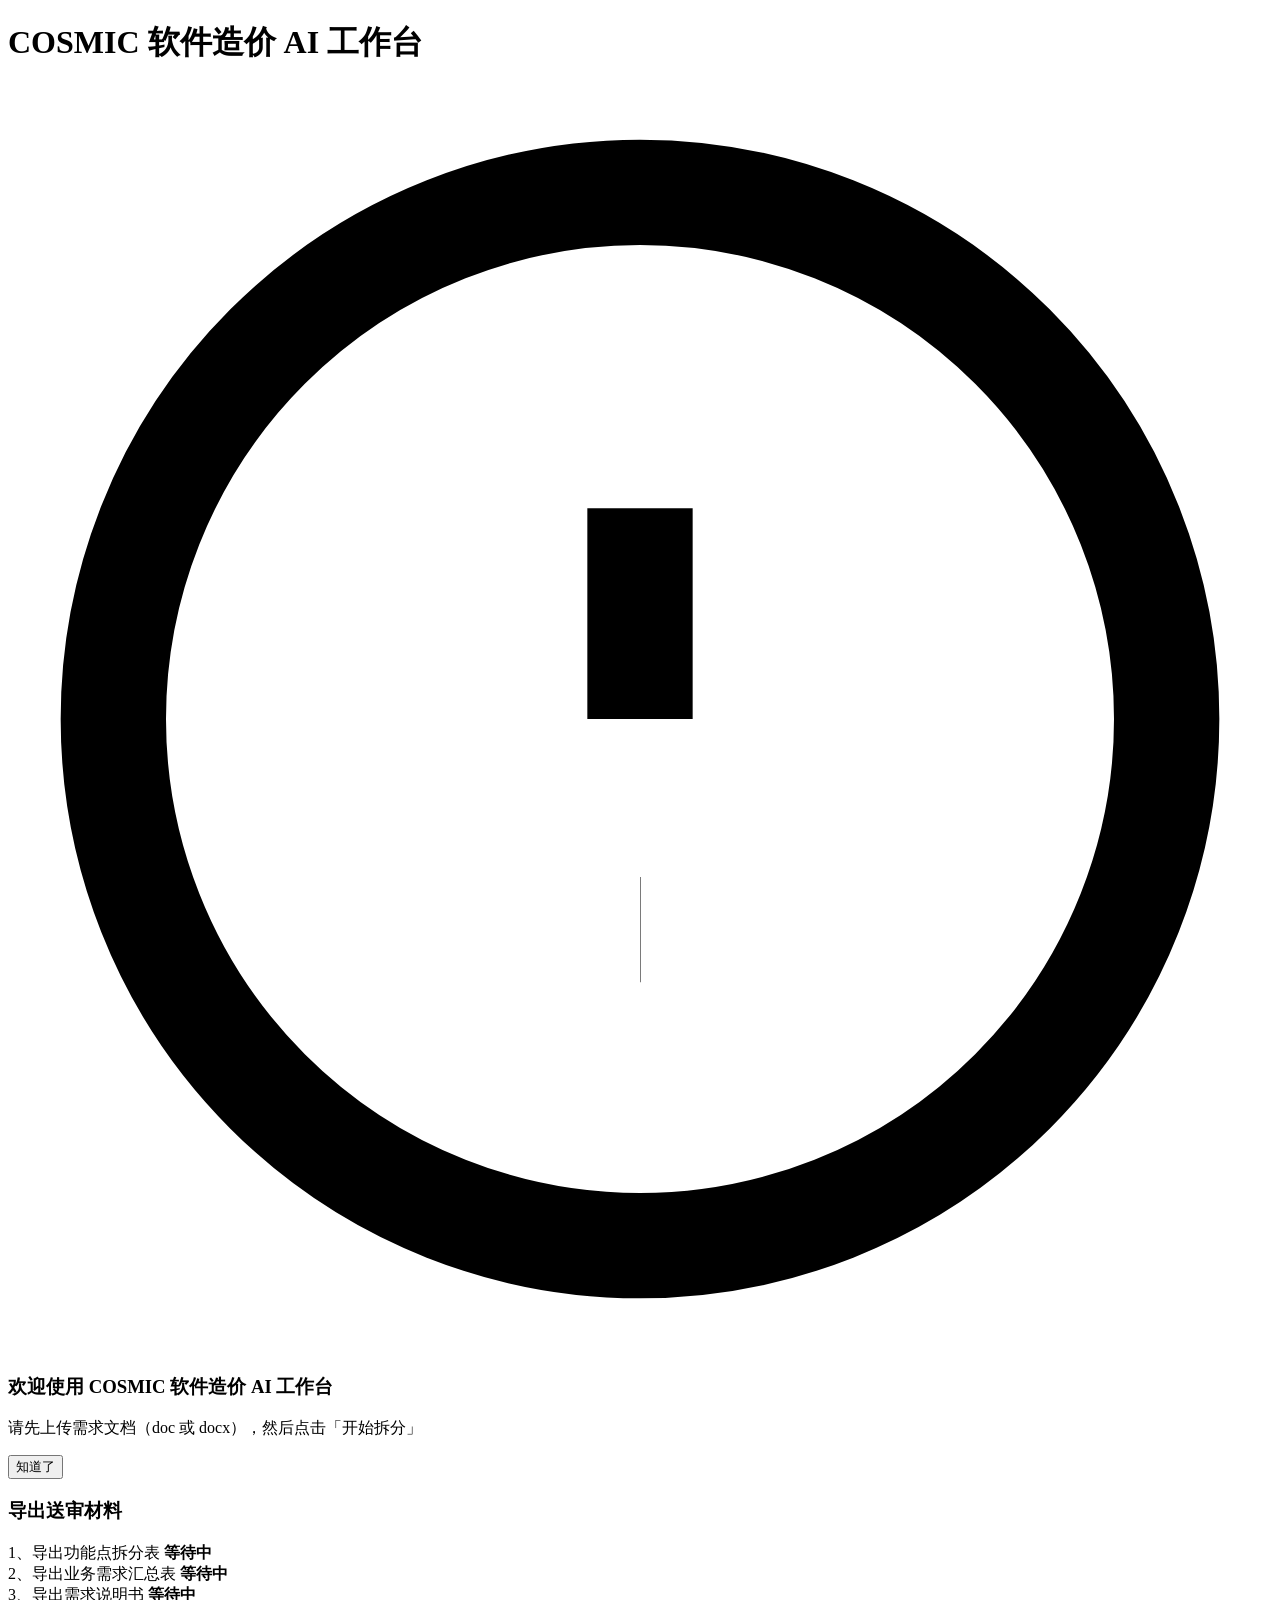
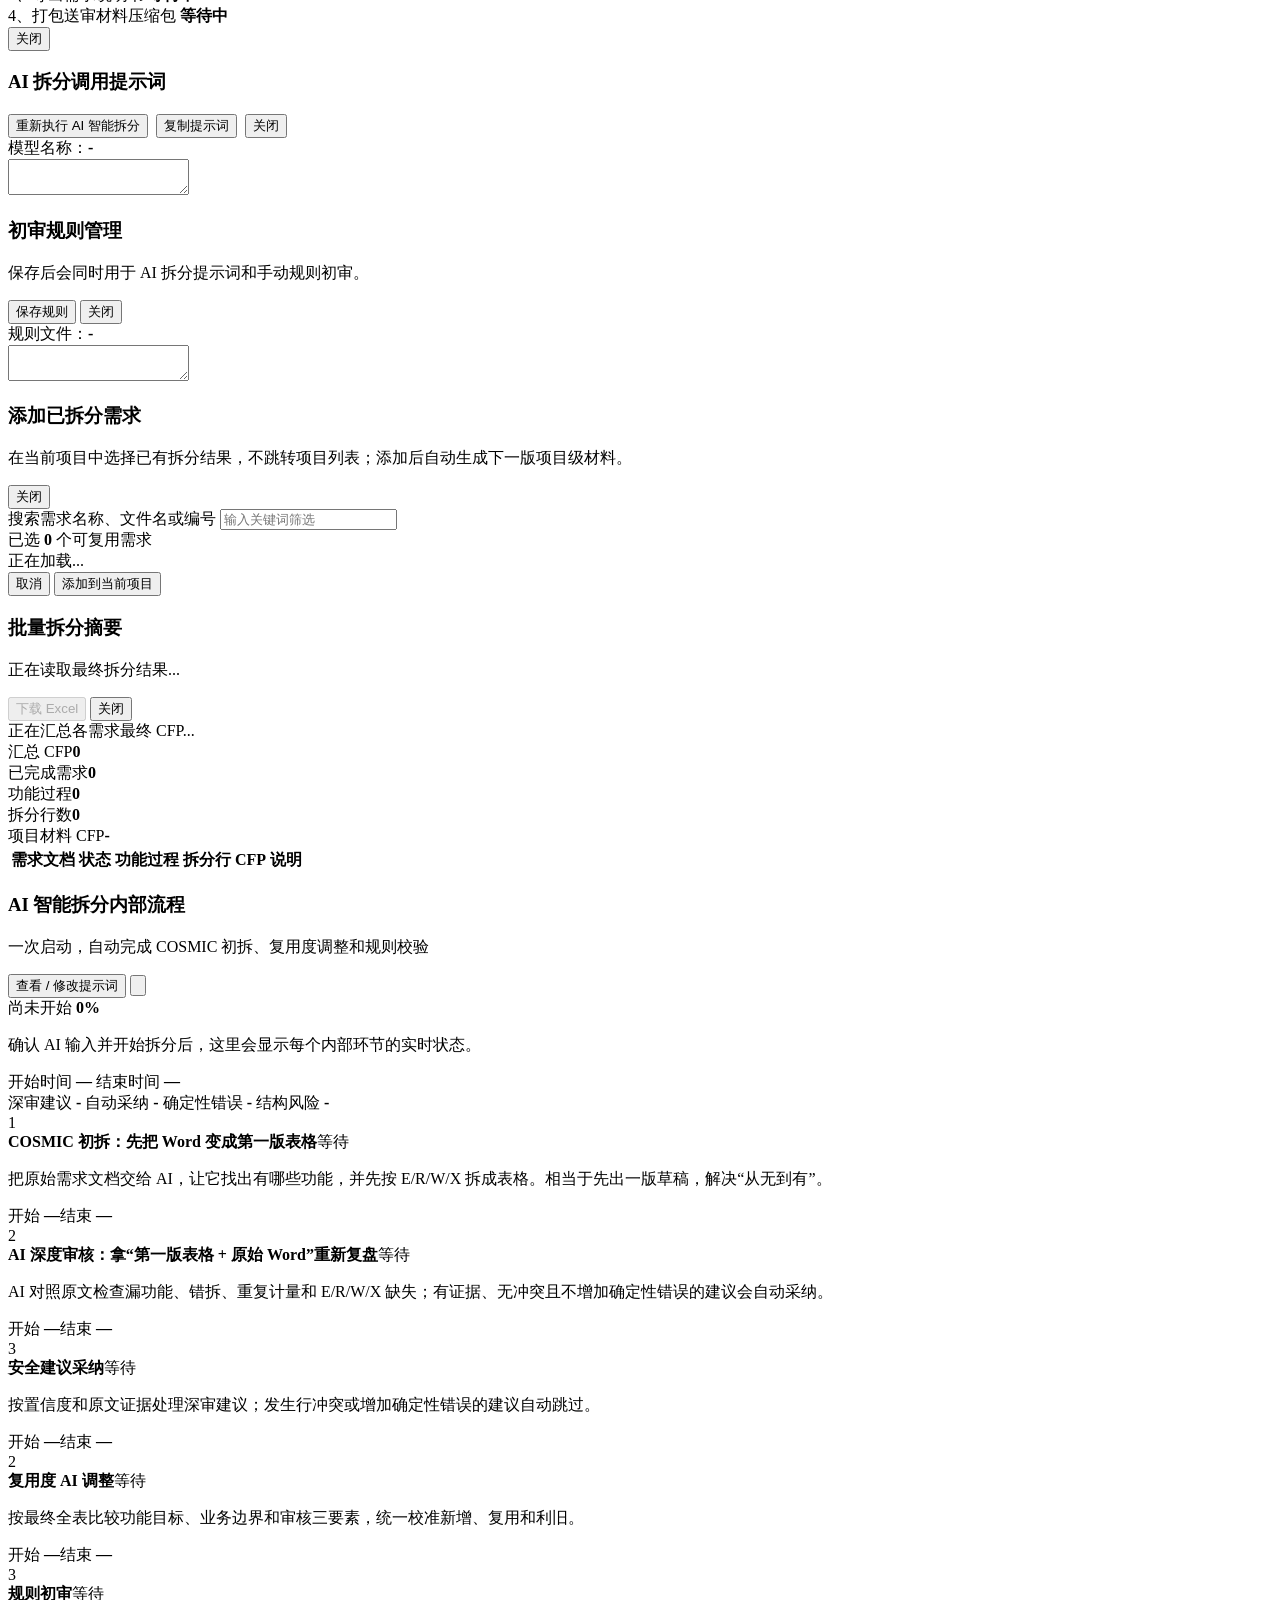
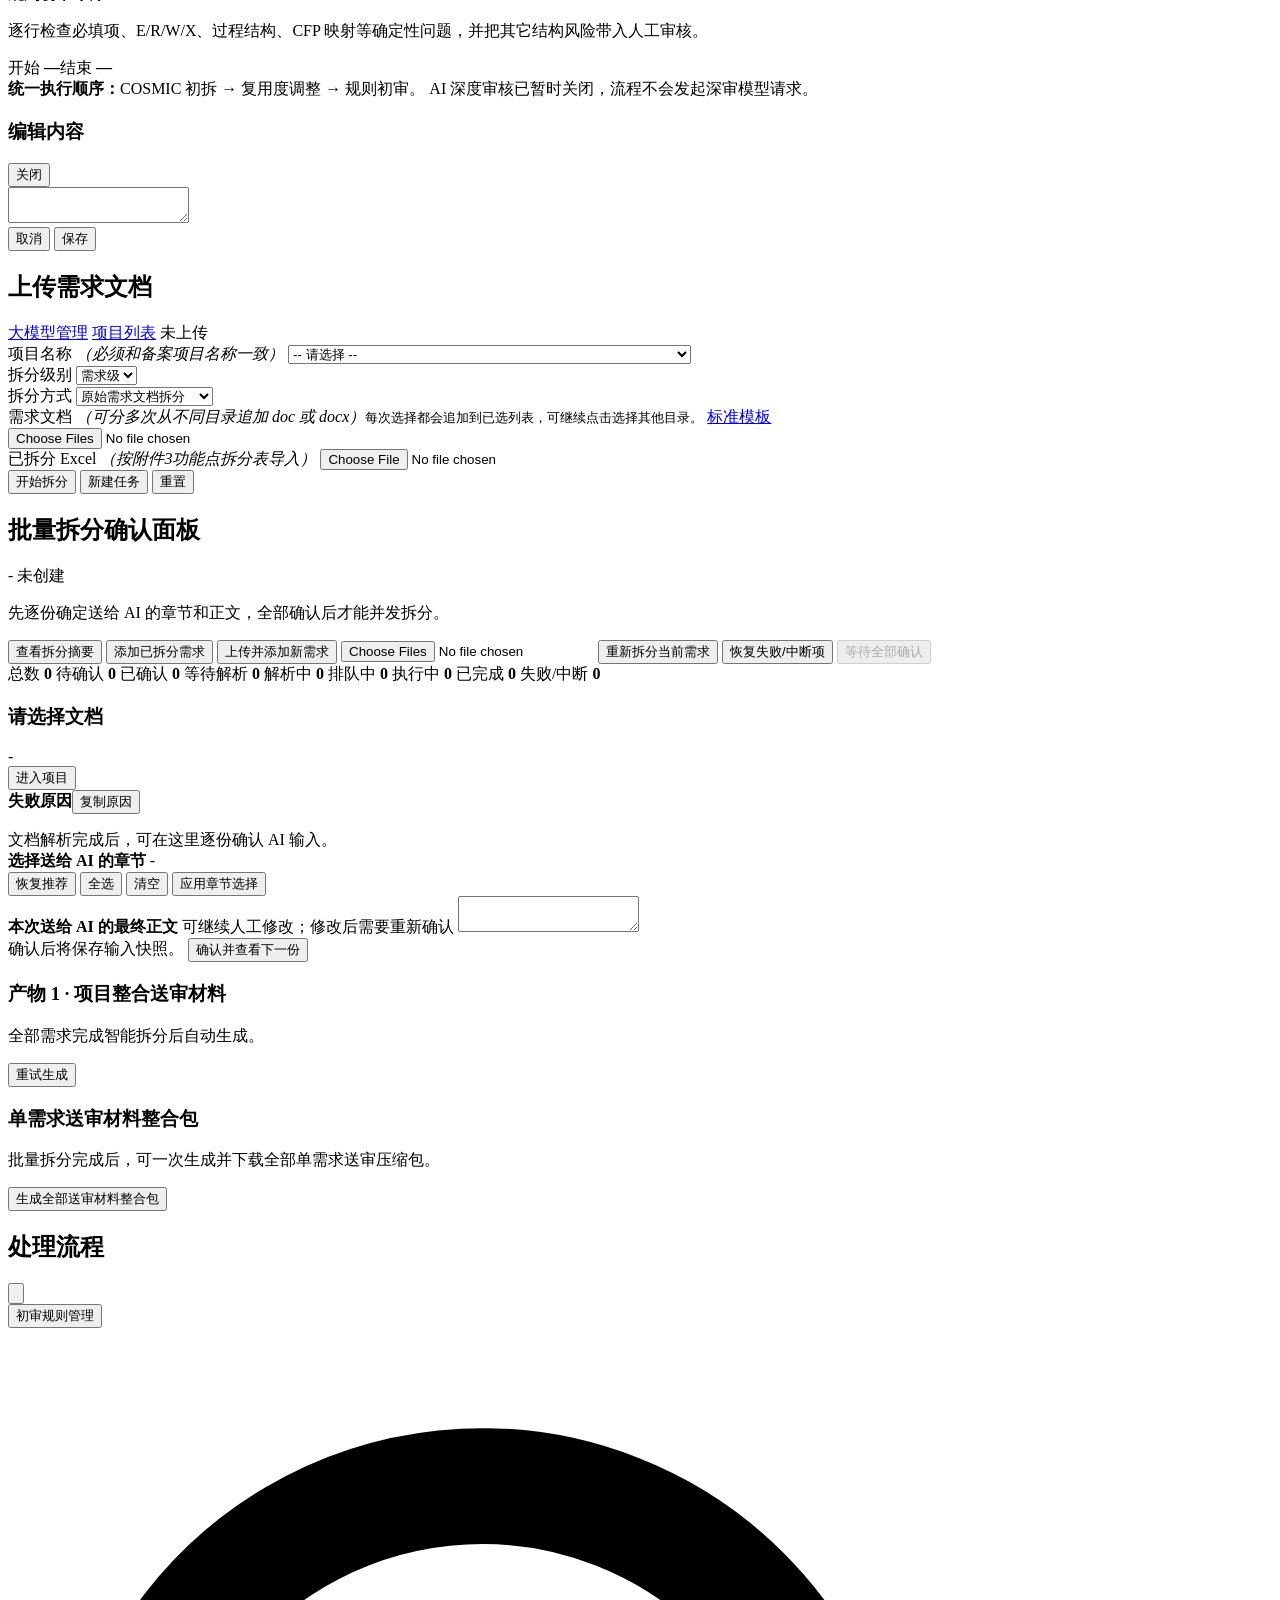
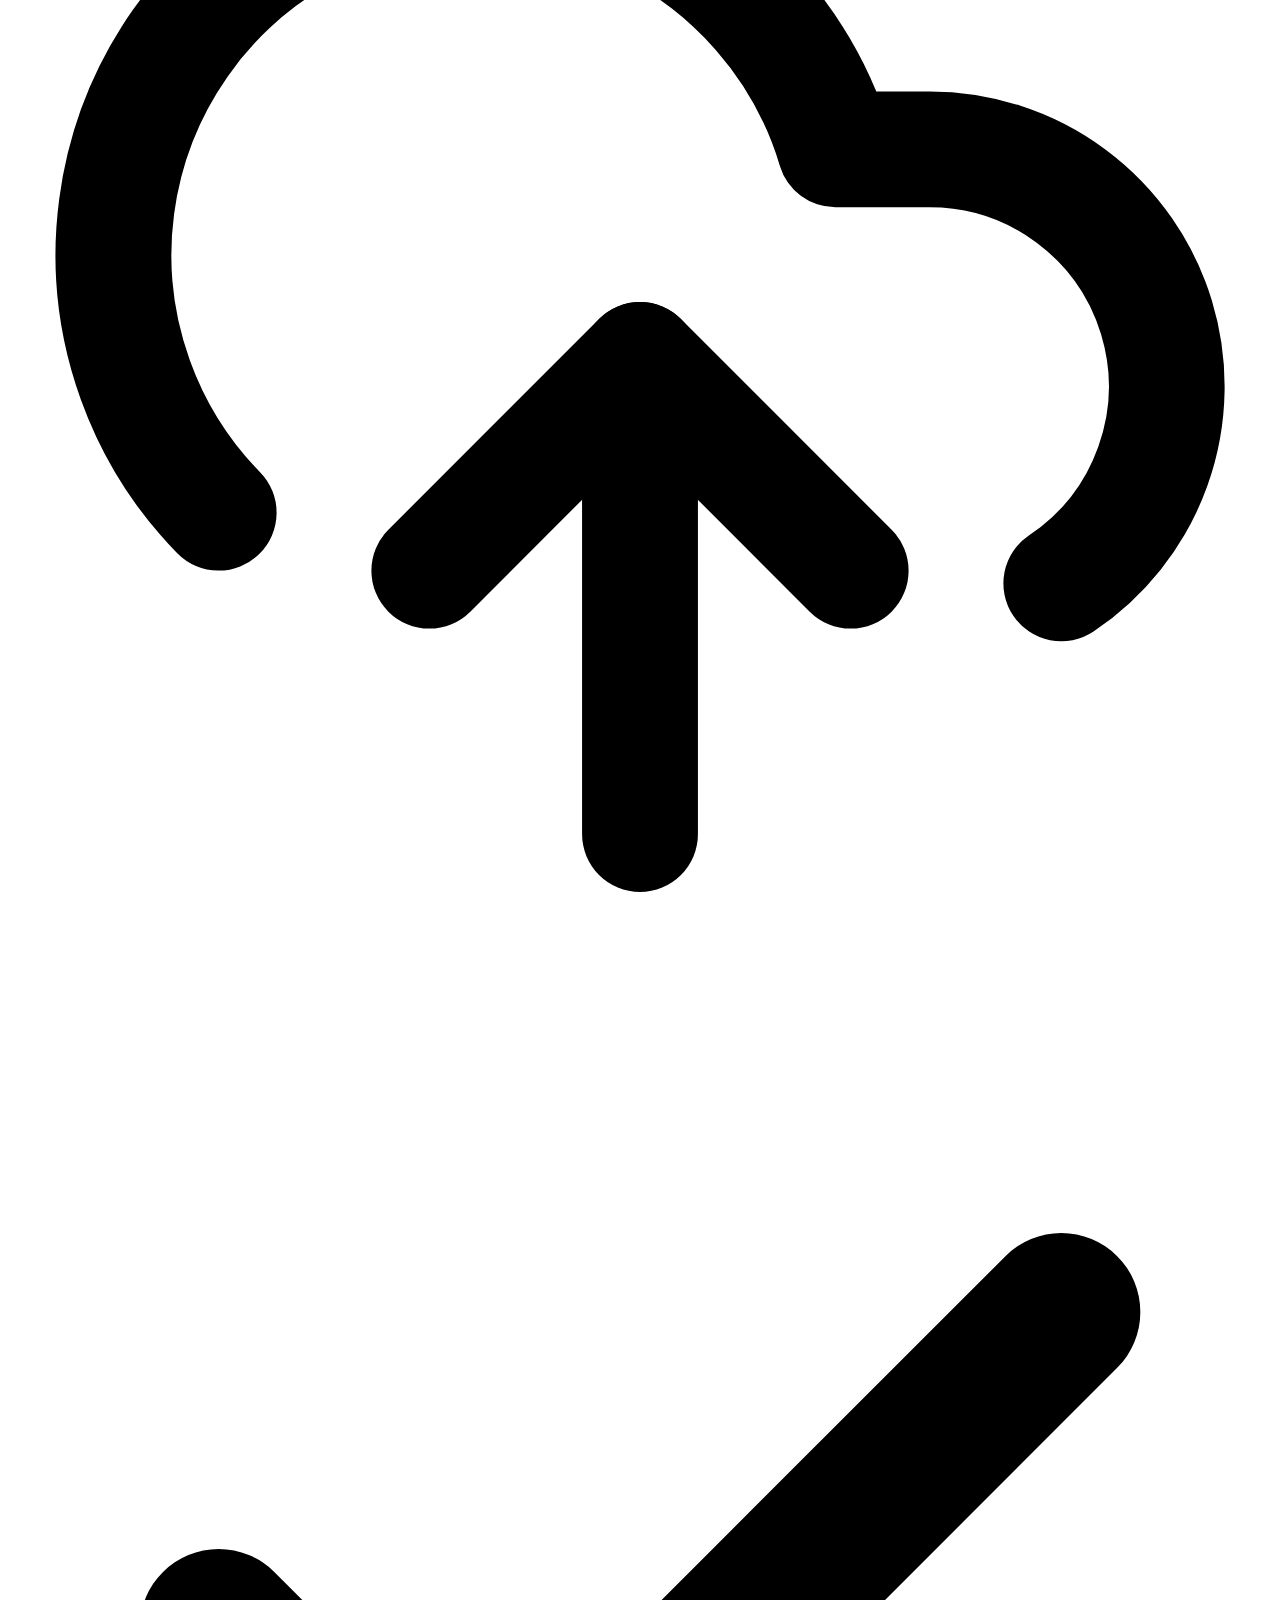
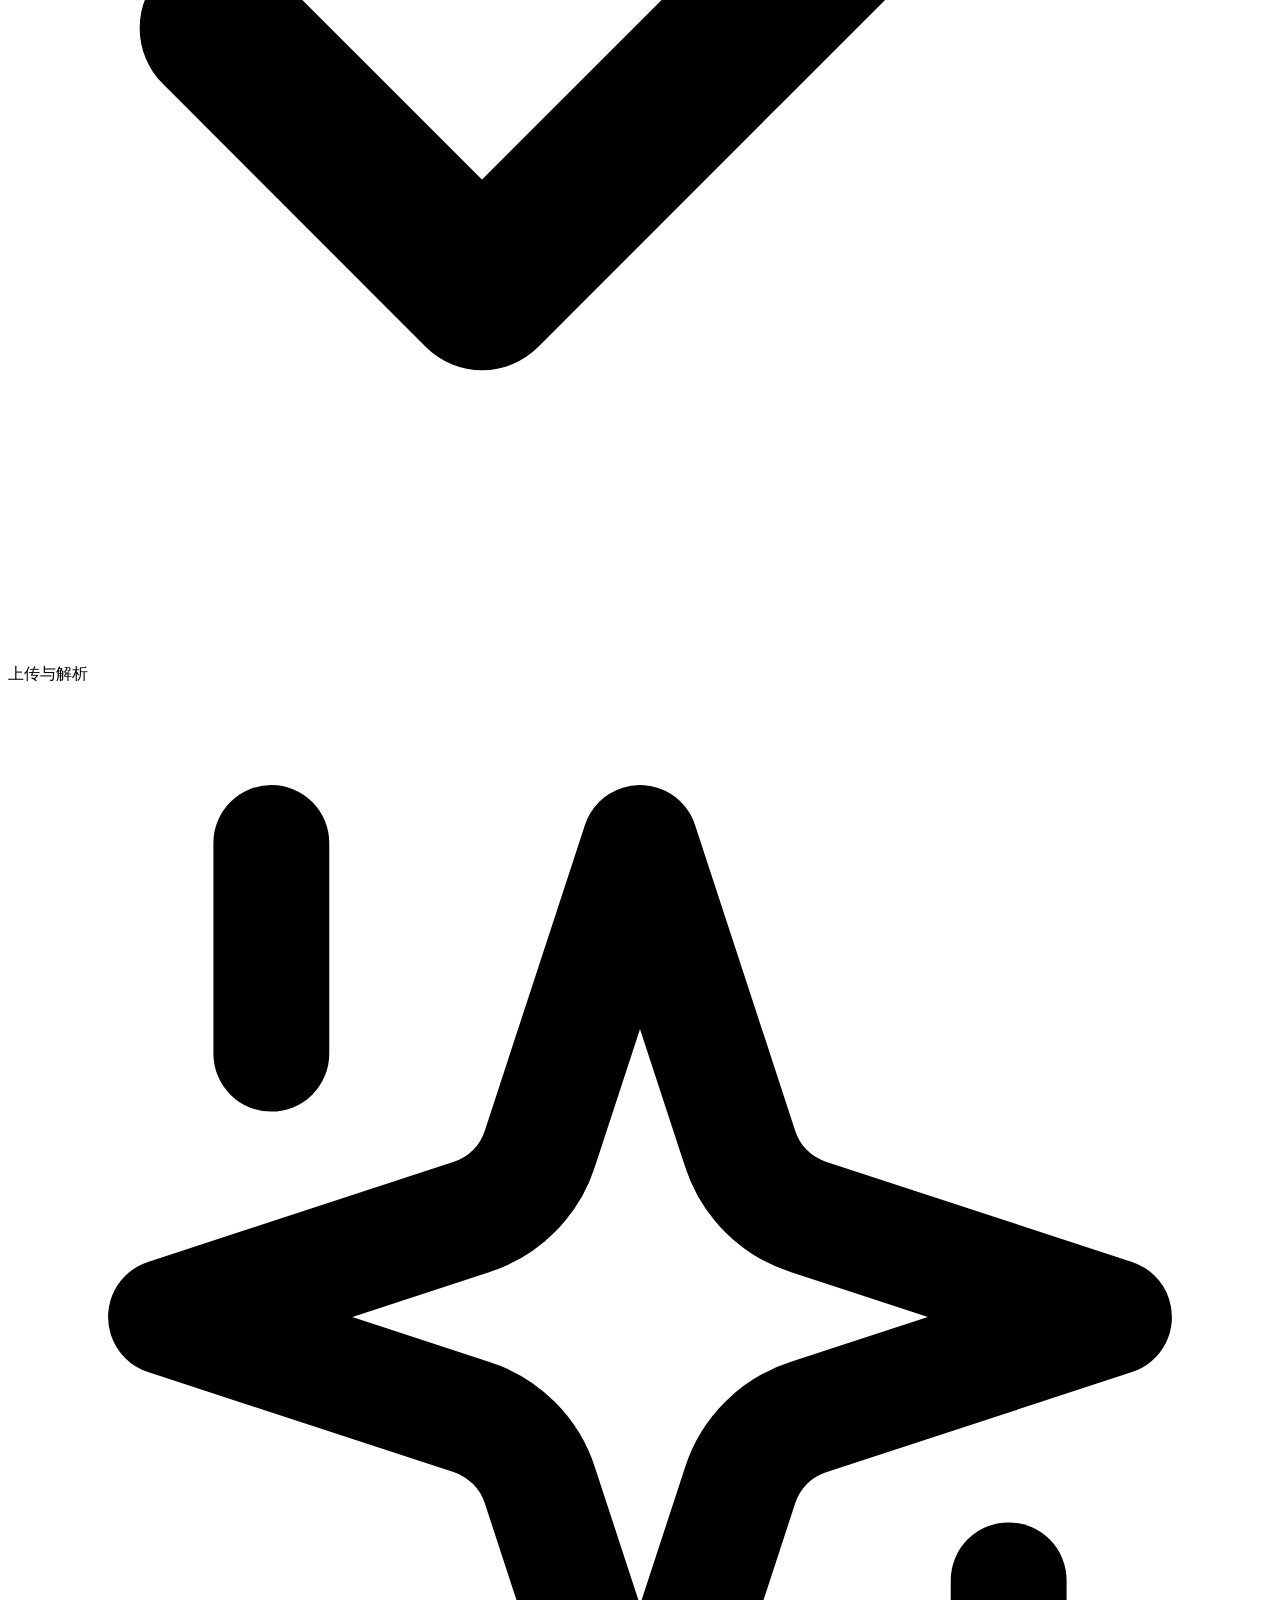
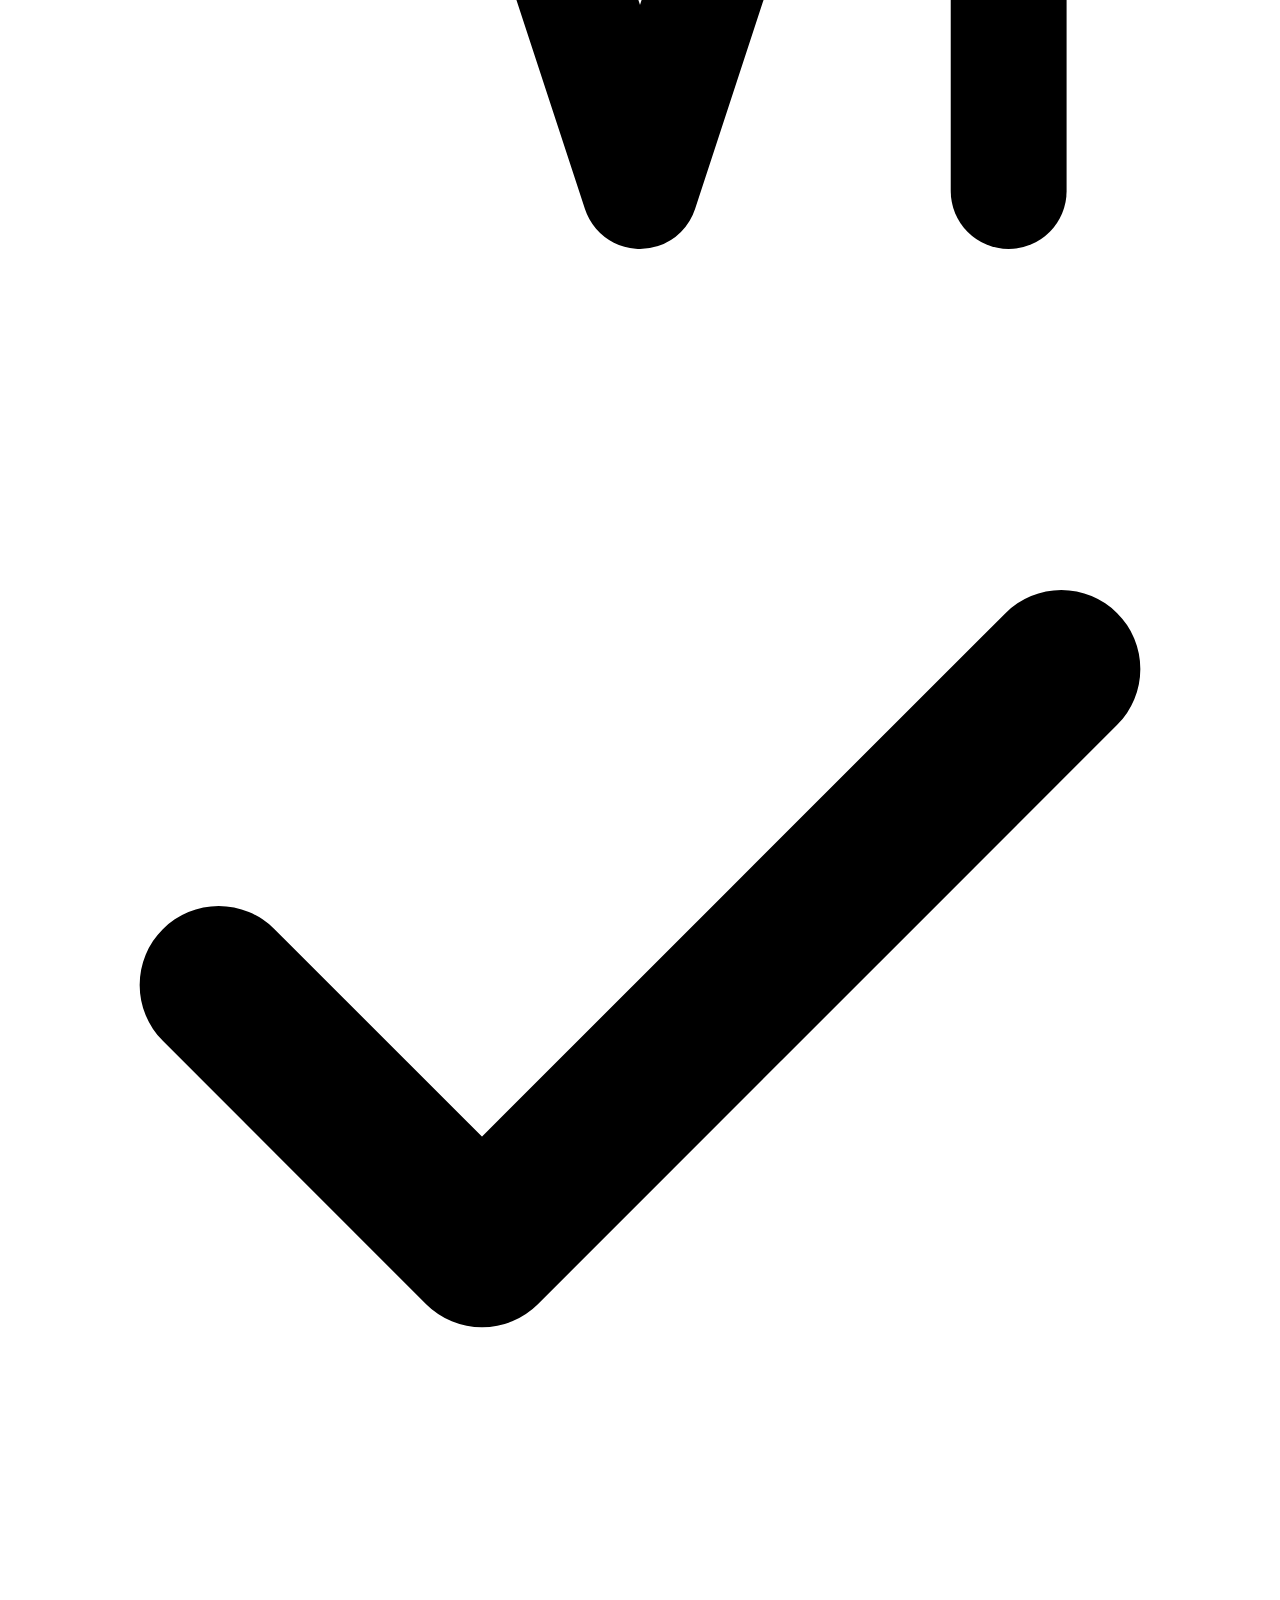
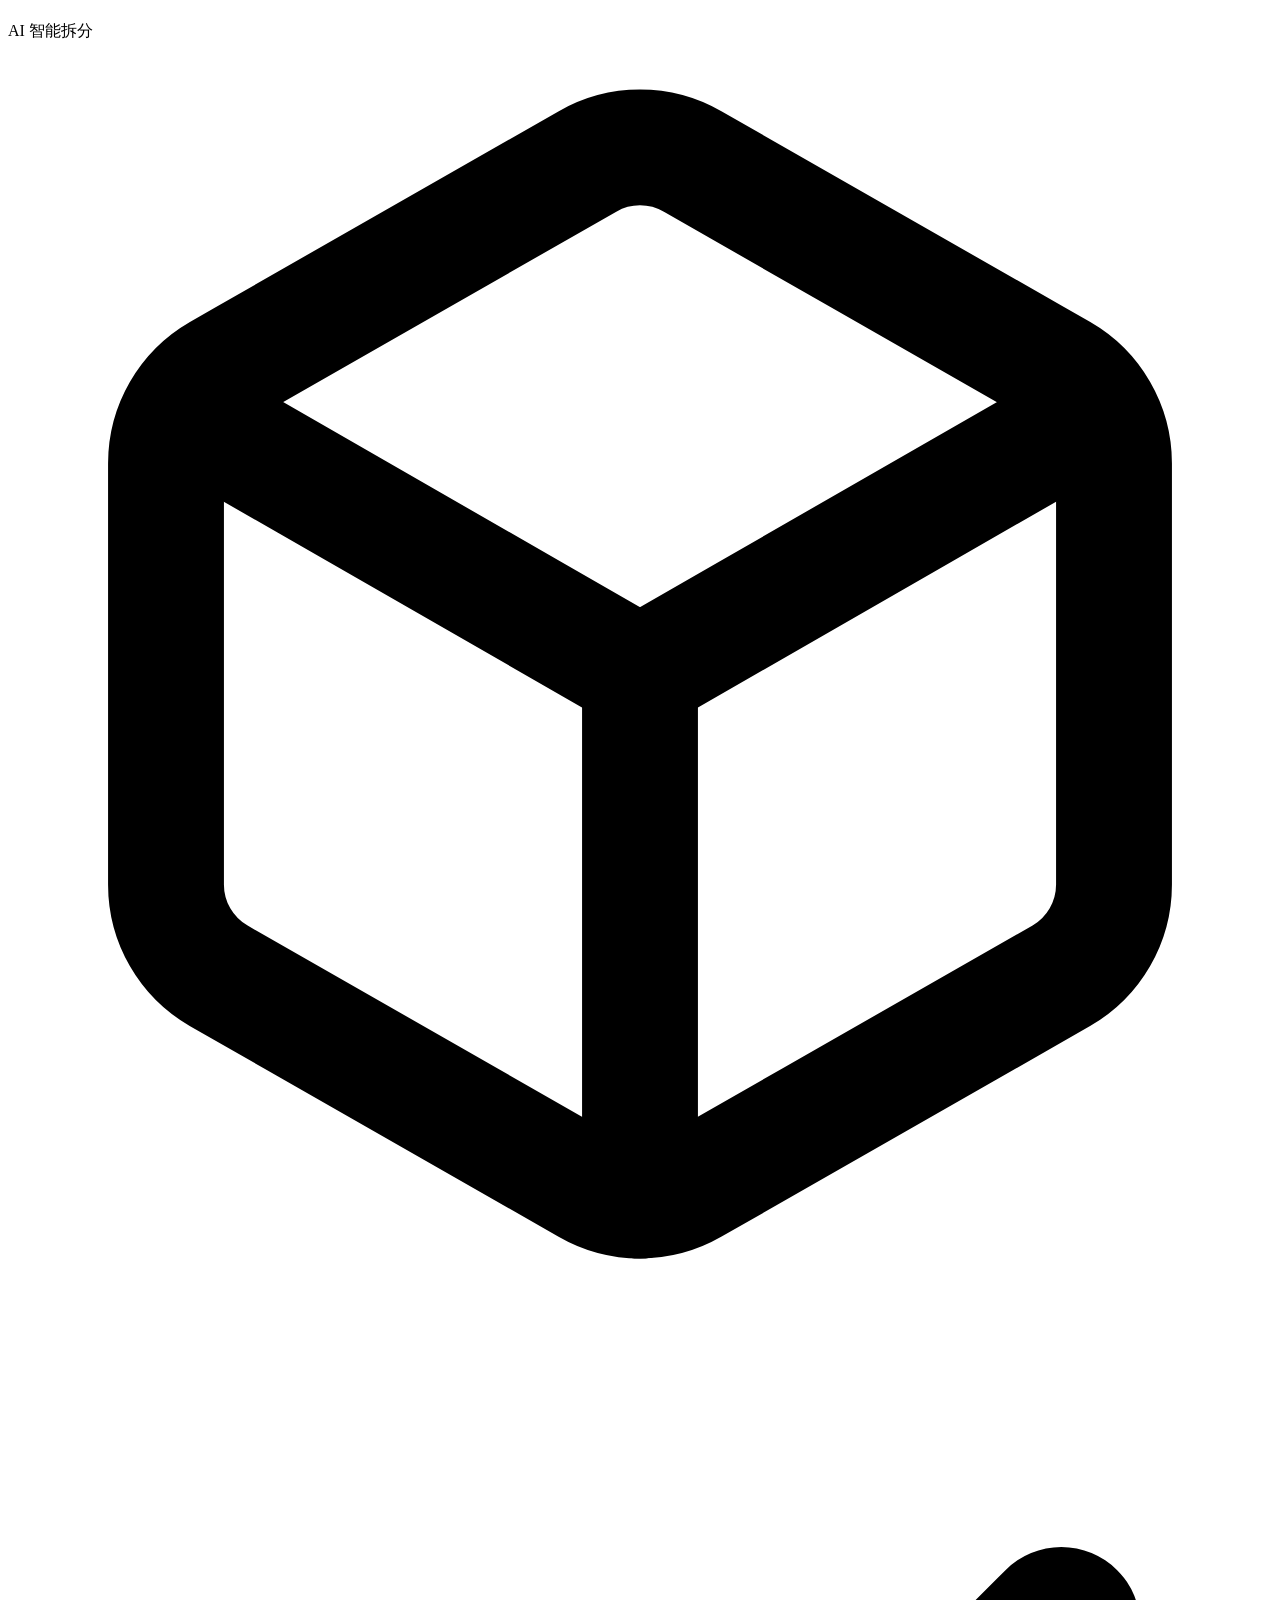
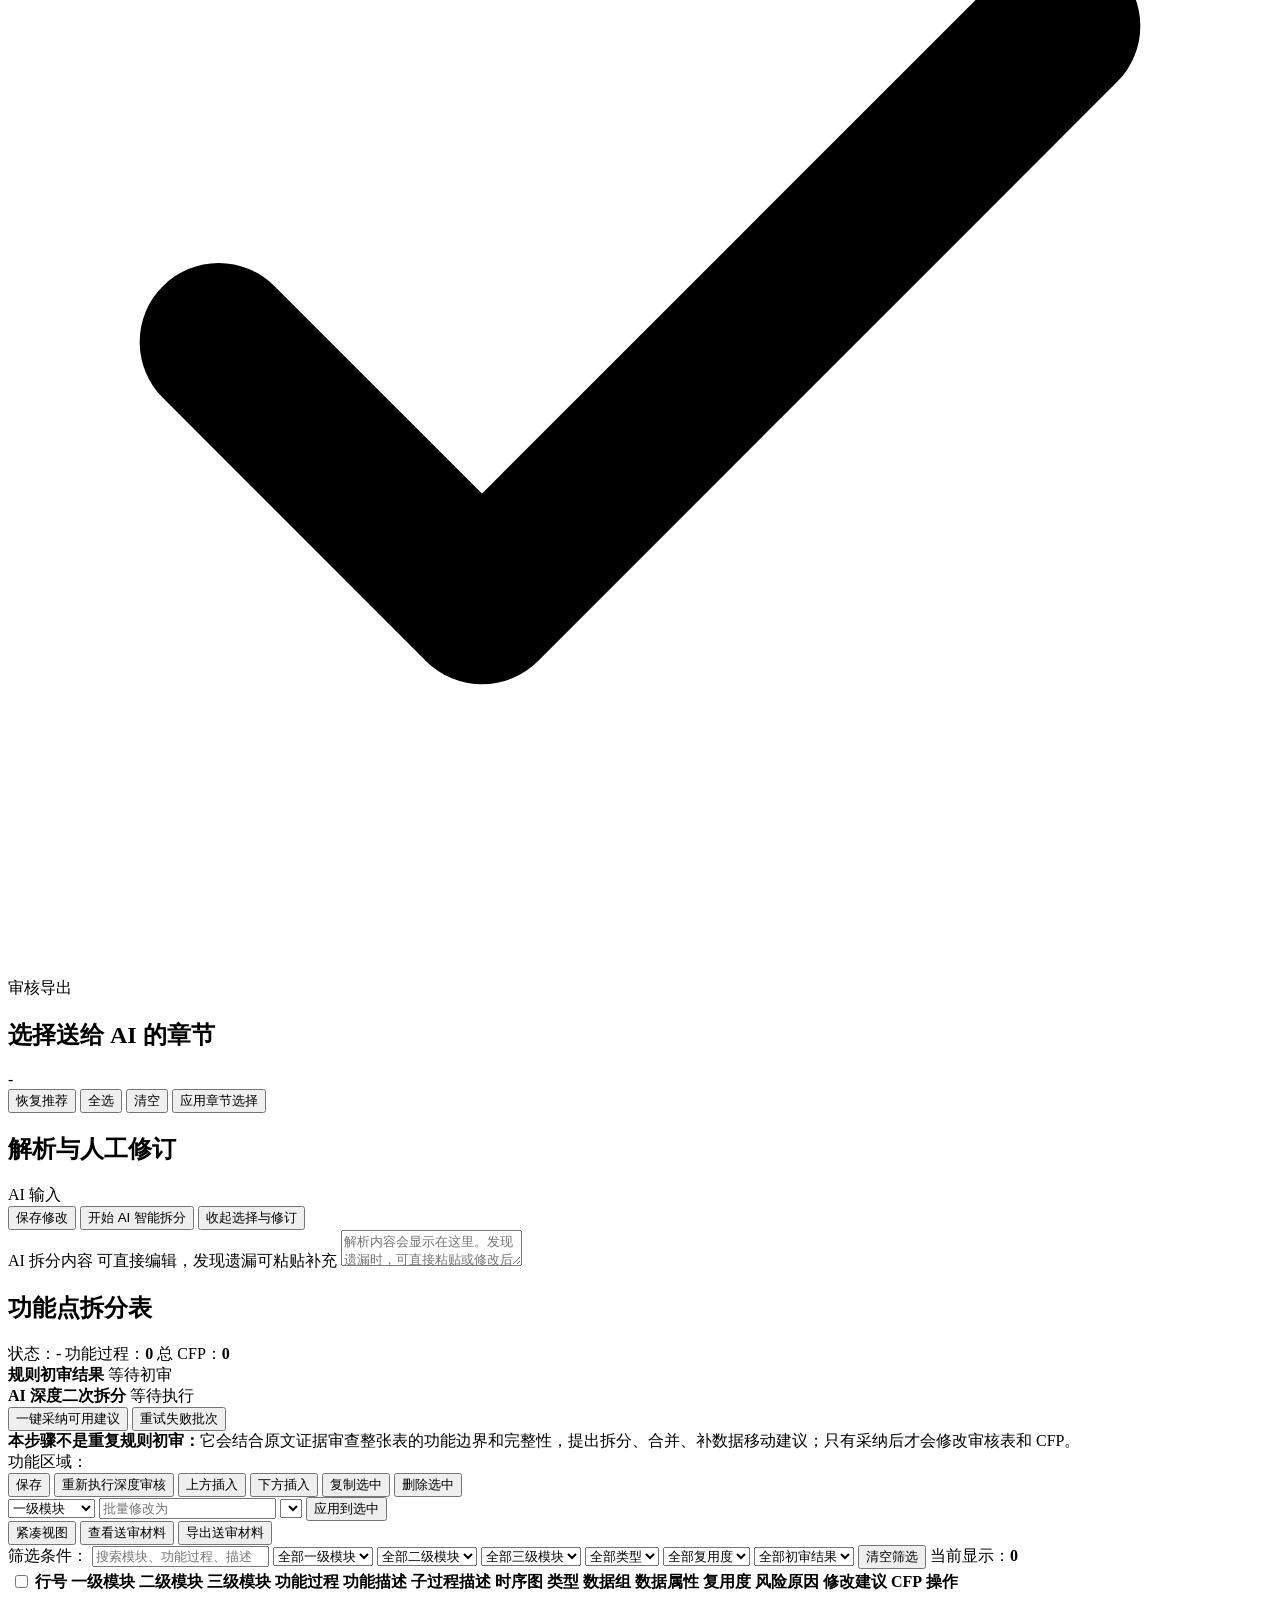
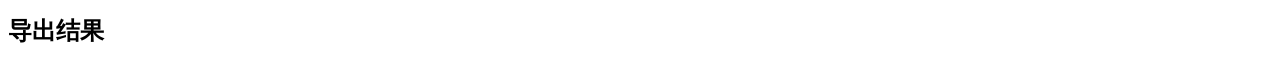
==== src/main/resources/static/index.html @ 649780c2 "完善最新规则" ====
<!doctype html>
<html lang="zh-CN">

<head>
  <meta charset="UTF-8">
  <meta name="viewport" content="width=device-width, initial-scale=1.0">
  <title>COSMIC 软件造价 AI 工作台</title>
  <link rel="stylesheet" href="/app.css?v=20260813-flow-time-3">
</head>

<body>
  <header class="topbar">
    <h1>COSMIC 软件造价 AI 工作台</h1>
  </header>

  <div id="dialog-overlay" class="dialog-overlay hidden">
    <div class="dialog">
      <div class="dialog-icon">
        <svg viewBox="0 0 24 24" fill="none" stroke="currentColor" stroke-width="2">
          <circle cx="12" cy="12" r="10" />
          <line x1="12" y1="8" x2="12" y2="12" />
          <line x1="12" y1="16" x2="12.01" y2="16" />
        </svg>
      </div>
      <h3 id="dialog-title" class="dialog-title">欢迎使用 COSMIC 软件造价 AI 工作台</h3>
      <p id="dialog-message" class="dialog-message">请先上传需求文档（doc 或 docx），然后点击「开始拆分」</p>
      <button class="dialog-btn" onclick="closeDialog()">知道了</button>
    </div>
  </div>

  <div id="export-dialog-overlay" class="dialog-overlay hidden">
    <div class="dialog export-dialog">
      <h3 class="dialog-title">导出送审材料</h3>
      <div class="export-progress-list">
        <div class="export-progress-row" id="export-step-excel">
          <span>1、导出功能点拆分表</span>
          <b>等待中</b>
        </div>
        <div class="export-progress-row" id="export-step-business">
          <span>2、导出业务需求汇总表</span>
          <b>等待中</b>
        </div>
        <div class="export-progress-row" id="export-step-word">
          <span>3、导出需求说明书</span>
          <b>等待中</b>
        </div>
        <div class="export-progress-row" id="export-step-archive">
          <span>4、打包送审材料压缩包</span>
          <b>等待中</b>
        </div>
      </div>
      <div id="export-progress-hint" class="export-progress-hint hidden"></div>
      <div id="export-material-result" class="export-material-result hidden"></div>
      <div class="dialog-actions">
        <button id="export-dialog-close" class="dialog-btn ghost-btn" onclick="closeExportDialog()">关闭</button>
      </div>
    </div>
  </div>

  <div id="ai-prompt-dialog-overlay" class="dialog-overlay hidden" onclick="closeAiPromptDialogOnOverlay(event)">
    <div class="dialog ai-prompt-dialog">
      <div class="ai-prompt-header">
        <h3 class="dialog-title">AI 拆分调用提示词</h3>
        <div class="dialog-header-actions" style="display: flex; gap: 8px; flex-shrink: 0;">
          <button id="resendAiPromptBtn" type="button" class="secondary" onclick="resendAiPrompt()">重新执行 AI 智能拆分</button>
          <button type="button" onclick="copyAiPrompt(this)">复制提示词</button>
          <button type="button" class="ghost" onclick="closeAiPromptDialog()">关闭</button>
        </div>
      </div>
      <div class="ai-prompt-meta">
        <span>模型名称：<b id="aiPromptModel">-</b></span>
        <span id="aiPromptRunningHint" class="ai-prompt-running-hint hidden"></span>
      </div>
      <textarea id="aiPromptText" class="ai-prompt-text" spellcheck="false"></textarea>
    </div>
  </div>

  <div id="rule-config-dialog-overlay" class="dialog-overlay hidden" onclick="closeRuleConfigDialogOnOverlay(event)">
    <div class="dialog rule-config-dialog">
      <div class="rule-config-header">
        <div>
          <h3 class="dialog-title">初审规则管理</h3>
          <p>保存后会同时用于 AI 拆分提示词和手动规则初审。</p>
        </div>
        <div class="dialog-header-actions">
          <button type="button" class="secondary" onclick="saveSplitRules()">保存规则</button>
          <button type="button" class="ghost" onclick="closeRuleConfigDialog()">关闭</button>
        </div>
      </div>
      <div class="rule-config-body">
        <div class="rule-config-meta">规则文件：<b id="ruleConfigPath">-</b></div>
        <textarea id="ruleConfigText" class="rule-config-text" spellcheck="false"></textarea>
      </div>
    </div>
  </div>

  <div id="projectGroupAddDialogOverlay" class="dialog-overlay hidden" onclick="closeProjectGroupAddDialogOnOverlay(event)">
    <div class="dialog project-group-add-dialog" role="dialog" aria-modal="true" aria-labelledby="projectGroupAddDialogTitle">
      <div class="project-group-dialog-header">
        <div>
          <h3 id="projectGroupAddDialogTitle" class="dialog-title">添加已拆分需求</h3>
          <p>在当前项目中选择已有拆分结果，不跳转项目列表；添加后自动生成下一版项目级材料。</p>
        </div>
        <button type="button" class="ghost" onclick="closeProjectGroupAddDialog()">关闭</button>
      </div>
      <label class="project-group-dialog-search" for="projectGroupRequirementSearch">
        <span>搜索需求名称、文件名或编号</span>
        <input id="projectGroupRequirementSearch" type="search" placeholder="输入关键词筛选" oninput="renderProjectGroupRequirementCandidates()">
      </label>
      <div class="project-group-dialog-members">
        <div class="project-group-dialog-members-title">已选 <b id="projectGroupRequirementSelectedCount">0</b> 个可复用需求</div>
        <div id="projectGroupRequirementList" class="project-group-dialog-list"><div>正在加载...</div></div>
      </div>
      <div class="dialog-actions">
        <button type="button" class="ghost" onclick="closeProjectGroupAddDialog()">取消</button>
        <button id="projectGroupRequirementSubmit" type="button" onclick="submitExistingRequirementsToProjectGroup()">添加到当前项目</button>
      </div>
    </div>
  </div>

  <div id="batchSummaryDialogOverlay" class="dialog-overlay hidden" onclick="closeBatchSummaryDialogOnOverlay(event)">
    <div class="dialog batch-summary-dialog" role="dialog" aria-modal="true" aria-labelledby="batchSummaryDialogTitle">
      <div class="batch-summary-header">
        <div>
          <h3 id="batchSummaryDialogTitle" class="dialog-title">批量拆分摘要</h3>
          <p id="batchSummaryMeta">正在读取最终拆分结果...</p>
        </div>
        <div class="batch-summary-header-actions">
          <button id="batchSummaryDownloadBtn" type="button" class="secondary" onclick="downloadBatchSummaryExcel()" disabled>下载 Excel</button>
          <button type="button" class="ghost" onclick="closeBatchSummaryDialog()">关闭</button>
        </div>
      </div>
      <div id="batchSummaryLoading" class="batch-summary-loading">正在汇总各需求最终 CFP...</div>
      <div id="batchSummaryContent" class="hidden">
        <div class="batch-summary-stats">
          <article class="primary"><span>汇总 CFP</span><b id="batchSummaryTotalCfp">0</b></article>
          <article><span>已完成需求</span><b id="batchSummaryCompleted">0</b></article>
          <article><span>功能过程</span><b id="batchSummaryProcesses">0</b></article>
          <article><span>拆分行数</span><b id="batchSummaryRows">0</b></article>
          <article id="batchSummaryProjectMaterialStat" class="hidden"><span>项目材料 CFP</span><b id="batchSummaryProjectMaterialCfp">-</b></article>
        </div>
        <div id="batchSummaryNotice" class="batch-summary-notice hidden"></div>
        <div class="batch-summary-table-wrap">
          <table class="batch-summary-table">
            <thead><tr><th>需求文档</th><th>状态</th><th>功能过程</th><th>拆分行</th><th>CFP</th><th>说明</th></tr></thead>
            <tbody id="batchSummaryBody"></tbody>
          </table>
        </div>
      </div>
    </div>
  </div>

  <div id="review-stage-dialog-overlay" class="dialog-overlay hidden" onclick="closeReviewStageDialogOnOverlay(event)">
    <div class="dialog review-stage-dialog" role="dialog" aria-modal="true" aria-labelledby="review-stage-dialog-title">
      <div class="review-stage-dialog-header">
        <div>
          <h3 id="review-stage-dialog-title" class="dialog-title">AI 智能拆分内部流程</h3>
          <p id="reviewStageSubtitle">查看 COSMIC 初拆、复用度调整和规则初审的实时进度</p>
        </div>
        <div class="review-stage-dialog-actions">
          <button id="smartSplitPromptBtn" type="button" class="secondary" onclick="openAiPromptFromProgress()">查看 / 修改提示词</button>
          <button type="button" class="review-stage-dialog-close" onclick="closeReviewStageDialog()" aria-label="关闭流程进度" title="关闭">
            <svg viewBox="0 0 24 24" fill="none" stroke="currentColor" stroke-width="2" aria-hidden="true">
              <line x1="6" y1="6" x2="18" y2="18"></line>
              <line x1="18" y1="6" x2="6" y2="18"></line>
            </svg>
          </button>
        </div>
      </div>
      <div class="smart-split-progress-overview">
        <div class="smart-split-progress-heading">
          <span id="smartSplitDialogStatus" class="smart-split-status-badge idle">尚未开始</span>
          <strong id="smartSplitDialogPercent">0%</strong>
        </div>
        <div class="smart-split-dialog-progress"><span id="smartSplitDialogProgressBar"></span></div>
        <p id="smartSplitDialogMessage">确认 AI 输入并开始拆分后，这里会显示每个内部环节的实时状态。</p>
        <div class="smart-split-dialog-times">
          <span>开始时间 <b id="smartSplitDialogStartedAt">—</b></span>
          <span>结束时间 <b id="smartSplitDialogCompletedAt">—</b></span>
        </div>
        <div class="smart-split-dialog-stats">
          <span id="smartSplitDialogSuggestionStat" class="hidden">深审建议 <b id="smartSplitDialogSuggestions">-</b></span>
          <span id="smartSplitDialogAppliedStat" class="hidden">自动采纳 <b id="smartSplitDialogApplied">-</b></span>
          <span>确定性错误 <b id="smartSplitDialogErrors">-</b></span>
          <span>结构风险 <b id="smartSplitDialogRisks">-</b></span>
        </div>
      </div>
      <div class="review-stage-grid">
        <article id="smartStageCosmic" class="smart-split-stage pending">
          <span class="review-stage-index">1</span>
          <div>
            <div class="smart-split-stage-title"><b id="stageAiSplitTitle">COSMIC 初拆</b><span class="smart-split-stage-state">等待</span></div>
            <p id="stageAiSplitText">把原始需求文档交给 AI，让它找出有哪些功能，并先按 E/R/W/X 拆成表格。相当于先出一版草稿，解决“从无到有”。</p>
            <div class="smart-split-stage-times" data-stage-timing="COSMIC"><span>开始 <b data-time="start">—</b></span><span>结束 <b data-time="end">—</b></span></div>
          </div>
        </article>
        <article id="smartStageDeepReview" class="smart-split-stage pending hidden">
          <span class="review-stage-index">2</span>
          <div>
            <div class="smart-split-stage-title"><b id="stageDeepReviewTitle">AI 深度审核</b><span class="smart-split-stage-state">等待</span></div>
            <p id="stageDeepReviewText">对照原文审查漏拆、错拆、重复计量和 E/R/W/X 缏失；有证据、无冲突且不增加确定性错误的建议会自动采纳。</p>
            <div class="smart-split-stage-times" data-stage-timing="DEEP_REVIEW"><span>开始 <b data-time="start">—</b></span><span>结束 <b data-time="end">—</b></span></div>
          </div>
        </article>
        <article id="smartStageApply" class="smart-split-stage pending hidden">
          <span class="review-stage-index">3</span>
          <div>
            <div class="smart-split-stage-title"><b>安全建议采纳</b><span class="smart-split-stage-state">等待</span></div>
            <p>按置信度和原文证据处理深审建议；发生行冲突或增加确定性错误的建议自动跳过。</p>
            <div class="smart-split-stage-times" data-stage-timing="APPLY_DEEP_REVIEW"><span>开始 <b data-time="start">—</b></span><span>结束 <b data-time="end">—</b></span></div>
          </div>
        </article>
        <article id="smartStageReuse" class="smart-split-stage pending">
          <span id="smartStageReuseIndex" class="review-stage-index">2</span>
          <div>
            <div class="smart-split-stage-title"><b>复用度 AI 调整</b><span class="smart-split-stage-state">等待</span></div>
            <p>按最终全表比较功能目标、业务边界和审核三要素，统一校准新增、复用和利旧。</p>
            <div class="smart-split-stage-times" data-stage-timing="REUSE"><span>开始 <b data-time="start">—</b></span><span>结束 <b data-time="end">—</b></span></div>
          </div>
        </article>
        <article id="smartStageRules" class="smart-split-stage pending">
          <span id="smartStageRulesIndex" class="review-stage-index">3</span>
          <div>
            <div class="smart-split-stage-title"><b>规则初审</b><span class="smart-split-stage-state">等待</span></div>
            <p>逐行检查必填项、E/R/W/X、过程结构、CFP 映射等确定性问题，并把其它结构风险带入人工审核。</p>
            <div class="smart-split-stage-times" data-stage-timing="RULE_VALIDATION"><span>开始 <b data-time="start">—</b></span><span>结束 <b data-time="end">—</b></span></div>
          </div>
        </article>
      </div>
      <div class="review-stage-note">
        <b>统一执行顺序：</b><span id="smartSplitStageOrder">COSMIC 初拆 → 复用度调整 → 规则初审。</span>
        <span id="reviewStageNoteText">AI 深度审核已暂时关闭，流程不会发起深审模型请求。</span>
      </div>
    </div>
  </div>

  <div id="cell-editor-overlay" class="dialog-overlay hidden" onclick="closeCellEditorOnOverlay(event)">
    <div class="dialog cell-editor-dialog">
      <div class="cell-editor-header">
        <h3 id="cell-editor-title" class="dialog-title">编辑内容</h3>
        <button type="button" class="ghost" onclick="closeCellEditor()">关闭</button>
      </div>
      <textarea id="cell-editor-text" class="cell-editor-text" spellcheck="false"></textarea>
      <div class="dialog-actions">
        <button type="button" class="ghost" onclick="closeCellEditor()">取消</button>
        <button type="button" onclick="saveCellEditor()">保存</button>
      </div>
    </div>
  </div>

  <main>
    <section class="panel">
      <div class="panel-header">
        <div class="panel-title-row">
          <h2>上传需求文档</h2>
          <div class="panel-title-actions">
            <a class="button-link project-list-entry" href="/models.html" target="_blank" rel="noopener noreferrer">大模型管理</a>
            <a class="button-link project-list-entry" href="/projects.html" target="_blank" rel="noopener noreferrer">项目列表</a>
            <span id="projectBadge" class="badge muted">未上传</span>
          </div>
        </div>
      </div>

      <div class="upload-row">
        <div class="upload-field project-select-field">
          <label for="projectName">
            <span>项目名称 <em>（必须和备案项目名称一致）</em></span>
          </label>
          <select id="projectName">
            <option value="">-- 请选择 --</option>
            <option value="2026年家客终端管理智能体研发项目">2026年家客终端管理智能体研发项目</option>
            <option value="2026年家客终端扩容">2026年家客终端扩容</option>
            <option value="2026年运维管理扩容">2026年运维管理扩容</option>
            <option value="中国移动新疆公司2025年无线运维工作台网优工作台模块研发项目">中国移动新疆公司2025年无线运维工作台网优工作台模块研发项目</option>
            <option value="2026年共享采集扩容">2026年共享采集扩容</option>
            <option value="2025年家客业务运维支撑系统研发项目">2025年家客业务运维支撑系统研发项目</option>
            <option value="中国移动新疆公司2026年性能管理系统研发项目">中国移动新疆公司2026年性能管理系统研发项目</option>
          </select>
        </div>
        <div class="upload-field split-level-field">
          <label for="splitLevel">
            <span>拆分级别</span>
          </label>
          <select id="splitLevel" onchange="onSplitLevelChange()">
            <option value="REQUIREMENT" selected>需求级</option>
            <option value="PROJECT">项目级</option>
          </select>
        </div>
        <div class="upload-field split-mode-field">
          <label for="splitMode">
            <span>拆分方式</span>
          </label>
          <select id="splitMode" onchange="onSplitModeChange()">
            <option value="document">原始需求文档拆分</option>
            <option value="excel">Excel 功能列表拆分</option>
          </select>
        </div>
        <div id="documentUploadField" class="upload-field">
          <div class="upload-field-head">
            <label for="fileInput">
              <span>需求文档 <em>（可分多次从不同目录追加 doc 或 docx）</em><small id="batchFileHint" class="batch-file-hint">每次选择都会追加到已选列表，可继续点击选择其他目录。</small></span>
            </label>
            <a class="template-download-link"
               href="/templates/requirement-standard-template.docx"
               download="需求说明书标准模板.docx">标准模板</a>
          </div>
          <input id="fileInput" type="file" accept=".doc,.docx" multiple onchange="onDocumentFilesChanged()">
        </div>
        <div id="excelUploadField" class="upload-field hidden">
          <label for="splitExcelInput">
            <span>已拆分 Excel <em>（按附件3功能点拆分表导入）</em></span>
          </label>
          <input id="splitExcelInput" type="file" accept=".xlsx,.xls">
        </div>
        <div class="actions">
          <button id="runBtn" type="button" onclick="startSplit()">开始拆分</button>
          <button type="button" class="secondary" onclick="startNewTask()">新建任务</button>
          <button type="button" class="ghost" onclick="resetPage()">重置</button>
        </div>
      </div>

      <div id="message" class="message"></div>
    </section>

    <section id="batchSplitPanel" class="panel batch-split-workbench hidden">
      <div class="batch-split-header">
        <div>
          <div class="batch-split-title-line">
            <h2>批量拆分确认面板</h2>
            <span id="batchProjectGroupBadge" class="badge hidden" title="项目级项目编号">-</span>
            <span id="batchSplitBadge" class="badge muted" title="本次执行批次编号">未创建</span>
          </div>
          <p id="batchSplitSummary" class="batch-split-summary">先逐份确定送给 AI 的章节和正文，全部确认后才能并发拆分。</p>
        </div>
        <div class="batch-split-header-actions">
          <button id="batchSummaryBtn" type="button" class="secondary hidden" onclick="openBatchSummaryDialog()">查看拆分摘要</button>
          <button id="batchAddExistingBtn" type="button" class="ghost hidden" onclick="addExistingRequirementsToProjectGroup()">添加已拆分需求</button>
          <button id="batchAddNewBtn" type="button" class="ghost hidden" onclick="chooseNewProjectGroupDocuments()">上传并添加新需求</button>
          <input id="batchAddFileInput" class="hidden" type="file" accept=".doc,.docx" multiple onchange="uploadAndAddProjectGroupDocuments()">
          <button id="batchRerunItemBtn" type="button" class="ghost hidden" onclick="rerunCurrentProjectGroupItem()">重新拆分当前需求</button>
          <button id="batchRetryBtn" type="button" class="ghost hidden" onclick="retryBatchSplitFailed()">恢复失败/中断项</button>
          <button id="batchStartBtn" type="button" onclick="startBatchSplitExecution()" disabled>等待全部确认</button>
        </div>
      </div>

      <div class="batch-split-counters">
        <span>总数 <b id="batchTotalCount">0</b></span>
        <span>待确认 <b id="batchAwaitingCount">0</b></span>
        <span>已确认 <b id="batchConfirmedCount">0</b></span>
        <span>等待解析 <b id="batchParseQueuedCount">0</b></span>
        <span>解析中 <b id="batchPreparingCount">0</b></span>
        <span>排队中 <b id="batchQueuedCount">0</b></span>
        <span>执行中 <b id="batchRunningCount">0</b></span>
        <span>已完成 <b id="batchCompletedCount">0</b></span>
        <span>失败/中断 <b id="batchFailedCount">0</b></span>
      </div>

      <div class="batch-split-layout">
        <aside id="batchDocumentList" class="batch-document-list"></aside>
        <div class="batch-input-review">
          <div class="batch-input-heading">
            <div>
              <h3 id="batchDocumentTitle">请选择文档</h3>
              <span id="batchDocumentMeta" class="muted">-</span>
            </div>
            <button id="batchOpenProjectBtn" type="button" class="ghost hidden" onclick="openBatchProject()">进入项目</button>
          </div>
          <div id="batchRequirementWarning" class="batch-requirement-warning hidden"></div>
          <div id="batchSelectedItemError" class="batch-selected-item-error hidden">
            <div><b>失败原因</b><button type="button" class="ghost" onclick="copyBatchSelectedItemError(this)">复制原因</button></div>
            <p id="batchSelectedItemErrorText"></p>
          </div>
          <div id="batchInputEmpty" class="batch-input-empty">文档解析完成后，可在这里逐份确认 AI 输入。</div>
          <div id="batchInputEditor" class="hidden">
            <div class="batch-chapter-toolbar">
              <b>选择送给 AI 的章节</b>
              <span id="batchChapterStats" class="muted">-</span>
              <div>
                <button type="button" class="ghost" onclick="selectBatchRecommendedChapters()">恢复推荐</button>
                <button type="button" class="ghost" onclick="toggleAllBatchChapters(true)">全选</button>
                <button type="button" class="ghost" onclick="toggleAllBatchChapters(false)">清空</button>
                <button id="batchApplyChaptersBtn" type="button" class="secondary" onclick="applyBatchChapterSelection()">应用章节选择</button>
              </div>
            </div>
            <div id="batchChapterSelectionList" class="chapter-selection-list"></div>
            <label class="batch-ai-input-label" for="batchAiInput">
              <b>本次送给 AI 的最终正文</b>
              <span>可继续人工修改；修改后需要重新确认</span>
            </label>
            <textarea id="batchAiInput" class="preview-editor batch-ai-input" oninput="markBatchInputDirty()"></textarea>
            <div class="batch-confirm-actions">
              <span id="batchInputConfirmHint" class="muted">确认后将保存输入快照。</span>
              <button id="batchConfirmInputBtn" type="button" onclick="confirmCurrentBatchInput()">确认并查看下一份</button>
            </div>
          </div>
        </div>
      </div>

      <div id="batchProjectMaterials" class="batch-project-materials hidden">
        <div class="batch-materials-heading">
          <div>
            <h3>产物 1 · 项目整合送审材料</h3>
            <p id="batchProjectMaterialsSummary" class="muted">全部需求完成智能拆分后自动生成。</p>
          </div>
          <button id="batchMaterialRetryBtn" type="button" class="ghost hidden" onclick="retryBatchProjectMaterials()">重试生成</button>
        </div>
        <div id="batchProjectMaterialFiles" class="batch-material-file-list"></div>
      </div>
      <div id="batchRequirementMaterials" class="batch-project-materials hidden">
        <div class="batch-materials-heading">
          <div>
            <h3 id="batchRequirementMaterialsTitle">单需求送审材料整合包</h3>
            <p id="batchRequirementMaterialsSummary" class="muted">批量拆分完成后，可一次生成并下载全部单需求送审压缩包。</p>
          </div>
          <button id="batchRequirementMaterialsBtn" type="button" onclick="exportBatchRequirementMaterials()">生成全部送审材料整合包</button>
        </div>
        <div id="batchRequirementMaterialFiles" class="batch-material-file-list"></div>
      </div>
    </section>

    <section id="singleFlowPanel" class="panel">
      <div class="panel-header">
        <div class="panel-title-row">
          <div class="flow-title">
            <h2>处理流程</h2>
            <button id="flowHelpBtn" type="button" class="flow-help-btn" onclick="openReviewStageDialog()"
              aria-label="查看 AI 智能拆分内部步骤" aria-haspopup="dialog" aria-controls="review-stage-dialog-overlay"
              aria-expanded="false" title="查看 AI 智能拆分内部流程进度">
              <svg viewBox="0 0 24 24" fill="none" stroke="currentColor" stroke-width="2" aria-hidden="true">
                <circle cx="12" cy="12" r="9"></circle>
                <path d="M9.8 9a2.3 2.3 0 1 1 3.7 1.8c-.9.6-1.5 1.1-1.5 2.2"></path>
                <line x1="12" y1="17" x2="12.01" y2="17"></line>
              </svg>
            </button>
          </div>
          <button type="button" class="flow-rule-config-btn" onclick="openRuleConfigDialog()">初审规则管理</button>
        </div>
      </div>

      <div class="flow-wrapper">
        <div class="flow-track">
          <div class="flow-progress"></div>
        </div>
        <div class="flow-steps">
          <div class="flow-step-wrap">
            <div id="step-upload" class="flow-step active" onclick="handleStepClick('upload')">
              <div class="step-circle">
                <svg class="step-icon" viewBox="0 0 24 24" fill="none" stroke="currentColor" stroke-width="2.2" stroke-linecap="round" stroke-linejoin="round">
                  <path d="M4 14.899A7 7 0 1 1 15.71 8h1.79a4.5 4.5 0 0 1 2.5 8.242" />
                  <path d="M12 12v9" />
                  <path d="m16 16-4-4-4 4" />
                </svg>
                <svg class="step-check" viewBox="0 0 24 24" fill="none" stroke="currentColor" stroke-width="3" stroke-linecap="round" stroke-linejoin="round">
                  <polyline points="20 6 9 17 4 12" />
                </svg>
              </div>
            </div>
            <span class="step-label">上传与解析</span>
          </div>
          <div class="flow-step-wrap">
            <div id="step-ai" class="flow-step" onclick="handleStepClick('ai')">
              <div class="step-circle">
                <svg class="step-icon" viewBox="0 0 24 24" fill="none" stroke="currentColor" stroke-width="2.2" stroke-linecap="round" stroke-linejoin="round">
                  <path d="m12 3-1.9 5.8a2 2 0 0 1-1.3 1.3L3 12l5.8 1.9a2 2 0 0 1 1.3 1.3L12 21l1.9-5.8a2 2 0 0 1 1.3-1.3L21 12l-5.8-1.9a2 2 0 0 1-1.3-1.3Z" />
                  <path d="M5 3v4" />
                  <path d="M19 17v4" />
                </svg>
                <svg class="step-check" viewBox="0 0 24 24" fill="none" stroke="currentColor" stroke-width="3" stroke-linecap="round" stroke-linejoin="round">
                  <polyline points="20 6 9 17 4 12" />
                </svg>
              </div>
            </div>
            <span class="step-label">AI 智能拆分</span>
          </div>
          <div class="flow-step-wrap">
            <div id="step-review" class="flow-step" onclick="handleStepClick('review')">
              <div class="step-circle">
                <svg class="step-icon" viewBox="0 0 24 24" fill="none" stroke="currentColor" stroke-width="2.2" stroke-linecap="round" stroke-linejoin="round">
                  <path d="M21 8a2 2 0 0 0-1-1.73l-7-4a2 2 0 0 0-2 0l-7 4A2 2 0 0 0 3 8v8a2 2 0 0 0 1 1.73l7 4a2 2 0 0 0 2 0l7-4A2 2 0 0 0 21 16Z" />
                  <path d="m3.3 7 8.7 5 8.7-5" />
                  <path d="M12 22V12" />
                </svg>
                <svg class="step-check" viewBox="0 0 24 24" fill="none" stroke="currentColor" stroke-width="3" stroke-linecap="round" stroke-linejoin="round">
                  <polyline points="20 6 9 17 4 12" />
                </svg>
              </div>
            </div>
            <span class="step-label">审核导出</span>
          </div>
        </div>
      </div>
    </section>

    <section id="chapterSelectionPanel" class="panel chapter-selection-panel hidden">
      <div class="chapter-selection-toolbar">
        <div class="chapter-selection-title">
          <h2>选择送给 AI 的章节</h2>
          <span id="chapterSelectionStats">-</span>
        </div>
        <div class="chapter-selection-actions">
          <button type="button" class="ghost" onclick="selectRecommendedChapters()">恢复推荐</button>
          <button type="button" class="ghost" onclick="toggleAllChapters(true)">全选</button>
          <button type="button" class="ghost" onclick="toggleAllChapters(false)">清空</button>
          <button id="applyChapterSelectionBtn" type="button" onclick="applyChapterSelection()">应用章节选择</button>
        </div>
      </div>
      <div id="chapterSelectionList" class="chapter-selection-list"></div>
    </section>

    <section id="parsePanel" class="panel parse-editor-panel hidden">
      <div class="parse-editor-header">
        <div class="parse-editor-intro">
          <div class="parse-editor-title-line">
            <h2>解析与人工修订</h2>
            <span class="parse-editor-tag">AI 输入</span>
          </div>
          <span id="parsePreviewHint" class="parse-preview-hint"></span>
        </div>
        <div class="parse-editor-actions">
          <button id="saveRequirementInputBtn" type="button" class="secondary" onclick="saveEditedRequirementInput()">保存修改</button>
          <button id="continueAfterInputReviewBtn" type="button" onclick="continueAfterInputReview()">开始 AI 智能拆分</button>
          <button id="parsePanelsToggleBtn" type="button" class="ghost" onclick="toggleParseInputPanels()">收起选择与修订</button>
        </div>
      </div>
      <label class="parse-editor-label" for="preview">
        AI 拆分内容 <span>可直接编辑，发现遗漏可粘贴补充</span>
      </label>
      <textarea id="preview" class="preview preview-editor" spellcheck="false" placeholder="解析内容会显示在这里。发现遗漏时，可直接粘贴或修改后保存。"></textarea>
    </section>

    <section id="reviewPanel" class="panel hidden">
      <div class="panel-header">
        <div class="panel-title-row">
          <h2>功能点拆分表</h2>
          <div class="stats">
            <span>状态：<b id="statusText">-</b></span>
            <span>功能过程：<b id="functionCount">0</b></span>
            <span>总 CFP：<b id="totalCfp">0</b></span>
          </div>
        </div>
      </div>

      <div id="ruleValidationPanel" class="rewrite-progress hidden">
        <div class="rewrite-progress-head">
          <b id="ruleValidationTitle">规则初审结果</b>
          <span id="ruleValidationStatus">等待初审</span>
        </div>
        <div class="rewrite-progress-track">
          <div id="ruleValidationBar" class="rewrite-progress-bar"></div>
        </div>
        <div id="ruleValidationSummary" class="validation-summary"></div>
        <div id="ruleValidationDetail" class="rewrite-progress-detail"></div>
      </div>

      <div id="deepSplitPanel" class="deep-split-panel hidden">
        <div class="deep-split-head">
          <div>
            <b>AI 深度二次拆分</b>
            <span id="deepSplitStatus">等待执行</span>
          </div>
          <div class="deep-split-head-actions">
            <button id="deepSplitApplyAllBtn" type="button" class="deep-split-apply-all hidden" onclick="applyAllDeepSplitSuggestions()">一键采纳可用建议</button>
            <button id="deepSplitRetryBtn" type="button" class="ghost hidden" onclick="retryDeepSplitFailed()">重试失败批次</button>
          </div>
        </div>
        <div class="deep-split-purpose">
          <b>本步骤不是重复规则初审：</b>它会结合原文证据审查整张表的功能边界和完整性，提出拆分、合并、补数据移动建议；只有采纳后才会修改审核表和 CFP。
        </div>
        <div class="deep-split-progress-track">
          <div id="deepSplitProgressBar" class="deep-split-progress-bar"></div>
        </div>
        <div id="deepSplitMeta" class="deep-split-meta"></div>
        <div id="deepSplitWarnings" class="deep-split-warnings"></div>
        <div id="deepSplitSuggestions" class="deep-split-suggestions"></div>
      </div>

      <div class="actions sticky-actions">
        <span class="action-label">功能区域：</span>
        <div class="primary-tools">
          <button type="button" class="secondary" onclick="saveReview()">保存</button>
            <button id="deepSplitBtn" type="button" class="deep-split-primary hidden" title="AI 深度审核当前已关闭" onclick="startDeepSplitReview()">重新执行深度审核</button>
          <button type="button" onclick="insertReviewRow('above')">上方插入</button>
          <button type="button" onclick="insertReviewRow('below')">下方插入</button>
          <button type="button" class="ghost" onclick="copySelectedRows()">复制选中</button>
          <button type="button" class="ghost danger" onclick="deleteSelectedRows()">删除选中</button>
        </div>
        <div class="batch-tools">
          <select id="batchField" onchange="onBatchFieldChange()">
            <option value="level1Module">一级模块</option>
            <option value="level2Module">二级模块</option>
            <option value="level3Module">三级模块</option>
            <option value="functionProcess">功能过程</option>
            <option value="functionDescription">功能描述</option>
            <option value="subProcessDescription">子过程描述</option>
            <option value="sequenceDiagram">时序图</option>
            <option value="movementType">类型</option>
            <option value="dataGroup">数据组</option>
            <option value="dataAttributes">数据属性</option>
            <option value="reuseDegree">复用度</option>
          </select>
          <input id="batchValue" type="text" placeholder="批量修改为">
          <select id="batchSelectValue" class="hidden"></select>
          <button type="button" class="ghost" onclick="applyBatchChange()">应用到选中</button>
        </div>
        <div class="review-view-tools">
          <button id="densityBtn" type="button" class="ghost" onclick="toggleReviewDensity()">紧凑视图</button>
          <button id="materialViewBtn" type="button" class="secondary material-view-btn hidden" onclick="showExportedMaterials()">查看送审材料</button>
          <button id="materialExportBtn" type="button" class="export material-export-btn" onclick="exportReviewMaterials()">导出送审材料</button>
        </div>
      </div>

      <div class="review-filter-bar">
        <span class="filter-label">筛选条件：</span>
        <input id="reviewSearch" type="search" placeholder="搜索模块、功能过程、描述、数据组" oninput="onReviewFilterChange()">
        <select id="filterLevel1" onchange="onReviewFilterChange()">
          <option value="">全部一级模块</option>
        </select>
        <select id="filterLevel2" onchange="onReviewFilterChange()">
          <option value="">全部二级模块</option>
        </select>
        <select id="filterLevel3" onchange="onReviewFilterChange()">
          <option value="">全部三级模块</option>
        </select>
        <select id="filterMovement" onchange="onReviewFilterChange()">
          <option value="">全部类型</option>
        </select>
        <select id="filterReuse" onchange="onReviewFilterChange()">
          <option value="">全部复用度</option>
        </select>
        <select id="filterValidation" onchange="onReviewFilterChange()">
          <option value="">&#x5168;&#x90e8;&#x521d;&#x5ba1;&#x7ed3;&#x679c;</option>
          <option value="ERROR">&#x53ea;&#x770b;&#x9519;&#x8bef;</option>
          <option value="RISK">&#x53ea;&#x770b;&#x5168;&#x90e8;&#x98ce;&#x9669;</option>
          <option value="STRUCTURE_RISK">&#x53ea;&#x770b;&#x7ed3;&#x6784;&#x98ce;&#x9669;</option>
          <option value="OK">&#x53ea;&#x770b;&#x65e0;&#x95ee;&#x9898;</option>
        </select>
        <button type="button" class="ghost" onclick="resetReviewFilters()">清空筛选</button>
        <span class="filter-count">当前显示：<b id="filteredCount">0</b></span>
      </div>

      <div class="table-wrap">
        <table id="reviewTable">
          <thead>
            <tr>
              <th class="w-select"><input id="selectAllRows" type="checkbox" onchange="toggleAllRows(this.checked)">
              </th>
              <th class="w-row-number">行号</th>
              <th class="w-module">一级模块</th>
              <th class="w-module">二级模块</th>
              <th class="w-module">三级模块</th>
              <th class="w-process">功能过程</th>
              <th class="w-desc">功能描述</th>
              <th class="w-desc">子过程描述</th>
              <th class="w-data">时序图</th>
              <th class="w-type">类型</th>
              <th class="w-data">数据组</th>
              <th class="w-attr">数据属性</th>
              <th class="w-reuse">复用度</th>
              <th class="w-risk-reason">风险原因</th>
              <th class="w-risk-suggestion">修改建议</th>
              <th class="w-cfp">CFP</th>
              <th class="w-actions">操作</th>
            </tr>
          </thead>
          <tbody id="reviewBody"></tbody>
        </table>
      </div>
    </section>

    <section id="outputPanel" class="panel hidden">
      <h2>导出结果</h2>
      <div id="outputList" class="output-list"></div>
    </section>
  </main>

  <script>
    let currentProjectId = "";
    let splitRows = [];
    let selectedRows = {};
    let reviewDensity = "comfortable";
    let cellEditorState = null;
    let splitMode = "document";
    let selectedDocumentFiles = [];
    let currentProjectSourceType = "";
    let validationIssuesByRow = {};
    let lastValidationResult = null;
    let lastReuseAdjustmentResult = null;
    let lastAiValidationResult = null;
    let currentDeepSplitJob = null;
    let currentSmartSplitJob = null;
    let deepSplitPollTimer = null;
    let deepSplitRowsSnapshot = null;
    let deepSplitRowOrigins = [];
    let deepSplitBulkApplying = false;
    let reviewTableLockedState = false;
    let documentChapterSelectionData = null;
    let exportedMaterialInfos = null;
    let exportProgressPollTimer = null;
    let aiCosmicSplitRunning = false;
    let aiCosmicSplitStage = "";
    let aiCosmicRecoveryTimer = null;
    let aiCosmicRecoveryRequestInFlight = false;
    let currentBatchSplitJob = null;
    let batchSelectedProjectId = "";
    let batchLoadedProjectId = "";
    let batchLoadingProjectId = "";
    let batchChapterSelectionData = null;
    let batchSplitPollTimer = null;
    let batchSplitPollInFlight = false;
    let batchInputDirty = false;
    let batchChapterDirty = false;
    let projectGroupRequirementCandidates = [];
    let selectedProjectGroupRequirementIds = {};
    const reuseOptions = ["新增", "复用", "利旧"];
    const movementOptions = ["E", "R", "W", "X"];
    const sequenceDiagramOptions = ["UI->UI", "UI->后台服务", "后台服务->后台服务", "后台服务->UI"];
    const compactTextFields = {
      functionDescription: "功能描述",
      subProcessDescription: "子过程描述",
      dataAttributes: "数据属性"
    };

    function $(id) {
      return document.getElementById(id);
    }

    function setMessage(text, type) {
      const box = $("message");
      if (box) {
        box.textContent = text;
        box.className = "message " + (type || "");
      }
    }

    function showDialog(title, message) {
      $("dialog-title").textContent = title;
      $("dialog-message").textContent = message;
      $("dialog-overlay").classList.remove("hidden");
    }

    function closeDialog() {
      $("dialog-overlay").classList.add("hidden");
    }

    async function openReviewStageDialog() {
      updateReviewStageGuide();
      renderSmartSplitDialog(currentSmartSplitJob);
      $("review-stage-dialog-overlay").classList.remove("hidden");
      $("flowHelpBtn").setAttribute("aria-expanded", "true");
      document.body.classList.add("review-stage-dialog-open");
      const closeButton = document.querySelector(".review-stage-dialog-close");
      if (closeButton) {
        closeButton.focus();
      }
      await refreshSmartSplitDialog();
    }

    async function refreshSmartSplitDialog() {
      const promptButton = $("smartSplitPromptBtn");
      if (promptButton) {
        promptButton.classList.toggle("hidden", !currentProjectId || isCurrentProjectExcelMode());
      }
      if (!currentProjectId) {
        renderSmartSplitDialog(null);
        return;
      }
      try {
        const response = await request("/api/projects/" + currentProjectId + "/smart-split");
        currentSmartSplitJob = response.data || null;
        renderSmartSplitDialog(currentSmartSplitJob);
        if (currentSmartSplitJob && !smartSplitTerminal(currentSmartSplitJob.status)) {
          setAiCosmicSplitRunning(true, "ai", false);
          startAiCosmicRecoveryPolling();
        }
      } catch (error) {
        renderSmartSplitDialog(null);
      }
    }

    function openAiPromptFromProgress() {
      closeReviewStageDialog();
      showAiPrompt();
    }

    function smartSplitDeepReviewEnabled(job) {
      return !!(job && job.deepSplitStatus !== "DISABLED");
    }

    function applySmartSplitDeepReviewMode(job) {
      const enabled = smartSplitDeepReviewEnabled(job);
      ["smartStageDeepReview", "smartStageApply", "smartSplitDialogSuggestionStat",
        "smartSplitDialogAppliedStat", "deepSplitBtn"].forEach(function (id) {
        const element = $(id);
        if (element) {
          element.classList.toggle("hidden", !enabled);
        }
      });
      if (!enabled && $("deepSplitPanel")) {
        $("deepSplitPanel").classList.add("hidden");
      }
      if ($("smartStageReuseIndex")) {
        $("smartStageReuseIndex").textContent = enabled ? "4" : "2";
      }
      if ($("smartStageRulesIndex")) {
        $("smartStageRulesIndex").textContent = enabled ? "5" : "3";
      }
      if ($("smartSplitStageOrder")) {
        const firstStage = isCurrentProjectExcelMode() ? "Excel 载入" : "COSMIC 初拆";
        $("smartSplitStageOrder").textContent = enabled
          ? firstStage + " → AI 深度审核 → 安全建议采纳 → 复用度调整 → 规则初审。"
          : firstStage + " → 复用度调整 → 规则初审。";
      }
      return enabled;
    }

    function renderSmartSplitDialog(job) {
      const statusElement = $("smartSplitDialogStatus");
      if (!statusElement) {
        return;
      }
      const deepReviewEnabled = applySmartSplitDeepReviewMode(job);
      const status = job && job.status || "IDLE";
      const progress = job ? Math.max(0, Math.min(100, Number(job.progressPercent) || 0)) : 0;
      const statusText = {
        IDLE: "尚未开始",
        QUEUED: "排队中",
        RUNNING: "进行中",
        COMPLETED: "已完成",
        PARTIAL: "部分完成",
        FAILED: "执行失败"
      }[status] || status;
      statusElement.textContent = statusText;
      statusElement.className = "smart-split-status-badge " + status.toLowerCase();
      $("smartSplitDialogPercent").textContent = progress + "%";
      $("smartSplitDialogProgressBar").style.width = progress + "%";
      $("smartSplitDialogMessage").textContent = job
        ? textOr(job.errorMessage, textOr(job.stageMessage, "正在执行 AI 智能拆分"))
        : "确认 AI 输入并开始拆分后，这里会显示每个内部环节的实时状态。";
      $("smartSplitDialogStartedAt").textContent = smartSplitTime(job && (job.startedAt || job.createdAt));
      $("smartSplitDialogCompletedAt").textContent = smartSplitTime(job && job.completedAt,
        job && (status === "RUNNING" || status === "QUEUED") ? "进行中" : "—");
      $("smartSplitDialogSuggestions").textContent = job ? Number(job.deepSuggestionCount || 0) : "-";
      $("smartSplitDialogApplied").textContent = job ? Number(job.appliedSuggestionCount || 0) : "-";
      $("smartSplitDialogErrors").textContent = job ? Number(job.errorCount || 0) : "-";
      $("smartSplitDialogRisks").textContent = job ? Number(job.structureRiskCount || 0) : "-";

      const stages = deepReviewEnabled
        ? ["smartStageCosmic", "smartStageDeepReview", "smartStageApply", "smartStageReuse", "smartStageRules"]
        : ["smartStageCosmic", "smartStageReuse", "smartStageRules"];
      let currentIndex = smartSplitInternalStageIndex(job && job.stage, progress, deepReviewEnabled);
      const completed = status === "COMPLETED" || status === "PARTIAL";
      stages.forEach(function (id, index) {
        let state = "pending";
        if (completed || index < currentIndex) {
          state = "done";
        } else if (index === currentIndex && status === "FAILED") {
          state = "failed";
        } else if (index === currentIndex && (status === "RUNNING" || status === "QUEUED")) {
          state = "running";
        }
        setSmartSplitStageState(id, state);
      });
      renderSmartSplitStageTimes(job);
    }

    function renderSmartSplitStageTimes(job) {
      const timings = job && job.stageTimings || {};
      document.querySelectorAll(".smart-split-stage-times[data-stage-timing]").forEach(function (element) {
        const timing = timings[element.getAttribute("data-stage-timing")] || {};
        const start = element.querySelector('[data-time="start"]');
        const end = element.querySelector('[data-time="end"]');
        if (start) start.textContent = smartSplitTime(timing.startedAt);
        if (end) end.textContent = smartSplitTime(timing.completedAt,
          timing.startedAt && !timing.completedAt ? "进行中" : "—");
      });
    }

    function smartSplitTime(value, emptyText) {
      const normalized = value == null ? "" : String(value).trim();
      return normalized || emptyText || "—";
    }

    function smartSplitInternalStageIndex(stage, progress, deepReviewEnabled) {
      if (!deepReviewEnabled) {
        if (stage === "REUSE_ADJUSTING") return 1;
        if (stage === "RULE_VALIDATING") return 2;
        if (stage === "COMPLETED") return 3;
        if (stage === "FAILED") {
          if (progress >= 88) return 2;
          if (progress >= 62) return 1;
        }
        return stage ? 0 : -1;
      }
      if (stage === "DEEP_REVIEWING" || stage === "DEEP_REVIEW_RETRYING") return 1;
      if (stage === "APPLYING_DEEP_REVIEW") return 2;
      if (stage === "REUSE_ADJUSTING") return 3;
      if (stage === "RULE_VALIDATING") return 4;
      if (stage === "COMPLETED") return 5;
      if (stage === "FAILED") {
        if (progress >= 94) return 4;
        if (progress >= 80) return 3;
        if (progress >= 68) return 2;
        if (progress >= 42) return 1;
      }
      return stage ? 0 : -1;
    }

    function setSmartSplitStageState(id, state) {
      const element = $(id);
      if (!element) {
        return;
      }
      element.classList.remove("pending", "running", "done", "failed");
      element.classList.add(state);
      const stateElement = element.querySelector(".smart-split-stage-state");
      if (stateElement) {
        stateElement.textContent = {
          pending: "等待",
          running: "进行中",
          done: "已完成",
          failed: "失败"
        }[state] || state;
      }
    }

    function closeReviewStageDialog() {
      const overlay = $("review-stage-dialog-overlay");
      const wasOpen = overlay && !overlay.classList.contains("hidden");
      if (overlay) {
        overlay.classList.add("hidden");
      }
      $("flowHelpBtn").setAttribute("aria-expanded", "false");
      document.body.classList.remove("review-stage-dialog-open");
      if (wasOpen) {
        $("flowHelpBtn").focus();
      }
    }

    function closeReviewStageDialogOnOverlay(event) {
      if (event.target === $("review-stage-dialog-overlay")) {
        closeReviewStageDialog();
      }
    }

    function openExportDialog() {
      resetExportProgressDialog();
      $("export-dialog-overlay").classList.remove("hidden");
    }

    function closeExportDialog() {
      $("export-dialog-overlay").classList.add("hidden");
    }

    function resetExportProgressDialog() {
      stopExportProgressPolling();
      ["excel", "business", "word", "archive"].forEach(function (step) {
        setExportStep(step, "等待中", "pending");
      });
      setExportProgressHint("");
      $("export-material-result").classList.add("hidden");
      $("export-material-result").innerHTML = "";
      $("export-dialog-close").disabled = false;
    }

    function setMaterialActionExported(exported) {
      const viewButton = $("materialViewBtn");
      const exportButton = $("materialExportBtn");
      if (viewButton) {
        viewButton.classList.toggle("hidden", !exported);
      }
      if (exportButton) {
        exportButton.textContent = exported ? "重新导出送审材料" : "导出送审材料";
      }
    }

    function setExportStep(step, text, state) {
      const row = $("export-step-" + step);
      row.className = "export-progress-row " + (state || "pending");
      row.querySelector("b").textContent = text;
    }

    function setExportProgressHint(text) {
      const hint = $("export-progress-hint");
      if (!hint) {
        return;
      }
      hint.textContent = text || "";
      hint.classList.toggle("hidden", !text);
    }

    function startExportProgressPolling() {
      stopExportProgressPolling();
      pollExportProgress();
      exportProgressPollTimer = window.setInterval(pollExportProgress, 1500);
    }

    function stopExportProgressPolling() {
      if (exportProgressPollTimer) {
        window.clearInterval(exportProgressPollTimer);
        exportProgressPollTimer = null;
      }
    }

    async function pollExportProgress() {
      if (!currentProjectId || !isCurrentProjectExcelMode()) {
        return;
      }
      try {
        const response = await request("/api/projects/" + currentProjectId + "/export/word/progress");
        const progress = response.data || {};
        if (progress.total > 0) {
          if (progress.running) {
            let message = "正在调用大模型生成功能描述：已完成 "
              + progress.completed + "/" + progress.total;
            if (progress.processing > 0) {
              message += "，当前批次正在处理 " + progress.processing + " 个";
            }
            message += "（模型按批次返回，因此完成数会按批次更新）";
            setExportProgressHint(message);
            setExportStep("word", progress.completed + "/" + progress.total, "running");
          } else if (progress.completed >= progress.total) {
            setExportProgressHint("");
          }
        }
      } catch (error) {
        // 进度查询失败不影响正在进行的导出请求。
      }
    }

    function setBusy(busy) {
      $("runBtn").disabled = busy;
      document.body.classList.toggle("busy", busy);
    }

    function aiCosmicSplitStorageKey(projectId) {
      return "cosmic-ai-split-lock:" + (projectId || "");
    }

    function aiCosmicStageText(stage) {
      return "AI 智能拆分中...";
    }

    function updateAiCosmicSplitControls() {
      const runningText = aiCosmicStageText(aiCosmicSplitStage);
      const continueButton = $("continueAfterInputReviewBtn");
      if (continueButton) {
        continueButton.disabled = aiCosmicSplitRunning;
        continueButton.textContent = aiCosmicSplitRunning ? runningText : "开始 AI 智能拆分";
        continueButton.setAttribute("aria-busy", aiCosmicSplitRunning ? "true" : "false");
        continueButton.title = aiCosmicSplitRunning
          ? "AI 智能拆分尚未完成，暂不可重复执行。"
          : "";
      }
      const resendButton = $("resendAiPromptBtn");
      if (resendButton) {
        resendButton.disabled = aiCosmicSplitRunning;
        resendButton.textContent = aiCosmicSplitRunning ? "当前任务进行中" : "重新执行 AI 智能拆分";
        resendButton.setAttribute("aria-busy", aiCosmicSplitRunning ? "true" : "false");
        resendButton.title = aiCosmicSplitRunning
          ? "可继续查看和修改提示词；当前任务完成后即可重新执行。"
          : "使用当前编辑后的提示词重新执行完整的 AI 智能拆分流程。";
      }
      const runningHint = $("aiPromptRunningHint");
      if (runningHint) {
        runningHint.textContent = runningText + " 可查看和修改提示词，当前任务完成后即可重新执行。";
        runningHint.classList.toggle("hidden", !aiCosmicSplitRunning);
      }
      const aiStep = $("step-ai");
      if (aiStep) {
        aiStep.removeAttribute("aria-disabled");
        aiStep.setAttribute("aria-busy", aiCosmicSplitRunning ? "true" : "false");
        aiStep.title = aiCosmicSplitRunning
          ? "当前拆分正在进行；点击查看各内部环节的实时进度。"
          : "查看 AI 智能拆分内部流程和最近一次执行结果。";
      }
    }

    function setAiCosmicSplitRunning(running, stage, persist) {
      aiCosmicSplitRunning = !!running;
      aiCosmicSplitStage = aiCosmicSplitRunning ? (stage === "cosmic" ? "cosmic" : "ai") : "";
      updateAiCosmicSplitControls();
      if (!currentProjectId) {
        return;
      }
      const key = aiCosmicSplitStorageKey(currentProjectId);
      if (aiCosmicSplitRunning && persist !== false) {
        let startedAt = Date.now();
        try {
          const previous = JSON.parse(sessionStorage.getItem(key) || "{}");
          startedAt = Number(previous.startedAt) || startedAt;
        } catch (error) {
          startedAt = Date.now();
        }
        sessionStorage.setItem(key, JSON.stringify({
          projectId: currentProjectId,
          stage: aiCosmicSplitStage,
          startedAt: startedAt
        }));
      } else if (!aiCosmicSplitRunning) {
        sessionStorage.removeItem(key);
        stopAiCosmicRecoveryPolling();
      }
    }

    function beginAiCosmicSplit(stage) {
      if (aiCosmicSplitRunning) {
        showDialog("拆分正在进行", "AI 智能拆分尚未完成，请等待当前流程结束后再试。");
        return false;
      }
      setAiCosmicSplitRunning(true, stage || "ai");
      return true;
    }

    function stopAiCosmicRecoveryPolling() {
      if (aiCosmicRecoveryTimer) {
        window.clearInterval(aiCosmicRecoveryTimer);
        aiCosmicRecoveryTimer = null;
      }
      aiCosmicRecoveryRequestInFlight = false;
    }

    function restoreAiCosmicSplitState(projectId) {
      if (!projectId) {
        return;
      }
      const key = aiCosmicSplitStorageKey(projectId);
      let saved = null;
      try {
        saved = JSON.parse(sessionStorage.getItem(key) || "null");
      } catch (error) {
        saved = null;
      }
      if (!saved || saved.projectId !== projectId) {
        return;
      }
      const age = Date.now() - Number(saved.startedAt || 0);
      if (!Number.isFinite(age) || age > 30 * 60 * 1000) {
        sessionStorage.removeItem(key);
        return;
      }
      setAiCosmicSplitRunning(true, saved.stage || "ai", false);
      startAiCosmicRecoveryPolling();
    }

    function startAiCosmicRecoveryPolling() {
      if (aiCosmicRecoveryTimer) {
        return;
      }
      pollAiCosmicSplitStatus();
      aiCosmicRecoveryTimer = window.setInterval(pollAiCosmicSplitStatus, 1500);
    }

    async function detectAiCosmicSplitState(projectId) {
      if (!projectId || aiCosmicSplitRunning) {
        return;
      }
      try {
        const smartResponse = await request("/api/projects/" + projectId + "/smart-split");
        const smartJob = smartResponse.data || {};
        currentSmartSplitJob = smartJob;
        if (!smartSplitTerminal(smartJob.status)) {
          markActive("ai");
          setAiCosmicSplitRunning(true, "ai");
          renderSmartSplitProgress(smartJob);
          startAiCosmicRecoveryPolling();
          return;
        }
      } catch (error) {
        // 没有智能拆分任务时，继续兼容升级前的 AI/COSMIC 阶段状态。
      }
      try {
        const response = await request("/api/projects/" + encodeURIComponent(projectId));
        const project = response.data || {};
        const status = project && project.status || "";
        if (status === "AI_SPLITTING" || status === "EXTRACTED" || status === "COSMIC_SPLITTING") {
          setAiCosmicSplitRunning(true, status === "AI_SPLITTING" ? "ai" : "cosmic");
          startAiCosmicRecoveryPolling();
        }
      } catch (error) {
        // 状态探测失败不影响页面的其他恢复逻辑。
      }
    }

    async function pollAiCosmicSplitStatus() {
      if (!aiCosmicSplitRunning || !currentProjectId || aiCosmicRecoveryRequestInFlight) {
        return;
      }
      aiCosmicRecoveryRequestInFlight = true;
      try {
        try {
          const smartResponse = await request("/api/projects/" + currentProjectId + "/smart-split");
          const smartJob = smartResponse.data || {};
          currentSmartSplitJob = smartJob;
          renderSmartSplitProgress(smartJob);
          if (!smartSplitTerminal(smartJob.status)) {
            setAiCosmicSplitRunning(true, "ai", false);
            return;
          }
          if (smartJob.status === "FAILED") {
            setAiCosmicSplitRunning(false);
            setMessage(smartJob.errorMessage || "AI 智能拆分失败，请重新执行。", "error");
            return;
          }
          await completeSmartSplitWorkflow(smartJob);
          return;
        } catch (error) {
          // 没有持久化智能拆分任务时，继续使用旧阶段状态恢复逻辑。
        }
        const response = await request("/api/projects/" + encodeURIComponent(currentProjectId));
        const project = response.data || {};
        const status = project && project.status || "";
        if (status === "AI_SPLITTING") {
          setAiCosmicSplitRunning(true, "ai", false);
        } else if (status === "EXTRACTED") {
          setAiCosmicSplitRunning(true, "cosmic");
          setMessage("AI 识别及结构自检已通过，正在恢复 COSMIC 拆分...");
          await request("/api/projects/" + currentProjectId + "/cosmic", { method: "POST" });
          setAiCosmicSplitRunning(false);
          await loadReview();
          setParseInputPanelsExpanded(false, false);
          setMessage("COSMIC 拆分已完成，可以继续审核。", "success");
        } else if (status === "COSMIC_SPLITTING") {
          setAiCosmicSplitRunning(true, "cosmic", false);
        } else if (status === "ANALYZED" || status === "REVIEWED" || status === "EXCEL_IMPORTED") {
          setAiCosmicSplitRunning(false);
          await loadReview();
          setParseInputPanelsExpanded(false, false);
          setMessage("COSMIC 拆分已完成，可以继续审核。", "success");
        } else if (status === "AI_FAILED" || status === "COSMIC_FAILED") {
          setAiCosmicSplitRunning(false);
          setMessage(status === "AI_FAILED" ? "AI 拆分失败，请重试。" : "COSMIC 拆分失败，请重试。", "error");
        }
      } catch (error) {
        // 网络瞬断时保持锁定，下次轮询继续确认后端状态。
      } finally {
        aiCosmicRecoveryRequestInFlight = false;
      }
    }

    function onSplitModeChange() {
      const mode = $("splitMode").value || "document";
      currentProjectSourceType = mode === "excel" ? "EXCEL" : "DOCUMENT";
      setSplitMode(mode, false, true);
    }

    function rememberProjectSourceType(sourceType) {
      if (sourceType === "EXCEL" || sourceType === "DOCUMENT") {
        currentProjectSourceType = sourceType;
      }
    }

    function isCurrentProjectExcelMode() {
      return splitMode === "excel" || currentProjectSourceType === "EXCEL";
    }

    function setSplitMode(mode, keepFiles, resetFlow) {
      splitMode = mode === "excel" ? "excel" : "document";
      if ($("splitMode")) {
        $("splitMode").value = splitMode;
      }
      $("documentUploadField").classList.toggle("hidden", splitMode !== "document");
      $("excelUploadField").classList.toggle("hidden", splitMode !== "excel");
      if ($("stepCosmicLabel")) {
        $("stepCosmicLabel").textContent = splitMode === "excel" ? "解析功能拆分表" : "COSMIC 拆分";
      }
      if (splitMode === "excel") {
        $("parsePanel").classList.add("hidden");
        $("chapterSelectionPanel").classList.add("hidden");
      }
      if (!keepFiles) {
        selectedDocumentFiles = [];
        $("fileInput").value = "";
        $("splitExcelInput").value = "";
        onDocumentFilesChanged();
      }
      if (resetFlow) {
        resetFlowStateForMode();
      }
      applyFlowMode();
      updateReviewStageGuide();
    }

    function updateReviewStageGuide() {
      const excelMode = isCurrentProjectExcelMode();
      const deepReviewEnabled = applySmartSplitDeepReviewMode(currentSmartSplitJob);
      if ($("reviewStageSubtitle")) {
        $("reviewStageSubtitle").textContent = deepReviewEnabled
          ? (excelMode
            ? "一次启动，自动完成表格深审、复用度调整和规则校验"
            : "一次启动，自动完成 COSMIC 初拆、原文深审、复用度调整和规则校验")
          : (excelMode
            ? "一次启动，自动完成 Excel 载入、复用度调整和规则校验"
            : "一次启动，自动完成 COSMIC 初拆、复用度调整和规则校验");
      }
      if ($("stageAiSplitTitle")) {
        $("stageAiSplitTitle").textContent = excelMode
          ? "Excel 导入：把已有拆分表载入审核区"
          : "COSMIC 初拆：先把 Word 变成第一版表格";
      }
      if ($("stageAiSplitText")) {
        $("stageAiSplitText").textContent = excelMode
          ? "系统直接读取你上传的功能点拆分表，保留已有行和字段作为审核基础；功能描述会在导出需求说明书时按功能过程汇总生成。"
          : "把原始需求文档交给 AI，让它找出有哪些功能，并先按 E/R/W/X 拆成表格。相当于先出一版草稿，解决“从无到有”。";
      }
      if ($("stageDeepReviewTitle")) {
        $("stageDeepReviewTitle").textContent = excelMode
          ? "AI 深度审核：只拿“当前拆分表”做结构复核"
          : "AI 深度审核：拿“第一版表格 + 原始 Word”重新复盘";
      }
      if ($("stageDeepReviewText")) {
        $("stageDeepReviewText").textContent = excelMode
          ? "Excel 上传模式没有原始需求文档，AI 会检查功能边界、重复计量、E/R/W/X、数据组和属性；有证据且安全的建议自动采纳，但不能判断 Word 中是否漏拆。"
          : "AI 对照原文检查漏功能、错拆、重复计量和 E/R/W/X 缺失；有证据、无冲突且不增加确定性错误的建议会自动采纳。";
      }
      if ($("reviewStageNoteText")) {
        $("reviewStageNoteText").textContent = deepReviewEnabled
          ? (excelMode
            ? "以上内部步骤使用同一规则自动执行；Excel 模式的深度审核仅依据当前表格。"
            : "以上内部步骤使用同一规则自动执行；人工大幅修改表格后可重新执行深度审核。")
          : "AI 深度审核已暂时关闭，流程不会发起深审模型请求。";
      }
      if (deepReviewEnabled && $("deepSplitBtn")) {
        $("deepSplitBtn").title = excelMode
          ? "智能拆分已自动深审；人工修改后可重新依据当前 Excel/审核表执行结构审核。"
          : "智能拆分已自动深审；人工修改后可重新结合原文证据审核整张表。";
      }
    }

    function flowStepsForCurrentMode() {
      return splitMode === "excel" ? ["ai", "review"] : ["upload", "ai", "review"];
    }

    function resetFlowStateForMode() {
      const visibleSteps = flowStepsForCurrentMode();
      ["upload", "parse", "ai", "cosmic", "reuse", "precheck", "review"].forEach(function (name) {
        const step = $("step-" + name);
        if (step) {
          step.className = "flow-step pending";
        }
      });
      if (visibleSteps.length) {
        $("step-" + visibleSteps[0]).className = "flow-step active";
      }
    }

    function applyFlowMode() {
      const visibleSteps = flowStepsForCurrentMode();
      ["upload", "parse", "ai", "cosmic", "reuse", "precheck", "review"].forEach(function (name) {
        const step = $("step-" + name);
        if (!step) return;
        const wrap = step.closest(".flow-step-wrap");
        if (wrap) {
          wrap.classList.toggle("hidden", visibleSteps.indexOf(name) < 0);
        }
        if (visibleSteps.indexOf(name) < 0) {
          step.classList.remove("active", "done", "pending", "clickable");
        }
      });
      const firstStep = visibleSteps[0];
      const hasActiveOrDone = visibleSteps.some(function (name) {
        const step = $("step-" + name);
        return step && (step.classList.contains("active") || step.classList.contains("done"));
      });
      if (!hasActiveOrDone && firstStep) {
        $("step-" + firstStep).className = "flow-step active";
        visibleSteps.slice(1).forEach(function (name) {
          $("step-" + name).className = "flow-step pending";
        });
      }
      updateFlowProgress();
    }

    function markActive(step) {
      flowStepsForCurrentMode().forEach(function (name) {
        const el = $("step-" + name);
        if (name === step) {
          el.classList.add("active");
          el.classList.remove("done");
        } else {
          el.classList.remove("active");
        }
      });
      updateFlowProgress();
    }

    function markDone(step) {
      const el = $("step-" + step);
      if (!el || flowStepsForCurrentMode().indexOf(step) < 0) {
        return;
      }
      el.classList.add("done");
      el.classList.remove("active");
      if (step === "upload" || step === "ai") {
        el.classList.add("clickable");
      }
      updateFlowProgress();
    }

    function setParseInputPanelsExpanded(expanded, scrollToPanels) {
      const chapterPanel = $("chapterSelectionPanel");
      const parsePanel = $("parsePanel");
      const step = $("step-upload");
      if (!chapterPanel || !parsePanel || !step) {
        return;
      }
      chapterPanel.classList.toggle("hidden", !expanded);
      parsePanel.classList.toggle("hidden", !expanded);
      step.setAttribute("aria-expanded", expanded ? "true" : "false");
      step.title = expanded
        ? "点击收起章节选择和人工修订"
        : "点击展开章节选择和人工修订";
      const toggleButton = $("parsePanelsToggleBtn");
      if (toggleButton) {
        toggleButton.textContent = "收起选择与修订";
      }
      if (expanded && scrollToPanels) {
        chapterPanel.scrollIntoView({ behavior: "smooth", block: "start" });
      }
    }

    async function toggleParseInputPanels() {
      const step = $("step-upload");
      const chapterPanel = $("chapterSelectionPanel");
      const parsePanel = $("parsePanel");
      if (!step || !chapterPanel || !parsePanel || !step.classList.contains("done") || isCurrentProjectExcelMode()) {
        return;
      }
      const expanded = !chapterPanel.classList.contains("hidden") || !parsePanel.classList.contains("hidden");
      if (expanded) {
        setParseInputPanelsExpanded(false, false);
        return;
      }
      if (!documentChapterSelectionData && currentProjectId) {
        try {
          await loadDocumentChapters(false);
          if (!$("preview").value.trim()) {
            $("preview").value = documentChapterSelectionData && documentChapterSelectionData.aiInput || "";
          }
        } catch (error) {
          showDialog("暂无法展开解析内容", error.message || "章节和人工修订内容加载失败，请稍后重试。");
          return;
        }
      }
      setParseInputPanelsExpanded(true, true);
    }

    function toggleParsePreview() {
      return toggleParseInputPanels();
    }

    function handleStepClick(stepName) {
      if (stepName === "upload" && currentProjectId) {
        toggleParsePreview();
      } else if (stepName === "ai") {
        openReviewStageDialog();
      } else if (stepName === "reuse") {
        rerunReuseDegreeAdjustment();
      } else if (stepName === "precheck") {
        showRuleValidationPanel();
      }
    }

    function showRuleValidationPanel() {
      if (!lastValidationResult && currentProjectId && splitRows.length) {
        validateReviewRules();
        return;
      }
      const panel = $("ruleValidationPanel");
      if (panel) {
        panel.classList.remove("hidden");
        panel.scrollIntoView({ behavior: "smooth", block: "start" });
      }
    }

    async function showAiPrompt() {
      if (!currentProjectId) {
        showDialog("暂无项目", "请先上传需求文档并开始拆分。");
        return;
      }
      try {
        const response = await request("/api/projects/" + currentProjectId + "/ai-prompt");
        const data = response.data || {};
        $("aiPromptModel").textContent = data.modelName || "-";
        $("aiPromptText").value = data.prompt || "";
        updateAiCosmicSplitControls();
        $("ai-prompt-dialog-overlay").classList.remove("hidden");
        $("aiPromptText").focus();
      } catch (error) {
        showDialog("暂无法查看 AI 提示词", error.message || "请先完成文档解析后再查看。");
      }
    }

    function closeAiPromptDialog() {
      $("ai-prompt-dialog-overlay").classList.add("hidden");
    }

    async function copyAiPrompt(btn) {
      const text = $("aiPromptText").value || "";
      if (!text) {
        showDialog("无内容", "提示词内容为空，无法复制。");
        return;
      }
      try {
        if (navigator.clipboard && navigator.clipboard.writeText) {
          await navigator.clipboard.writeText(text);
        } else {
          const textarea = document.createElement("textarea");
          textarea.value = text;
          textarea.style.position = "fixed";
          textarea.style.opacity = "0";
          document.body.appendChild(textarea);
          textarea.select();
          document.execCommand("copy");
          document.body.removeChild(textarea);
        }
        if (btn) {
          const originalText = btn.textContent;
          btn.textContent = "已复制！";
          btn.style.background = "linear-gradient(135deg, var(--success) 0%, #059669 100%)";
          btn.style.boxShadow = "0 2px 6px rgba(16, 185, 129, 0.3)";
          btn.disabled = true;
          setTimeout(function () {
            btn.textContent = originalText;
            btn.style.background = "";
            btn.style.boxShadow = "";
            btn.disabled = false;
          }, 2000);
        }
      } catch (err) {
        showDialog("复制失败", "无法复制提示词，请手动选择复制。");
      }
    }

    function closeAiPromptDialogOnOverlay(event) {
      if (event.target === $("ai-prompt-dialog-overlay")) {
        closeAiPromptDialog();
      }
    }

    async function openRuleConfigDialog() {
      $("rule-config-dialog-overlay").classList.remove("hidden");
      $("ruleConfigText").value = "正在加载初审规则...";
      $("ruleConfigText").disabled = true;
      $("ruleConfigPath").textContent = "-";
      try {
        const response = await request("/api/rules/split");
        const data = response.data || {};
        $("ruleConfigText").value = data.content || "";
        $("ruleConfigPath").textContent = (data.path || "-") + (data.ruleVersion ? "　规则版本：" + data.ruleVersion : "");
        $("ruleConfigText").disabled = false;
        $("ruleConfigText").focus();
      } catch (error) {
        $("ruleConfigText").value = "";
        $("ruleConfigText").disabled = false;
        showDialog("加载初审规则失败", error.message || "加载初审规则失败。");
      }
    }

    function closeRuleConfigDialog() {
      $("rule-config-dialog-overlay").classList.add("hidden");
    }

    function closeRuleConfigDialogOnOverlay(event) {
      if (event.target === $("rule-config-dialog-overlay")) {
        closeRuleConfigDialog();
      }
    }

    async function saveSplitRules() {
      const content = ($("ruleConfigText").value || "").trim();
      if (!content) {
        showDialog("规则内容为空", "请填写初审规则后再保存。");
        return;
      }
      await withBusy(async function () {
        setMessage("正在保存初审规则...");
        const response = await request("/api/rules/split", {
          method: "PUT",
          headers: { "Content-Type": "application/json" },
          body: JSON.stringify({ content: content })
        });
        const data = response.data || {};
        $("ruleConfigText").value = data.content || content;
        $("ruleConfigPath").textContent = data.path || "-";
        lastValidationResult = null;
        validationIssuesByRow = {};
        setMessage("初审规则已保存。后续 AI 拆分和规则初审都会使用新规则。", "success");
      });
    }

    async function resendAiPrompt() {
      if (!currentProjectId) {
        showDialog("暂无项目", "请先上传需求文档并完成文档解析。");
        return;
      }
      const prompt = ($("aiPromptText").value || "").trim();
      if (!prompt) {
        showDialog("提示词为空", "请先填写 AI 拆分提示词，再重新发送。");
        return;
      }
      if (!beginAiCosmicSplit("ai")) {
        return;
      }
      const workflowProjectId = currentProjectId;
      try {
        await withBusy(async function () {
          markActive("ai");
          setAiCosmicSplitRunning(true, "ai");
          setParseInputPanelsExpanded(false, false);
          await executeSmartSplitWorkflow("DOCUMENT", prompt);
          closeAiPromptDialog();
        });
      } finally {
        if (currentProjectId === workflowProjectId) {
          setAiCosmicSplitRunning(false);
        }
      }
    }

    function smartSplitTerminal(status) {
      return status === "COMPLETED" || status === "PARTIAL" || status === "FAILED";
    }

    function waitForSmartSplitPoll() {
      return new Promise(function (resolve) {
        window.setTimeout(resolve, 1500);
      });
    }

    function renderSmartSplitProgress(job) {
      currentSmartSplitJob = job || currentSmartSplitJob;
      if (!currentSmartSplitJob) {
        return;
      }
      renderSmartSplitDialog(currentSmartSplitJob);
      const progress = Math.max(0, Math.min(100, Number(currentSmartSplitJob.progressPercent) || 0));
      const message = textOr(currentSmartSplitJob.stageMessage, "正在执行 AI 智能拆分");
      setMessage("AI 智能拆分 " + progress + "%：" + message,
        currentSmartSplitJob.status === "FAILED" ? "error" : "");
    }

    async function executeSmartSplitWorkflow(sourceMode, prompt) {
      const workflowProjectId = currentProjectId;
      markActive("ai");
      setAiCosmicSplitRunning(true, "ai");
      const response = await request("/api/projects/" + workflowProjectId + "/smart-split", {
        method: "POST",
        headers: { "Content-Type": "application/json" },
        body: JSON.stringify({ sourceMode: sourceMode || "DOCUMENT", prompt: prompt || "" })
      });
      let workflowJob = response.data || {};
      if (currentProjectId === workflowProjectId) {
        currentSmartSplitJob = workflowJob;
        renderSmartSplitProgress(workflowJob);
      }
      while (!smartSplitTerminal(workflowJob.status)) {
        await waitForSmartSplitPoll();
        const progressResponse = await request("/api/projects/" + workflowProjectId + "/smart-split");
        workflowJob = progressResponse.data || {};
        if (currentProjectId === workflowProjectId) {
          currentSmartSplitJob = workflowJob;
          renderSmartSplitProgress(workflowJob);
        }
      }
      if (currentProjectId !== workflowProjectId) {
        return workflowJob;
      }
      if (workflowJob.status === "FAILED") {
        throw new Error(workflowJob.errorMessage || "AI 智能拆分未完成，请重新执行。");
      }
      return completeSmartSplitWorkflow(workflowJob);
    }

    async function completeSmartSplitWorkflow(job) {
      currentSmartSplitJob = job || currentSmartSplitJob || {};
      await loadReview();
      const validationResponse = await runRuleValidationRequest();
      renderRuleValidation(validationResponse.data || {});
      await loadAutomaticDeepReviewResult(currentSmartSplitJob);
      markDone("ai");
      markActive("review");
      setAiCosmicSplitRunning(false);
      const deepReviewEnabled = smartSplitDeepReviewEnabled(currentSmartSplitJob);
      const summary = "AI 智能拆分" + (currentSmartSplitJob.status === "PARTIAL" ? "部分" : "全部")
        + "完成：" + (deepReviewEnabled
          ? "深度审核提出 " + Number(currentSmartSplitJob.deepSuggestionCount || 0)
            + " 条建议，自动采纳 " + Number(currentSmartSplitJob.appliedSuggestionCount || 0) + " 条；"
          : "AI 深度审核已关闭；")
        + "确定性错误 " + Number(currentSmartSplitJob.errorCount || 0)
        + " 条，结构风险 " + Number(currentSmartSplitJob.structureRiskCount || 0) + " 条。";
      setMessage(summary, currentSmartSplitJob.status === "PARTIAL" ? "error" : "success");
      return currentSmartSplitJob;
    }

    async function loadAutomaticDeepReviewResult(job) {
      if (!job || !job.deepSplitJobId) {
        return;
      }
      try {
        const response = await request("/api/projects/" + currentProjectId + "/review/deep-split/"
          + encodeURIComponent(job.deepSplitJobId));
        const deepJob = response.data || {};
        const appliedIds = {};
        (job.appliedSuggestionIds || []).forEach(function (id) { appliedIds[id] = true; });
        (deepJob.suggestions || []).forEach(function (suggestion) {
          if (appliedIds[suggestion.id]) {
            suggestion.clientState = "APPLIED";
          }
        });
        deepSplitRowsSnapshot = "AUTO_APPLIED:" + job.jobId;
        deepSplitRowOrigins = [];
        renderDeepSplitJob(deepJob);
      } catch (error) {
        // The smart workflow result is authoritative; failure to render the
        // optional deep-review detail must not roll back the completed split.
      }
    }

    function updateFlowProgress() {
      const progressEl = document.querySelector(".flow-progress");
      if (!progressEl) return;
      const steps = flowStepsForCurrentMode();
      const doneCount = steps.filter(function (name) {
        const el = $("step-" + name);
        return el && el.classList.contains("done");
      }).length;
      const activeIndex = steps.findIndex(function (name) {
        const el = $("step-" + name);
        return el && el.classList.contains("active");
      });
      const progress = activeIndex >= 0 ? activeIndex : doneCount;
      const percent = steps.length <= 1 ? 100 : Math.max(0, Math.min(100, (progress / (steps.length - 1)) * 100));
      progressEl.style.width = percent + "%";
    }

    function markCurrentFlowComplete() {
      flowStepsForCurrentMode().forEach(function (name) {
        markDone(name);
      });
      updateFlowProgress();
    }

    function resetPage() {
      clearDeepSplitPolling();
      clearBatchSplitPolling();
      setAiCosmicSplitRunning(false);
      currentProjectId = "";
      splitRows = [];
      selectedRows = {};
      reviewDensity = "comfortable";
      cellEditorState = null;
      currentProjectSourceType = "";
      validationIssuesByRow = {};
      lastValidationResult = null;
      lastReuseAdjustmentResult = null;
      currentDeepSplitJob = null;
      documentChapterSelectionData = null;
      currentBatchSplitJob = null;
      batchSelectedProjectId = "";
      batchLoadedProjectId = "";
      batchLoadingProjectId = "";
      batchChapterSelectionData = null;
      batchInputDirty = false;
      batchChapterDirty = false;
      deepSplitRowOrigins = [];
      resetDeepSplitPanel();
      setSplitMode("document", true, true);
      if ($("splitLevel")) {
        $("splitLevel").value = "REQUIREMENT";
      }
      selectedDocumentFiles = [];
      $("fileInput").value = "";
      if ($("splitExcelInput")) {
        $("splitExcelInput").value = "";
      }
      if ($("polishFunctionDescriptionInput")) {
        $("polishFunctionDescriptionInput").checked = false;
      }
      $("projectName").value = "";
      if ($("reviewSearch")) {
        resetReviewFilters();
      }
      if ($("reviewPanel")) {
        $("reviewPanel").classList.remove("compact-review");
      }
      if ($("densityBtn")) {
        $("densityBtn").textContent = "紧凑视图";
      }
      $("preview").value = "";
      if ($("ruleValidationPanel")) {
        $("ruleValidationPanel").classList.add("hidden");
      }
      $("projectBadge").textContent = "未上传";
      $("projectBadge").className = "badge muted";
      $("batchSplitPanel").classList.add("hidden");
      $("singleFlowPanel").classList.remove("hidden");
      onDocumentFilesChanged();
      $("parsePanel").classList.add("hidden");
      $("chapterSelectionPanel").classList.add("hidden");
      $("reviewPanel").classList.add("hidden");
      $("outputPanel").classList.add("hidden");
      $("outputList").innerHTML = "";
      setMessage("");
      applyFlowMode();
      updateFlowProgress();
      history.replaceState(null, "", "/index.html");
    }

    async function startSplit() {
      if (splitMode === "excel") {
        await importSplitExcel();
        return;
      }
      if (selectedDocumentFiles.length > 1 || selectedSplitLevel() === "PROJECT") {
        await startBatchSplitPreparation();
        return;
      }
      await runAll();
    }

    function onDocumentFilesChanged() {
      const input = $("fileInput");
      const incoming = input && input.files ? Array.prototype.slice.call(input.files) : [];
      if (incoming.length) {
        incoming.forEach(function (file) {
          selectedDocumentFiles.push(file);
        });
        // 清空原生选择值，使用户可以再次打开文件框选择其它目录；
        // 真正待上传文件保存在 selectedDocumentFiles 中。
        input.value = "";
      }
      const count = selectedDocumentFiles.length;
      const hint = $("batchFileHint");
      if (hint) {
        hint.textContent = count > 0
          ? "已累计选择 " + count + " 份需求文档；可继续点击选择其它目录。"
          : "每次选择都会追加到已选列表，可继续点击选择其他目录。";
      }
      const button = $("runBtn");
      if (button && !button.disabled) {
        button.textContent = count === 0 ? "开始拆分"
          : (count > 1 || selectedSplitLevel() === "PROJECT"
            ? "导入并确认（" + count + "）" : "开始拆分");
      }
    }

    function selectedSplitLevel() {
      return $("splitLevel") && $("splitLevel").value === "PROJECT" ? "PROJECT" : "REQUIREMENT";
    }

    function onSplitLevelChange() {
      onDocumentFilesChanged();
      const projectLevel = selectedSplitLevel() === "PROJECT";
      setMessage(projectLevel
        ? "项目级将在逐份确认并完成智能拆分后，同时生成各需求送审材料和项目级附件 1–5。"
        : "");
    }

    async function runAll() {
      if (!$("projectName").value) {
        showDialog("请选择项目名称", "请先选择项目名称，再点击「开始拆分」");
        return;
      }
      const file = selectedDocumentFiles[0];
      if (!file) {
        showDialog("请先上传需求文档", "请选择 doc 或 docx 格式的需求文档，然后点击「开始拆分」");
        return;
      }
      await withBusy(async function () {
        markActive("upload");
        const formData = new FormData();
        formData.append("file", file);
        formData.append("projectName", $("projectName").value || file.name.replace(/\.[^.]+$/, ""));
        formData.append("splitLevel", selectedSplitLevel());
        setMessage("正在上传文档...");
        const upload = await request("/api/files/upload", { method: "POST", body: formData });
        currentProjectId = upload.data.projectId;
        $("projectBadge").textContent = currentProjectId;
        $("projectBadge").className = "badge";
        history.replaceState(null, "", "/index.html?projectId=" + encodeURIComponent(currentProjectId));
        markDone("upload");

        markActive("parse");
        setMessage("正在解析文档内容...");
        const parsed = await request("/api/projects/" + currentProjectId + "/parse", { method: "POST" });
        $("preview").value = parsed.data.preview || "";
        const requirementDetailLength = Number(parsed.data.requirementDetailLength || 0);
        $("parsePreviewHint").textContent = requirementDetailLength > 0
          ? "已提取完整业务功能章节，共 " + requirementDetailLength.toLocaleString() + " 字（下方可滚动查看，不会截断）"
          : "下方为已提取的业务功能章节";
        const requirementParseWarning = showRequirementParseWarning(parsed.data || {});
        markDone("parse");
        $("parsePanel").classList.remove("hidden");
        await loadDocumentChapters(true);
        setParseInputPanelsExpanded(true, false);
        setMessage(requirementParseWarning
          ? "未自动定位到需求正文，已列出全部章节；请人工勾选后点击“应用章节选择”。"
          : "章节已生成 AI 输入；可调整勾选范围，确认后开始完整的 AI 智能拆分。",
          requirementParseWarning ? "error" : "success");
      });
    }

    async function startBatchSplitPreparation() {
      if (!$("projectName").value) {
        showDialog("请选择项目名称", "请先选择本批需求文档所属的备案项目名称。");
        return;
      }
      const files = selectedDocumentFiles.slice();
      if (!files.length) {
        showDialog("请先上传需求文档", "请选择一份或多份 doc、docx 格式的需求文档。");
        return;
      }
      const invalid = files.filter(function (file) {
        return !/\.(doc|docx)$/i.test(file.name || "");
      });
      if (invalid.length) {
        showDialog("文件格式不支持", "以下文件不是 doc 或 docx：\n" + invalid.map(function (file) { return file.name; }).join("\n"));
        return;
      }

      await withBusy(async function () {
        setBatchModeActive(true);
        setMessage("正在上传 " + files.length + " 份需求文档...");
        const projectIds = await uploadBatchDocuments(files, $("projectName").value);
        setMessage("上传完成，正在创建批次并解析文档章节...");
        const response = await request("/api/projects/batch-split", {
          method: "POST",
          headers: { "Content-Type": "application/json" },
          body: JSON.stringify({ projectIds: projectIds, splitLevel: selectedSplitLevel() })
        });
        currentBatchSplitJob = response.data || null;
        history.replaceState(null, "", "/index.html?batchId=" + encodeURIComponent(currentBatchSplitJob.batchId));
        renderBatchSplitJob();
        startBatchSplitPolling();
        setMessage("文档正在解析。解析完成后，请在批量面板中逐份确认 AI 输入。", "success");
      });
    }

    async function uploadBatchDocuments(files, projectName) {
      const results = new Array(files.length);
      let nextIndex = 0;
      const workerCount = Math.min(3, files.length);
      const workers = [];
      for (let worker = 0; worker < workerCount; worker++) {
        workers.push((async function () {
          while (true) {
            const index = nextIndex++;
            if (index >= files.length) {
              return;
            }
            const formData = new FormData();
            formData.append("file", files[index]);
            formData.append("projectName", projectName || files[index].name.replace(/\.[^.]+$/, ""));
            formData.append("splitLevel", selectedSplitLevel());
            const upload = await request("/api/files/upload", { method: "POST", body: formData });
            results[index] = upload.data.projectId;
            setMessage("正在上传需求文档... " + results.filter(Boolean).length + "/" + files.length);
          }
        })());
      }
      await Promise.all(workers);
      return results;
    }

    function setBatchModeActive(active) {
      $("batchSplitPanel").classList.toggle("hidden", !active);
      $("singleFlowPanel").classList.toggle("hidden", active);
      if (active) {
        $("chapterSelectionPanel").classList.add("hidden");
        $("parsePanel").classList.add("hidden");
        $("reviewPanel").classList.add("hidden");
        $("outputPanel").classList.add("hidden");
      }
    }

    async function loadBatchSplit(batchId) {
      setBatchModeActive(true);
      const response = await request("/api/projects/batch-split/" + encodeURIComponent(batchId));
      currentBatchSplitJob = response.data || null;
      if ($("splitLevel") && currentBatchSplitJob && currentBatchSplitJob.splitLevel) {
        $("splitLevel").value = currentBatchSplitJob.splitLevel;
      }
      renderBatchSplitJob();
      if (batchJobNeedsPolling(currentBatchSplitJob)) {
        startBatchSplitPolling();
      }
    }

    function startBatchSplitPolling() {
      if (batchSplitPollTimer) {
        return;
      }
      pollBatchSplit();
      batchSplitPollTimer = window.setInterval(pollBatchSplit, 1500);
    }

    function clearBatchSplitPolling() {
      if (batchSplitPollTimer) {
        window.clearInterval(batchSplitPollTimer);
        batchSplitPollTimer = null;
      }
      batchSplitPollInFlight = false;
    }

    async function pollBatchSplit() {
      if (!currentBatchSplitJob || !currentBatchSplitJob.batchId || batchSplitPollInFlight) {
        return;
      }
      batchSplitPollInFlight = true;
      try {
        const response = await request("/api/projects/batch-split/"
          + encodeURIComponent(currentBatchSplitJob.batchId));
        currentBatchSplitJob = response.data || currentBatchSplitJob;
        renderBatchSplitJob();
        if (!batchJobNeedsPolling(currentBatchSplitJob)) {
          clearBatchSplitPolling();
        }
      } catch (error) {
        const disconnected = error && error.message === "Failed to fetch";
        setMessage(disconnected
          ? "后端服务连接已中断；批次进度已持久化，但重启后不会自动恢复任务，需手动点击恢复中断项。"
          : (error.message || "批量拆分进度查询失败。"), "error");
      } finally {
        batchSplitPollInFlight = false;
      }
    }

    function batchJobNeedsPolling(job) {
      return !!job && (job.status === "PREPARING" || job.status === "RUNNING"
        || job.status === "MATERIAL_PENDING" || job.status === "GENERATING_MATERIALS"
        || job.requirementMaterialStatus === "GENERATING");
    }

    function renderBatchSplitJob() {
      const job = currentBatchSplitJob;
      if (!job) {
        return;
      }
      setBatchModeActive(true);
      const projectLevel = job.splitLevel === "PROJECT" && !!job.projectGroupId;
      $("batchProjectGroupBadge").textContent = job.projectGroupId || "-";
      $("batchProjectGroupBadge").classList.toggle("hidden", !projectLevel);
      $("batchSplitBadge").textContent = projectLevel ? "执行 " + (job.batchId || "-") : (job.batchId || "-");
      $("batchSplitBadge").className = "badge";
      $("batchAddExistingBtn").classList.toggle("hidden", !projectLevel);
      $("batchAddNewBtn").classList.toggle("hidden", !projectLevel);
      $("batchTotalCount").textContent = job.total || 0;
      $("batchAwaitingCount").textContent = job.awaitingConfirmation || 0;
      $("batchConfirmedCount").textContent = job.confirmed || 0;
      $("batchParseQueuedCount").textContent = job.parseQueued || 0;
      $("batchPreparingCount").textContent = job.preparing || 0;
      $("batchQueuedCount").textContent = job.queued || 0;
      $("batchRunningCount").textContent = job.running || 0;
      $("batchCompletedCount").textContent = job.completed || 0;
      $("batchFailedCount").textContent = job.failed || 0;
      $("batchSplitSummary").textContent = batchJobSummary(job);
      renderBatchDocumentList(job.items || []);
      renderBatchProjectMaterials(job);
      renderBatchRequirementMaterials(job);

      const interruptedCount = (job.items || []).filter(function (item) {
        return item.status === "FAILED" && item.stage === "RESTART_INTERRUPTED";
      }).length;
      const executionStarted = !!job.startedAt;
      const preparationBlockers = Number(job.parseQueued || 0) + Number(job.preparing || 0)
        + Number(job.awaitingConfirmation || 0);
      const ready = Number(job.confirmed || 0) > 0 && preparationBlockers === 0 && !batchInputDirty;
      const startButton = $("batchStartBtn");
      startButton.disabled = !ready;
      startButton.textContent = ready
        ? (executionStarted ? "开始新增需求拆分（" + job.confirmed + "）" : "开始并发拆分（" + job.confirmed + "）")
        : (executionStarted
        ? (job.status === "COMPLETED" ? "当前无待拆分需求"
          : (job.status === "GENERATING_MATERIALS" ? "正在生成送审材料"
            : (job.status === "PARTIAL_COMPLETED"
              ? (interruptedCount > 0 ? "任务已中断，等待手动恢复" : "存在失败，等待重试")
              : "批量拆分进行中")))
        : "等待全部确认");
      $("batchRetryBtn").textContent = job.failed > 0
        ? (interruptedCount === job.failed ? "恢复中断项（" + job.failed + "）"
          : (interruptedCount > 0 ? "恢复失败/中断项（" + job.failed + "）" : "重试失败项（" + job.failed + "）"))
        : "恢复失败/中断项";
      $("batchRetryBtn").classList.toggle("hidden", !(job.failed > 0));
      const summaryReady = Number(job.completed || 0) > 0 && (job.items || []).every(function (item) {
        return item.status === "COMPLETED" || item.status === "FAILED";
      });
      $("batchSummaryBtn").classList.toggle("hidden", !summaryReady);
      updateBatchEditorLock();

      const items = job.items || [];
      const selectedExists = items.some(function (item) { return item.projectId === batchSelectedProjectId; });
      if (!selectedExists && items.length) {
        const preferred = items.find(function (item) { return item.status === "AWAITING_CONFIRMATION"; })
          || items.find(function (item) { return item.status === "CONFIRMED"; }) || items[0];
        selectBatchItem(preferred.projectId, true);
      } else if (selectedExists && !batchLoadedProjectId && !batchLoadingProjectId) {
        const selectedItem = items.find(function (item) { return item.projectId === batchSelectedProjectId; });
        if (selectedItem && selectedItem.status !== "PARSE_QUEUED" && selectedItem.status !== "PREPARING") {
          selectBatchItem(selectedItem.projectId, true);
        }
      }
      updateBatchProjectActions();
    }

    async function openBatchSummaryDialog() {
      const job = currentBatchSplitJob;
      if (!job || !job.batchId) {
        setMessage("请先打开已完成的批量拆分任务。", "error");
        return;
      }
      $("batchSummaryDialogOverlay").classList.remove("hidden");
      $("batchSummaryDownloadBtn").disabled = true;
      $("batchSummaryLoading").textContent = "正在汇总各需求最终 CFP...";
      $("batchSummaryLoading").classList.remove("hidden");
      $("batchSummaryContent").classList.add("hidden");
      try {
        const response = await request("/api/projects/batch-split/"
          + encodeURIComponent(job.batchId) + "/summary");
        renderBatchSplitSummary(response.data || {});
      } catch (error) {
        $("batchSummaryLoading").textContent = error.message || "读取批量拆分摘要失败。";
      }
    }

    function renderBatchSplitSummary(summary) {
      const projectLevel = summary.splitLevel === "PROJECT";
      const meta = projectLevel
        ? ((summary.projectGroupName || "项目级材料") + " · " + (summary.projectGroupId || summary.batchId || "-"))
        : ("需求级批次 · " + (summary.batchId || "-"));
      $("batchSummaryMeta").textContent = meta;
      $("batchSummaryTotalCfp").textContent = formatCfp(summary.totalCfp);
      $("batchSummaryCompleted").textContent = (summary.completedCount || 0) + "/" + (summary.totalCount || 0);
      $("batchSummaryProcesses").textContent = summary.functionProcessCount || 0;
      $("batchSummaryRows").textContent = summary.movementRowCount || 0;
      $("batchSummaryProjectMaterialStat").classList.toggle("hidden", !projectLevel);
      $("batchSummaryProjectMaterialCfp").textContent = summary.projectMaterialStatus === "COMPLETED"
        ? formatCfp(summary.projectMaterialTotalCfp) : "生成中/未生成";

      const unavailable = Math.max(0,
        Number(summary.completedCount || 0) - Number(summary.statisticsAvailableCount || 0));
      const notes = [];
      if (Number(summary.failedCount || 0) > 0) {
        notes.push(summary.failedCount + " 个失败需求未计入 CFP");
      }
      if (unavailable > 0) {
        notes.push(unavailable + " 个已完成需求的最终拆分表暂时无法读取");
      }
      $("batchSummaryNotice").textContent = notes.length
        ? "注意：" + notes.join("；") + "。" : "汇总值来自各需求最新保存的最终拆分表。";
      $("batchSummaryNotice").classList.toggle("hidden", false);
      $("batchSummaryNotice").classList.toggle("warning", notes.length > 0);

      const rows = (summary.items || []).map(function (item) {
        const available = !!item.statisticsAvailable;
        const statusText = item.status === "COMPLETED" ? "已完成"
          : (item.status === "FAILED" ? "失败/中断" : (item.status || "-"));
        return "<tr>"
          + "<td><b>" + escapeHtml(item.sourceFileName || item.projectName || item.projectId || "-") + "</b>"
          + "<small>" + escapeHtml(item.projectId || "") + "</small></td>"
          + "<td><span class=\"batch-summary-status " + (available ? "success" : "failed") + "\">"
          + escapeHtml(statusText) + "</span></td>"
          + "<td>" + (available ? Number(item.functionProcessCount || 0) : "-") + "</td>"
          + "<td>" + (available ? Number(item.movementRowCount || 0) : "-") + "</td>"
          + "<td class=\"batch-summary-cfp\">" + (available ? formatCfp(item.totalCfp) : "-") + "</td>"
          + "<td class=\"batch-summary-message\">" + escapeHtml(item.message || "-") + "</td>"
          + "</tr>";
      }).join("");
      $("batchSummaryBody").innerHTML = rows || "<tr><td colspan=\"6\">暂无可汇总需求</td></tr>";
      $("batchSummaryLoading").classList.add("hidden");
      $("batchSummaryContent").classList.remove("hidden");
      $("batchSummaryDownloadBtn").disabled = false;
    }

    async function downloadBatchSummaryExcel() {
      const job = currentBatchSplitJob;
      if (!job || !job.batchId) return;
      const button = $("batchSummaryDownloadBtn");
      button.disabled = true;
      const originalText = button.textContent;
      button.textContent = "正在生成...";
      try {
        const response = await fetch("/api/projects/batch-split/"
          + encodeURIComponent(job.batchId) + "/summary/download");
        if (!response.ok) {
          const payload = await response.json().catch(function () { return null; });
          throw new Error(payload && payload.message ? payload.message : "下载摘要 Excel 失败。");
        }
        const blob = await response.blob();
        const disposition = response.headers.get("content-disposition") || "";
        const encodedName = disposition.match(/filename\*=UTF-8''([^;]+)/i);
        const fallbackName = (job.projectGroupId || job.batchId) + "-批量拆分摘要.xlsx";
        let fileName = fallbackName;
        if (encodedName && encodedName[1]) {
          try { fileName = decodeURIComponent(encodedName[1].replace(/\"/g, "")); } catch (ignored) { }
        }
        const link = document.createElement("a");
        link.href = URL.createObjectURL(blob);
        link.download = fileName;
        document.body.appendChild(link);
        link.click();
        link.remove();
        URL.revokeObjectURL(link.href);
      } catch (error) {
        setMessage(error.message || "下载摘要 Excel 失败。", "error");
      } finally {
        button.disabled = false;
        button.textContent = originalText;
      }
    }

    function closeBatchSummaryDialog() {
      $("batchSummaryDialogOverlay").classList.add("hidden");
    }

    function closeBatchSummaryDialogOnOverlay(event) {
      if (event.target === $("batchSummaryDialogOverlay")) {
        closeBatchSummaryDialog();
      }
    }

    function batchJobSummary(job) {
      const interruptedCount = (job.items || []).filter(function (item) {
        return item.status === "FAILED" && item.stage === "RESTART_INTERRUPTED";
      }).length;
      if (interruptedCount > 0) {
        return "服务重启已停止 " + interruptedCount
          + " 个未完成任务，不会自动恢复；已完成结果保留，请手动点击“恢复中断项”。";
      }
      if (job.status === "PREPARING") {
        return "正在解析文档：实际解析 " + (job.preparing || 0) + "，等待解析 "
          + (job.parseQueued || 0) + "，已就绪 " + (job.awaitingConfirmation + job.confirmed)
          + "/" + job.total + "。";
      }
      if (job.status === "READY") {
        return "全部文档的 AI 输入已经确认，可以开始并发拆分。";
      }
      if (job.status === "RUNNING") {
        return "正在并发拆分（跨批次公平调度）：实际执行 " + (job.running || 0) + "，排队 " + (job.queued || 0)
          + "，完成 " + job.completed + "/" + job.total + "，失败 " + job.failed
          + (job.failed > 0 ? "（可立即重试，不影响其他任务）" : "") + "。";
      }
      if (job.status === "MATERIAL_PENDING" || job.status === "GENERATING_MATERIALS") {
        return "全部需求已完成智能拆分，正在生成各需求送审材料并汇总项目级附件 1–5。";
      }
      if (job.status === "MATERIAL_FAILED") {
        return "需求拆分已完成，但项目级送审材料生成失败；可在下方查看原因并重试。";
      }
      if (job.status === "COMPLETED") {
        return job.splitLevel === "PROJECT"
          ? "全部 " + job.total + " 份需求已完成智能拆分，单需求及项目级送审材料均已生成。"
          : "全部 " + job.total + " 份需求文档已完成智能拆分和规则初审。";
      }
      if (job.status === "PARTIAL_COMPLETED") {
        return "批量拆分部分完成：成功 " + job.completed + "，失败 " + job.failed + "。"
          + (job.splitLevel === "PROJECT"
            ? " 成功结果已保留；项目级送审材料不会生成，请重试失败项。" : "");
      }
      return "请逐份检查章节和最终正文；全部确认后才能并发拆分。";
    }

    function renderBatchDocumentList(items) {
      $("batchDocumentList").innerHTML = items.map(function (item, index) {
        const active = item.projectId === batchSelectedProjectId ? " active" : "";
        const error = item.errorMessage ? "<span class=\"batch-document-error\" title=\""
          + escapeHtml(item.errorMessage) + "\">" + escapeHtml(item.errorMessage) + "</span>" : "";
        return "<button type=\"button\" class=\"batch-document-item" + active + "\" onclick=\"selectBatchItem('"
          + item.projectId + "')\"><span class=\"batch-document-index\">" + (index + 1) + "</span>"
          + "<span class=\"batch-document-name\">" + escapeHtml(item.sourceFileName || item.projectId) + error + "</span>"
          + "<span class=\"batch-item-status status-" + String(item.status || "").toLowerCase() + "\">"
          + escapeHtml(batchItemStatusText(item)) + "</span></button>";
      }).join("") || "<div class=\"batch-input-empty\">暂无批量文档。</div>";
    }

    function batchItemStatusText(item) {
      const status = item && item.status;
      if (status === "PARSE_QUEUED") return "等待解析";
      if (status === "PREPARING") return item.stage === "PARSING" ? "解析中" : "等待解析";
      if (status === "AWAITING_CONFIRMATION") return "待确认";
      if (status === "CONFIRMED") return "已确认";
      if (status === "QUEUED") return "排队中";
      if (status === "RUNNING") return batchStageText(item.stage);
      if (status === "COMPLETED") return "已完成";
      if (status === "FAILED") return item.stage === "RESTART_INTERRUPTED" ? "已中断" : "失败";
      return status || "-";
    }

    function batchStageText(stage) {
      if (stage === "INPUT_COVERAGE_CHECK") return "正文完整性校验";
      if (stage === "AI_EXTRACTING") return "AI 识别功能";
      if (stage === "COSMIC_SPLITTING") return "COSMIC 初拆";
      if (stage === "DEEP_REVIEWING" || stage === "DEEP_REVIEW_RETRYING") return "AI 深度审核";
      if (stage === "APPLYING_DEEP_REVIEW") return "安全建议采纳";
      if (stage === "REUSE_ADJUSTING") return "复用度调整";
      if (stage === "RULE_VALIDATING") return "规则初审";
      if (stage === "LOADING_ROWS") return "载入拆分表";
      return "执行中";
    }

    function renderBatchProjectMaterials(job) {
      const panel = $("batchProjectMaterials");
      const projectLevel = job && job.splitLevel === "PROJECT";
      panel.classList.toggle("hidden", !projectLevel);
      if (!projectLevel) return;
      const status = job.projectMaterialStatus || "PENDING";
      const summary = $("batchProjectMaterialsSummary");
      if (status === "COMPLETED") {
        summary.textContent = "V" + Number(job.projectMaterialVersion || 1) + " 已汇总 " + Number(job.projectMaterialRequirementCount || 0)
          + " 个三级需求、" + Number(job.projectMaterialTotalCfp || 0).toLocaleString() + " CFP。";
      } else if (status === "BLOCKED") {
        summary.textContent = job.projectMaterialMessage
          || "存在拆分失败的需求，项目级送审材料已暂停；成功结果会保留。";
      } else if (status === "FAILED") {
        summary.textContent = job.projectMaterialMessage || "项目级送审材料生成失败。";
      } else {
        summary.textContent = job.projectMaterialMessage || "全部需求完成智能拆分后自动生成。";
      }
      $("batchMaterialRetryBtn").classList.toggle("hidden", status !== "FAILED");
      const labels = {
        attachment1: "附件1 需求说明书",
        attachment2: "附件2 业务需求汇总表",
        attachment3: "附件3 功能点拆分表",
        attachment4: "附件4 项目台账",
        attachment5: "附件5 工作量评估申请表",
        archive: "产物 1：下载项目整合送审包"
      };
      $("batchProjectMaterialFiles").innerHTML = (job.projectMaterialFiles || []).map(function (file) {
        const primary = file.type === "archive" ? " primary" : "";
        return "<a class=\"batch-material-file" + primary + "\" href=\"" + escapeHtml(file.downloadUrl)
          + "\" download><b>" + escapeHtml(labels[file.type] || file.type) + "</b><span>"
          + escapeHtml(file.name || "下载") + "</span></a>";
      }).join("") || "<span class=\"muted\">材料尚未生成。</span>";
    }

    function renderBatchRequirementMaterials(job) {
      const panel = $("batchRequirementMaterials");
      const projectLevel = job && job.splitLevel === "PROJECT";
      const processingFinished = job && Number(job.completed || 0) > 0
        && Number(job.running || 0) === 0 && Number(job.queued || 0) === 0
        && Number(job.preparing || 0) === 0 && Number(job.parseQueued || 0) === 0;
      const finished = processingFinished && (!projectLevel
        || Number(job.completed || 0) === Number(job.total || 0));
      panel.classList.toggle("hidden", !finished);
      if (!finished) return;
      const status = job.requirementMaterialStatus || "NOT_STARTED";
      const summary = $("batchRequirementMaterialsSummary");
      const button = $("batchRequirementMaterialsBtn");
      $("batchRequirementMaterialsTitle").textContent = projectLevel
        ? "产物 2 · 项目全量单需求送审材料总包"
        : "单需求送审材料整合包";
      summary.textContent = job.requirementMaterialMessage
        || (projectLevel
          ? "项目整合时自动为全部需求分别生成附件 1–3 和单需求 ZIP，再汇总为第二个总 ZIP。"
          : "将为 " + Number(job.completed || 0) + " 个已完成需求分别生成附件 1–3 和单需求 ZIP，再汇总为一个总 ZIP。");
      button.disabled = status === "GENERATING";
      button.textContent = status === "GENERATING" ? "正在生成，请稍候…"
        : (projectLevel && status === "NOT_STARTED") ? "生成产物 2"
        : ((status === "COMPLETED" || status === "PARTIAL_COMPLETED")
          ? "重新生成单需求总包" : "重试生成单需求总包");
      const archive = job.requirementMaterialArchive;
      $("batchRequirementMaterialFiles").innerHTML = archive
        ? "<a class=\"batch-material-file primary\" href=\"" + escapeHtml(archive.downloadUrl)
          + "\" download><b>" + (projectLevel ? "产物 2：下载项目全量单需求送审包" : "下载全部单需求送审材料")
          + "</b><span>" + escapeHtml(archive.name || "整合包.zip") + "</span></a>"
        : "<span class=\"muted\">整合包尚未生成。</span>";
    }

    async function exportBatchRequirementMaterials() {
      if (!currentBatchSplitJob || !currentBatchSplitJob.batchId) return;
      const count = Number(currentBatchSplitJob.completed || 0);
      const projectLevel = currentBatchSplitJob.splitLevel === "PROJECT";
      if (!window.confirm("确认为 " + count + " 个已完成需求生成单需求送审材料，并打成一个总 ZIP？"
        + (projectLevel ? "这会重新生成项目的产物 2。" : ""))) return;
      const button = $("batchRequirementMaterialsBtn");
      button.disabled = true;
      button.textContent = "正在提交…";
      try {
        const response = await request("/api/projects/batch-split/"
          + encodeURIComponent(currentBatchSplitJob.batchId) + "/requirement-materials", { method: "POST" });
        currentBatchSplitJob = response.data;
        renderBatchSplitJob();
        startBatchSplitPolling();
        setMessage("已开始生成全部单需求送审材料，完成后可直接下载总 ZIP。", "success");
      } catch (error) {
        button.disabled = false;
        showDialog("生成整合包失败", error.message || "请稍后再试。");
      }
    }

    async function selectBatchItem(projectId, force) {
      if (!force && batchInputDirty && batchLoadedProjectId && batchLoadedProjectId !== projectId) {
        const discard = window.confirm("当前文档有尚未确认的修改，切换后这些修改不会保存。确认切换？");
        if (!discard) {
          return;
        }
      }
      batchSelectedProjectId = projectId;
      batchInputDirty = false;
      batchChapterDirty = false;
      renderBatchDocumentList((currentBatchSplitJob && currentBatchSplitJob.items) || []);
      const item = currentBatchItem();
      if (!item) {
        return;
      }
      $("batchDocumentTitle").textContent = item.sourceFileName || item.projectId;
      $("batchDocumentMeta").textContent = item.projectId + " · " + batchItemStatusText(item)
        + (item.progressPercent ? " · " + Number(item.progressPercent) + "%" : "")
        + (item.inputLength ? " · 已确认 " + Number(item.inputLength).toLocaleString() + " 字" : "")
        + (item.stageMessage ? " · " + item.stageMessage : "");
      const currentRequirementWarning = item.confirmedAt || Number(item.inputLength || 0) > 0
        ? "" : (item.requirementWarning || "");
      $("batchRequirementWarning").textContent = currentRequirementWarning;
      $("batchRequirementWarning").classList.toggle("hidden", !currentRequirementWarning);
      $("batchSelectedItemErrorText").textContent = item.errorMessage || "";
      $("batchSelectedItemError").classList.toggle("hidden", !item.errorMessage);
      $("batchOpenProjectBtn").classList.toggle("hidden", item.status !== "COMPLETED");
      updateBatchProjectActions();

      if (item.existingRows) {
        batchLoadedProjectId = "";
        batchChapterSelectionData = null;
        $("batchInputEditor").classList.add("hidden");
        $("batchInputEmpty").classList.remove("hidden");
        $("batchInputEmpty").textContent = item.stageMessage || "已导入拆分表，将执行统一智能校准。";
        return;
      }

      if (item.status === "PARSE_QUEUED" || item.status === "PREPARING"
          || (item.status === "FAILED" && !item.confirmedAt)) {
        batchLoadedProjectId = "";
        batchChapterSelectionData = null;
        $("batchInputEditor").classList.add("hidden");
        $("batchInputEmpty").classList.remove("hidden");
        $("batchInputEmpty").textContent = item.errorMessage
          || (item.status === "PARSE_QUEUED" ? "文档正在等待代码解析。" : "文档正在解析，完成后即可确认 AI 输入。");
        return;
      }

      $("batchInputEmpty").classList.add("hidden");
      $("batchInputEditor").classList.remove("hidden");
      $("batchChapterSelectionList").innerHTML = "<span class=\"muted\">正在加载章节...</span>";
      batchLoadingProjectId = projectId;
      try {
        const response = await request("/api/projects/" + encodeURIComponent(projectId) + "/document-chapters");
        if (batchSelectedProjectId !== projectId) {
          return;
        }
        batchLoadedProjectId = projectId;
        batchChapterSelectionData = response.data || {};
        renderBatchChapterSelection();
        $("batchAiInput").value = batchChapterSelectionData.aiInput || "";
        batchInputDirty = false;
        batchChapterDirty = false;
        updateBatchEditorLock();
        updateBatchInputConfirmHint();
      } catch (error) {
        $("batchChapterSelectionList").innerHTML = "<span class=\"error-text\">" + escapeHtml(error.message) + "</span>";
      } finally {
        if (batchLoadingProjectId === projectId) {
          batchLoadingProjectId = "";
        }
      }
    }

    async function copyBatchSelectedItemError(button) {
      const message = $("batchSelectedItemErrorText").textContent || "";
      if (!message) return;
      try {
        await navigator.clipboard.writeText(message);
        const original = button.textContent;
        button.textContent = "已复制";
        window.setTimeout(function () { button.textContent = original; }, 1200);
      } catch (error) {
        showDialog("复制失败", "请手动选择失败原因后复制。");
      }
    }

    function renderBatchChapterSelection() {
      const chapters = batchChapterSelectionData && batchChapterSelectionData.chapters || [];
      $("batchChapterSelectionList").innerHTML = chapters.map(function (chapter) {
        const label = (chapter.number ? chapter.number + ". " : "") + (chapter.title || "未命名章节");
        return "<label class=\"chapter-select-item" + (chapter.recommended ? " recommended" : "") + "\">"
          + "<input type=\"checkbox\" class=\"batch-chapter-check\" value=\"" + escapeHtml(chapter.id) + "\""
          + (chapter.selected ? " checked" : "") + " onchange=\"onBatchChapterSelectionChanged()\">"
          + "<span class=\"chapter-select-name\">" + escapeHtml(label) + "</span>"
          + "<span class=\"chapter-select-size\">" + Number(chapter.charCount || 0).toLocaleString() + "字</span>"
          + (chapter.recommended ? "<span class=\"chapter-recommended-tag\">推荐</span>" : "") + "</label>";
      }).join("") || "<span class=\"muted\">未识别到章节。</span>";
      updateBatchChapterStats();
    }

    function selectedBatchChapterIds() {
      return Array.prototype.slice.call(document.querySelectorAll(".batch-chapter-check:checked"))
        .map(function (element) { return element.value; });
    }

    function onBatchChapterSelectionChanged() {
      batchInputDirty = true;
      batchChapterDirty = true;
      updateBatchChapterStats();
      updateBatchInputConfirmHint();
      renderBatchSplitJob();
    }

    function updateBatchChapterStats() {
      const data = batchChapterSelectionData || {};
      const selected = new Set(selectedBatchChapterIds());
      const length = (data.chapters || []).reduce(function (sum, chapter) {
        return sum + (selected.has(chapter.id) ? Number(chapter.charCount || 0) : 0);
      }, 0);
      $("batchChapterStats").textContent = "已选 " + selected.size + " 个章节，约 " + length.toLocaleString() + " 字";
    }

    function selectBatchRecommendedChapters() {
      const recommended = {};
      (batchChapterSelectionData && batchChapterSelectionData.chapters || []).forEach(function (chapter) {
        if (chapter.recommended) recommended[chapter.id] = true;
      });
      document.querySelectorAll(".batch-chapter-check").forEach(function (element) {
        element.checked = !!recommended[element.value];
      });
      onBatchChapterSelectionChanged();
    }

    function toggleAllBatchChapters(checked) {
      document.querySelectorAll(".batch-chapter-check").forEach(function (element) {
        element.checked = checked;
      });
      onBatchChapterSelectionChanged();
    }

    async function applyBatchChapterSelection() {
      const ids = selectedBatchChapterIds();
      if (!batchSelectedProjectId || !ids.length) {
        showDialog("请选择章节", "请至少选择一个要送给 AI 的章节。");
        return;
      }
      const button = $("batchApplyChaptersBtn");
      button.disabled = true;
      try {
        const response = await request("/api/projects/" + encodeURIComponent(batchSelectedProjectId) + "/document-chapters", {
          method: "PUT",
          headers: { "Content-Type": "application/json" },
          body: JSON.stringify({ chapterIds: ids })
        });
        batchChapterSelectionData = response.data || {};
        renderBatchChapterSelection();
        $("batchAiInput").value = batchChapterSelectionData.aiInput || "";
        batchInputDirty = true;
        batchChapterDirty = false;
        updateBatchInputConfirmHint();
        renderBatchSplitJob();
      } catch (error) {
        showDialog("应用章节失败", error.message || "请稍后重试。");
      } finally {
        button.disabled = false;
      }
    }

    function markBatchInputDirty() {
      if (!batchLoadedProjectId) {
        return;
      }
      batchInputDirty = true;
      updateBatchInputConfirmHint();
      renderBatchSplitJob();
    }

    function updateBatchInputConfirmHint() {
      const hint = $("batchInputConfirmHint");
      if (batchChapterDirty) {
        hint.textContent = "章节勾选已变化，请先点击“应用章节选择”。";
      } else if (batchInputDirty) {
        hint.textContent = "当前内容尚未确认；确认后将保存不可变输入快照。";
      } else {
        const item = currentBatchItem();
        hint.textContent = item && item.status === "CONFIRMED" ? "该文档 AI 输入已确认。" : "确认后将保存输入快照。";
      }
    }

    async function confirmCurrentBatchInput() {
      if (!currentBatchSplitJob || !batchSelectedProjectId) {
        return;
      }
      if (batchChapterDirty) {
        showDialog("请先应用章节选择", "章节勾选已经变化，请先点击“应用章节选择”，检查生成的正文后再确认。");
        return;
      }
      const aiInput = ($("batchAiInput").value || "").trim();
      if (!aiInput) {
        showDialog("AI 输入为空", "请选择章节或粘贴需要送给 AI 的需求内容。");
        return;
      }
      const button = $("batchConfirmInputBtn");
      button.disabled = true;
      button.textContent = "确认中...";
      const confirmedProjectId = batchSelectedProjectId;
      try {
        const response = await request("/api/projects/batch-split/" + encodeURIComponent(currentBatchSplitJob.batchId)
          + "/items/" + encodeURIComponent(confirmedProjectId) + "/ai-input", {
          method: "PUT",
          headers: { "Content-Type": "application/json" },
          body: JSON.stringify({ chapterIds: selectedBatchChapterIds(), aiInput: aiInput })
        });
        currentBatchSplitJob = response.data || currentBatchSplitJob;
        batchInputDirty = false;
        batchChapterDirty = false;
        batchLoadedProjectId = "";
        renderBatchSplitJob();
        const next = (currentBatchSplitJob.items || []).find(function (item) {
          return item.status === "AWAITING_CONFIRMATION";
        });
        if (next) {
          await selectBatchItem(next.projectId, true);
          setMessage("已确认一份文档，正在查看下一份。", "success");
        } else {
          await selectBatchItem(confirmedProjectId, true);
          setMessage("所有文档的 AI 输入均已确认，可以开始并发拆分。", "success");
        }
      } catch (error) {
        showDialog("确认 AI 输入失败", error.message || "请稍后重试。");
      } finally {
        button.disabled = false;
        button.textContent = "确认并查看下一份";
      }
    }

    async function startBatchSplitExecution() {
      if (!currentBatchSplitJob || batchInputDirty) {
        return;
      }
      const splitCount = Number(currentBatchSplitJob.confirmed || 0);
      const confirmed = window.confirm("确认开始并发拆分 " + splitCount
        + " 份已确认的需求文档？\n\n只会启动本次新增并已确认的需求，不会重复执行已完成成员。"
        + (currentBatchSplitJob.splitLevel === "PROJECT"
          ? "\n全部完成后将自动生成各需求送审材料和项目级附件 1–5。" : ""));
      if (!confirmed) {
        return;
      }
      const button = $("batchStartBtn");
      button.disabled = true;
      button.textContent = "正在启动...";
      try {
        const response = await request("/api/projects/batch-split/" + encodeURIComponent(currentBatchSplitJob.batchId) + "/start", {
          method: "POST"
        });
        currentBatchSplitJob = response.data || currentBatchSplitJob;
        renderBatchSplitJob();
        startBatchSplitPolling();
        setMessage("批量拆分已启动，文档之间并发执行。", "success");
      } catch (error) {
        showDialog("无法开始批量拆分", error.message || "请检查所有文档是否已经确认。");
        try {
          await loadBatchSplit(currentBatchSplitJob.batchId);
        } catch (refreshError) {
          renderBatchSplitJob();
        }
      }
    }

    async function retryBatchSplitFailed() {
      if (!currentBatchSplitJob) {
        return;
      }
      try {
        const response = await request("/api/projects/batch-split/" + encodeURIComponent(currentBatchSplitJob.batchId) + "/retry", {
          method: "POST"
        });
        currentBatchSplitJob = response.data || currentBatchSplitJob;
        renderBatchSplitJob();
        startBatchSplitPolling();
        setMessage("失败文档已独立重新进入处理队列，不会中断其他正在执行的任务；已成功结果保留，全部成功后自动生成项目材料。", "success");
      } catch (error) {
        showDialog("重试失败", error.message || "请稍后再试。");
      }
    }

    async function retryBatchProjectMaterials() {
      if (!currentBatchSplitJob) return;
      const button = $("batchMaterialRetryBtn");
      button.disabled = true;
      try {
        const response = await request("/api/projects/batch-split/"
          + encodeURIComponent(currentBatchSplitJob.batchId) + "/materials/retry", { method: "POST" });
        currentBatchSplitJob = response.data || currentBatchSplitJob;
        renderBatchSplitJob();
        startBatchSplitPolling();
        setMessage("项目级送审材料已重新进入生成队列。", "success");
      } catch (error) {
        showDialog("重试材料生成失败", error.message || "请稍后再试。");
      } finally {
        button.disabled = false;
      }
    }

    function currentBatchItem() {
      return currentBatchSplitJob && (currentBatchSplitJob.items || []).find(function (item) {
        return item.projectId === batchSelectedProjectId;
      });
    }

    function updateBatchEditorLock() {
      const item = currentBatchItem();
      const locked = !item || (item.status !== "AWAITING_CONFIRMATION" && item.status !== "CONFIRMED");
      $("batchAiInput").readOnly = locked;
      $("batchConfirmInputBtn").disabled = locked;
      $("batchApplyChaptersBtn").disabled = locked;
      document.querySelectorAll(".batch-chapter-check").forEach(function (element) {
        element.disabled = locked;
      });
    }

    function updateBatchProjectActions() {
      const item = currentBatchItem();
      const rerunnable = currentBatchSplitJob && item
        && (item.status === "COMPLETED" || item.status === "FAILED");
      $("batchRerunItemBtn").classList.toggle("hidden", !rerunnable);
    }

    async function addExistingRequirementsToProjectGroup() {
      if (!currentBatchSplitJob || !currentBatchSplitJob.batchId) return;
      selectedProjectGroupRequirementIds = {};
      projectGroupRequirementCandidates = [];
      $("projectGroupRequirementSearch").value = "";
      $("projectGroupRequirementSelectedCount").textContent = "0";
      $("projectGroupRequirementList").innerHTML = "<div>正在加载可复用需求...</div>";
      $("projectGroupAddDialogOverlay").classList.remove("hidden");
      try {
        const existingIds = {};
        (currentBatchSplitJob.items || []).forEach(function (item) { existingIds[item.projectId] = true; });
        const occupiedIds = {};
        const groupsResponse = await request("/api/projects/batch-split/project-groups");
        (Array.isArray(groupsResponse.data) ? groupsResponse.data : []).forEach(function (group) {
          if (group.batchId === currentBatchSplitJob.batchId) return;
          (group.items || []).forEach(function (item) { occupiedIds[item.projectId] = true; });
        });
        const expectedProjectName = String(((currentBatchSplitJob.items || [])[0] || {}).projectName || "").trim();
        const candidates = [];
        let page = 1;
        let totalPagesToLoad = 1;
        do {
          const response = await request("/api/projects?splitLevel=REQUIREMENT&page=" + page + "&pageSize=100");
          const data = response.data || {};
          (data.projects || []).forEach(function (project) {
            if (!project || !project.projectId || existingIds[project.projectId]
                || occupiedIds[project.projectId] || !project.splitResultReady) return;
            if (expectedProjectName && String(project.projectName || "").trim() !== expectedProjectName) return;
            candidates.push(project);
          });
          totalPagesToLoad = Number(data.totalPages || 1);
          page++;
        } while (page <= totalPagesToLoad);
        projectGroupRequirementCandidates = candidates;
        renderProjectGroupRequirementCandidates();
      } catch (error) {
        $("projectGroupRequirementList").innerHTML = "<div>" + escapeHtml(error.message || "可复用需求加载失败。") + "</div>";
      }
    }

    function renderProjectGroupRequirementCandidates() {
      const keyword = String($("projectGroupRequirementSearch").value || "").trim().toLowerCase();
      const visible = projectGroupRequirementCandidates.filter(function (project) {
        if (!keyword) return true;
        return [project.projectName, project.sourceFileName, project.projectId].some(function (value) {
          return String(value || "").toLowerCase().indexOf(keyword) >= 0;
        });
      });
      const list = $("projectGroupRequirementList");
      if (!visible.length) {
        list.innerHTML = "<div>没有符合条件的已拆分需求。</div>";
      } else {
        list.innerHTML = visible.map(function (project) {
          const checked = selectedProjectGroupRequirementIds[project.projectId] ? " checked" : "";
          return "<label class=\"project-group-dialog-candidate\"><input type=\"checkbox\"" + checked
            + " onchange=\"toggleProjectGroupRequirement('" + escapeHtml(project.projectId) + "', this.checked)\">"
            + "<b>" + escapeHtml(project.sourceFileName || project.projectName || project.projectId) + "</b>"
            + "<span>" + escapeHtml(project.projectId) + "</span></label>";
        }).join("");
      }
      $("projectGroupRequirementSelectedCount").textContent = Object.keys(selectedProjectGroupRequirementIds).length;
    }

    function toggleProjectGroupRequirement(projectId, checked) {
      if (checked) selectedProjectGroupRequirementIds[projectId] = true;
      else delete selectedProjectGroupRequirementIds[projectId];
      $("projectGroupRequirementSelectedCount").textContent = Object.keys(selectedProjectGroupRequirementIds).length;
    }

    function closeProjectGroupAddDialog() {
      $("projectGroupAddDialogOverlay").classList.add("hidden");
      projectGroupRequirementCandidates = [];
      selectedProjectGroupRequirementIds = {};
    }

    function closeProjectGroupAddDialogOnOverlay(event) {
      if (event.target === $("projectGroupAddDialogOverlay")) closeProjectGroupAddDialog();
    }

    async function submitExistingRequirementsToProjectGroup() {
      if (!currentBatchSplitJob || !currentBatchSplitJob.batchId) return;
      const projectIds = Object.keys(selectedProjectGroupRequirementIds);
      if (!projectIds.length) {
        showDialog("尚未选择需求", "请至少勾选一个已有拆分结果的需求。");
        return;
      }
      const button = $("projectGroupRequirementSubmit");
      button.disabled = true;
      button.textContent = "正在添加...";
      try {
        const response = await request("/api/projects/batch-split/"
          + encodeURIComponent(currentBatchSplitJob.batchId) + "/items", {
          method: "POST",
          headers: { "Content-Type": "application/json" },
          body: JSON.stringify({ projectIds: projectIds, reuseCompletedResults: true })
        });
        currentBatchSplitJob = response.data || currentBatchSplitJob;
        closeProjectGroupAddDialog();
        renderBatchSplitJob();
        startBatchSplitPolling();
        setMessage("已添加 " + projectIds.length + " 个已拆分需求，正在生成下一版项目级材料。", "success");
      } catch (error) {
        showDialog("添加已有需求失败", error.message || "请稍后重试。");
      } finally {
        button.disabled = false;
        button.textContent = "添加到当前项目";
      }
    }

    function chooseNewProjectGroupDocuments() {
      const input = $("batchAddFileInput");
      input.value = "";
      input.click();
    }

    async function uploadAndAddProjectGroupDocuments() {
      if (!currentBatchSplitJob || !currentBatchSplitJob.batchId) return;
      const input = $("batchAddFileInput");
      const files = Array.prototype.slice.call(input.files || []);
      if (!files.length) return;
      const invalid = files.filter(function (file) { return !/\.(doc|docx)$/i.test(file.name || ""); });
      if (invalid.length) {
        showDialog("文件格式不支持", "只能添加 doc 或 docx 需求文档。");
        return;
      }
      const projectName = currentBatchSplitJob.projectGroupName
        || ((currentBatchSplitJob.items || [])[0] || {}).projectName || "未命名项目";
      try {
        setMessage("正在上传新增需求... 0/" + files.length);
        const projectIds = [];
        for (let index = 0; index < files.length; index++) {
          const formData = new FormData();
          formData.append("file", files[index]);
          formData.append("projectName", projectName);
          formData.append("splitLevel", "REQUIREMENT");
          const upload = await request("/api/files/upload", { method: "POST", body: formData });
          projectIds.push(upload.data.projectId);
          setMessage("正在上传新增需求... " + projectIds.length + "/" + files.length);
        }
        const response = await request("/api/projects/batch-split/"
          + encodeURIComponent(currentBatchSplitJob.batchId) + "/items", {
          method: "POST",
          headers: { "Content-Type": "application/json" },
          body: JSON.stringify({ projectIds: projectIds, reuseCompletedResults: false })
        });
        currentBatchSplitJob = response.data || currentBatchSplitJob;
        renderBatchSplitJob();
        startBatchSplitPolling();
        setMessage("新增需求已加入项目。解析完成后请逐份确认 AI 输入。", "success");
      } catch (error) {
        showDialog("添加新需求失败", error.message || "请稍后重试。");
      } finally {
        input.value = "";
      }
    }

    async function rerunCurrentProjectGroupItem() {
      const item = currentBatchItem();
      if (!currentBatchSplitJob || !item) return;
      if (!window.confirm("确认重新拆分“" + (item.sourceFileName || item.projectId)
        + "”？\n\n只重跑这一项，其他需求结果保持不变。"
        + (currentBatchSplitJob.splitLevel === "PROJECT" ? "完成后会生成下一版项目材料。" : ""))) return;
      const button = $("batchRerunItemBtn");
      button.disabled = true;
      try {
        const response = await request("/api/projects/batch-split/"
          + encodeURIComponent(currentBatchSplitJob.batchId) + "/items/"
          + encodeURIComponent(item.projectId) + "/rerun", { method: "POST" });
        currentBatchSplitJob = response.data || currentBatchSplitJob;
        renderBatchSplitJob();
        startBatchSplitPolling();
        setMessage("该需求已独立进入重新拆分队列，其他需求不会重跑。", "success");
      } catch (error) {
        showDialog("重新拆分失败", error.message || "请稍后重试。");
      } finally {
        button.disabled = false;
      }
    }

    function openBatchProject() {
      if (batchSelectedProjectId) {
        location.href = "/index.html?projectId=" + encodeURIComponent(batchSelectedProjectId);
      }
    }

    async function loadDocumentChapters(applyInitialSelection) {
      const response = await request("/api/projects/" + currentProjectId + "/document-chapters");
      documentChapterSelectionData = response.data || {};
      renderDocumentChapters(documentChapterSelectionData);
      $("chapterSelectionPanel").classList.remove("hidden");
      if (applyInitialSelection) {
        const initiallySelected = (documentChapterSelectionData.chapters || [])
          .filter(function (chapter) { return chapter.selected; })
          .map(function (chapter) { return chapter.id; });
        if (initiallySelected.length) {
          const applied = await request("/api/projects/" + currentProjectId + "/document-chapters", {
            method: "PUT",
            headers: { "Content-Type": "application/json" },
            body: JSON.stringify({ chapterIds: initiallySelected })
          });
          documentChapterSelectionData = applied.data || {};
          renderDocumentChapters(documentChapterSelectionData);
          $("preview").value = documentChapterSelectionData.aiInput || "";
          $("preview").scrollTop = 0;
          $("parsePreviewHint").textContent = "已按所选章节生成 AI 输入，共 "
            + Number((documentChapterSelectionData.aiInput || "").length).toLocaleString() + " 字。";
        }
      }
    }

    function renderDocumentChapters(data) {
      const chapters = data.chapters || [];
      $("chapterSelectionList").innerHTML = chapters.map(function (chapter) {
        const label = (chapter.number ? chapter.number + ". " : "") + (chapter.title || "未命名章节");
        return "<label class=\"chapter-select-item" + (chapter.recommended ? " recommended" : "") + "\">"
          + "<input type=\"checkbox\" class=\"document-chapter-check\" value=\"" + escapeHtml(chapter.id) + "\""
          + (chapter.selected ? " checked" : "") + " onchange=\"updateChapterSelectionStats()\">"
          + "<span class=\"chapter-select-name\">" + escapeHtml(label) + "</span>"
          + "<span class=\"chapter-select-size\">" + Number(chapter.charCount || 0).toLocaleString() + "字</span>"
          + (chapter.recommended ? "<span class=\"chapter-recommended-tag\">推荐</span>" : "")
          + "</label>";
      }).join("") || "<span class=\"muted\">未识别到章节，系统将提供全文选项。</span>";
      updateChapterSelectionStats();
    }

    function selectedChapterIds() {
      return Array.prototype.slice.call(document.querySelectorAll(".document-chapter-check:checked"))
        .map(function (element) { return element.value; });
    }

    function updateChapterSelectionStats() {
      const data = documentChapterSelectionData || {};
      const selected = new Set(selectedChapterIds());
      const selectedLength = (data.chapters || []).reduce(function (sum, chapter) {
        return sum + (selected.has(chapter.id) ? Number(chapter.charCount || 0) : 0);
      }, 0);
      $("chapterSelectionStats").textContent = "全文 " + Number(data.documentLength || 0).toLocaleString()
        + " 字 → 本次约 " + selectedLength.toLocaleString() + " 字";
    }

    function toggleAllChapters(checked) {
      document.querySelectorAll(".document-chapter-check").forEach(function (element) {
        element.checked = checked;
      });
      updateChapterSelectionStats();
    }

    function selectRecommendedChapters() {
      const recommended = new Set((documentChapterSelectionData && documentChapterSelectionData.chapters || [])
        .filter(function (chapter) { return chapter.recommended; })
        .map(function (chapter) { return chapter.id; }));
      document.querySelectorAll(".document-chapter-check").forEach(function (element) {
        element.checked = recommended.has(element.value);
      });
      updateChapterSelectionStats();
    }

    async function applyChapterSelection() {
      const chapterIds = selectedChapterIds();
      if (!chapterIds.length) {
        showDialog("未选择章节", "请至少选择一个要送给 AI 的章节。");
        return;
      }
      await withBusy(async function () {
        const button = $("applyChapterSelectionBtn");
        button.disabled = true;
        try {
          setMessage("正在根据章节选择生成 AI 输入...");
          const response = await request("/api/projects/" + currentProjectId + "/document-chapters", {
            method: "PUT",
            headers: { "Content-Type": "application/json" },
            body: JSON.stringify({ chapterIds: chapterIds })
          });
          documentChapterSelectionData = response.data || {};
          renderDocumentChapters(documentChapterSelectionData);
          $("preview").value = documentChapterSelectionData.aiInput || "";
          $("preview").scrollTop = 0;
          $("parsePreviewHint").textContent = "已按章节生成 AI 输入，共 "
            + Number((documentChapterSelectionData.aiInput || "").length).toLocaleString() + " 字。";
          setMessage("章节选择已应用；确认上方 AI 输入后可直接开始拆分。", "success");
        } finally {
          button.disabled = false;
        }
      });
    }

    async function saveEditedRequirementInput() {
      if (!currentProjectId) {
        showDialog("暂无项目", "请先上传并解析需求文档。");
        return;
      }
      const content = ($("preview").value || "").trim();
      if (!content) {
        showDialog("内容为空", "请保留或粘贴需要送给 AI 拆分的需求内容。");
        return;
      }
      await withBusy(async function () {
        const button = $("saveRequirementInputBtn");
        button.disabled = true;
        button.textContent = "保存中...";
        try {
          setMessage("正在保存人工修订的 AI 输入...");
          await request("/api/projects/" + currentProjectId + "/requirement-input", {
            method: "PUT",
            headers: { "Content-Type": "application/json" },
            body: JSON.stringify({ content: content })
          });
          $("parsePreviewHint").textContent = "已保存人工修订内容，共 " + content.length.toLocaleString()
            + " 字；后续 AI 拆分将使用此版本。";
          setMessage("人工修订内容已保存，将作为实际 AI 输入。", "success");
        } finally {
          button.disabled = false;
          button.textContent = "保存修改";
        }
      });
    }

    async function continueAfterInputReview() {
      const content = ($("preview").value || "").trim();
      if (!content) {
        showDialog("内容为空", "请至少选择一个章节，或补充需要送给 AI 拆分的内容。");
        return;
      }
      if (!beginAiCosmicSplit("ai")) {
        return;
      }
      const workflowProjectId = currentProjectId;
      try {
        await withBusy(async function () {
          await request("/api/projects/" + workflowProjectId + "/requirement-input", {
            method: "PUT",
            headers: { "Content-Type": "application/json" },
            body: JSON.stringify({ content: content })
          });
          markActive("ai");
          setAiCosmicSplitRunning(true, "ai");
          setMessage("正在启动 AI 智能拆分：将自动完成初拆、复用度调整和规则初审...");
          setParseInputPanelsExpanded(false, false);
          await executeSmartSplitWorkflow("DOCUMENT", "");
        });
      } finally {
        if (currentProjectId === workflowProjectId) {
          setAiCosmicSplitRunning(false);
        }
      }
    }

    async function importSplitExcel() {
      if (!$("projectName").value) {
        showDialog("请选择项目名称", "请先选择项目名称，再导入已拆分 Excel。");
        return;
      }
      const file = $("splitExcelInput").files[0];
      if (!file) {
        showDialog("请先上传已拆分 Excel", "请选择 xlsx 或 xls 格式的功能点拆分表。");
        return;
      }
      try {
        await withBusy(async function () {
          markActive("ai");
          const formData = new FormData();
          formData.append("file", file);
          formData.append("projectName", $("projectName").value || file.name.replace(/\.[^.]+$/, ""));
          formData.append("splitLevel", selectedSplitLevel());
          setMessage("正在导入 Excel，并解析到审核界面...");
          const imported = await request("/api/files/upload-split-excel", { method: "POST", body: formData });
          currentProjectId = imported.data.projectId;
          $("projectBadge").textContent = currentProjectId;
          $("projectBadge").className = "badge";
          history.replaceState(null, "", "/index.html?projectId=" + encodeURIComponent(currentProjectId));

          $("preview").value = "已从 Excel 导入功能点拆分数据，共 " + ((imported.data.splitRows || []).length) + " 行。\n\n系统将自动执行复用度调整和规则初审，再进入人工审核。";
          $("parsePanel").classList.add("hidden");
          $("chapterSelectionPanel").classList.add("hidden");
          await loadReview();
          setMessage("Excel 已导入，正在自动执行复用度调整和规则初审...");
          await executeSmartSplitWorkflow("EXCEL", "");
        });
      } catch (error) {
        markActive("ai");
        showDialog("导入已拆分 Excel 失败", buildSplitExcelImportError(error));
      }
    }

    async function executeReuseDegreeAdjustment() {
      if (!currentProjectId || !splitRows.length) {
        throw new Error("复用度 AI 调整前必须先生成或导入完整拆分结果。");
      }
      setMessage("正在执行复用度 AI 调整：DeepSeek 将整张拆分表作为一个判断范围，请稍等...");
      const response = await request("/api/projects/" + currentProjectId + "/reuse-degree/adjust", {
        method: "POST",
        headers: { "Content-Type": "application/json" },
        body: JSON.stringify({ rows: splitRows.map(rowForSubmit) })
      });
      const result = response.data || {};
      splitRows = (result.rows || splitRows).map(normalizeRow);
      lastReuseAdjustmentResult = result;
      validationIssuesByRow = {};
      lastValidationResult = null;
      lastAiValidationResult = null;
      $("statusText").textContent = "REUSE_ADJUSTED";
      renderTable();
      updateStats();
      setMessage(reuseAdjustmentSummary(result), "success");
      return result;
    }

    async function rerunReuseDegreeAdjustment() {
      if (!currentProjectId || !splitRows.length) {
        showDialog("无法调整复用度", "请先生成或导入完整拆分结果。");
        return;
      }
      try {
        await withBusy(async function () {
          const result = await executeReuseDegreeAdjustment();
          const validationResponse = await runRuleValidationRequest();
          renderRuleValidation(validationResponse.data || {});
          markActive("review");
          showDialog("复用度 AI 调整完成", reuseAdjustmentSummary(result));
        });
      } catch (error) {
        markActive("review");
        showDialog("复用度 AI 调整失败", error.message || "请稍后重新点击该流程节点执行。");
      }
    }

    function reuseAdjustmentSummary(result) {
      const data = result || {};
      const adjusted = Number(data.adjustedRows || 0);
      const ruleAdjusted = Number(data.ruleAdjustedRows || 0);
      const modelApplied = Math.max(0, adjusted - ruleAdjusted);
      return "复用度 AI 调整完成：整体判断 " + Number(data.totalRows || splitRows.length || 0)
        + " 行，模型提出 " + Number(data.modelDecisionCount || 0)
        + " 项变更，模型证据闸门采纳 " + modelApplied
        + " 项、模块默认规则调整 " + ruleAdjusted
        + " 项、拦截 " + Number(data.skippedDecisions || 0)
        + " 项；CFP " + formatCfp(data.cfpBefore) + " → " + formatCfp(data.cfpAfter) + "。";
    }

    async function validateReviewRules() {
      if (!currentProjectId || !splitRows.length) {
        showDialog("\u65e0\u6cd5\u521d\u5ba1", "\u8bf7\u5148\u5bfc\u5165\u6216\u751f\u6210\u62c6\u5206\u7ed3\u679c\uff0c\u518d\u6267\u884c\u89c4\u5219\u521d\u5ba1\u3002");
        return;
      }
      try {
        setMessage("\u6b63\u5728\u6267\u884c\u89c4\u5219\u521d\u5ba1...");
        const response = await runRuleValidationRequest();
        renderRuleValidation(response.data || {});
        markActive("review");
      } catch (error) {
        markActive("review");
        showDialog("\u89c4\u5219\u521d\u5ba1\u5931\u8d25", error.message || "\u89c4\u5219\u521d\u5ba1\u5931\u8d25\uff0c\u8bf7\u7a0d\u540e\u91cd\u8bd5\u3002");
      }
    }

    async function runRuleValidationRequest() {
      return await request("/api/projects/" + currentProjectId + "/review/validate", {
        method: "POST",
        headers: { "Content-Type": "application/json" },
        body: JSON.stringify(splitRows.map(rowForSubmit))
      });
    }

    function renderRuleValidation(result) {
      const box = $("ruleValidationPanel");
      if (!box) {
        return;
      }
      const issues = result.issues || [];
      lastValidationResult = result;
      validationIssuesByRow = buildValidationIssueMap(issues);
      box.classList.remove("hidden");
      const total = Math.max(1, result.totalRows || splitRows.length || 1);
      const affectedRows = validationIssueRowCount(issues);
      const riskRows = validationIssueRowCount(issues, function (issue) {
        return issue.severity === "RISK";
      });
      const structureRiskRows = validationIssueRowCount(issues, isStructureRiskIssue);
      const okRows = Math.max(0, total - affectedRows);
      const percent = Math.max(0, Math.min(100, Math.round(okRows * 100 / total)));
      $("ruleValidationBar").style.width = percent + "%";
      const title = issues.length
        ? "\u53d1\u73b0 " + issues.length + " \u4e2a\u521d\u5ba1\u63d0\u793a"
        : "\u672a\u53d1\u73b0\u89c4\u5219\u95ee\u9898";
      $("ruleValidationStatus").textContent = title;
      renderRuleValidationSummary(result);
      if (issues.length) {
        const level = result.errorCount ? "error" : ((result.riskCount || 0) > 0 ? "" : "success");
        setMessage("\u89c4\u5219\u521d\u5ba1\u5b8c\u6210\uff1a\u5fc5\u987b\u4fee\u6b63 " + (result.errorCount || 0)
          + "\uff1b\u98ce\u9669\u63d0\u793a " + (result.riskCount || 0) + " \u6761\uff0c\u6d89\u53ca " + riskRows + " \u884c"
          + "\uff1b\u5176\u4e2d\u7ed3\u6784\u98ce\u9669 " + (result.structureRiskCount || 0) + " \u6761\uff0c\u6d89\u53ca " + structureRiskRows + " \u884c\u3002", level);
      } else {
        setMessage("\u89c4\u5219\u521d\u5ba1\u901a\u8fc7\uff0c\u672a\u53d1\u73b0\u660e\u663e\u95ee\u9898\u3002", "success");
      }
      $("ruleValidationDetail").textContent = issues.length
        ? "明细已同步到下方表格的“风险原因”和“修改建议”列，可通过初审结果筛选快速定位。"
        : "未发现明显规则问题，可继续人工审核或导出送审材料。";
      renderAiValidationResult(null);
      renderTable();
    }

    function renderRuleValidationSummary(result) {
      const summary = $("ruleValidationSummary");
      if (!summary) {
        return;
      }
      summary.innerHTML = "";
      const issues = result.issues || [];
      const riskRows = validationIssueRowCount(issues, function (issue) {
        return issue.severity === "RISK";
      });
      const structureRiskRows = validationIssueRowCount(issues, isStructureRiskIssue);
      [
        { label: "\u521d\u5ba1\u5feb\u7167\u884c\u6570", value: result.totalRows || 0, className: "neutral" },
        { label: "\u5f53\u524d\u8868\u683c\u884c\u6570", value: splitRows.length, className: "neutral" },
        { label: "\u9519\u8bef", value: result.errorCount || 0, className: "error" },
        { label: "\u98ce\u9669\u63d0\u793a\uff08\u6761\uff09", value: result.riskCount || 0, className: "risk" },
        { label: "\u98ce\u9669\u5f71\u54cd\u884c", value: riskRows, className: "risk" },
        {
          label: "\u7ed3\u6784\u98ce\u9669\uff08\u6761 / \u5f71\u54cd\u884c\uff09",
          value: (result.structureRiskCount || 0) + " / " + structureRiskRows,
          className: "suggestion"
        }
      ].forEach(function (item) {
        const card = document.createElement("div");
        card.className = "validation-summary-card " + item.className;
        const value = document.createElement("b");
        value.textContent = item.value;
        const label = document.createElement("span");
        label.textContent = item.label;
        card.appendChild(value);
        card.appendChild(label);
        summary.appendChild(card);
      });
    }

    async function aiValidateSelectedRisks() {
      if (!currentProjectId || !splitRows.length) {
        showDialog("\u65e0\u6cd5 AI \u590d\u6838", "\u8bf7\u5148\u5bfc\u5165\u6216\u751f\u6210\u62c6\u5206\u7ed3\u679c\u3002");
        return;
      }
      try {
      if (!lastValidationResult) {
        setMessage("\u6b63\u5728\u5148\u6267\u884c\u89c4\u5219\u521d\u5ba1\uff0c\u521d\u5ba1\u540e\u5c06\u7ee7\u7eed AI \u590d\u6838...");
        const validationResponse = await runRuleValidationRequest();
        renderRuleValidation(validationResponse.data || {});
        markDone("precheck");
      }
      const indexes = selectedRowIndexes().filter(function (index) {
        return highestValidationSeverity(validationIssuesByRow[index] || []) === "RISK";
      });
      if (!indexes.length) {
        showDialog("\u8bf7\u9009\u62e9\u98ce\u9669\u884c", "\u8bf7\u5728\u89c4\u5219\u521d\u5ba1\u540e\uff0c\u52fe\u9009\u9700\u8981 AI \u590d\u6838\u7684\u9ec4\u8272\u98ce\u9669\u884c\u3002");
        return;
      }
      const payload = {
        rows: indexes.map(function (index) {
          return {
            rowIndex: index + 1,
            row: normalizeRow(splitRows[index]),
            issues: validationIssuesByRow[index] || [],
            contextRows: reviewValidationContextRows(index)
          };
        })
      };
      await withBusy(async function () {
        renderAiValidationLoading(indexes.length);
        setMessage("\u6b63\u5728\u8c03\u7528 AI \u590d\u6838\u9009\u4e2d\u98ce\u9669\u884c...");
        const response = await request("/api/projects/" + currentProjectId + "/review/ai-validate", {
          method: "POST",
          headers: { "Content-Type": "application/json" },
          body: JSON.stringify(payload)
        });
        renderAiValidationResult(response.data || {});
        setMessage("AI \u590d\u6838\u5b8c\u6210\uff0c\u8bf7\u6839\u636e\u5efa\u8bae\u4eba\u5de5\u5224\u65ad\u662f\u5426\u4fee\u6539\u3002", "success");
      });
      } catch (error) {
        setMessage(error.message || "AI \u590d\u6838\u5931\u8d25\u3002", "error");
        showDialog("AI \u590d\u6838\u5931\u8d25", error.message || "AI \u590d\u6838\u5931\u8d25\uff0c\u8bf7\u7a0d\u540e\u91cd\u8bd5\u3002");
      }
    }

    function renderAiValidationLoading(count) {
      const box = $("ruleValidationPanel");
      if (!box) {
        return;
      }
      box.classList.remove("hidden");
      const status = $("ruleValidationStatus");
      if (status) {
        status.textContent = "\u6b63\u5728 AI \u590d\u6838 " + count + " \u884c...";
      }
      let panel = $("aiValidationResult");
      if (!panel) {
        panel = document.createElement("div");
        panel.id = "aiValidationResult";
        panel.className = "ai-validation-result";
        box.appendChild(panel);
      }
      panel.classList.remove("hidden");
      panel.innerHTML = "<div class=\"ai-validation-loading\"><b>AI \u590d\u6838\u8fdb\u884c\u4e2d</b><span>\u5df2\u63d0\u4ea4 " + escapeHtml(count) + " \u884c\u98ce\u9669\u9879\uff0c\u8bf7\u7a0d\u5019...</span></div>";
    }

    function reviewValidationContextRows(index) {
      const current = normalizeRow(splitRows[index] || {});
      const processKey = functionProcessKey(current);
      const indexes = {};
      splitRows.forEach(function (row, rowIndex) {
        if (functionProcessKey(normalizeRow(row)) === processKey) {
          indexes[rowIndex] = true;
        }
      });
      (validationIssuesByRow[index] || []).forEach(function (issue) {
        const structuredReference = Number(issue.referenceRowIndex || 0) - 1;
        if (structuredReference >= 0 && structuredReference < splitRows.length) {
          indexes[structuredReference] = true;
        }
        const source = textOr(issue.message, "") + " " + textOr(issue.suggestion, "");
        const pattern = /第\s*(\d+)\s*行/g;
        let match;
        while ((match = pattern.exec(source)) !== null) {
          const referencedIndex = Number(match[1]) - 1;
          if (referencedIndex >= 0 && referencedIndex < splitRows.length) {
            indexes[referencedIndex] = true;
          }
        }
      });
      return splitRows
        .map(function (row, rowIndex) {
          return { row: normalizeRow(row), rowIndex: rowIndex };
        })
        .filter(function (entry) {
          return !!indexes[entry.rowIndex];
        })
        .map(function (entry) {
          return {
            rowIndex: entry.rowIndex + 1,
            row: entry.row,
            issues: validationIssuesByRow[entry.rowIndex] || []
          };
        });
    }

    function functionProcessKey(row) {
      const value = normalizeRow(row || {});
      return [value.level1Module, value.level2Module, value.level3Module,
        value.functionalUser, value.triggerEvent, value.functionProcess]
        .map(function (item) { return textOr(item, "").trim(); })
        .join("\u001f");
    }

    function renderAiValidationResult(result) {
      lastAiValidationResult = result || null;
      const box = $("ruleValidationPanel");
      if (!box) {
        return;
      }
      let panel = $("aiValidationResult");
      if (!panel) {
        panel = document.createElement("div");
        panel.id = "aiValidationResult";
        panel.className = "ai-validation-result hidden";
        box.appendChild(panel);
      }
      if (!result || !result.items || !result.items.length) {
        panel.classList.add("hidden");
        panel.innerHTML = "";
        return;
      }
      panel.classList.remove("hidden");
      panel.innerHTML = "";
      const head = document.createElement("div");
      head.className = "ai-validation-head";
      head.innerHTML = "<b>AI \u590d\u6838\u7ed3\u679c</b><span>\u6a21\u578b\uff1a" + escapeHtml(result.model || "-")
        + "\uff0c\u63d0\u4ea4\uff1a" + escapeHtml(result.requestedCount || result.items.length) + " \u884c</span>";
      const applyAllBtn = document.createElement("button");
      applyAllBtn.type = "button";
      applyAllBtn.className = "ai-apply-all";
      applyAllBtn.textContent = "\u5168\u90e8\u91c7\u7eb3";
      applyAllBtn.disabled = !result.items.some(canApplyAiSuggestion);
      applyAllBtn.onclick = applyAllAiValidationSuggestions;
      head.appendChild(applyAllBtn);
      panel.appendChild(head);
      result.items.forEach(function (item) {
        const card = document.createElement("div");
        card.className = "ai-validation-card " + verdictClass(item.verdict);
        const suggestionParts = [];
        if (item.suggestedFunctionProcess) {
          suggestionParts.push("\u529f\u80fd\u8fc7\u7a0b\uff1a" + item.suggestedFunctionProcess);
        }
        if (item.suggestedSubProcessDescription) {
          suggestionParts.push("\u5b50\u8fc7\u7a0b\u63cf\u8ff0\uff1a" + item.suggestedSubProcessDescription);
        }
        if (item.suggestedDataGroup) {
          suggestionParts.push("\u6570\u636e\u7ec4\uff1a" + item.suggestedDataGroup);
        }
        if (item.suggestedDataAttributes) {
          suggestionParts.push("\u6570\u636e\u5c5e\u6027\uff1a" + item.suggestedDataAttributes);
        }
        if (item.suggestedReuseDegree) {
          suggestionParts.push("复用度：" + item.suggestedReuseDegree);
          suggestionParts.push("CFP：" + formatCfp(item.suggestedCfp));
        }
        const suggestionText = aiSuggestionText(item, suggestionParts);
        card.innerHTML =
          "<div class=\"ai-validation-card-title\"><b>\u7b2c " + escapeHtml(item.rowIndex || "-") + " \u884c</b>"
          + "<span>" + escapeHtml(verdictText(item.verdict)) + "\uff0c\u7f6e\u4fe1\u5ea6 " + escapeHtml(formatConfidence(item.confidence)) + "</span></div>"
          + "<div><strong>\u529f\u80fd\u8fc7\u7a0b\uff1a</strong>" + escapeHtml(item.functionProcess || "") + "</div>"
          + "<div><strong>\u590d\u6838\u7406\u7531\uff1a</strong>" + escapeHtml(item.reason || "") + "</div>"
          + "<div><strong>\u4fee\u6539\u5efa\u8bae\uff1a</strong>" + escapeHtml(suggestionText) + "</div>"
          + (suggestionParts.length ? "<div><strong>\u5efa\u8bae\u8868\u8fbe\uff1a</strong>" + escapeHtml(suggestionParts.join("\n")) + "</div>" : "");
        const actions = document.createElement("div");
        actions.className = "ai-validation-actions";
        const applyOneBtn = document.createElement("button");
        applyOneBtn.type = "button";
        applyOneBtn.className = "ghost";
        applyOneBtn.textContent = "\u91c7\u7eb3\u672c\u6761";
        applyOneBtn.disabled = !canApplyAiSuggestion(item);
        applyOneBtn.onclick = async function () {
          await applyOneAiValidationSuggestion(item);
        };
        actions.appendChild(applyOneBtn);
        card.appendChild(actions);
        panel.appendChild(card);
      });
    }

    function aiSuggestionText(item, suggestionParts) {
      const suggestion = textOr(item && item.suggestion, "");
      if (suggestion) {
        return suggestion;
      }
      if (item && item.verdict === "FALSE_POSITIVE") {
        return "\u65e0\u9700\u4fee\u6539\uff1aAI \u5224\u65ad\u8be5\u884c\u4e3a\u53ef\u80fd\u8bef\u62a5\uff0c\u5f53\u524d\u8868\u8fbe\u57fa\u672c\u53ef\u8ba1\u91cf\u3002";
      }
      if (suggestionParts && suggestionParts.length) {
        return "\u53ef\u91c7\u7eb3\u4e0b\u65b9\u5efa\u8bae\u8868\u8fbe\u3002";
      }
      if (item && item.verdict === "CONFIRMED_RISK") {
        return "\u5df2\u786e\u8ba4\u98ce\u9669\uff0c\u4f46 AI \u672a\u8fd4\u56de\u53ef\u76f4\u63a5\u91c7\u7eb3\u7684\u5b57\u6bb5\u5efa\u8bae\uff0c\u8bf7\u6839\u636e\u590d\u6838\u7406\u7531\u624b\u5de5\u8c03\u6574\u3002";
      }
      return "\u8bf7\u7ed3\u5408\u590d\u6838\u7406\u7531\u4eba\u5de5\u5224\u65ad\u662f\u5426\u9700\u8981\u4fee\u6539\u3002";
    }

    function canApplyAiSuggestion(item) {
      if (!item || item.verdict === "FALSE_POSITIVE") {
        return false;
      }
      const index = Number(item.rowIndex || 0) - 1;
      if (index < 0 || index >= splitRows.length) {
        return false;
      }
      return !!(textOr(item.suggestedFunctionProcess, "")
        || textOr(item.suggestedSubProcessDescription, "")
        || textOr(item.suggestedDataGroup, "")
        || textOr(item.suggestedDataAttributes, "")
        || reuseOptions.indexOf(textOr(item.suggestedReuseDegree, "")) >= 0);
    }

    async function applyOneAiValidationSuggestion(item) {
      await withBusy(async function () {
        setMessage("\u6b63\u5728\u91c7\u7eb3 AI \u5efa\u8bae\u5e76\u4fdd\u5b58...");
        const result = applyAiValidationSuggestion(item);
        if (result.applied) {
          await persistReviewAfterAiApply();
        }
        showDialog("\u91c7\u7eb3\u7ed3\u679c", result.message);
      });
    }

    async function applyAllAiValidationSuggestions() {
      const items = lastAiValidationResult && lastAiValidationResult.items ? lastAiValidationResult.items : [];
      let applied = 0;
      let skipped = 0;
      items.forEach(function (item) {
        const result = applyAiValidationSuggestion(item, true);
        if (result.applied) {
          applied++;
        } else {
          skipped++;
        }
      });
      renderTable();
      updateStats();
      await withBusy(async function () {
        if (applied) {
          setMessage("\u6b63\u5728\u6279\u91cf\u91c7\u7eb3 AI \u5efa\u8bae\u5e76\u4fdd\u5b58...");
          await persistReviewAfterAiApply();
        }
        const message = "\u5df2\u91c7\u7eb3 " + applied + " \u6761 AI \u5efa\u8bae\uff0c\u8df3\u8fc7 " + skipped + " \u6761\u65e0\u5efa\u8bae\u6216\u53ef\u80fd\u8bef\u62a5\u9879\u3002\u5df2\u81ea\u52a8\u4fdd\u5b58\uff0c\u8bf7\u91cd\u65b0\u6267\u884c\u89c4\u5219\u521d\u5ba1\u786e\u8ba4\u3002";
        setMessage(message, applied ? "success" : "");
        showDialog("\u5168\u90e8\u91c7\u7eb3\u5b8c\u6210", message);
      });
    }

    function applyAiValidationSuggestion(item, silent) {
      if (!canApplyAiSuggestion(item)) {
        return {
          applied: false,
          message: "\u8be5 AI \u5efa\u8bae\u4e0d\u9002\u5408\u76f4\u63a5\u91c7\u7eb3\uff0c\u53ef\u80fd\u662f\u8bef\u62a5\u3001\u65e0\u5efa\u8bae\u5b57\u6bb5\u6216\u884c\u5df2\u4e0d\u5b58\u5728\u3002"
        };
      }
      const index = Number(item.rowIndex || 0) - 1;
      const row = Object.assign({}, splitRows[index] || {});
      const changedFields = [];
      [
        ["suggestedFunctionProcess", "functionProcess", "\u529f\u80fd\u8fc7\u7a0b"],
        ["suggestedSubProcessDescription", "subProcessDescription", "\u5b50\u8fc7\u7a0b\u63cf\u8ff0"],
        ["suggestedDataGroup", "dataGroup", "\u6570\u636e\u7ec4"],
        ["suggestedDataAttributes", "dataAttributes", "\u6570\u636e\u5c5e\u6027"]
      ].forEach(function (mapping) {
        const value = textOr(item[mapping[0]], "");
        if (value && row[mapping[1]] !== value) {
          row[mapping[1]] = value;
          changedFields.push(mapping[2]);
        }
      });
      if (!changedFields.length) {
        return { applied: false, message: "\u8be5\u884c\u4e0e AI \u5efa\u8bae\u5df2\u4e00\u81f4\uff0c\u65e0\u9700\u91cd\u590d\u91c7\u7eb3\u3002" };
      }
      splitRows[index] = normalizeRow(row);
      const descriptionChanged = markGroupFunctionDescriptionForAiRefresh(index);
      if (descriptionChanged) {
        changedFields.push("\u529f\u80fd\u63cf\u8ff0");
      }
      markValidationStale(index, true);
      renderTable();
      updateStats();
      const message = "\u5df2\u91c7\u7eb3\u7b2c " + item.rowIndex + " \u884c\uff1a" + changedFields.join("\u3001") + "\u3002\u5df2\u81ea\u52a8\u4fdd\u5b58\uff0c\u8bf7\u91cd\u65b0\u6267\u884c\u89c4\u5219\u521d\u5ba1\u786e\u8ba4\u3002";
      if (!silent) {
        setMessage(message, "success");
      }
      return { applied: true, message: message };
    }

    async function persistReviewAfterAiApply() {
      const response = await request("/api/projects/" + currentProjectId + "/review", {
        method: "PUT",
        headers: { "Content-Type": "application/json" },
        body: JSON.stringify(splitRows.map(rowForSubmit))
      });
      splitRows = (response.data && response.data.splitRows) || splitRows;
      $("statusText").textContent = (response.data && response.data.status) || "REVIEWED";
      renderTable();
      updateStats();
    }

    function verdictText(verdict) {
      if (verdict === "CONFIRMED_RISK") {
        return "\u786e\u8ba4\u98ce\u9669";
      }
      if (verdict === "FALSE_POSITIVE") {
        return "\u53ef\u80fd\u8bef\u62a5";
      }
      return "\u9700\u4eba\u5de5\u590d\u6838";
    }

    function verdictClass(verdict) {
      if (verdict === "CONFIRMED_RISK") {
        return "confirmed";
      }
      if (verdict === "FALSE_POSITIVE") {
        return "false-positive";
      }
      return "need-review";
    }

    function formatConfidence(value) {
      const number = Number(value);
      if (!Number.isFinite(number)) {
        return "-";
      }
      return Math.round(Math.max(0, Math.min(1, number)) * 100) + "%";
    }

    async function startDeepSplitReview() {
      if (!currentProjectId || !splitRows.length) {
        showDialog("暂无可审校数据", "请先完成需求拆分或导入 Excel，再执行 AI 深度审校。");
        return;
      }
      if (currentDeepSplitJob && (currentDeepSplitJob.status === "QUEUED" || currentDeepSplitJob.status === "RUNNING")) {
        showDialog("任务执行中", "当前 AI 深度审校仍在分批执行，请等待完成。");
        return;
      }
      clearDeepSplitPolling();
      deepSplitRowsSnapshot = JSON.stringify(splitRows.map(rowForSubmit));
      deepSplitRowOrigins = splitRows.map(function (_, index) { return [index + 1]; });
      renderDeepSplitJob({
        status: "QUEUED",
        totalChunks: 0,
        completedChunks: 0,
        failedChunks: 0,
        progressPercent: 0,
        suggestions: [],
        warnings: ["正在创建异步分批任务，长文档会先检索相关原文片段。"]
      });
      setMessage("正在创建 AI 深度审校任务...");
      try {
        const response = await request("/api/projects/" + currentProjectId + "/review/deep-split", {
          method: "POST",
          headers: { "Content-Type": "application/json" },
          body: JSON.stringify({ rows: splitRows.map(rowForSubmit) })
        });
        currentDeepSplitJob = response.data || {};
        renderDeepSplitJob(currentDeepSplitJob);
        scheduleDeepSplitPoll();
        setMessage("AI 深度审校已在后台分批执行，可继续查看当前页面。", "success");
      } catch (error) {
        resetDeepSplitPanel();
        setMessage(error.message || "创建 AI 深度审校任务失败。", "error");
        showDialog("AI 深度审校失败", error.message || "任务创建失败，请稍后重试。");
      }
    }

    function scheduleDeepSplitPoll() {
      clearDeepSplitPolling();
      if (!currentDeepSplitJob || deepSplitTerminal(currentDeepSplitJob.status)) {
        return;
      }
      deepSplitPollTimer = window.setTimeout(pollDeepSplitJob, 1500);
    }

    async function pollDeepSplitJob() {
      if (!currentProjectId || !currentDeepSplitJob || !currentDeepSplitJob.jobId) {
        return;
      }
      try {
        const response = await request("/api/projects/" + currentProjectId + "/review/deep-split/"
          + encodeURIComponent(currentDeepSplitJob.jobId));
        currentDeepSplitJob = response.data || {};
        renderDeepSplitJob(currentDeepSplitJob);
        if (!deepSplitTerminal(currentDeepSplitJob.status)) {
          scheduleDeepSplitPoll();
        } else if (currentDeepSplitJob.status === "COMPLETED") {
          setMessage("AI 深度审校完成，共生成 " + ((currentDeepSplitJob.suggestions || []).length) + " 条结构化建议。", "success");
        } else if (currentDeepSplitJob.status === "PARTIAL") {
          setMessage("AI 深度审校部分完成，可查看已完成建议并重试失败批次。", "error");
        }
      } catch (error) {
        setMessage("读取 AI 深度审校进度失败，将稍后继续重试。", "error");
        deepSplitPollTimer = window.setTimeout(pollDeepSplitJob, 3000);
      }
    }

    async function retryDeepSplitFailed() {
      if (!currentProjectId || !currentDeepSplitJob || !currentDeepSplitJob.jobId) {
        return;
      }
      try {
        const response = await request("/api/projects/" + currentProjectId + "/review/deep-split/"
          + encodeURIComponent(currentDeepSplitJob.jobId) + "/retry", { method: "POST" });
        currentDeepSplitJob = response.data || {};
        renderDeepSplitJob(currentDeepSplitJob);
        scheduleDeepSplitPoll();
        setMessage("已只重试失败批次，之前完成的建议会继续保留。", "success");
      } catch (error) {
        setMessage(error.message || "重试失败批次失败。", "error");
        showDialog("重试失败", error.message || "请稍后重试。");
      }
    }

    function clearDeepSplitPolling() {
      if (deepSplitPollTimer) {
        window.clearTimeout(deepSplitPollTimer);
        deepSplitPollTimer = null;
      }
    }

    function resetDeepSplitPanel() {
      clearDeepSplitPolling();
      deepSplitRowsSnapshot = null;
      deepSplitRowOrigins = [];
      deepSplitBulkApplying = false;
      reviewTableLockedState = false;
      const panel = $("deepSplitPanel");
      if (panel) {
        panel.classList.add("hidden");
      }
      const button = $("deepSplitBtn");
      if (button) {
        button.disabled = false;
      }
    }

    function deepSplitTerminal(status) {
      return status === "COMPLETED" || status === "PARTIAL" || status === "FAILED";
    }

    function deepSplitRunning() {
      return !!(currentDeepSplitJob && (currentDeepSplitJob.status === "QUEUED" || currentDeepSplitJob.status === "RUNNING"));
    }

    function isReviewTableLocked() {
      return deepSplitRunning();
    }

    function blockReviewTableEditIfLocked() {
      if (!isReviewTableLocked()) {
        return false;
      }
      showDialog("深度审校运行中", "AI 深度审校正在按当前审核表分批处理。为避免建议失效，运行期间审核表已锁定，完成后会自动恢复编辑。");
      return true;
    }

    function deepSplitRowsChanged() {
      return !!(deepSplitRowsSnapshot && deepSplitRowsSnapshot !== JSON.stringify(splitRows.map(rowForSubmit)));
    }

    function renderDeepSplitJob(job) {
      const panel = $("deepSplitPanel");
      if (!panel) {
        return;
      }
      currentDeepSplitJob = job || currentDeepSplitJob;
      panel.classList.remove("hidden");
      const running = job && (job.status === "QUEUED" || job.status === "RUNNING");
      const wasLocked = reviewTableLockedState;
      reviewTableLockedState = !!running;
      const button = $("deepSplitBtn");
      if (button) {
        button.disabled = !!running;
        button.textContent = running ? "深度审核中..." : "重新执行深度审核";
      }
      $("deepSplitStatus").textContent = deepSplitStatusText(job && job.status);
      $("deepSplitProgressBar").style.width = Math.max(0, Math.min(100, Number(job && job.progressPercent) || 0)) + "%";
      const total = Number(job && job.totalChunks) || 0;
      const completed = Number(job && job.completedChunks) || 0;
      const runningChunks = Number(job && job.runningChunks) || 0;
      const failed = Number(job && job.failedChunks) || 0;
      const chunkParallelism = Number(job && job.chunkParallelism) || 0;
      const sourceLabel = job && job.sourceAvailable ? "原始需求证据" : "仅审核表证据";
      $("deepSplitMeta").textContent = "批次：" + completed + "/" + total
        + (runningChunks ? "，运行中 " + runningChunks : "")
        + (failed ? "，失败 " + failed : "") + "；依据：" + sourceLabel
        + "；并发：" + (chunkParallelism || "-")
        + "；模型：" + textOr(job && job.model, "-");
      const warnings = ((job && job.warnings) || []).slice();
      if (deepSplitRowsChanged()) {
        warnings.unshift("当前审核表已被手动修改：本次深度审校建议仍可查看和定位，但不能采纳或一键全部采纳；请重新执行 AI 深度审校获取可采纳建议。");
      } else if (running) {
        warnings.unshift("深度审校运行期间审核表已锁定，完成后会自动恢复编辑。");
      }
      $("deepSplitWarnings").innerHTML = warnings.map(function (warning) {
        return "<div>• " + escapeHtml(warning) + "</div>";
      }).join("");
      const retryButton = $("deepSplitRetryBtn");
      if (retryButton) {
        retryButton.classList.toggle("hidden", !(failed > 0 && deepSplitTerminal(job && job.status)));
      }
      const suggestions = (job && job.suggestions) || [];
      const applyAllButton = $("deepSplitApplyAllBtn");
      if (applyAllButton) {
        const stale = deepSplitRowsChanged();
        const available = suggestions.some(function (suggestion) {
          const targets = (suggestion.targetRowNumbers || []).map(Number).filter(function (number) {
            return Number.isInteger(number) && number >= 1;
          });
          return suggestion.clientState !== "APPLIED" && deepSplitSuggestionAvailable(targets);
        });
        applyAllButton.classList.toggle("hidden", running || !available);
        applyAllButton.disabled = deepSplitBulkApplying || stale;
        applyAllButton.textContent = deepSplitBulkApplying ? "正在批量采纳..." : "一键采纳可用建议";
      }
      renderDeepSplitSuggestions(suggestions, running, job && job.status);
      if (wasLocked !== reviewTableLockedState) {
        closeCellEditor();
        renderTable();
      } else {
        updateReviewEditControls();
      }
    }

    function renderDeepSplitSuggestions(suggestions, running, status) {
      const container = $("deepSplitSuggestions");
      if (!container) {
        return;
      }
      container.innerHTML = "";
      if (!suggestions.length) {
        const empty = document.createElement("div");
        empty.className = "deep-split-empty";
        empty.textContent = running
          ? "各批次完成后，结构化调整建议会陆续显示在这里。"
          : (status === "COMPLETED" ? "未发现有充分依据且适合直接采纳的结构调整。" : "当前没有可展示的建议。");
        container.appendChild(empty);
        return;
      }
      suggestions.forEach(function (suggestion) {
        const card = document.createElement("div");
        card.className = "deep-split-card operation-" + textOr(suggestion.operation, "unknown").toLowerCase();
        const targetNumbers = (suggestion.targetRowNumbers || []).map(Number).filter(function (number) {
          return Number.isInteger(number) && number >= 1;
        });
        const applied = suggestion.clientState === "APPLIED";
        const unavailable = !applied && (deepSplitRowsChanged() || !deepSplitSuggestionAvailable(targetNumbers));
        if (applied) {
          card.classList.add("suggestion-applied");
        } else if (unavailable) {
          card.classList.add("suggestion-unavailable");
        }
        const delta = Number(suggestion.cfpAfter || 0) - Number(suggestion.cfpBefore || 0);
        card.innerHTML =
          "<div class=\"deep-split-card-title\"><b>" + escapeHtml(suggestion.title || deepSplitOperationText(suggestion.operation)) + "</b>"
          + "<span>" + escapeHtml(deepSplitOperationText(suggestion.operation)) + " · 置信度 " + escapeHtml(formatConfidence(suggestion.confidence)) + "</span></div>"
          + "<div class=\"deep-split-target-rows\"><strong>涉及原表行：</strong><span class=\"deep-split-target-links\"></span></div>"
          + "<div><strong>判断原因：</strong>" + escapeHtml(suggestion.reason || "") + "</div>"
          + "<div><strong>证据：</strong>" + escapeHtml(suggestion.evidence || "") + "</div>"
          + "<div><strong>证据编号：</strong>" + escapeHtml((suggestion.sourceReferences || []).join("、")) + "</div>"
          + "<div><strong>替换结果：</strong>" + escapeHtml(deepSplitReplacementSummary(suggestion.replacementRows || [])) + "</div>"
          + "<div class=\"deep-split-cfp\"><strong>CFP：</strong>" + escapeHtml(formatCfp(suggestion.cfpBefore))
          + " → " + escapeHtml(formatCfp(suggestion.cfpAfter)) + "（" + (delta >= 0 ? "+" : "") + escapeHtml(formatCfp(delta)) + "）</div>"
          + (applied ? "<div><strong>状态：</strong>已采纳，已计入上方 CFP。</div>"
            : (unavailable ? "<div><strong>状态：</strong>与已采纳建议涉及相同行，不能继续采纳。</div>" : ""));
        const targetLinks = card.querySelector(".deep-split-target-links");
        if (!targetNumbers.length) {
          targetLinks.textContent = "-";
        } else {
          targetNumbers.forEach(function (number, numberIndex) {
            if (numberIndex > 0) {
              targetLinks.appendChild(document.createTextNode("、"));
            }
            const rowButton = document.createElement("button");
            rowButton.type = "button";
            rowButton.className = "deep-split-row-link";
            rowButton.textContent = String(number);
            rowButton.title = "定位到原表第 " + number + " 行";
            rowButton.onclick = function () {
              focusReviewRow(number);
            };
            targetLinks.appendChild(rowButton);
          });
        }
        const actions = document.createElement("div");
        actions.className = "deep-split-actions";
        const applyButton = document.createElement("button");
        applyButton.type = "button";
        applyButton.className = "deep-split-apply";
        applyButton.textContent = applied ? "已采纳" : (unavailable ? "与已采纳建议冲突" : "采纳本条并保存");
        applyButton.disabled = running || deepSplitBulkApplying || applied || unavailable;
        applyButton.onclick = function () {
          applyDeepSplitSuggestion(suggestion);
        };
        actions.appendChild(applyButton);
        card.appendChild(actions);
        container.appendChild(card);
      });
    }

    function focusReviewRow(rowNumber) {
      const number = Number(rowNumber);
      const index = currentIndexForDeepSplitOriginalRow(number);
      if (!Number.isInteger(number) || index < 0) {
        showDialog("无法定位", "原表第 " + rowNumber + " 行已不存在，可能是审核表结构已经发生变化。");
        return;
      }
      if (deepSplitRowsChanged()) {
        setMessage("审核表已被手动修改：当前仅定位查看，不能采纳本次深度审校建议。", "error");
      }
      resetReviewFilters();
      window.requestAnimationFrame(function () {
        const row = document.getElementById("review-row-" + (index + 1));
        if (!row) {
          showDialog("无法定位", "未找到原表第 " + number + " 行，请重新加载审核表。");
          return;
        }
        const tableWrap = row.closest(".table-wrap");
        if (tableWrap) {
          tableWrap.scrollLeft = 0;
        }
        document.querySelectorAll("#reviewTable tr.row-focus-highlight").forEach(function (highlighted) {
          highlighted.classList.remove("row-focus-highlight");
        });
        row.classList.add("row-focus-highlight");
        row.scrollIntoView({ behavior: "smooth", block: "center", inline: "nearest" });
        window.setTimeout(function () {
          row.classList.remove("row-focus-highlight");
        }, 2800);
      });
    }

    async function applyDeepSplitSuggestion(suggestion) {
      if (!suggestion || !(suggestion.replacementRows || []).length) {
        showDialog("无法采纳", "该建议没有完整的替换行。");
        return;
      }
      if (suggestion.clientState === "APPLIED") {
        return;
      }
      if (deepSplitRowsSnapshot !== JSON.stringify(splitRows.map(rowForSubmit))) {
        showDialog("审核表已变化", "深度审校开始或上次采纳后，审核表又被手动修改。为避免错套建议，请重新执行 AI 深度审校。");
        return;
      }
      const numbers = (suggestion.targetRowNumbers || []).map(Number).filter(function (number) {
        return Number.isInteger(number) && number >= 1;
      });
      const targetIndexes = numbers.map(currentIndexForDeepSplitOriginalRow).filter(function (index) {
        return index >= 0;
      });
      if (!numbers.length || targetIndexes.length !== numbers.length) {
        showDialog("无法采纳", "该建议与已采纳建议涉及相同原表行，不能继续采纳。请重新执行 AI 深度审校获取新的建议。");
        return;
      }
      const targets = {};
      targetIndexes.forEach(function (index) { targets[index] = true; });
      const insertAt = Math.min.apply(null, targetIndexes);
      const replacements = suggestion.replacementRows.map(normalizeRow);
      const nextRows = [];
      const nextOrigins = [];
      splitRows.forEach(function (row, index) {
        if (index === insertAt) {
          replacements.forEach(function (replacement) {
            nextRows.push(replacement);
            nextOrigins.push([]);
          });
        }
        if (!targets[index]) {
          nextRows.push(row);
          nextOrigins.push(deepSplitRowOrigins[index] || []);
        }
      });
      const gateResponse = await request("/api/projects/" + currentProjectId + "/review/validate", {
        method: "POST",
        headers: { "Content-Type": "application/json" },
        body: JSON.stringify(nextRows.map(rowForSubmit))
      });
      const gate = gateResponse.data || {};
      if ((gate.errorCount || 0) > 0) {
        showDialog("无法采纳深度审核建议",
          "该建议会产生 " + (gate.errorCount || 0)
          + " 条确定性错误，不能采纳。请修改建议或重新执行 AI 深度审核。");
        return;
      }
      splitRows = nextRows;
      deepSplitRowOrigins = nextOrigins;
      selectedRows = {};
      markAllValidationStale();
      renderTable();
      updateStats();
      await withBusy(async function () {
        setMessage("正在采纳深度审校建议并保存...");
        await persistReviewAfterAiApply();
      });
      suggestion.clientState = "APPLIED";
      deepSplitRowsSnapshot = JSON.stringify(splitRows.map(rowForSubmit));
      renderDeepSplitJob(currentDeepSplitJob);
      const suggestions = (currentDeepSplitJob && currentDeepSplitJob.suggestions) || [];
      const appliedCount = suggestions.filter(function (item) { return item.clientState === "APPLIED"; }).length;
      $("deepSplitStatus").textContent = "已采纳 " + appliedCount + "/" + suggestions.length
        + " 条建议；上方 CFP 只统计已采纳结果";
      const remainingStructureRisks = Number(gate.structureRiskCount || 0);
      setMessage("已采纳并保存第 " + appliedCount + " 条建议。"
        + (remainingStructureRisks > 0
          ? "当前仍有 " + remainingStructureRisks + " 条结构风险，可继续逐条采纳或带风险标记导出；"
          : "当前没有结构风险；")
        + "请重新执行规则初审。", "success");
    }

    function currentIndexForDeepSplitOriginalRow(rowNumber) {
      const number = Number(rowNumber);
      if (!Number.isInteger(number) || number < 1) {
        return -1;
      }
      for (let index = 0; index < deepSplitRowOrigins.length; index++) {
        if ((deepSplitRowOrigins[index] || []).indexOf(number) >= 0) {
          return index;
        }
      }
      return -1;
    }

    function deepSplitSuggestionAvailable(targetNumbers) {
      return targetNumbers.length > 0 && targetNumbers.every(function (number) {
        return currentIndexForDeepSplitOriginalRow(number) >= 0;
      });
    }

    async function applyAllDeepSplitSuggestions() {
      const suggestions = (currentDeepSplitJob && currentDeepSplitJob.suggestions) || [];
      if (!suggestions.length || deepSplitBulkApplying) {
        return;
      }
      if (deepSplitRowsSnapshot !== JSON.stringify(splitRows.map(rowForSubmit))) {
        showDialog("审核表已变化", "深度审校开始或上次采纳后，审核表又被手动修改。请重新执行 AI 深度审校后再一键采纳。");
        return;
      }
      const reservedRows = {};
      const candidates = suggestions.filter(function (suggestion) {
        const targets = (suggestion.targetRowNumbers || []).map(Number).filter(function (number) {
          return Number.isInteger(number) && number >= 1;
        });
        if (suggestion.clientState === "APPLIED" || !deepSplitSuggestionAvailable(targets)
            || targets.some(function (number) { return reservedRows[number]; })) {
          return false;
        }
        targets.forEach(function (number) { reservedRows[number] = true; });
        return true;
      });
      if (!candidates.length) {
        showDialog("没有可采纳建议", "当前建议均已采纳、已失效或与已采纳建议冲突。请重新执行 AI 深度审校获取新建议。");
        return;
      }

      deepSplitBulkApplying = true;
      renderDeepSplitJob(currentDeepSplitJob);
      let applied = 0;
      let failed = false;
      try {
        for (let index = 0; index < candidates.length; index++) {
          const suggestion = candidates[index];
          const targets = (suggestion.targetRowNumbers || []).map(Number).filter(function (number) {
            return Number.isInteger(number) && number >= 1;
          });
          if (!deepSplitSuggestionAvailable(targets)) {
            continue;
          }
          setMessage("正在批量采纳 " + (index + 1) + "/" + candidates.length + " 条建议...");
          try {
            await applyDeepSplitSuggestion(suggestion);
            if (suggestion.clientState === "APPLIED") {
              applied++;
            }
          } catch (error) {
            failed = true;
            break;
          }
        }
      } finally {
        deepSplitBulkApplying = false;
        renderDeepSplitJob(currentDeepSplitJob);
      }
      const skipped = candidates.length - applied;
      const message = "已一键采纳 " + applied + " 条不冲突建议"
        + (skipped ? "，跳过 " + skipped + " 条" : "")
        + "；上方 CFP 已按已采纳结果更新，请重新执行规则初审。";
      setMessage(message, failed ? "error" : "success");
    }

    function deepSplitStatusText(status) {
      if (status === "QUEUED") return "排队中";
      if (status === "RUNNING") return "分批审校中";
      if (status === "COMPLETED") return "全部完成";
      if (status === "PARTIAL") return "部分完成";
      if (status === "FAILED") return "执行失败";
      return "等待执行";
    }

    function deepSplitOperationText(operation) {
      if (operation === "SPLIT_FUNCTION") return "拆分功能过程";
      if (operation === "ADD_MISSING_MOVEMENT") return "补充数据移动";
      if (operation === "REMOVE_UNSUPPORTED_MOVEMENT") return "删除无依据数据移动";
      if (operation === "ADJUST_MOVEMENT_STRUCTURE") return "调整数据移动结构";
      if (operation === "ADJUST_REUSE_CLASSIFICATION") return "调整复用与 CFP";
      return "结构调整";
    }

    function deepSplitReplacementSummary(rows) {
      const groups = {};
      (rows || []).forEach(function (row) {
        const process = textOr(row.functionProcess, "未命名功能");
        if (!groups[process]) groups[process] = [];
        groups[process].push(textOr(row.movementType, "?"));
      });
      return Object.keys(groups).map(function (process) {
        return process + "（" + groups[process].join("-") + "）";
      }).join("；");
    }

    function buildValidationIssueMap(issues) {
      const map = {};
      (issues || []).forEach(function (issue) {
        if (!issue || (issue.severity !== "ERROR" && issue.severity !== "RISK")) {
          return;
        }
        const index = Math.max(0, (issue.rowIndex || 1) - 1);
        if (!map[index]) {
          map[index] = [];
        }
        map[index].push(issue);
      });
      return map;
    }

    function severityText(severity) {
      if (severity === "ERROR") {
        return "\u9519\u8bef";
      }
      if (severity === "RISK") {
        return "\u7ed3\u6784\u98ce\u9669";
      }
      return "\u521d\u5ba1\u63d0\u793a";
    }

    function issueDisplayType(issue) {
      if (issue && issue.field && issue.field !== severityText(issue.severity)) {
        return issue.field;
      }
      return severityText(issue && issue.severity);
    }

    function formatValidationIssue(issue, multiline) {
      const message = textOr(issue && issue.message, "");
      const suggestion = textOr(issue && issue.suggestion, "");
      if (!suggestion) {
        return message;
      }
      return multiline ? message + "\n  \u5efa\u8bae\uff1a" + suggestion : message + "\uff1b\u5efa\u8bae\uff1a" + suggestion;
    }

    function buildSplitExcelImportError(error) {
      const message = error && error.message ? error.message : "导入失败，请检查 Excel 模板和数据内容。";
      if (message.indexOf("404") >= 0 || message.indexOf("Not Found") >= 0) {
        return "导入接口不可用，请确认后端服务已更新并重启。\n\n接口：/api/files/upload-split-excel";
      }
      if (message.indexOf("功能点拆分表") >= 0 || message.indexOf("工作表") >= 0 || message.indexOf("sheet") >= 0) {
        return message + "\n\n处理建议：请确认上传的是附件3功能点拆分表，并且工作簿中存在“2、功能点拆分表”页；如果 sheet 名不同，请保留表头中的客户需求、一级模块、功能过程、数据移动、复用度等字段。";
      }
      if (message.indexOf("第 ") >= 0 || message.indexOf("行") >= 0 || message.indexOf("列") >= 0) {
        return message + "\n\n处理建议：请按提示修正对应行列后重新导入。必填列包括 B一级模块、G功能过程、H子过程描述、I数据移动类型、J数据组、K数据属性。L列复用度为空时会按“新增”处理；如果填写，只能填新增、复用或利旧。";
      }
      return message;
    }

    function showRequirementParseWarning(data) {
      if (!data || data.requirementRecognized) {
        return false;
      }
      const warning = data.requirementWarning || "未识别到有效的需求内容。";
      const suggestion = data.requirementSuggestion || "系统已展示解析出的全部章节，请人工勾选需要送给 AI 的章节；也可使用“需求内容”“需求细则”“业务功能”“功能描述”或“需求方案 word 描述”等标题。";
      showDialog("需求内容识别提示", warning + "\n\n解决方案：\n" + suggestion);
      return true;
    }

    async function loadReviewFromProjectId() {
      const params = new URLSearchParams(location.search);
      const id = params.get("projectId") || currentProjectId;
      if (!id) {
        setMessage("当前页面没有项目 ID，请先上传文档。", "error");
        return;
      }
      currentProjectId = id;
      await withBusy(async function () {
        await loadReview();
        if (splitRows.length) {
          const validationResponse = await runRuleValidationRequest();
          renderRuleValidation(validationResponse.data || {});
        }
        const steps = flowStepsForCurrentMode();
        if (aiCosmicSplitRunning) {
          if (steps.indexOf("upload") >= 0) {
            markDone("upload");
          }
          markActive("ai");
          return;
        }
        steps.forEach(function (name) {
          if (name !== "review") {
            markDone(name);
          }
        });
        const infos = await refreshExportedMaterialsState();
        if (infos && (infos.archive || (infos.excel && infos.business && infos.word))) {
          markDone("review");
        } else {
          markActive("review");
        }
        setMessage("已加载项目审核数据，可继续编辑、规则初审或重新执行复用度 AI 调整。", "success");
      });
    }

    function startNewTask() {
      history.replaceState(null, "", "/index.html");
      resetPage();
    }

    async function loadReview() {
      const response = await request("/api/projects/" + currentProjectId + "/review");
      const data = response.data || {};
      rememberProjectSourceType(data.sourceType);
      if (isCurrentProjectExcelMode() || data.status === "EXCEL_IMPORTED") {
        setSplitMode("excel", true, false);
      } else if (data.sourceType === "DOCUMENT") {
        setSplitMode("document", true, false);
      }
      splitRows = (data.splitRows || []).map(normalizeRow);
      deepSplitRowOrigins = [];
      if (splitRows.length > 0 && splitRows[0].projectName) {
        const select = $("projectName");
        const val = splitRows[0].projectName;
        let hasOption = false;
        for (let i = 0; i < select.options.length; i++) {
          if (select.options[i].value === val) {
            hasOption = true;
            break;
          }
        }
        if (hasOption) {
          select.value = val;
        }
      }
      $("statusText").textContent = data.status || "ANALYZED";
      $("reviewPanel").classList.remove("hidden");
      updateReviewStageGuide();
      renderTable();
      updateStats();
      markActive("review");
      setMaterialActionExported(false);
    }

    function renderTable() {
      const body = $("reviewBody");
      body.innerHTML = "";
      updateReviewEditControls();
      syncSelectedRows();
      updateReviewFilterOptions();
      const visibleRows = filteredRowEntries();
      const visibleSelectedCount = visibleRows.filter(function (entry) {
        return !!selectedRows[entry.index];
      }).length;
      const selectAll = $("selectAllRows");
      if (selectAll) {
        selectAll.checked = visibleRows.length > 0 && visibleSelectedCount === visibleRows.length;
        selectAll.indeterminate = visibleSelectedCount > 0 && visibleSelectedCount < visibleRows.length;
      }
      if (!splitRows.length) {
        const tr = document.createElement("tr");
        const td = document.createElement("td");
        td.colSpan = 17;
        td.className = "empty";
        td.textContent = "暂无功能点拆分数据，请先完成 AI 拆分和 COSMIC 分析。";
        tr.appendChild(td);
        body.appendChild(tr);
        updateFilteredCount(0);
        return;
      }
      if (!visibleRows.length) {
        const tr = document.createElement("tr");
        const td = document.createElement("td");
        td.colSpan = 17;
        td.className = "empty";
        td.textContent = "没有符合筛选条件的数据。";
        tr.appendChild(td);
        body.appendChild(tr);
        updateFilteredCount(0);
        return;
      }

      visibleRows.forEach(function (entry) {
        const row = entry.row;
        const index = entry.index;
        const tr = document.createElement("tr");
        tr.id = "review-row-" + (index + 1);
        tr.dataset.rowNumber = String(index + 1);
        applyValidationRowState(tr, index);
        addRowSelectCell(tr, index);
        addRowNumberCell(tr, index);
        addTextCell(tr, row, index, "level1Module");
        addTextCell(tr, row, index, "level2Module");
        addTextCell(tr, row, index, "level3Module");
        addTextCell(tr, row, index, "functionProcess");
        addTextCell(tr, row, index, "functionDescription");
        addTextCell(tr, row, index, "subProcessDescription");
        addSelectCell(tr, row, index, "sequenceDiagram", sequenceDiagramOptions);
        addSelectCell(tr, row, index, "movementType", movementOptions);
        addTextCell(tr, row, index, "dataGroup");
        addTextCell(tr, row, index, "dataAttributes");
        addSelectCell(tr, row, index, "reuseDegree", reuseOptions);
        addValidationReasonCell(tr, index);
        addValidationSuggestionCell(tr, index);
        const cfp = document.createElement("td");
        cfp.className = "cfp-cell";
        cfp.textContent = formatCfp(row.cfp);
        tr.appendChild(cfp);
        addActionCell(tr, index);
        paintValidationRow(tr, index);
        body.appendChild(tr);
      });
      updateFilteredCount(visibleRows.length);
    }

    function applyValidationRowState(tr, index) {
      const issues = validationIssuesByRow[index] || [];
      if (!issues.length) {
        return;
      }
      const severity = highestValidationSeverity(issues);
      if (!severity) {
        return;
      }
      tr.classList.add("validation-row");
      tr.classList.add("validation-" + severity.toLowerCase());
      tr.title = issues.map(function (issue) {
        return "\u3010" + issueDisplayType(issue) + "\u3011" + formatValidationIssue(issue, false);
      }).join("\n");
    }

    function paintValidationRow(tr, index) {
      const issues = validationIssuesByRow[index] || [];
      if (!issues.length) {
        return;
      }
      const severity = highestValidationSeverity(issues);
      if (!severity) {
        return;
      }
      const palette = {
        ERROR: { row: "#ffe4e6", control: "#fff1f2", border: "#ef4444" },
        RISK: { row: "#fef3c7", control: "#fffbeb", border: "#f59e0b" }
      }[severity] || { row: "#f8fafc", control: "#ffffff", border: "#94a3b8" };

      Array.from(tr.children).forEach(function (td, tdIndex) {
        td.style.setProperty("background-color", palette.row, "important");
        td.style.setProperty("border-bottom-color", palette.border, "important");
        if (tdIndex === 0) {
          td.style.setProperty("box-shadow", "inset 5px 0 0 " + palette.border, "important");
        }
      });
      tr.querySelectorAll("textarea, select, .cell-preview").forEach(function (el) {
        el.style.setProperty("background-color", palette.control, "important");
        el.style.setProperty("border-color", palette.border, "important");
      });
    }

    function addRowSelectCell(tr, index) {
      const td = document.createElement("td");
      td.className = "row-select-cell";
      const checkbox = document.createElement("input");
      checkbox.type = "checkbox";
      checkbox.checked = !!selectedRows[index];
      checkbox.dataset.index = index;
      checkbox.addEventListener("change", function () {
        if (checkbox.checked) {
          selectedRows[index] = true;
        } else {
          delete selectedRows[index];
        }
        renderTable();
      });
      td.appendChild(checkbox);
      tr.appendChild(td);
    }

    function addTextCell(tr, row, index, field) {
      const td = document.createElement("td");
      td.className = "field-" + field;
      const locked = isReviewTableLocked();
      if (compactTextFields[field]) {
        const preview = document.createElement("div");
        preview.className = "cell-preview";
        preview.textContent = row[field] || "";
        preview.title = row[field] || "";
        const editButton = document.createElement("button");
        editButton.type = "button";
        editButton.className = "ghost mini edit-cell-btn";
        editButton.textContent = "编辑";
        editButton.disabled = locked;
        editButton.onclick = function () {
          openCellEditor(index, field);
        };
        td.appendChild(preview);
        td.appendChild(editButton);
        tr.appendChild(td);
        return;
      }
      const input = document.createElement("textarea");
      input.value = row[field] || "";
      input.dataset.index = index;
      input.dataset.field = field;
      input.disabled = locked;
      input.addEventListener("input", onCellChange);
      td.appendChild(input);
      tr.appendChild(td);
    }

    function addRowNumberCell(tr, index) {
      const td = document.createElement("td");
      td.className = "row-number-cell";
      td.textContent = String(index + 1);
      td.title = "原表第 " + (index + 1) + " 行";
      tr.appendChild(td);
    }

    function addValidationReasonCell(tr, index) {
      const td = document.createElement("td");
      td.className = "validation-reason-cell";
      const issues = validationIssuesByRow[index] || [];
      if (!issues.length) {
        td.textContent = "-";
        td.classList.add("muted-cell");
        tr.appendChild(td);
        return;
      }
      const text = issues.map(function (issue) {
        return "\u3010" + issueDisplayType(issue) + "\u3011" + textOr(issue.message, "");
      }).join("\n");
      td.textContent = text;
      td.title = text;
      tr.appendChild(td);
    }

    function addValidationSuggestionCell(tr, index) {
      const td = document.createElement("td");
      td.className = "validation-suggestion-cell";
      const issues = validationIssuesByRow[index] || [];
      if (!issues.length) {
        td.textContent = "-";
        td.classList.add("muted-cell");
        tr.appendChild(td);
        return;
      }
      const text = issues.map(function (issue) {
        return "\u3010" + issueDisplayType(issue) + "\u3011" + (textOr(issue.suggestion, "") || "请结合该行字段补充为明确、可计量的数据移动表达。");
      }).join("\n");
      td.textContent = text;
      td.title = text;
      tr.appendChild(td);
    }

    function addSelectCell(tr, row, index, field, options) {
      const td = document.createElement("td");
      td.className = "field-" + field;
      const locked = isReviewTableLocked();
      const select = document.createElement("select");
      options.forEach(function (item) {
        const option = document.createElement("option");
        option.value = item;
        option.textContent = item;
        select.appendChild(option);
      });
      select.value = row[field] || options[0];
      select.dataset.index = index;
      select.dataset.field = field;
      select.disabled = locked;
      select.addEventListener("change", onCellChange);
      td.appendChild(select);
      tr.appendChild(td);
    }

    function filteredRowEntries() {
      const search = textOr($("reviewSearch") ? $("reviewSearch").value : "", "").toLowerCase();
      const level1 = $("filterLevel1") ? $("filterLevel1").value : "";
      const level2 = $("filterLevel2") ? $("filterLevel2").value : "";
      const level3 = $("filterLevel3") ? $("filterLevel3").value : "";
      const movement = $("filterMovement") ? $("filterMovement").value : "";
      const reuse = $("filterReuse") ? $("filterReuse").value : "";
      const validation = $("filterValidation") ? $("filterValidation").value : "";
      return splitRows
        .map(function (row, index) {
          return { row: row, index: index };
        })
        .filter(function (entry) {
          const row = entry.row;
          if (level1 && row.level1Module !== level1) {
            return false;
          }
          if (level2 && row.level2Module !== level2) {
            return false;
          }
          if (level3 && row.level3Module !== level3) {
            return false;
          }
          if (movement && row.movementType !== movement) {
            return false;
          }
          if (reuse && row.reuseDegree !== reuse) {
            return false;
          }
          if (validation && !matchesValidationFilter(entry.index, validation)) {
            return false;
          }
          if (!search) {
            return true;
          }
          return [
            row.level1Module,
            row.level2Module,
            row.level3Module,
            row.functionProcess,
            row.functionDescription,
            row.subProcessDescription,
            row.sequenceDiagram,
            row.dataGroup,
            row.dataAttributes,
            validationReasonText(entry.index)
          ].some(function (value) {
            return textOr(value, "").toLowerCase().indexOf(search) >= 0;
          });
        });
    }

    function validationReasonText(index) {
      return (validationIssuesByRow[index] || []).map(function (issue) {
        return [issueDisplayType(issue), issue.message, issue.suggestion].join(" ");
      }).join("\n");
    }

    function matchesValidationFilter(index, validation) {
      const issues = validationIssuesByRow[index] || [];
      if (validation === "OK") {
        return issues.length === 0;
      }
      if (!issues.length) {
        return false;
      }
      if (validation === "STRUCTURE_RISK") {
        return issues.some(isStructureRiskIssue);
      }
      return highestValidationSeverity(issues) === validation;
    }

    function isStructureRiskIssue(issue) {
      if (!issue || issue.severity !== "RISK") {
        return false;
      }
      return ["\u529f\u80fd\u8fc7\u7a0b", "\u6570\u636e\u79fb\u52a8\u7ed3\u6784", "\u6570\u636e\u79fb\u52a8\u7ec4\u5408"].indexOf(issue.field) >= 0;
    }

    function validationIssueRowCount(issues, predicate) {
      const rows = {};
      (issues || []).forEach(function (issue) {
        if (!issue || (predicate && !predicate(issue))) {
          return;
        }
        const rowIndex = Number(issue.rowIndex || 0);
        if (rowIndex > 0) {
          rows[rowIndex] = true;
        }
      });
      return Object.keys(rows).length;
    }

    function highestValidationSeverity(issues) {
      if ((issues || []).some(function (issue) { return issue.severity === "ERROR"; })) {
        return "ERROR";
      }
      if ((issues || []).some(function (issue) { return issue.severity === "RISK"; })) {
        return "RISK";
      }
      return "";
    }

    function updateReviewFilterOptions() {
      const level1Selected = $("filterLevel1") ? $("filterLevel1").value : "";
      const level2Selected = $("filterLevel2") ? $("filterLevel2").value : "";

      const level1Values = uniqueValues(splitRows.map(function (row) { return row.level1Module; }));
      syncSelectOptions("filterLevel1", level1Values, "全部一级模块");

      const level2Rows = splitRows.filter(function (row) {
        return !level1Selected || row.level1Module === level1Selected;
      });
      const level2Values = uniqueValues(level2Rows.map(function (row) { return row.level2Module; }));
      syncSelectOptions("filterLevel2", level2Values, "全部二级模块");

      const level3Rows = level2Rows.filter(function (row) {
        return !level2Selected || row.level2Module === level2Selected;
      });
      const level3Values = uniqueValues(level3Rows.map(function (row) { return row.level3Module; }));
      syncSelectOptions("filterLevel3", level3Values, "全部三级模块");

      syncSelectOptions("filterMovement", movementOptions, "全部类型");
      syncSelectOptions("filterReuse", reuseOptions, "全部复用度");
    }

    function uniqueValues(values) {
      const seen = {};
      return values
        .map(function (value) { return textOr(value, ""); })
        .filter(function (value) {
          if (!value || seen[value]) {
            return false;
          }
          seen[value] = true;
          return true;
        });
    }

    function syncSelectOptions(id, values, allLabel) {
      const select = $(id);
      if (!select) {
        return;
      }
      const current = select.value;
      select.innerHTML = "";
      const allOption = document.createElement("option");
      allOption.value = "";
      allOption.textContent = allLabel;
      select.appendChild(allOption);
      values.forEach(function (value) {
        const option = document.createElement("option");
        option.value = value;
        option.textContent = value;
        select.appendChild(option);
      });
      select.value = values.indexOf(current) >= 0 ? current : "";
    }

    function onReviewFilterChange() {
      renderTable();
    }

    function resetReviewFilters() {
      $("reviewSearch").value = "";
      $("filterLevel1").value = "";
      $("filterLevel2").value = "";
      $("filterLevel3").value = "";
      $("filterMovement").value = "";
      $("filterReuse").value = "";
      if ($("filterValidation")) {
        $("filterValidation").value = "";
      }
      renderTable();
    }

    function updateFilteredCount(count) {
      if ($("filteredCount")) {
        $("filteredCount").textContent = String(count);
      }
    }

    function toggleReviewDensity() {
      reviewDensity = reviewDensity === "compact" ? "comfortable" : "compact";
      const panel = $("reviewPanel");
      if (panel) {
        panel.classList.toggle("compact-review", reviewDensity === "compact");
      }
      $("densityBtn").textContent = reviewDensity === "compact" ? "宽松视图" : "紧凑视图";
    }

    function openCellEditor(index, field) {
      if (blockReviewTableEditIfLocked()) {
        return;
      }
      cellEditorState = { index: index, field: field };
      $("cell-editor-title").textContent = compactTextFields[field] || "编辑内容";
      $("cell-editor-text").value = splitRows[index][field] || "";
      $("cell-editor-overlay").classList.remove("hidden");
      $("cell-editor-text").focus();
    }

    function closeCellEditor() {
      $("cell-editor-overlay").classList.add("hidden");
      cellEditorState = null;
    }

    function closeCellEditorOnOverlay(event) {
      if (event.target.id === "cell-editor-overlay") {
        closeCellEditor();
      }
    }

    function saveCellEditor() {
      if (blockReviewTableEditIfLocked()) {
        return;
      }
      if (!cellEditorState) {
        return;
      }
      const index = cellEditorState.index;
      const field = cellEditorState.field;
      splitRows[index][field] = $("cell-editor-text").value;
      splitRows[index] = normalizeEditedRow(splitRows[index]);
      markValidationStale(index);
      closeCellEditor();
      renderTable();
      updateStats();
    }

    function addActionCell(tr, index) {
      const td = document.createElement("td");
      td.className = "row-actions";
      const locked = isReviewTableLocked();
      const copyButton = document.createElement("button");
      copyButton.type = "button";
      copyButton.className = "ghost mini";
      copyButton.textContent = "复制";
      copyButton.disabled = locked;
      copyButton.onclick = function () {
        copyRow(index);
      };
      const deleteButton = document.createElement("button");
      deleteButton.type = "button";
      deleteButton.className = "ghost mini danger";
      deleteButton.textContent = "删除";
      deleteButton.disabled = locked;
      deleteButton.onclick = function () {
        deleteRow(index);
      };
      td.appendChild(copyButton);
      td.appendChild(deleteButton);
      tr.appendChild(td);
    }

    function updateReviewEditControls() {
      const locked = isReviewTableLocked();
      [
        "batchField",
        "batchValue",
        "batchSelectValue"
      ].forEach(function (id) {
        const el = $(id);
        if (el) {
          el.disabled = locked;
        }
      });
      document.querySelectorAll("#reviewPanel .review-actions button, #reviewPanel .batch-tools button").forEach(function (button) {
        if (button.id === "deepSplitBtn" || button.id === "densityBtn") {
          return;
        }
        button.disabled = locked;
      });
    }

    function onCellChange(event) {
      if (isReviewTableLocked()) {
        event.preventDefault();
        renderTable();
        return;
      }
      const target = event.target;
      const index = Number(target.dataset.index);
      const field = target.dataset.field;
      splitRows[index][field] = target.value;
      splitRows[index] = normalizeEditedRow(splitRows[index]);
      markValidationStale(index);
      if (field === "reuseDegree") {
        renderTable();
      }
      updateStats();
    }

    function markValidationStale() {
      invalidateRuleValidation("表格数据已修改，请重新执行规则初审。");
    }

    function markAllValidationStale() {
      invalidateRuleValidation("表格行已调整，请重新执行规则初审。");
    }

    function invalidateRuleValidation(detailText) {
      validationIssuesByRow = {};
      lastValidationResult = null;
      lastAiValidationResult = null;
      const status = $("ruleValidationStatus");
      if (status) {
        status.textContent = "\u6570\u636e\u5df2\u4fee\u6539\uff0c\u8bf7\u91cd\u65b0\u521d\u5ba1";
      }
      const bar = $("ruleValidationBar");
      if (bar) {
        bar.style.width = "0%";
      }
      const summary = $("ruleValidationSummary");
      if (summary) {
        summary.innerHTML = "";
      }
      const detail = $("ruleValidationDetail");
      if (detail) {
        detail.textContent = detailText;
      }
      renderAiValidationResult(null);
    }

    function blankReviewRow(baseRow) {
      const base = baseRow || {};
      return normalizeRow({
        projectName: base.projectName || $("projectName").value || "",
        level1Module: base.level1Module || "",
        level2Module: base.level2Module || "",
        level3Module: base.level3Module || "",
        functionalUser: base.functionalUser || "发起者：用户\n接收者：系统",
        triggerEvent: base.triggerEvent || base.functionProcess || "",
        functionProcess: base.functionProcess || "",
        functionDescription: base.functionDescription || "",
        subProcessDescription: base.subProcessDescription || "",
        sequenceDiagram: base.sequenceDiagram || "",
        movementType: base.movementType || "E",
        dataGroup: base.dataGroup || "",
        dataAttributes: base.dataAttributes || "",
        reuseDegree: base.reuseDegree || "新增",
        cfp: base.cfp || 1
      });
    }

    function emptyInsertedReviewRow(referenceRow) {
      const reference = referenceRow || {};
      return markInsertedBlankRow(normalizeInsertedBlankRow({
        projectName: reference.projectName || $("projectName").value || "",
        level1Module: "",
        level2Module: "",
        level3Module: "",
        functionalUser: "",
        triggerEvent: "",
        functionProcess: "",
        functionDescription: "",
        subProcessDescription: "",
        sequenceDiagram: "",
        movementType: "E",
        dataGroup: "",
        dataAttributes: "",
        reuseDegree: "新增",
        cfp: 1
      }));
    }

    function cloneRow(row) {
      return normalizeRow(JSON.parse(JSON.stringify(row || {})));
    }

    function insertReviewRow(position) {
      if (blockReviewTableEditIfLocked()) {
        return;
      }
      const indexes = selectedRowIndexes();
      if (indexes.length !== 1) {
        showDialog("请选择一行", "请先勾选一行作为插入位置，再选择“上方插入”或“下方插入”。");
        return;
      }
      const selectedIndex = indexes[0];
      const insertIndex = position === "above" ? selectedIndex : selectedIndex + 1;
      splitRows.splice(insertIndex, 0, emptyInsertedReviewRow(splitRows[selectedIndex]));
      selectedRows = {};
      selectedRows[insertIndex] = true;
      markAllValidationStale();
      renderTable();
      updateStats();
    }

    function copyRow(index) {
      if (blockReviewTableEditIfLocked()) {
        return;
      }
      if (index < 0 || index >= splitRows.length) {
        return;
      }
      splitRows.splice(index + 1, 0, cloneRow(splitRows[index]));
      selectedRows = {};
      selectedRows[index + 1] = true;
      renderTable();
      updateStats();
    }

    function deleteRow(index) {
      if (blockReviewTableEditIfLocked()) {
        return;
      }
      if (index < 0 || index >= splitRows.length) {
        return;
      }
      if (splitRows.length === 1) {
        showDialog("至少保留一行", "功能点拆分表至少需要保留一行数据。");
        return;
      }
      splitRows.splice(index, 1);
      selectedRows = {};
      renderTable();
      updateStats();
    }

    function toggleAllRows(checked) {
      const visibleRows = filteredRowEntries();
      const visibleMap = {};
      visibleRows.forEach(function (entry) {
        visibleMap[entry.index] = true;
      });
      Object.keys(selectedRows).forEach(function (index) {
        if (visibleMap[index]) {
          delete selectedRows[index];
        }
      });
      if (checked) {
        visibleRows.forEach(function (entry) {
          selectedRows[entry.index] = true;
        });
      }
      renderTable();
    }

    function selectedRowIndexes() {
      return Object.keys(selectedRows)
        .map(function (value) { return Number(value); })
        .filter(function (index) { return index >= 0 && index < splitRows.length; })
        .sort(function (a, b) { return a - b; });
    }

    function syncSelectedRows() {
      const next = {};
      selectedRowIndexes().forEach(function (index) {
        next[index] = true;
      });
      selectedRows = next;
    }

    function copySelectedRows() {
      if (blockReviewTableEditIfLocked()) {
        return;
      }
      const indexes = selectedRowIndexes();
      if (!indexes.length) {
        showDialog("请选择行", "请先勾选需要复制的拆分行。");
        return;
      }
      const copies = indexes.map(function (index) {
        return cloneRow(splitRows[index]);
      });
      splitRows = splitRows.concat(copies);
      selectedRows = {};
      for (let i = splitRows.length - copies.length; i < splitRows.length; i++) {
        selectedRows[i] = true;
      }
      renderTable();
      updateStats();
    }

    function deleteSelectedRows() {
      if (blockReviewTableEditIfLocked()) {
        return;
      }
      const indexes = selectedRowIndexes();
      if (!indexes.length) {
        showDialog("请选择行", "请先勾选需要删除的拆分行。");
        return;
      }
      if (indexes.length >= splitRows.length) {
        showDialog("至少保留一行", "功能点拆分表至少需要保留一行数据。");
        return;
      }
      const deleteMap = {};
      indexes.forEach(function (index) {
        deleteMap[index] = true;
      });
      splitRows = splitRows.filter(function (_, index) {
        return !deleteMap[index];
      });
      selectedRows = {};
      renderTable();
      updateStats();
    }

    function onBatchFieldChange() {
      const field = $("batchField").value;
      const input = $("batchValue");
      const select = $("batchSelectValue");
      select.innerHTML = "";
      let options = null;
      if (field === "movementType") {
        options = movementOptions;
      } else if (field === "reuseDegree") {
        options = reuseOptions;
      } else if (field === "sequenceDiagram") {
        options = sequenceDiagramOptions;
      }
      if (options) {
        options.forEach(function (item) {
          const option = document.createElement("option");
          option.value = item;
          option.textContent = item;
          select.appendChild(option);
        });
        select.classList.remove("hidden");
        input.classList.add("hidden");
      } else {
        select.classList.add("hidden");
        input.classList.remove("hidden");
      }
    }

    function applyBatchChange() {
      if (blockReviewTableEditIfLocked()) {
        return;
      }
      const indexes = selectedRowIndexes();
      if (!indexes.length) {
        showDialog("请选择行", "请先勾选需要批量修改的拆分行。");
        return;
      }
      const field = $("batchField").value;
      const value = $("batchSelectValue").classList.contains("hidden") ? $("batchValue").value : $("batchSelectValue").value;
      indexes.forEach(function (index) {
        splitRows[index][field] = value;
        splitRows[index] = normalizeEditedRow(splitRows[index]);
      });
      renderTable();
      updateStats();
    }

    function normalizeRow(row) {
      const next = Object.assign({}, row || {});
      next.level1Module = textOr(next.level1Module, "未命名模块");
      next.level2Module = textOr(next.level2Module, next.level1Module);
      next.level3Module = textOr(next.level3Module, next.level2Module);
      next.functionProcess = textOr(next.functionProcess, next.level3Module);
      next.subProcessDescription = textOr(next.subProcessDescription, next.functionProcess);
      next.movementType = movementOptions.indexOf(next.movementType) >= 0 ? next.movementType : "E";
      next.dataGroup = textOr(next.dataGroup, next.functionProcess);
      next.dataAttributes = textOr(next.dataAttributes, next.subProcessDescription);
      next.functionDescription = textOr(next.functionDescription, defaultFunctionDescription(next.subProcessDescription, next.dataAttributes));
      next.sequenceDiagram = sequenceDiagramOptions.indexOf(next.sequenceDiagram) >= 0 ? next.sequenceDiagram : defaultSequenceDiagram(next.movementType, next.subProcessDescription, next.dataGroup, next.dataAttributes);
      next.reuseDegree = reuseOptions.indexOf(next.reuseDegree) >= 0 ? next.reuseDegree : "新增";
      next.cfp = cfpByReuse(next.reuseDegree);
      if (!next.projectName && $("projectName").value) {
        next.projectName = $("projectName").value;
      }
      return next;
    }

    function normalizeEditedRow(row) {
      if (isInsertedBlankRow(row)) {
        return markInsertedBlankRow(normalizeInsertedBlankRow(row));
      }
      return normalizeRow(row);
    }

    function normalizeInsertedBlankRow(row) {
      const next = Object.assign({}, row || {});
      next.projectName = textOr(next.projectName, $("projectName").value || "");
      next.level1Module = textOr(next.level1Module, "");
      next.level2Module = textOr(next.level2Module, "");
      next.level3Module = textOr(next.level3Module, "");
      next.functionalUser = textOr(next.functionalUser, "");
      next.triggerEvent = textOr(next.triggerEvent, "");
      next.functionProcess = textOr(next.functionProcess, "");
      next.functionDescription = textOr(next.functionDescription, "");
      next.subProcessDescription = textOr(next.subProcessDescription, "");
      next.sequenceDiagram = sequenceDiagramOptions.indexOf(next.sequenceDiagram) >= 0 ? next.sequenceDiagram : "";
      next.movementType = movementOptions.indexOf(next.movementType) >= 0 ? next.movementType : "E";
      next.dataGroup = textOr(next.dataGroup, "");
      next.dataAttributes = textOr(next.dataAttributes, "");
      next.reuseDegree = reuseOptions.indexOf(next.reuseDegree) >= 0 ? next.reuseDegree : "新增";
      next.cfp = cfpByReuse(next.reuseDegree);
      return next;
    }

    function markInsertedBlankRow(row) {
      Object.defineProperty(row, "__insertedBlank", {
        value: true,
        writable: true,
        configurable: true,
        enumerable: false
      });
      return row;
    }

    function isInsertedBlankRow(row) {
      return !!(row && row.__insertedBlank);
    }

    function rowForSubmit(row) {
      return Object.assign({}, row || {});
    }

    function textOr(value, fallback) {
      const text = (value == null ? "" : String(value)).trim();
      return text || fallback || "";
    }

    function defaultFunctionDescription(subProcessDescription, dataAttributes) {
      const subProcess = textOr(subProcessDescription, "处理功能子过程");
      const attributes = textOr(dataAttributes, "相关数据属性");
      return subProcess + "，涉及" + attributes + "。";
    }

    function markGroupFunctionDescriptionForAiRefresh(index) {
      const current = normalizeRow(splitRows[index] || {});
      const groupIndexes = splitRows
        .map(function (row, rowIndex) {
          return { row: normalizeRow(row), rowIndex: rowIndex };
        })
        .filter(function (entry) {
          return functionProcessKey(entry.row) === functionProcessKey(current);
        });
      let changed = false;
      groupIndexes.forEach(function (entry) {
        const row = Object.assign({}, splitRows[entry.rowIndex] || {});
        if (shouldRefreshGeneratedDescription(row) && row.functionDescription !== "__AI_FUNCTION_DESCRIPTION_PENDING__") {
          row.functionDescription = "__AI_FUNCTION_DESCRIPTION_PENDING__";
          splitRows[entry.rowIndex] = normalizeRow(row);
          changed = true;
        }
      });
      return changed;
    }

    function groupFunctionDescription(rows) {
      const list = (rows || []).map(normalizeRow);
      if (!list.length) {
        return "";
      }
      const process = textOr(list[0].functionProcess, "功能过程");
      const actions = uniqueTexts(list.map(function (row) { return row.subProcessDescription; }));
      const dataGroups = uniqueTexts(list.map(function (row) { return row.dataGroup; }));
      const attributes = uniqueTexts(list.flatMap(function (row) { return splitAttributeText(row.dataAttributes); })).slice(0, 12);
      let text = "本功能用于完成" + process + "，系统按照" + (actions.length ? actions.join("、") : "业务数据处理") + "的处理流程";
      if (dataGroups.length) {
        text += "，围绕" + dataGroups.join("、") + "等数据组";
      }
      if (attributes.length) {
        text += "，处理" + attributes.join("、") + "等业务属性";
      }
      return text + "，形成该功能的输入、读取、写入或输出结果。";
    }

    function shouldRefreshGeneratedDescription(row) {
      const value = textOr(row && row.functionDescription, "");
      if (!value) {
        return true;
      }
      return value === textOr(row.functionProcess, "")
        || value === "__AI_FUNCTION_DESCRIPTION_PENDING__"
        || value === textOr(row.subProcessDescription, "")
        || value === defaultFunctionDescription(row.subProcessDescription, row.dataAttributes)
        || (value.indexOf("其中，" + textOr(row.subProcessDescription, "")) >= 0
          && value.endsWith("，涉及" + textOr(row.dataAttributes, "") + "。"))
        || (value.indexOf("本功能用于完成") === 0 && value.indexOf("支撑该功能的输入") >= 0);
    }

    function splitAttributeText(value) {
      return textOr(value, "")
        .replace(/[，、；;]/g, ",")
        .split(",")
        .map(function (part) { return part.trim(); })
        .filter(Boolean);
    }

    function uniqueTexts(values) {
      const result = [];
      (values || []).forEach(function (value) {
        const text = textOr(value, "");
        if (text && result.indexOf(text) < 0) {
          result.push(text);
        }
      });
      return result;
    }

    function defaultSequenceDiagram(movementType, subProcessDescription, dataGroup, dataAttributes) {
      if (movementType === "E") {
        return "UI->UI";
      }
      if (movementType === "R") {
        if (isBackendRead(subProcessDescription, dataGroup, dataAttributes)) {
          return "后台服务->后台服务";
        }
        return "UI->后台服务";
      }
      if (movementType === "W") {
        return "后台服务->后台服务";
      }
      if (movementType === "X") {
        return "后台服务->UI";
      }
      return "UI->UI";
    }

    function isBackendRead(subProcessDescription, dataGroup, dataAttributes) {
      const text = [subProcessDescription, dataGroup, dataAttributes].map(function (value) {
        return value == null ? "" : String(value);
      }).join(" ");
      return ["数据处理", "计算", "汇总", "统计", "校验", "转换", "保存", "写入", "更新"].some(function (keyword) {
        return text.indexOf(keyword) >= 0;
      });
    }

    function cfpByReuse(reuseDegree) {
      if (reuseDegree === "复用") {
        return 1 / 3;
      }
      if (reuseDegree === "利旧") {
        return 0;
      }
      return 1;
    }

    function updateStats() {
      const processes = {};
      splitRows.forEach(function (row) {
        const process = textOr(row.functionProcess, "");
        if (process) {
          processes[process] = true;
        }
      });
      const total = splitRows.reduce(function (sum, row) {
        return sum + Number(row.cfp || 0);
      }, 0);
      $("functionCount").textContent = Object.keys(processes).length;
      $("totalCfp").textContent = formatCfp(total);
    }

    async function saveReview() {
      if (blockReviewTableEditIfLocked()) {
        return;
      }
      await withBusy(async function () {
        setMessage("正在保存审核修改...");
        const response = await request("/api/projects/" + currentProjectId + "/review", {
          method: "PUT",
          headers: { "Content-Type": "application/json" },
          body: JSON.stringify(splitRows.map(rowForSubmit))
        });
        splitRows = (response.data.splitRows || []).map(normalizeRow);
        renderTable();
        updateStats();
        setMessage("审核数据已保存。", "success");
      });
    }

    async function exportExcel() {
      await withBusy(async function () {
        await saveReview();
        setMessage("正在按固定模板导出功能点拆分表...");
        const response = await request("/api/projects/" + currentProjectId + "/export/excel", { method: "POST" });
        await showExportResult("功能点拆分表", "excel", response.data.excelOutputPath);
        setMessage("功能点拆分表已导出。", "success");
      });
    }

    async function exportWord() {
      await withBusy(async function () {
        setMessage("正在按功能点拆分表生成需求说明书...");
        const response = await request("/api/projects/" + currentProjectId + "/export/word", { method: "POST" });
        await showExportResult("需求说明书", "word", response.data.wordOutputPath);
        setMessage("需求说明书已导出。", "success");
      });
    }

    async function refreshExportedMaterialsState() {
      if (!currentProjectId) {
        exportedMaterialInfos = null;
        setMaterialActionExported(false);
        return null;
      }
      try {
        const infos = await loadExportedMaterialInfos();
        exportedMaterialInfos = infos;
        setMaterialActionExported(true);
        return infos;
      } catch (error) {
        exportedMaterialInfos = null;
        setMaterialActionExported(false);
        return null;
      }
    }

    async function loadExportedMaterialInfos() {
      let archiveInfo = null;
      try {
        archiveInfo = await getStrictExportInfo("archive");
      } catch (error) {
        archiveInfo = null;
      }
      return {
        excel: await getStrictExportInfo("excel"),
        business: await getStrictExportInfo("business"),
        word: await getStrictExportInfo("word"),
        archive: archiveInfo
      };
    }

    async function getStrictExportInfo(fileType) {
      const response = await request("/api/projects/" + currentProjectId + "/exports/" + fileType + "/info");
      return response.data || {};
    }

    function showExportedMaterials() {
      if (!exportedMaterialInfos) {
        return;
      }
      openExportDialog();
      setExportStep("excel", "已导出", "done");
      setExportStep("business", "已导出", "done");
      setExportStep("word", "已导出", "done");
      setExportStep("archive", exportedMaterialInfos.archive ? "已生成" : "未生成", exportedMaterialInfos.archive ? "done" : "pending");
      renderMaterialResult(exportedMaterialInfos.excel, exportedMaterialInfos.business, exportedMaterialInfos.word,
        exportedMaterialInfos.archive, true);
      $("export-dialog-close").disabled = false;
    }

    async function exportReviewMaterials() {
      if (blockReviewTableEditIfLocked()) {
        return;
      }
      if (!currentProjectId || !splitRows.length) {
        showDialog("暂无可导出的审核数据", "请先上传需求文档并完成 AI 拆分，再导出送审材料。");
        return;
      }
      let exportStructureRiskCount = 0;
      try {
        const validationResponse = await runRuleValidationRequest();
        const validation = validationResponse.data || {};
        renderRuleValidation(validation);
        exportStructureRiskCount = Number(validation.structureRiskCount || 0);
        if ((validation.errorCount || 0) > 0) {
          showDialog("无法导出送审材料",
            "当前拆分结果仍有 " + (validation.errorCount || 0)
              + " 条确定性错误。请按初审结果修正后再导出；结构风险不阻断导出。");
          return;
        }
      } catch (error) {
        showDialog("导出前校验失败", error.message || "无法执行统一规则校验，请稍后重试。");
        return;
      }
      openExportDialog();
      if (exportStructureRiskCount > 0) {
        setExportProgressHint("当前仍有 " + exportStructureRiskCount
          + " 条结构风险：允许导出，相关行及风险原因将在功能点拆分表中着色，供人工审核。");
      }
      $("export-dialog-close").disabled = true;
      await withBusy(async function () {
        try {
          setMessage("正在保存审核修改...");
          await request("/api/projects/" + currentProjectId + "/review", {
            method: "PUT",
            headers: { "Content-Type": "application/json" },
            body: JSON.stringify(splitRows.map(rowForSubmit))
          });

          setExportStep("excel", "进行中", "running");
          setExportStep("business", "进行中", "running");
          setMessage("正在导出功能点拆分表...");
          const excelResponse = await request("/api/projects/" + currentProjectId + "/export/excel", { method: "POST" });
          const excelInfo = await getExportInfo("excel", excelResponse.data.excelOutputPath);
          const businessInfo = await getExportInfo("business", excelResponse.data.businessRequirementOutputPath);
          setExportStep("excel", "已完成", "done");

          setExportStep("business", "已完成", "done");

          setExportStep("word", "进行中", "running");
          setMessage("正在按功能点拆分表生成需求说明书...");
          if (isCurrentProjectExcelMode()) {
            const wordAiHint = "Excel 上传模式正在调用大模型，按功能过程汇总生成功能描述。这个步骤会比普通导出更久，请耐心等待，不要关闭页面。";
            setExportProgressHint(wordAiHint);
            setMessage(wordAiHint);
            startExportProgressPolling();
          } else {
            setExportProgressHint("");
          }
          const wordResponse = await request("/api/projects/" + currentProjectId + "/export/word", { method: "POST" });
          stopExportProgressPolling();
          setExportProgressHint("");
          const wordInfo = await getExportInfo("word", wordResponse.data.wordOutputPath);
          setExportStep("word", "已完成", "done");

          setExportStep("archive", "进行中", "running");
          setMessage("三个送审材料已导出，正在生成 ZIP 压缩包...");
          const archiveResponse = await request("/api/projects/" + currentProjectId + "/export/archive", { method: "POST" });
          const archiveInfo = archiveResponse.data || await getExportInfo("archive", "");
          setExportStep("archive", "已完成", "done");

          renderMaterialResult(excelInfo, businessInfo, wordInfo, archiveInfo);
          exportedMaterialInfos = {
            excel: excelInfo,
            business: businessInfo,
            word: wordInfo,
            archive: archiveInfo
          };
          setMaterialActionExported(true);
          markDone("review");
          $("outputPanel").classList.add("hidden");
          setMessage("送审材料已导出并完成 ZIP 打包。"
            + (exportStructureRiskCount > 0
              ? "其中 " + exportStructureRiskCount + " 条结构风险已在功能点拆分表中着色，请人工审核。"
              : ""), "success");
        } catch (error) {
          stopExportProgressPolling();
          setExportProgressHint("");
          markRunningExportFailed();
          setMessage(error.message || "导出送审材料失败。", "error");
          throw error;
        } finally {
          $("export-dialog-close").disabled = false;
        }
      });
    }

    function markRunningExportFailed() {
      ["excel", "business", "word", "archive"].some(function (step) {
        const row = $("export-step-" + step);
        if (row.classList.contains("running")) {
          setExportStep(step, "失败", "failed");
          return true;
        }
        return false;
      });
    }

    async function getExportInfo(fileType, fallbackPath) {
      try {
        const response = await request("/api/projects/" + currentProjectId + "/exports/" + fileType + "/info");
        return response.data || { filePath: fallbackPath };
      } catch (error) {
        return { filePath: fallbackPath, downloadUrl: "/api/projects/" + currentProjectId + "/exports/" + fileType + "/download" };
      }
    }

    function renderMaterialResult(excelInfo, businessInfo, wordInfo, archiveInfo, existing) {
      const result = $("export-material-result");
      result.innerHTML =
        "<div class=\"material-summary\">" +
        "<b>" + (existing ? "已导出的送审材料" : "材料所在路径") + "</b>" +
        "<p>" + (existing ? "当前项目已生成附件1、附件2、附件3，可直接下载或打开所在目录。" : "已生成三份送审材料并完成 ZIP 打包。") + "</p>" +
        "</div>" +
        renderMaterialFile("功能点拆分表", "excel", excelInfo) +
        renderMaterialFile("业务需求汇总表", "business", businessInfo) +
        renderMaterialFile("需求说明书", "word", wordInfo) +
        (archiveInfo ? renderMaterialFile("送审材料压缩包", "archive", archiveInfo) : "");
      result.classList.remove("hidden");
    }

    function renderMaterialFile(label, fileType, info) {
      const filePath = info.filePath || "";
      const downloadUrl = info.downloadUrl || ("/api/projects/" + currentProjectId + "/exports/" + fileType + "/download");
      return "<div class=\"material-file\">" +
        "<div><span>" + escapeHtml(label) + "</span><code>" + escapeHtml(filePath) + "</code></div>" +
        "<div class=\"material-file-actions\">" +
        (info.windows ? "<button type=\"button\" class=\"secondary\" onclick=\"openDirectory('" + escapeHtml(fileType) + "')\">打开目录</button>" : "") +
        "<a class=\"button-link\" href=\"" + escapeHtml(downloadUrl) + "\">下载</a>" +
        "</div>" +
        "</div>";
    }

    async function showExportResult(label, fileType, fallbackPath) {
      let info = {};
      try {
        const response = await request("/api/projects/" + currentProjectId + "/exports/" + fileType + "/info");
        info = response.data || {};
      } catch (error) {
        info = { filePath: fallbackPath, downloadUrl: "/api/projects/" + currentProjectId + "/exports/" + fileType + "/download" };
      }
      $("outputPanel").classList.remove("hidden");
      const item = document.createElement("div");
      item.className = "output-item";
      const filePath = info.filePath || fallbackPath || "";
      const downloadUrl = info.downloadUrl || ("/api/projects/" + currentProjectId + "/exports/" + fileType + "/download");
      item.innerHTML =
        "<div><b>" + escapeHtml(label) + "</b><code>" + escapeHtml(filePath) + "</code></div>" +
        "<div class=\"output-actions\">" +
        (info.windows ? "<button type=\"button\" class=\"secondary\" data-file-type=\"" + escapeHtml(fileType) + "\">打开目录</button>" : "") +
        "<a class=\"button-link\" href=\"" + escapeHtml(downloadUrl) + "\">下载</a>" +
        "</div>";
      $("outputList").prepend(item);
      const openButton = item.querySelector("button[data-file-type]");
      if (openButton) {
        openButton.addEventListener("click", function () {
          openDirectory(fileType);
        });
      }
    }

    async function openDirectory(fileType) {
      await withBusy(async function () {
        const response = await request("/api/projects/" + currentProjectId + "/exports/" + fileType + "/open-directory", { method: "POST" });
        const data = response.data || {};
        setMessage(data.message || "已尝试打开输出目录。", data.opened ? "success" : "error");
      });
    }

    async function withBusy(fn) {
      setBusy(true);
      try {
        return await fn();
      } catch (error) {
        setMessage(error.message || "操作失败。", "error");
        throw error;
      } finally {
        setBusy(false);
      }
    }

    async function request(url, options) {
      const response = await fetch(url, options || {});
      const contentType = response.headers.get("content-type") || "";
      const payload = contentType.indexOf("application/json") >= 0 ? await response.json() : await response.text();
      if (!response.ok) {
        const message = payload && payload.message ? payload.message : ("请求失败：" + response.status);
        throw new Error(message);
      }
      if (payload && payload.success === false) {
        throw new Error(payload.message || "请求失败。");
      }
      return payload;
    }

    function formatCfp(value) {
      const number = Number(value || 0);
      if (Math.abs(number - Math.round(number)) < 0.000001) {
        return String(Math.round(number));
      }
      return number.toFixed(2).replace(/0+$/, "").replace(/\.$/, "");
    }

    function escapeHtml(value) {
      return String(value == null ? "" : value)
        .replace(/&/g, "&amp;")
        .replace(/</g, "&lt;")
        .replace(/>/g, "&gt;")
        .replace(/"/g, "&quot;")
        .replace(/'/g, "&#039;");
    }

    window.addEventListener("DOMContentLoaded", function () {
      setSplitMode("document", true, true);
      const params = new URLSearchParams(location.search);
      const batchId = params.get("batchId");
      const projectId = params.get("projectId");
      if (batchId) {
        closeDialog();
        loadBatchSplit(batchId).catch(function (error) {
          setMessage(error.message || "批量拆分任务加载失败。", "error");
        });
      } else if (projectId) {
        closeDialog();
        currentProjectId = projectId;
        $("projectBadge").textContent = projectId;
        $("projectBadge").className = "badge";
        restoreAiCosmicSplitState(projectId);
        detectAiCosmicSplitState(projectId);
        loadReviewFromProjectId().catch(function () {
          setMessage("当前项目尚未生成审核数据，请上传或继续执行处理流程。", "error");
        });
      }
    });

    window.addEventListener("keydown", function (event) {
      if (event.key === "Escape") {
        closeAiPromptDialog();
        closeReviewStageDialog();
        closeProjectGroupAddDialog();
        closeBatchSummaryDialog();
      }
    });
  </script>
</body>

</html>
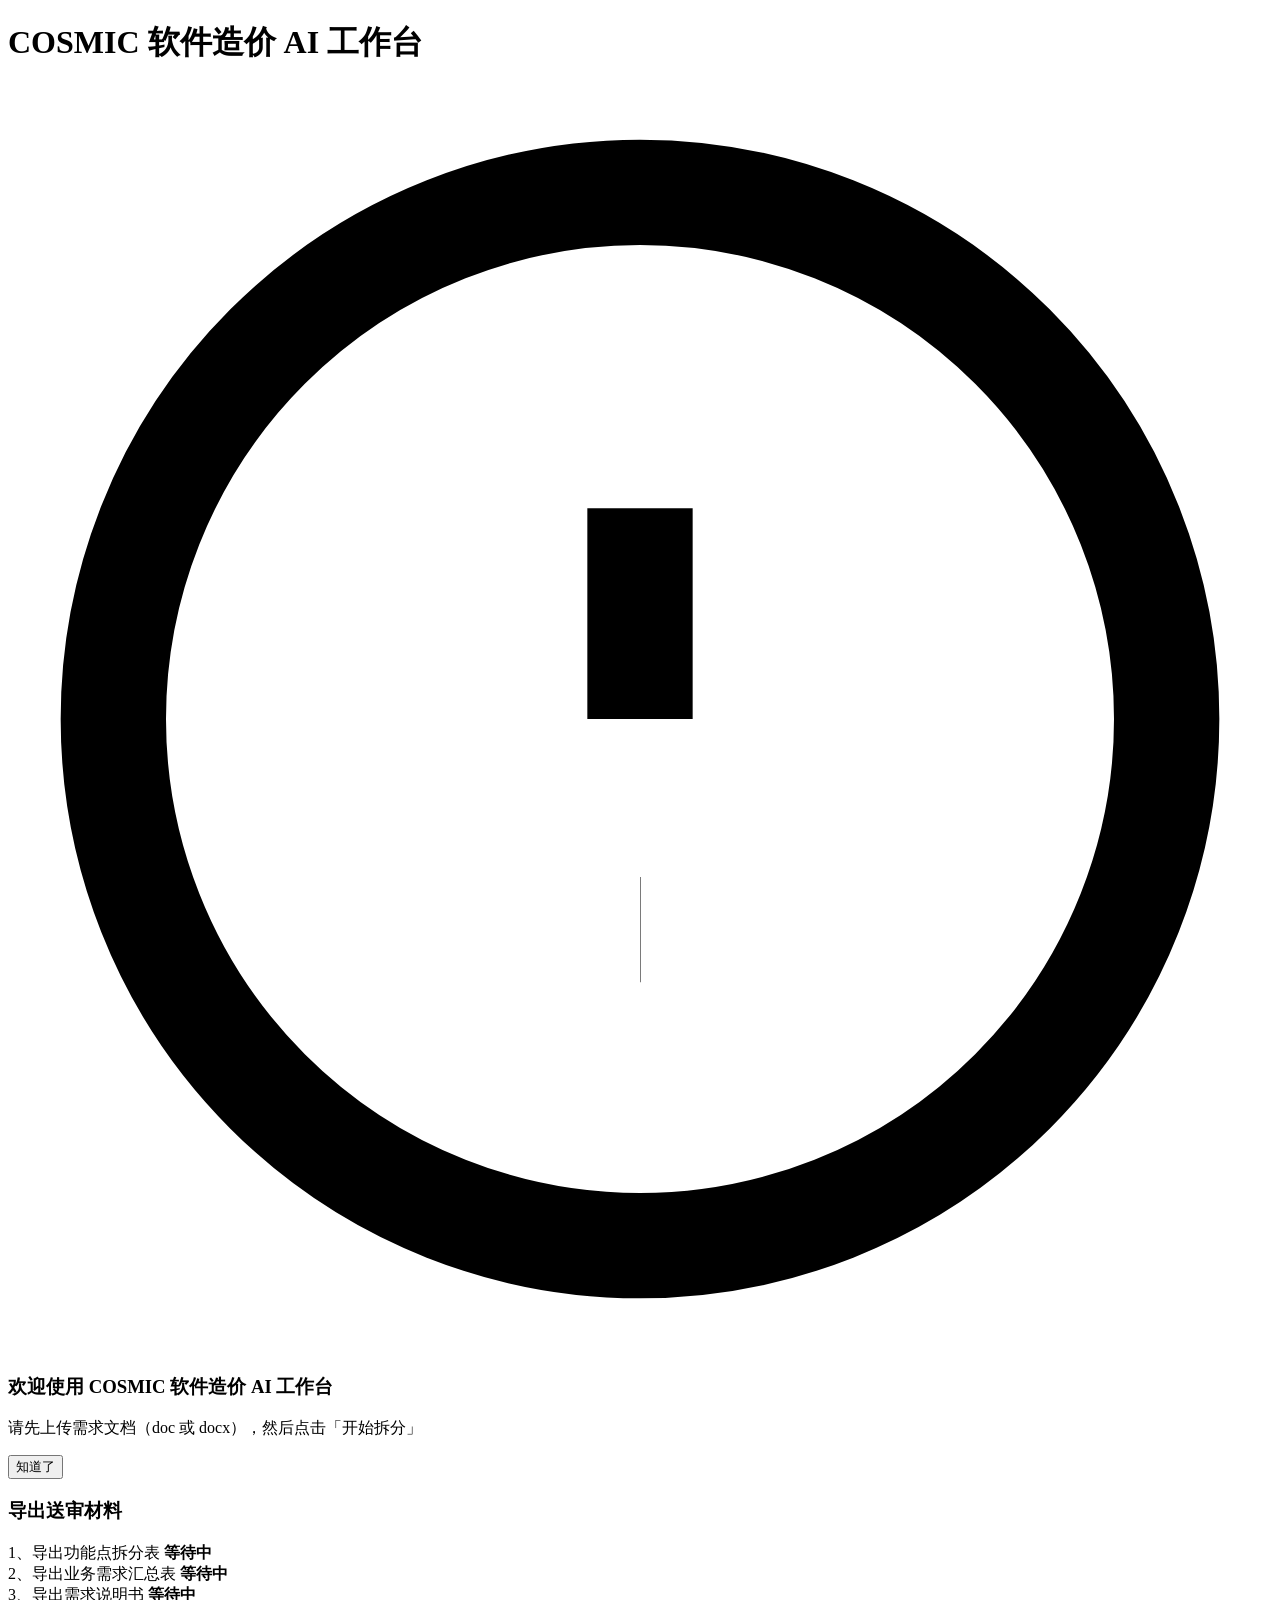
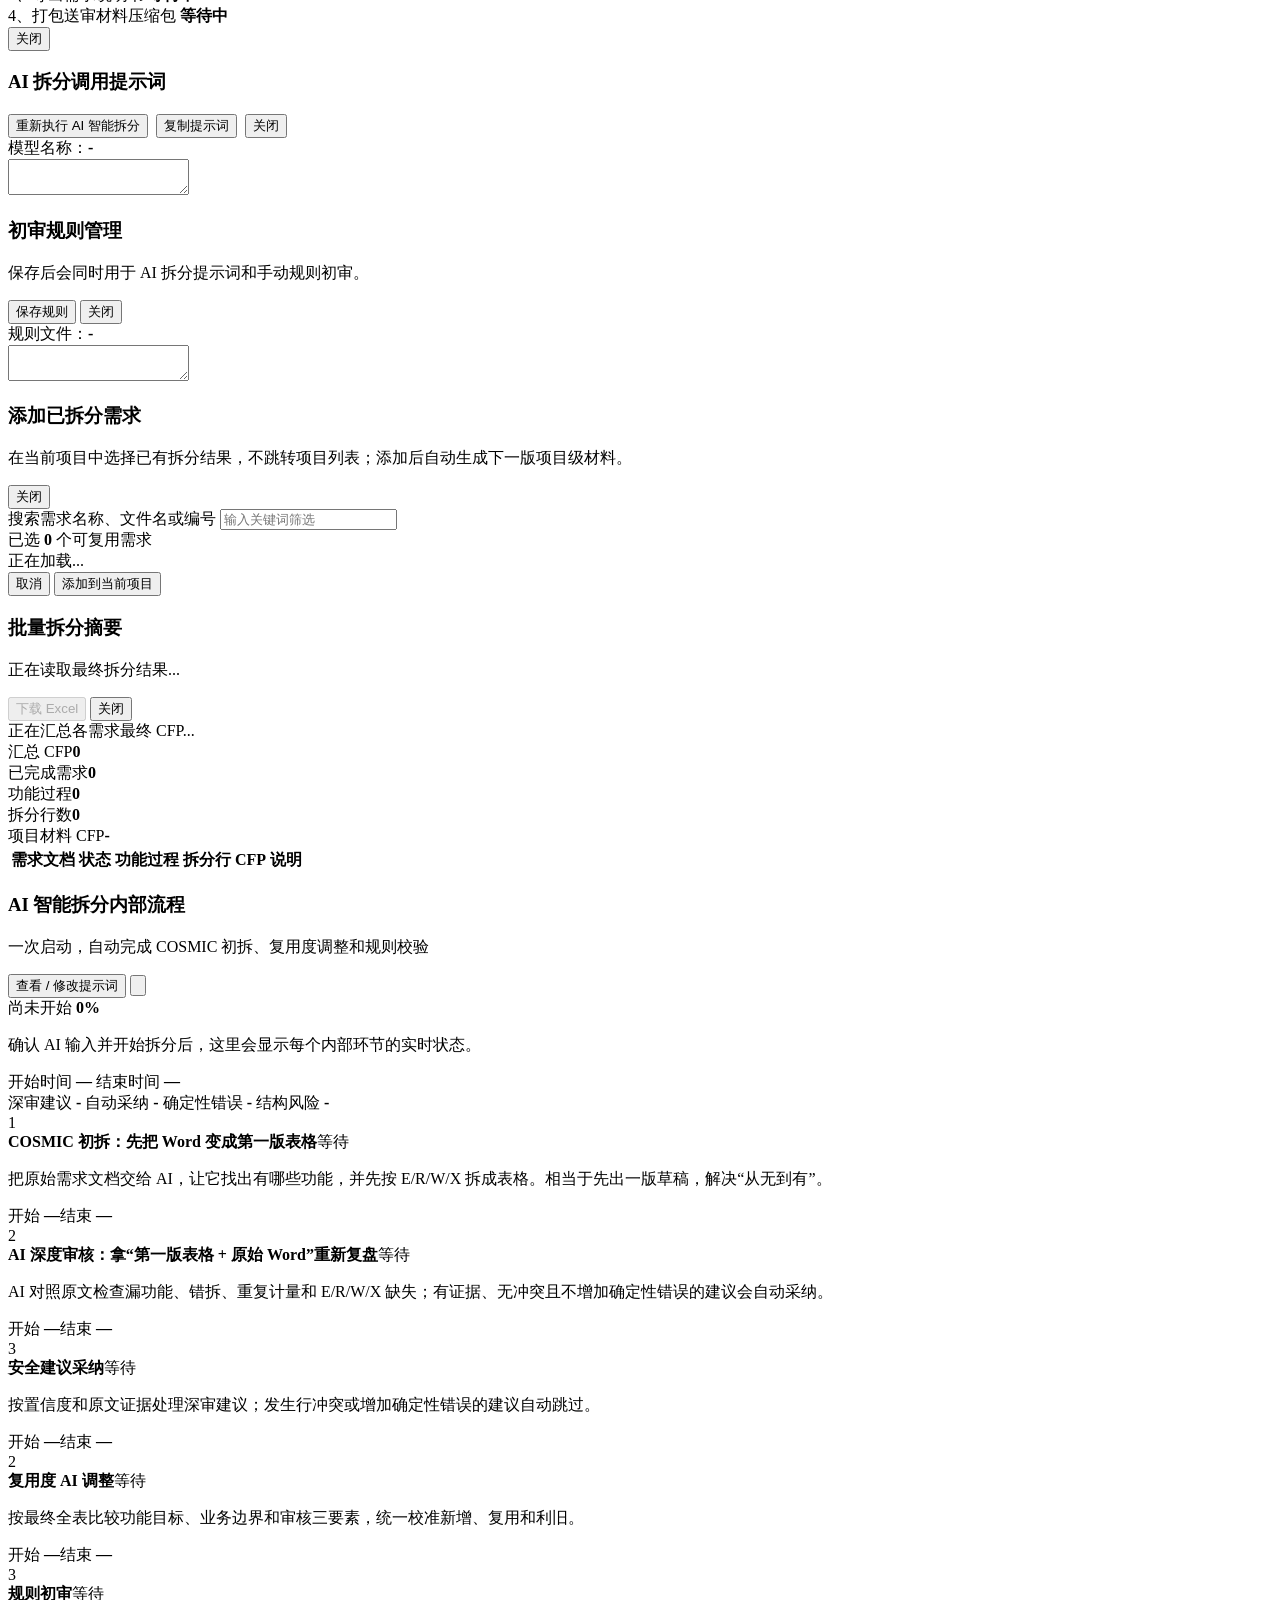
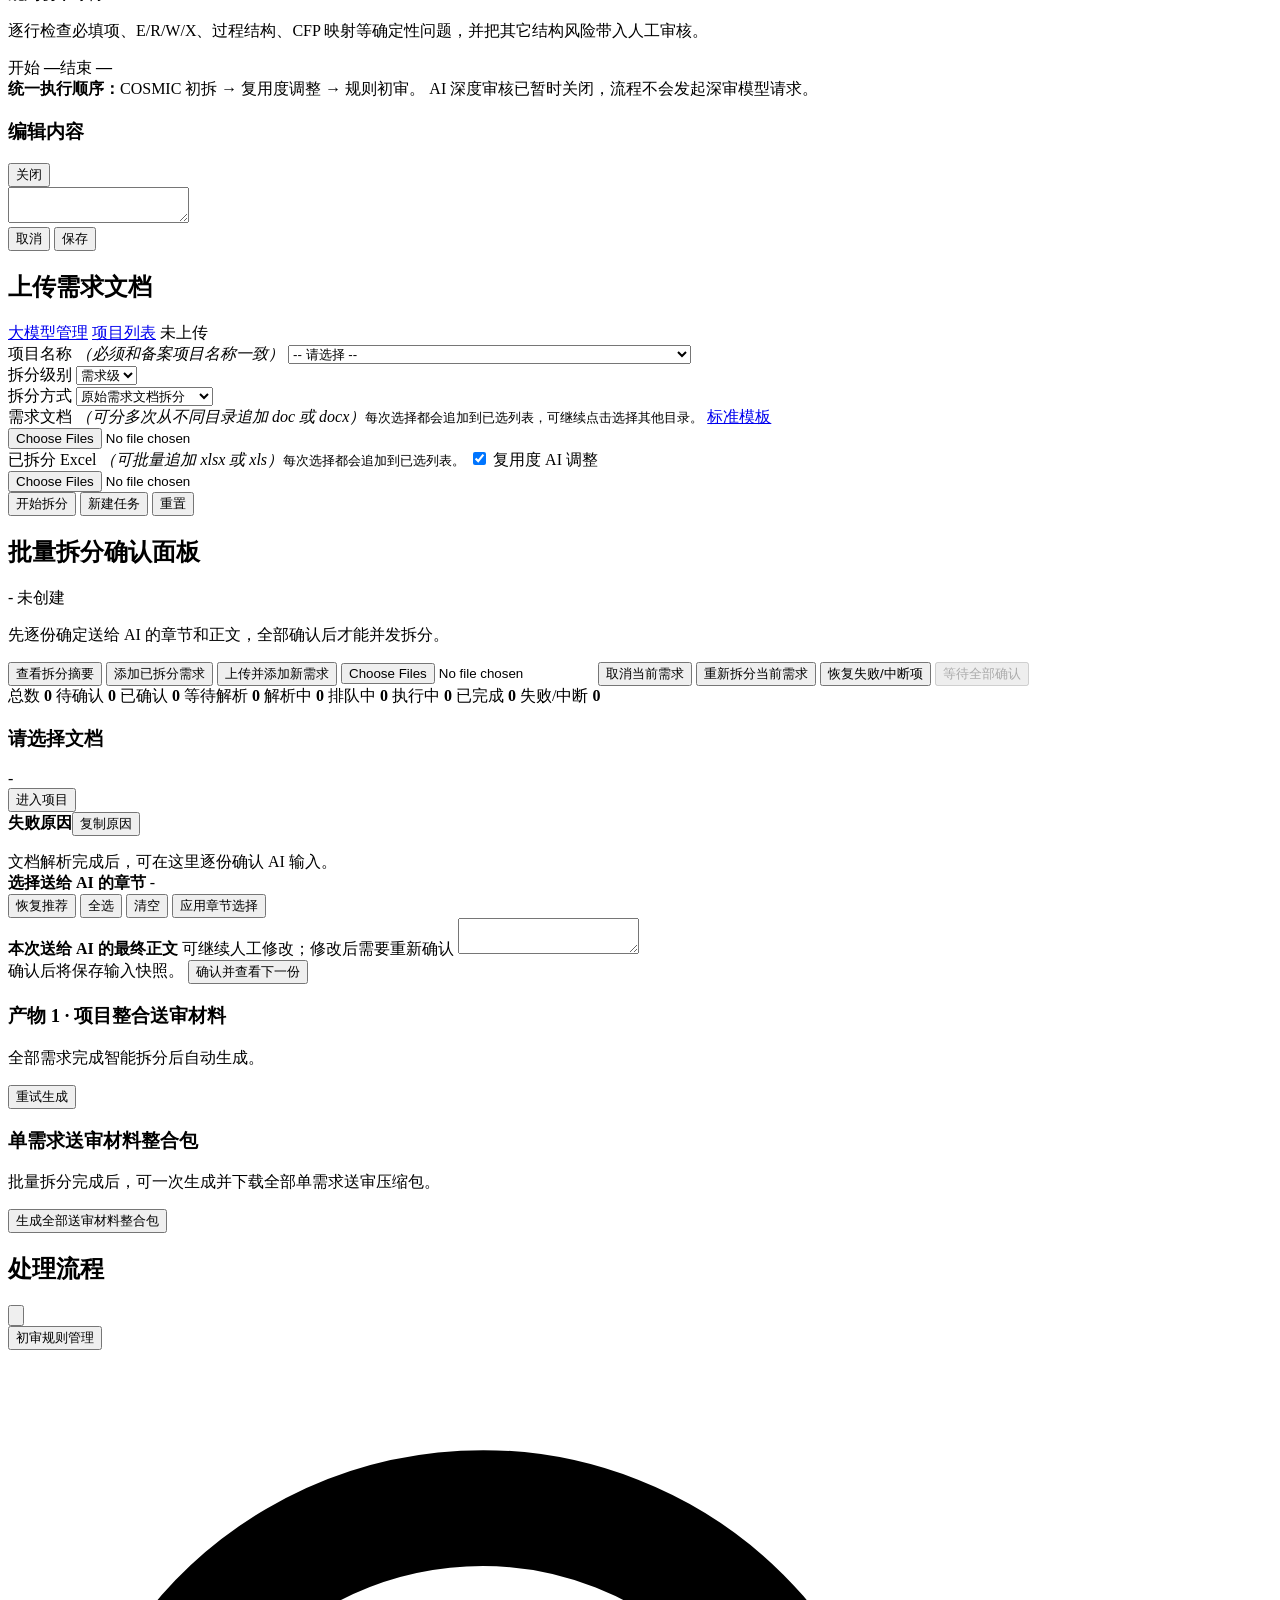
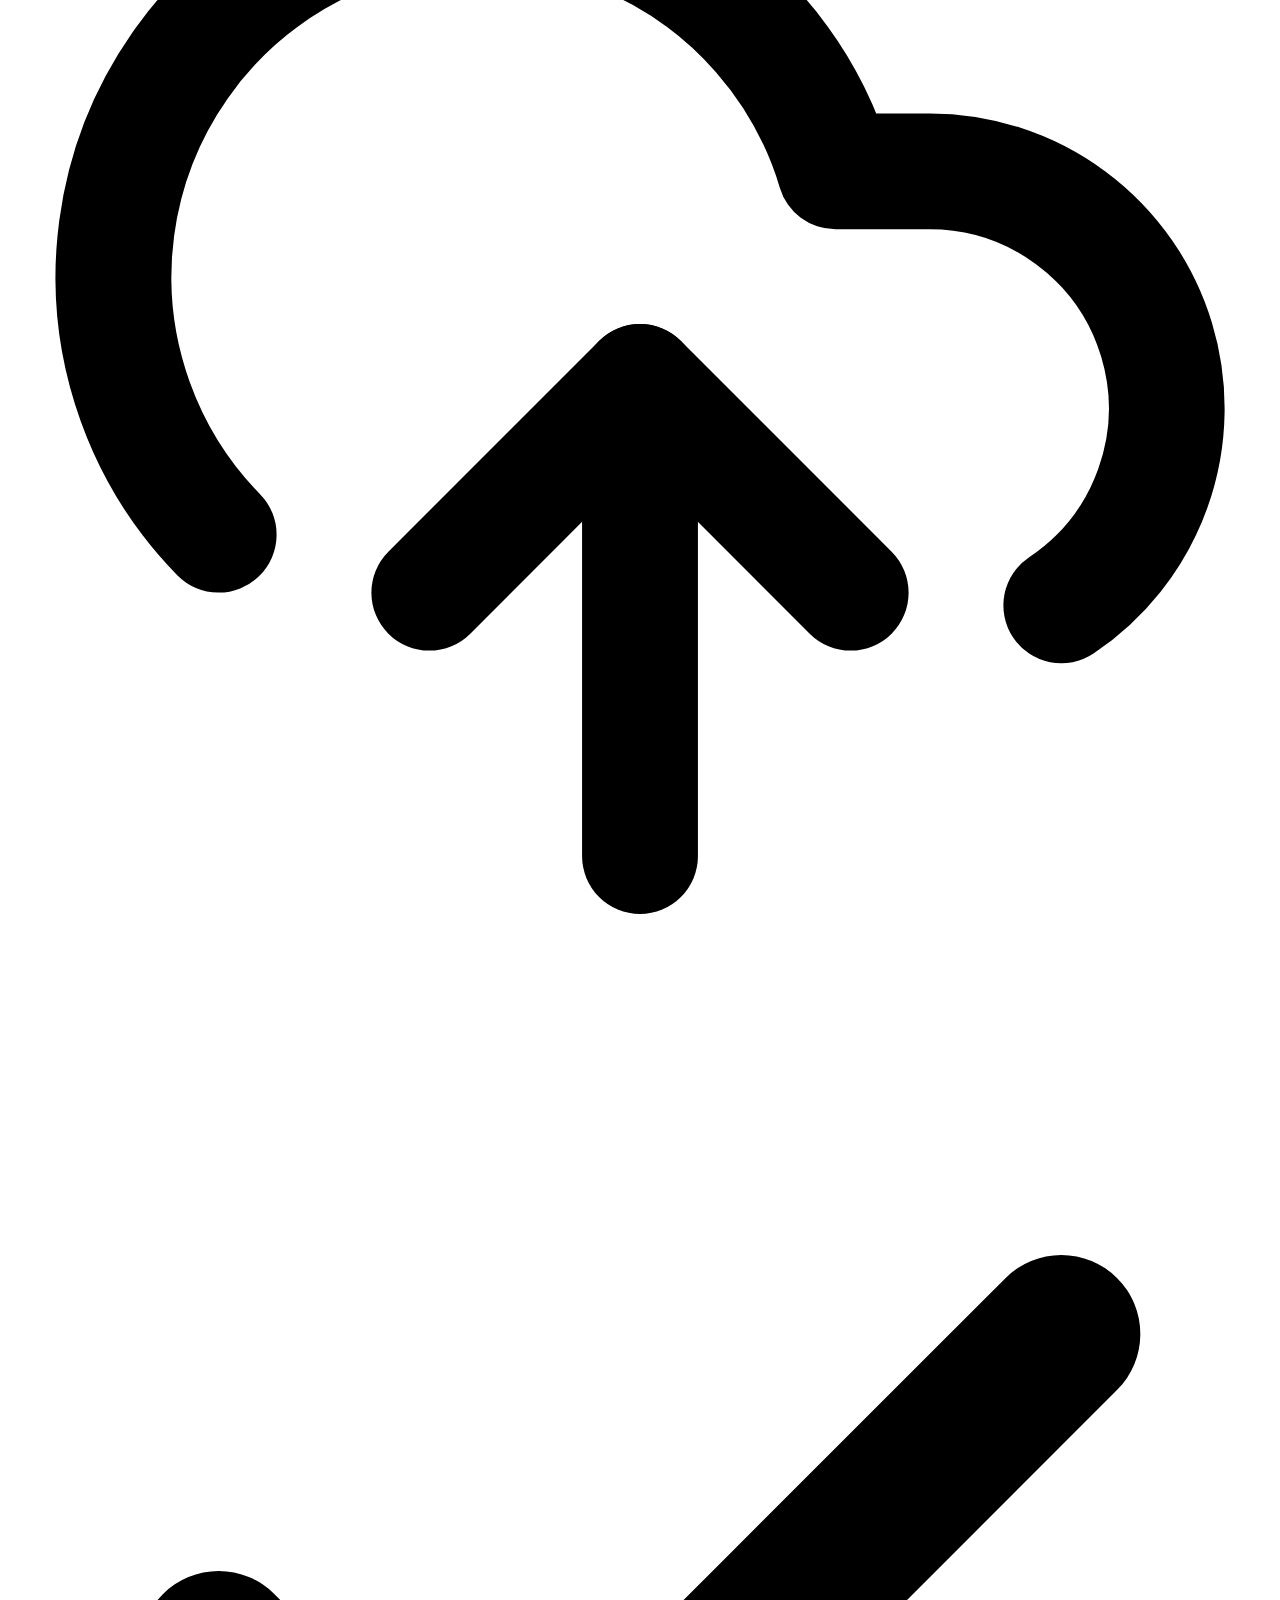
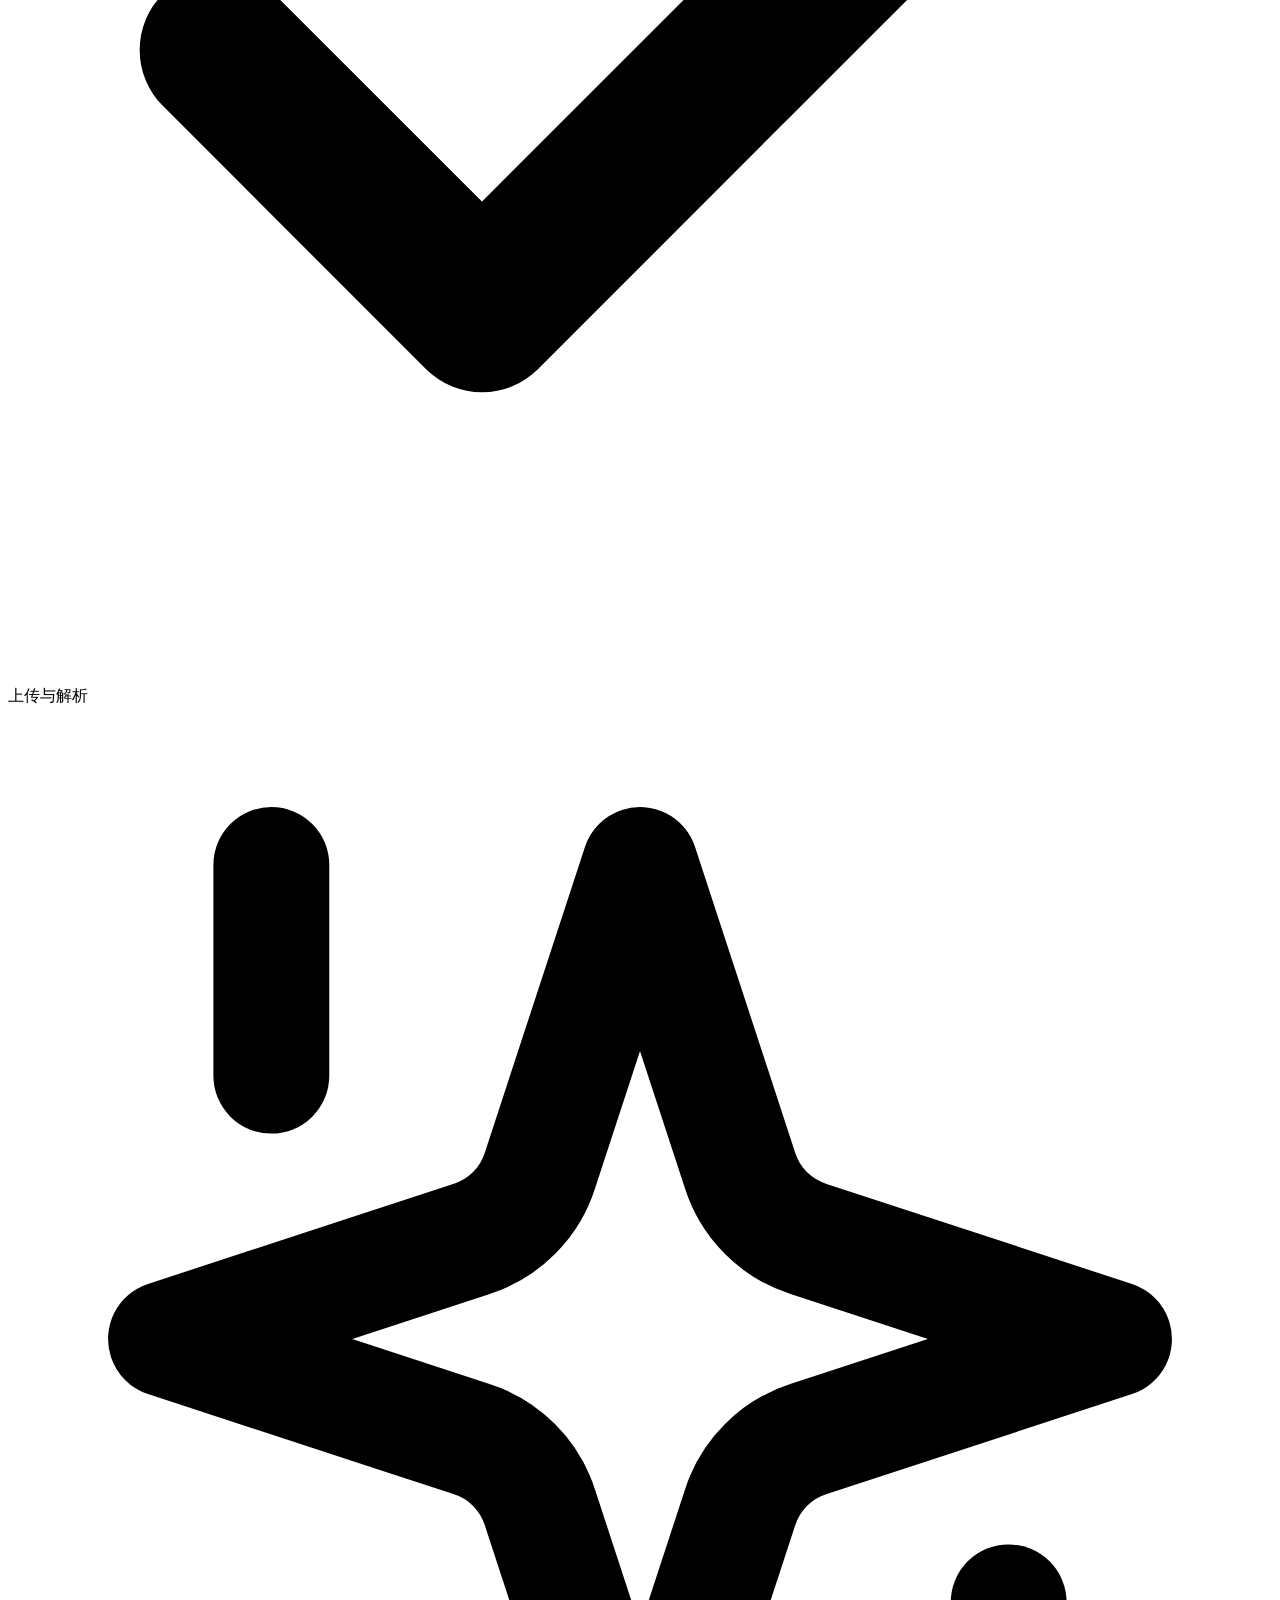
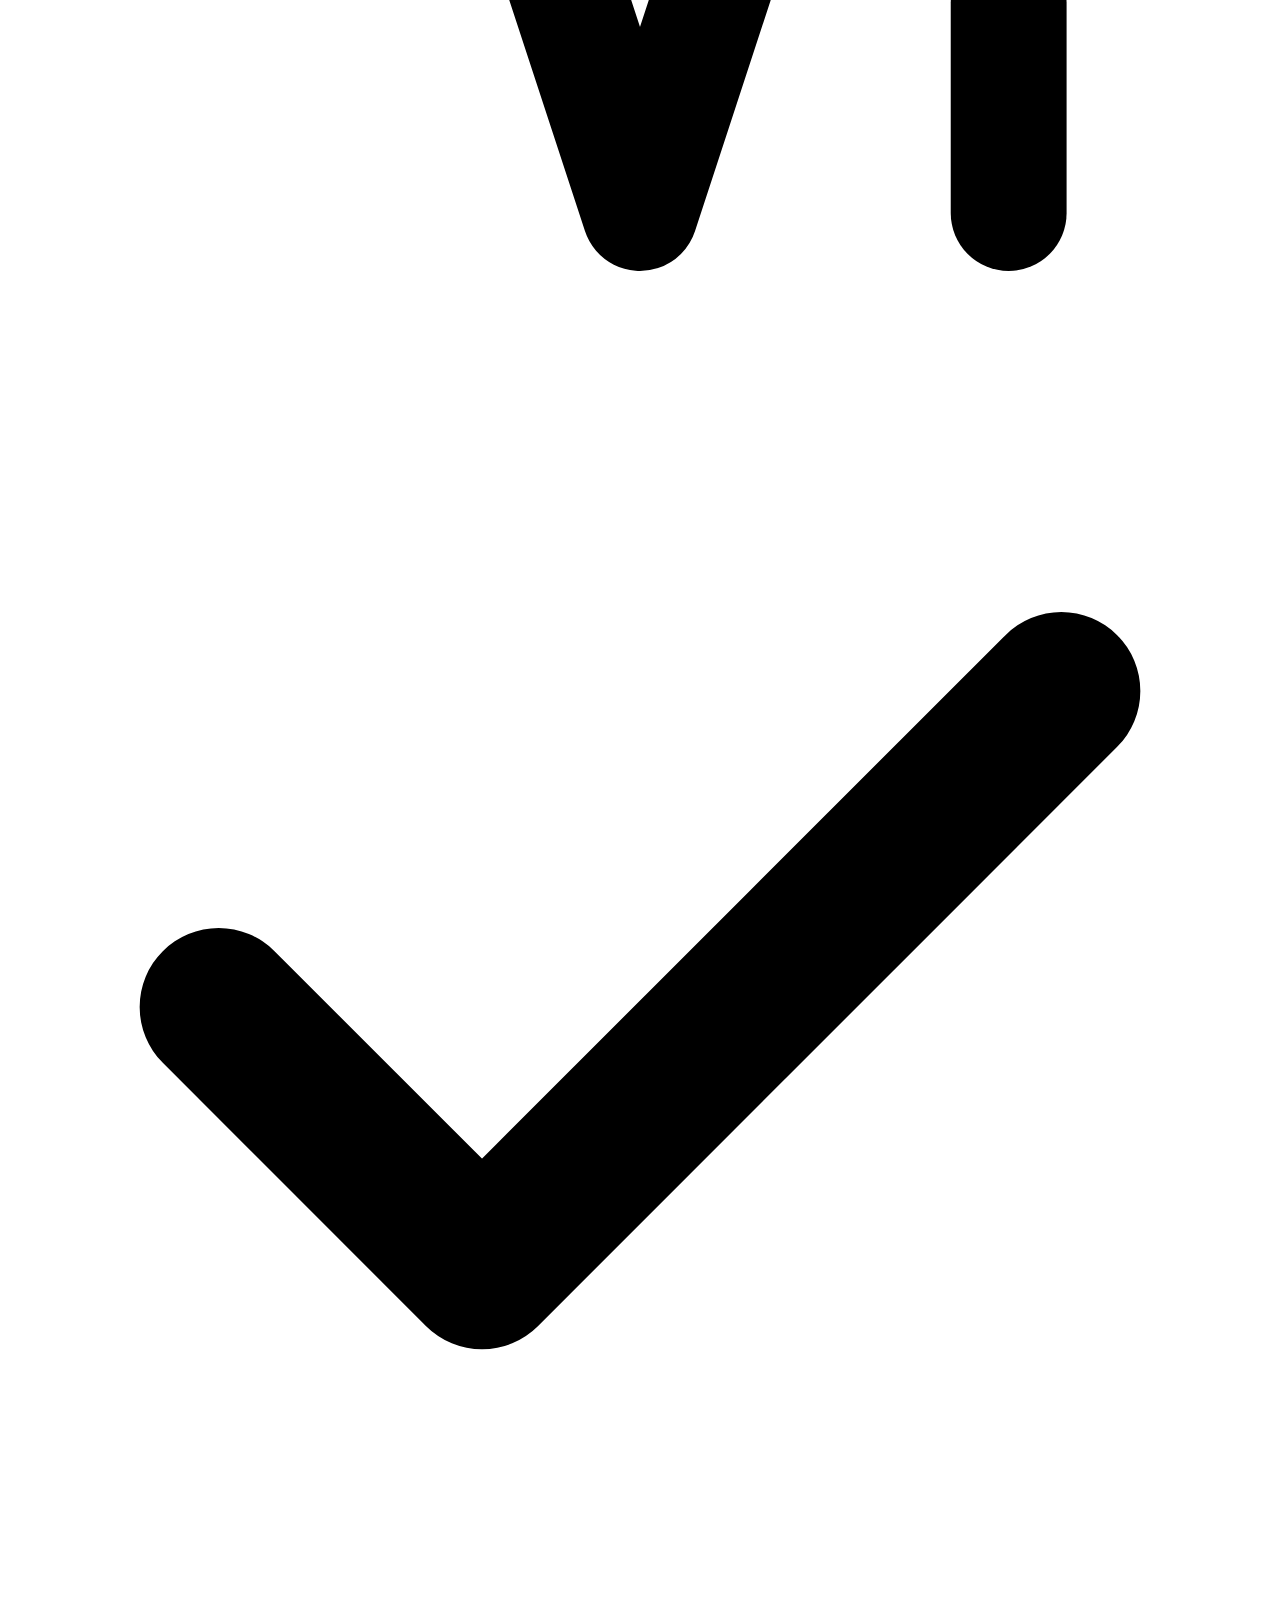
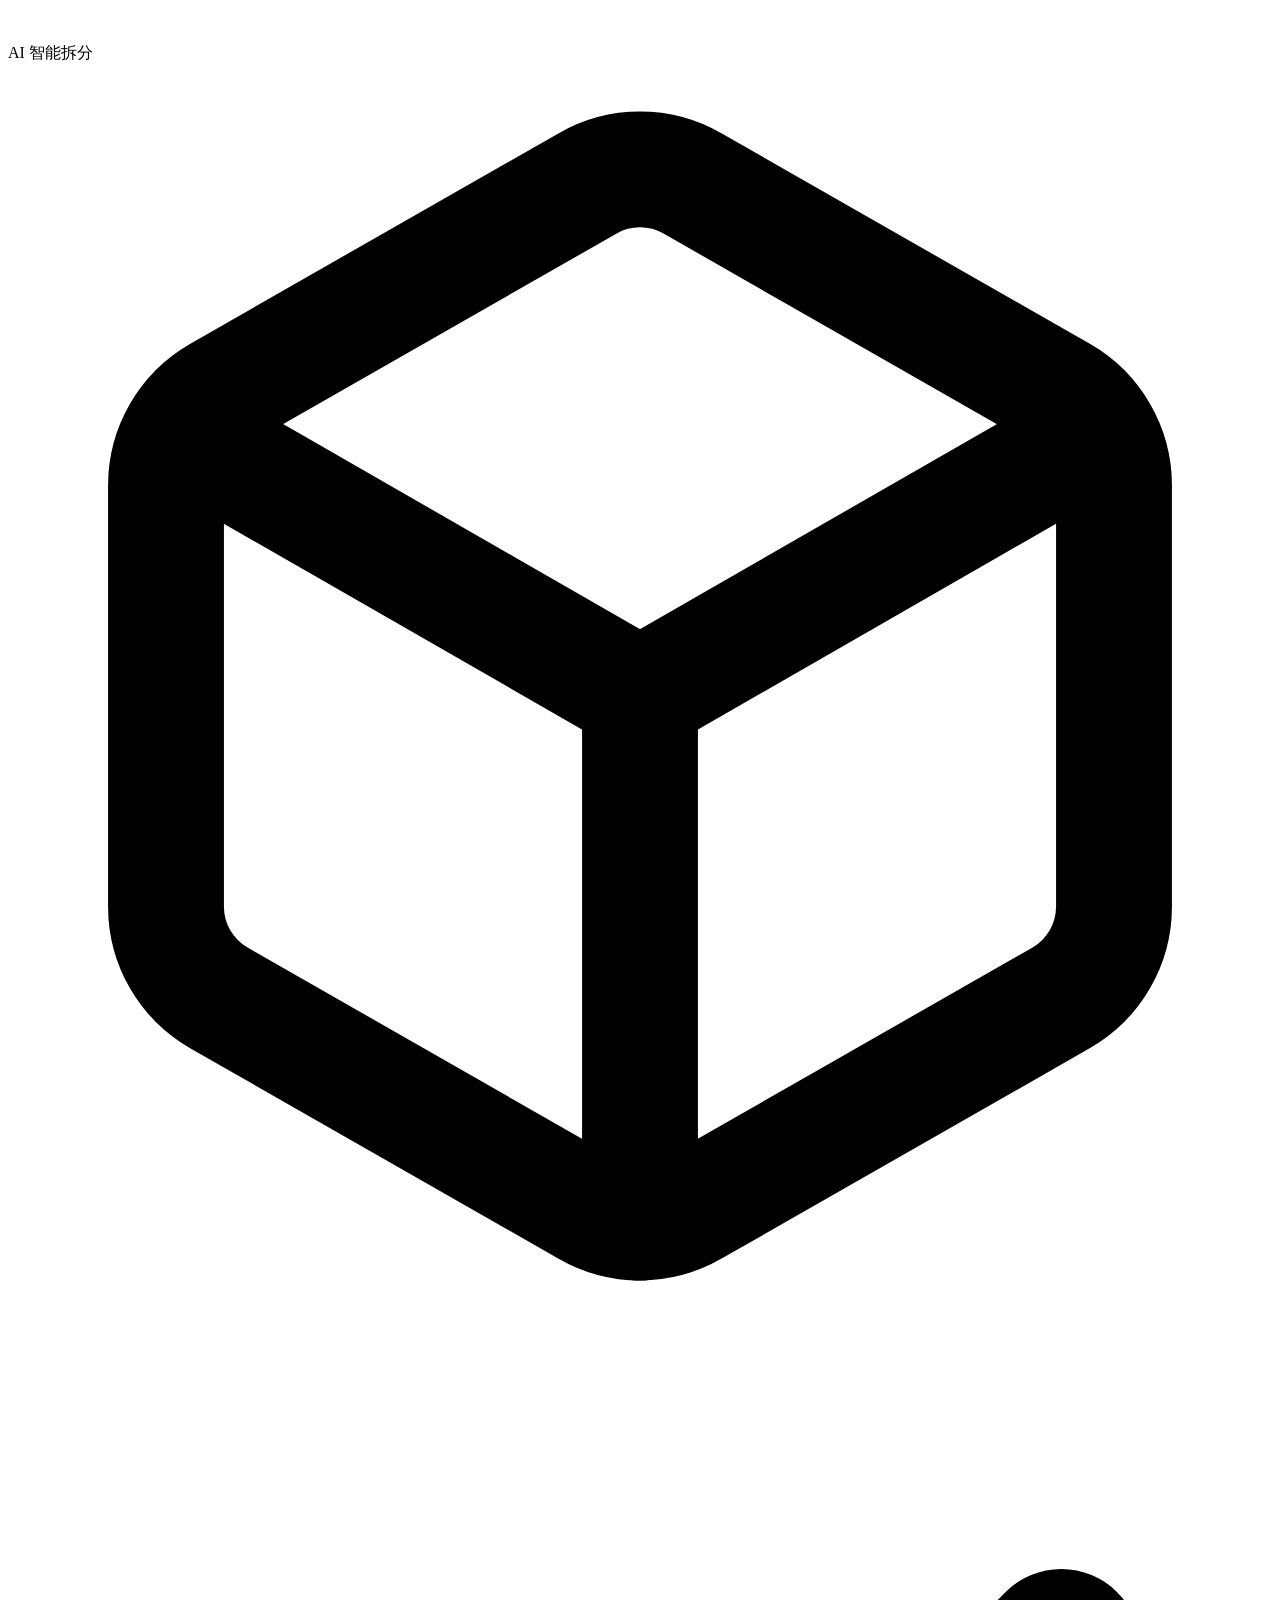
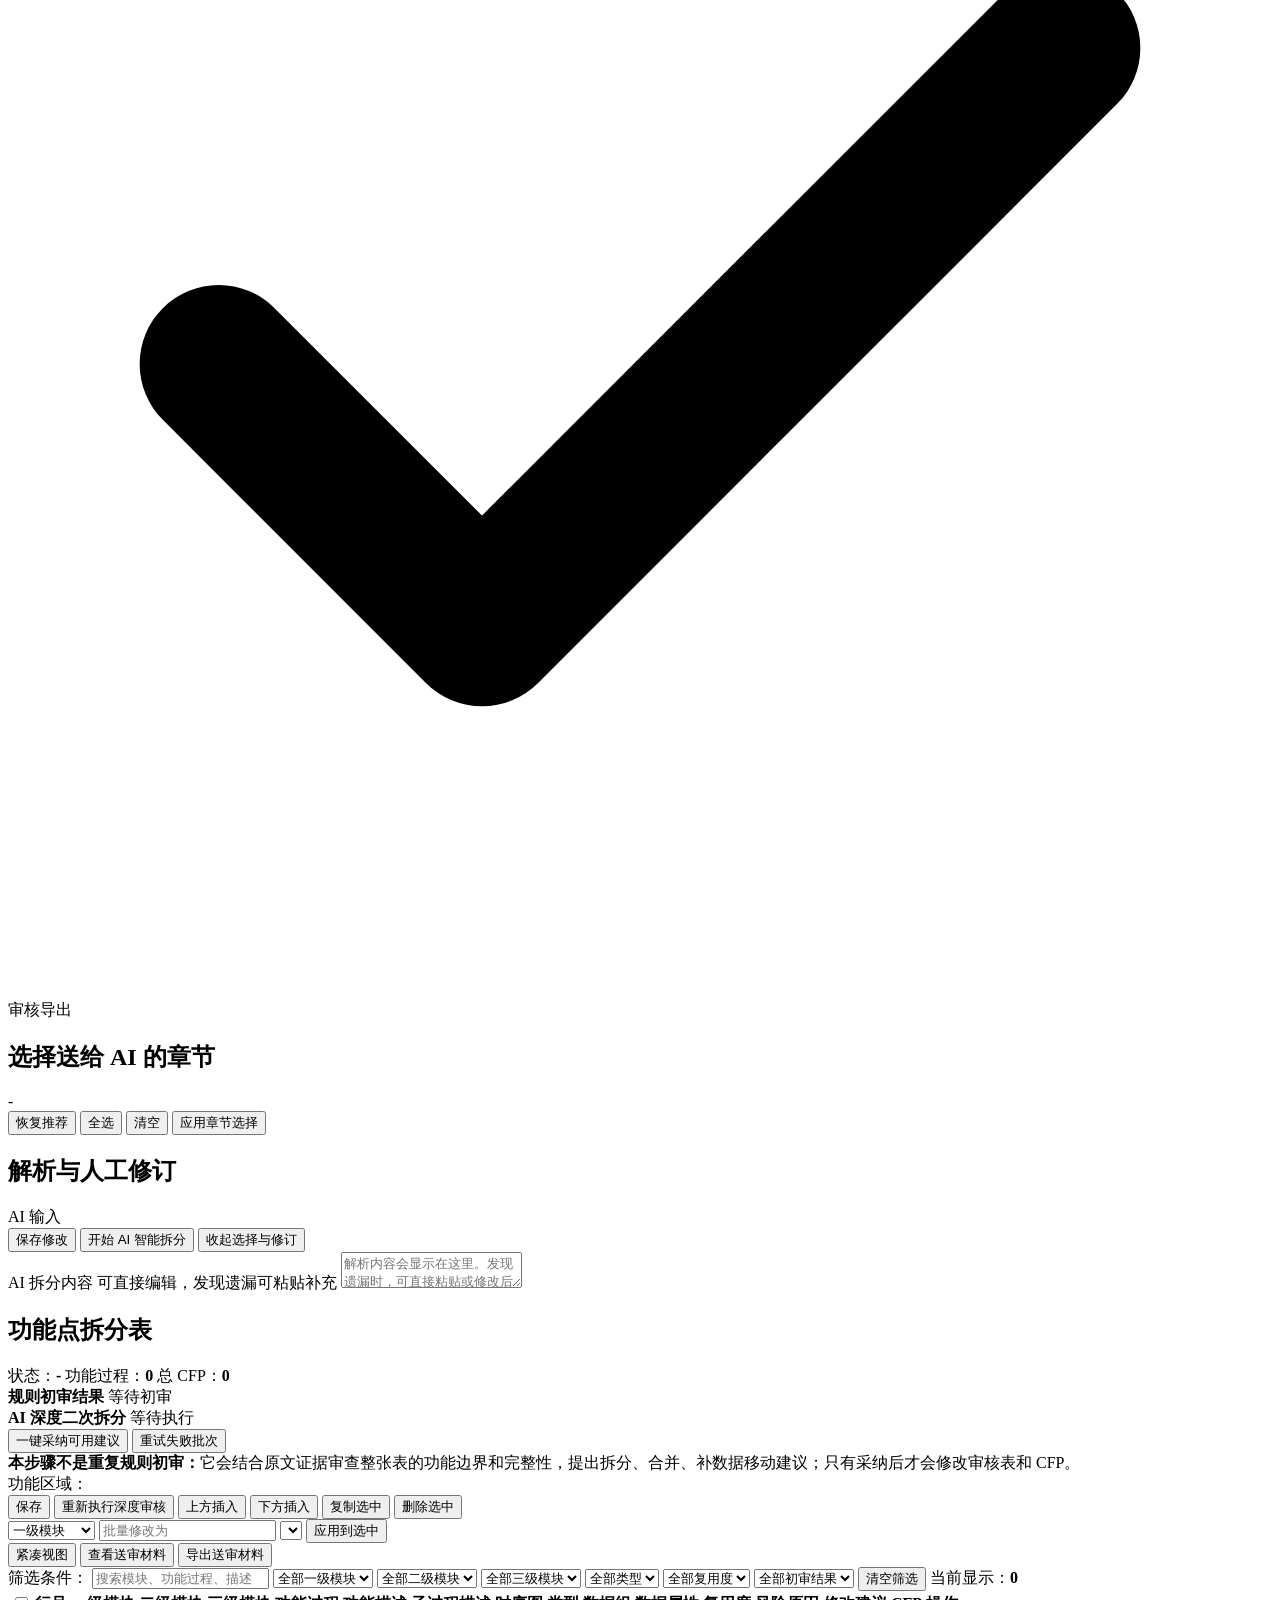
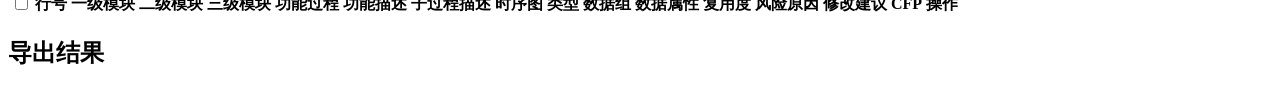
==== commit f70f1e44: "完善excel模式" ====
--- a/src/main/resources/static/index.html
+++ b/src/main/resources/static/index.html
@@ -307,10 +307,16 @@
           <input id="fileInput" type="file" accept=".doc,.docx" multiple onchange="onDocumentFilesChanged()">
         </div>
         <div id="excelUploadField" class="upload-field hidden">
-          <label for="splitExcelInput">
-            <span>已拆分 Excel <em>（按附件3功能点拆分表导入）</em></span>
-          </label>
-          <input id="splitExcelInput" type="file" accept=".xlsx,.xls">
+          <div class="upload-field-head excel-upload-head">
+            <label for="splitExcelInput">
+              <span>已拆分 Excel <em>（可批量追加 xlsx 或 xls）</em><small id="batchExcelFileHint" class="batch-file-hint">每次选择都会追加到已选列表。</small></span>
+            </label>
+            <label class="excel-reuse-toggle" title="关闭后保留 Excel 中人工确认的复用度和 CFP，不调用复用度调整模型">
+              <input id="excelReuseAdjustmentEnabled" type="checkbox" checked onchange="updateReviewStageGuide()">
+              <span>复用度 AI 调整</span>
+            </label>
+          </div>
+          <input id="splitExcelInput" type="file" accept=".xlsx,.xls" multiple onchange="onExcelFilesChanged()">
         </div>
         <div class="actions">
           <button id="runBtn" type="button" onclick="startSplit()">开始拆分</button>
@@ -337,6 +343,7 @@
           <button id="batchAddExistingBtn" type="button" class="ghost hidden" onclick="addExistingRequirementsToProjectGroup()">添加已拆分需求</button>
           <button id="batchAddNewBtn" type="button" class="ghost hidden" onclick="chooseNewProjectGroupDocuments()">上传并添加新需求</button>
           <input id="batchAddFileInput" class="hidden" type="file" accept=".doc,.docx" multiple onchange="uploadAndAddProjectGroupDocuments()">
+          <button id="batchCancelItemBtn" type="button" class="ghost danger hidden" onclick="cancelCurrentBatchItem()">取消当前需求</button>
           <button id="batchRerunItemBtn" type="button" class="ghost hidden" onclick="rerunCurrentProjectGroupItem()">重新拆分当前需求</button>
           <button id="batchRetryBtn" type="button" class="ghost hidden" onclick="retryBatchSplitFailed()">恢复失败/中断项</button>
           <button id="batchStartBtn" type="button" onclick="startBatchSplitExecution()" disabled>等待全部确认</button>
@@ -362,6 +369,7 @@
             <div>
               <h3 id="batchDocumentTitle">请选择文档</h3>
               <span id="batchDocumentMeta" class="muted">-</span>
+              <div id="batchAiAttemptInfo" class="batch-ai-attempt-info hidden"></div>
             </div>
             <button id="batchOpenProjectBtn" type="button" class="ghost hidden" onclick="openBatchProject()">进入项目</button>
           </div>
@@ -681,6 +689,7 @@
     let cellEditorState = null;
     let splitMode = "document";
     let selectedDocumentFiles = [];
+    let selectedExcelFiles = [];
     let currentProjectSourceType = "";
     let validationIssuesByRow = {};
     let lastValidationResult = null;
@@ -719,6 +728,7 @@
       subProcessDescription: "子过程描述",
       dataAttributes: "数据属性"
     };
+    const SPLIT_EXCEL_IMPORT_TIMEOUT_MS = 180000;
 
     function $(id) {
       return document.getElementById(id);
@@ -783,11 +793,16 @@
     }
 
     function smartSplitDeepReviewEnabled(job) {
-      return !!(job && job.deepSplitStatus !== "DISABLED");
+      return !!(job && job.deepSplitStatus !== "DISABLED"
+        && job.deepSplitStatus !== "SKIPPED_BY_USER");
     }
 
     function applySmartSplitDeepReviewMode(job) {
       const enabled = smartSplitDeepReviewEnabled(job);
+      const excelMode = isCurrentProjectExcelMode() || (job && job.sourceMode === "EXCEL");
+      const reuseEnabled = !excelMode || (job && job.sourceMode === "EXCEL"
+        ? job.reuseDegreeAdjustmentEnabled !== false
+        : excelReuseAdjustmentEnabled());
       ["smartStageDeepReview", "smartStageApply", "smartSplitDialogSuggestionStat",
         "smartSplitDialogAppliedStat", "deepSplitBtn"].forEach(function (id) {
         const element = $(id);
@@ -798,17 +813,21 @@
       if (!enabled && $("deepSplitPanel")) {
         $("deepSplitPanel").classList.add("hidden");
       }
+      if ($("smartStageReuse")) {
+        $("smartStageReuse").classList.toggle("hidden", !reuseEnabled);
+      }
       if ($("smartStageReuseIndex")) {
         $("smartStageReuseIndex").textContent = enabled ? "4" : "2";
       }
       if ($("smartStageRulesIndex")) {
-        $("smartStageRulesIndex").textContent = enabled ? "5" : "3";
+        $("smartStageRulesIndex").textContent = enabled ? (reuseEnabled ? "5" : "4") : (reuseEnabled ? "3" : "2");
       }
       if ($("smartSplitStageOrder")) {
         const firstStage = isCurrentProjectExcelMode() ? "Excel 载入" : "COSMIC 初拆";
         $("smartSplitStageOrder").textContent = enabled
-          ? firstStage + " → AI 深度审核 → 安全建议采纳 → 复用度调整 → 规则初审。"
-          : firstStage + " → 复用度调整 → 规则初审。";
+          ? firstStage + " → AI 深度审核 → 安全建议采纳"
+            + (reuseEnabled ? " → 复用度调整" : "") + " → 规则初审。"
+          : firstStage + (reuseEnabled ? " → 复用度调整" : "") + " → 规则初审。";
       }
       return enabled;
     }
@@ -844,10 +863,13 @@
       $("smartSplitDialogErrors").textContent = job ? Number(job.errorCount || 0) : "-";
       $("smartSplitDialogRisks").textContent = job ? Number(job.structureRiskCount || 0) : "-";
 
+      const reuseEnabled = !(job && job.sourceMode === "EXCEL"
+        && job.reuseDegreeAdjustmentEnabled === false);
       const stages = deepReviewEnabled
-        ? ["smartStageCosmic", "smartStageDeepReview", "smartStageApply", "smartStageReuse", "smartStageRules"]
-        : ["smartStageCosmic", "smartStageReuse", "smartStageRules"];
-      let currentIndex = smartSplitInternalStageIndex(job && job.stage, progress, deepReviewEnabled);
+        ? ["smartStageCosmic", "smartStageDeepReview", "smartStageApply"]
+          .concat(reuseEnabled ? ["smartStageReuse"] : []).concat(["smartStageRules"])
+        : ["smartStageCosmic"].concat(reuseEnabled ? ["smartStageReuse"] : []).concat(["smartStageRules"]);
+      let currentIndex = smartSplitInternalStageIndex(job && job.stage, progress, deepReviewEnabled, reuseEnabled);
       const completed = status === "COMPLETED" || status === "PARTIAL";
       stages.forEach(function (id, index) {
         let state = "pending";
@@ -880,13 +902,13 @@
       return normalized || emptyText || "—";
     }
 
-    function smartSplitInternalStageIndex(stage, progress, deepReviewEnabled) {
+    function smartSplitInternalStageIndex(stage, progress, deepReviewEnabled, reuseEnabled) {
       if (!deepReviewEnabled) {
         if (stage === "REUSE_ADJUSTING") return 1;
-        if (stage === "RULE_VALIDATING") return 2;
-        if (stage === "COMPLETED") return 3;
+        if (stage === "RULE_VALIDATING") return reuseEnabled === false ? 1 : 2;
+        if (stage === "COMPLETED") return reuseEnabled === false ? 2 : 3;
         if (stage === "FAILED") {
-          if (progress >= 88) return 2;
+          if (progress >= 88) return reuseEnabled === false ? 1 : 2;
           if (progress >= 62) return 1;
         }
         return stage ? 0 : -1;
@@ -894,8 +916,8 @@
       if (stage === "DEEP_REVIEWING" || stage === "DEEP_REVIEW_RETRYING") return 1;
       if (stage === "APPLYING_DEEP_REVIEW") return 2;
       if (stage === "REUSE_ADJUSTING") return 3;
-      if (stage === "RULE_VALIDATING") return 4;
-      if (stage === "COMPLETED") return 5;
+      if (stage === "RULE_VALIDATING") return reuseEnabled === false ? 3 : 4;
+      if (stage === "COMPLETED") return reuseEnabled === false ? 4 : 5;
       if (stage === "FAILED") {
         if (progress >= 94) return 4;
         if (progress >= 80) return 3;
@@ -1269,9 +1291,11 @@
       }
       if (!keepFiles) {
         selectedDocumentFiles = [];
+        selectedExcelFiles = [];
         $("fileInput").value = "";
         $("splitExcelInput").value = "";
         onDocumentFilesChanged();
+        onExcelFilesChanged();
       }
       if (resetFlow) {
         resetFlowStateForMode();
@@ -1282,15 +1306,18 @@
 
     function updateReviewStageGuide() {
       const excelMode = isCurrentProjectExcelMode();
+      const adjustExcelReuse = !excelMode || excelReuseAdjustmentEnabled();
       const deepReviewEnabled = applySmartSplitDeepReviewMode(currentSmartSplitJob);
       if ($("reviewStageSubtitle")) {
-        $("reviewStageSubtitle").textContent = deepReviewEnabled
+        $("reviewStageSubtitle").textContent = excelMode && !adjustExcelReuse
+          ? "一次启动，载入 Excel、保留人工复用度并完成规则校验"
+          : (deepReviewEnabled
           ? (excelMode
             ? "一次启动，自动完成表格深审、复用度调整和规则校验"
             : "一次启动，自动完成 COSMIC 初拆、原文深审、复用度调整和规则校验")
           : (excelMode
             ? "一次启动，自动完成 Excel 载入、复用度调整和规则校验"
-            : "一次启动，自动完成 COSMIC 初拆、复用度调整和规则校验");
+            : "一次启动，自动完成 COSMIC 初拆、复用度调整和规则校验"));
       }
       if ($("stageAiSplitTitle")) {
         $("stageAiSplitTitle").textContent = excelMode
@@ -1313,11 +1340,13 @@
           : "AI 对照原文检查漏功能、错拆、重复计量和 E/R/W/X 缺失；有证据、无冲突且不增加确定性错误的建议会自动采纳。";
       }
       if ($("reviewStageNoteText")) {
-        $("reviewStageNoteText").textContent = deepReviewEnabled
+        $("reviewStageNoteText").textContent = excelMode && !adjustExcelReuse
+          ? "已按用户选择跳过复用度 AI 调整，Excel 中人工确认的新增、复用、利旧和 CFP 将保持不变。"
+          : (deepReviewEnabled
           ? (excelMode
             ? "以上内部步骤使用同一规则自动执行；Excel 模式的深度审核仅依据当前表格。"
             : "以上内部步骤使用同一规则自动执行；人工大幅修改表格后可重新执行深度审核。")
-          : "AI 深度审核已暂时关闭，流程不会发起深审模型请求。";
+          : "AI 深度审核已暂时关闭，流程不会发起深审模型请求。");
       }
       if (deepReviewEnabled && $("deepSplitBtn")) {
         $("deepSplitBtn").title = excelMode
@@ -1635,18 +1664,26 @@
       renderSmartSplitDialog(currentSmartSplitJob);
       const progress = Math.max(0, Math.min(100, Number(currentSmartSplitJob.progressPercent) || 0));
       const message = textOr(currentSmartSplitJob.stageMessage, "正在执行 AI 智能拆分");
-      setMessage("AI 智能拆分 " + progress + "%：" + message,
+      const prefix = currentSmartSplitJob.sourceMode === "EXCEL"
+        && currentSmartSplitJob.reuseDegreeAdjustmentEnabled === false
+        ? "Excel 送审处理 " : "AI 智能拆分 ";
+      setMessage(prefix + progress + "%：" + message,
         currentSmartSplitJob.status === "FAILED" ? "error" : "");
     }
 
-    async function executeSmartSplitWorkflow(sourceMode, prompt) {
+    async function executeSmartSplitWorkflow(sourceMode, prompt, reuseDegreeAdjustmentEnabled) {
       const workflowProjectId = currentProjectId;
+      const adjustReuseDegree = reuseDegreeAdjustmentEnabled !== false;
       markActive("ai");
       setAiCosmicSplitRunning(true, "ai");
       const response = await request("/api/projects/" + workflowProjectId + "/smart-split", {
         method: "POST",
         headers: { "Content-Type": "application/json" },
-        body: JSON.stringify({ sourceMode: sourceMode || "DOCUMENT", prompt: prompt || "" })
+        body: JSON.stringify({
+          sourceMode: sourceMode || "DOCUMENT",
+          prompt: prompt || "",
+          reuseDegreeAdjustmentEnabled: adjustReuseDegree
+        })
       });
       let workflowJob = response.data || {};
       if (currentProjectId === workflowProjectId) {
@@ -1681,13 +1718,17 @@
       markActive("review");
       setAiCosmicSplitRunning(false);
       const deepReviewEnabled = smartSplitDeepReviewEnabled(currentSmartSplitJob);
-      const summary = "AI 智能拆分" + (currentSmartSplitJob.status === "PARTIAL" ? "部分" : "全部")
+      const skippedExcelReuse = currentSmartSplitJob.sourceMode === "EXCEL"
+        && currentSmartSplitJob.reuseDegreeAdjustmentEnabled === false;
+      const summary = skippedExcelReuse
+        ? "Excel 已载入，已保留人工确认的复用度和 CFP，并完成规则初审。"
+        : ("AI 智能拆分" + (currentSmartSplitJob.status === "PARTIAL" ? "部分" : "全部")
         + "完成：" + (deepReviewEnabled
           ? "深度审核提出 " + Number(currentSmartSplitJob.deepSuggestionCount || 0)
             + " 条建议，自动采纳 " + Number(currentSmartSplitJob.appliedSuggestionCount || 0) + " 条；"
           : "AI 深度审核已关闭；")
         + "确定性错误 " + Number(currentSmartSplitJob.errorCount || 0)
-        + " 条，结构风险 " + Number(currentSmartSplitJob.structureRiskCount || 0) + " 条。";
+        + " 条，结构风险 " + Number(currentSmartSplitJob.structureRiskCount || 0) + " 条。");
       setMessage(summary, currentSmartSplitJob.status === "PARTIAL" ? "error" : "success");
       return currentSmartSplitJob;
     }
@@ -1769,9 +1810,13 @@
         $("splitLevel").value = "REQUIREMENT";
       }
       selectedDocumentFiles = [];
+      selectedExcelFiles = [];
       $("fileInput").value = "";
       if ($("splitExcelInput")) {
         $("splitExcelInput").value = "";
+      }
+      if ($("excelReuseAdjustmentEnabled")) {
+        $("excelReuseAdjustmentEnabled").checked = true;
       }
       if ($("polishFunctionDescriptionInput")) {
         $("polishFunctionDescriptionInput").checked = false;
@@ -1795,6 +1840,7 @@
       $("batchSplitPanel").classList.add("hidden");
       $("singleFlowPanel").classList.remove("hidden");
       onDocumentFilesChanged();
+      onExcelFilesChanged();
       $("parsePanel").classList.add("hidden");
       $("chapterSelectionPanel").classList.add("hidden");
       $("reviewPanel").classList.add("hidden");
@@ -1808,7 +1854,11 @@
 
     async function startSplit() {
       if (splitMode === "excel") {
-        await importSplitExcel();
+        if (selectedExcelFiles.length > 1 || selectedSplitLevel() === "PROJECT") {
+          await startBatchExcelPreparation();
+        } else {
+          await importSplitExcel();
+        }
         return;
       }
       if (selectedDocumentFiles.length > 1 || selectedSplitLevel() === "PROJECT") {
@@ -1837,7 +1887,7 @@
           : "每次选择都会追加到已选列表，可继续点击选择其他目录。";
       }
       const button = $("runBtn");
-      if (button && !button.disabled) {
+      if (button && !button.disabled && splitMode === "document") {
         button.textContent = count === 0 ? "开始拆分"
           : (count > 1 || selectedSplitLevel() === "PROJECT"
             ? "导入并确认（" + count + "）" : "开始拆分");
@@ -1850,6 +1900,7 @@
 
     function onSplitLevelChange() {
       onDocumentFilesChanged();
+      onExcelFilesChanged();
       const projectLevel = selectedSplitLevel() === "PROJECT";
       setMessage(projectLevel
         ? "项目级将在逐份确认并完成智能拆分后，同时生成各需求送审材料和项目级附件 1–5。"
@@ -1962,6 +2013,145 @@
       return results;
     }
 
+    async function startBatchExcelPreparation() {
+      if (!$("projectName").value) {
+        showDialog("请选择项目名称", "请先选择本批拆分表所属的备案项目名称。");
+        return;
+      }
+      const files = selectedExcelFiles.slice();
+      if (!files.length) {
+        showDialog("请先上传已拆分 Excel", "请选择一份或多份 xlsx、xls 格式的功能点拆分表。");
+        return;
+      }
+      const invalid = files.filter(function (file) {
+        return !/\.(xlsx|xls)$/i.test(file.name || "");
+      });
+      if (invalid.length) {
+        showDialog("文件格式不支持", "以下文件不是 xlsx 或 xls：\n"
+          + invalid.map(function (file) { return file.name; }).join("\n"));
+        return;
+      }
+      await withBusy(async function () {
+        setBatchModeActive(true);
+        setMessage("正在导入并解析 " + files.length + " 份拆分表...");
+        const importResult = await uploadBatchSplitExcels(files, $("projectName").value);
+        const projectIds = importResult.projectIds;
+        const importFailures = importResult.failures;
+        if (!projectIds.length) {
+          const failureDetails = formatBatchExcelImportFailures(importFailures);
+          setMessage("拆分表导入完成：成功 0，失败 " + importFailures.length + "。", "error");
+          showDialog("全部拆分表导入失败", failureDetails);
+          return;
+        }
+        const adjustReuseDegree = excelReuseAdjustmentEnabled();
+        const response = await request("/api/projects/batch-split", {
+          method: "POST",
+          headers: { "Content-Type": "application/json" },
+          body: JSON.stringify({
+            projectIds: projectIds,
+            splitLevel: selectedSplitLevel(),
+            reuseDegreeAdjustmentEnabled: adjustReuseDegree
+          })
+        });
+        currentBatchSplitJob = response.data || null;
+        history.replaceState(null, "", "/index.html?batchId=" + encodeURIComponent(currentBatchSplitJob.batchId));
+        renderBatchSplitJob();
+        startBatchSplitPolling();
+        const started = await waitForBatchExcelReadyAndStart(currentBatchSplitJob.batchId);
+        const successMessage = started
+          ? (adjustReuseDegree
+            ? "Excel 已批量导入，正在并发执行复用度 AI 调整和规则初审。"
+            : "Excel 已批量导入，正在并发保留人工复用度并执行规则初审；完成后可生成送审总包。")
+          : "Excel 已导入，后台仍在载入批次；就绪后可点击“开始并发处理”。";
+        if (importFailures.length) {
+          setMessage("拆分表已全部处理：成功 " + projectIds.length + "，失败 " + importFailures.length
+            + "；成功项已进入批次继续处理。", "error");
+          showDialog("部分拆分表导入失败",
+            "成功 " + projectIds.length + " 份，失败 " + importFailures.length
+            + " 份。成功项不会受影响，已进入当前批次。\n\n"
+            + formatBatchExcelImportFailures(importFailures));
+        } else {
+          setMessage(successMessage, "success");
+        }
+      });
+    }
+
+    async function waitForBatchExcelReadyAndStart(batchId) {
+      for (let attempt = 0; attempt < 80; attempt++) {
+        const response = await request("/api/projects/batch-split/" + encodeURIComponent(batchId));
+        currentBatchSplitJob = response.data || currentBatchSplitJob;
+        renderBatchSplitJob();
+        if (currentBatchSplitJob.status === "READY") {
+          const started = await request("/api/projects/batch-split/" + encodeURIComponent(batchId)
+            + "/start", { method: "POST" });
+          currentBatchSplitJob = started.data || currentBatchSplitJob;
+          renderBatchSplitJob();
+          startBatchSplitPolling();
+          return true;
+        }
+        if (currentBatchSplitJob.failed > 0 || currentBatchSplitJob.status === "PARTIAL_COMPLETED") {
+          return false;
+        }
+        await new Promise(function (resolve) { window.setTimeout(resolve, 250); });
+      }
+      return false;
+    }
+
+    async function uploadBatchSplitExcels(files, projectName) {
+      const results = new Array(files.length);
+      const failures = [];
+      let nextIndex = 0;
+      let completedCount = 0;
+      let successCount = 0;
+      const workerCount = Math.min(3, files.length);
+      const workers = [];
+      for (let worker = 0; worker < workerCount; worker++) {
+        workers.push((async function () {
+          while (true) {
+            const index = nextIndex++;
+            if (index >= files.length) return;
+            const currentFile = files[index];
+            const formData = new FormData();
+            formData.append("file", currentFile);
+            formData.append("projectName", projectName || currentFile.name.replace(/\.[^.]+$/, ""));
+            formData.append("splitLevel", "REQUIREMENT");
+            setMessage("正在导入拆分表... 已处理 " + completedCount + "/" + files.length
+              + "；当前：" + currentFile.name);
+            try {
+              const imported = await requestWithTimeout("/api/files/upload-split-excel", {
+                method: "POST",
+                body: formData
+              }, SPLIT_EXCEL_IMPORT_TIMEOUT_MS, "导入“" + currentFile.name + "”");
+              results[index] = imported.data.projectId;
+              successCount++;
+            } catch (error) {
+              failures.push({
+                index: index,
+                fileName: currentFile.name,
+                message: buildSplitExcelImportError(error)
+              });
+            } finally {
+              completedCount++;
+              setMessage("正在导入拆分表... 已处理 " + completedCount + "/" + files.length
+                + "，成功 " + successCount + "，失败 " + failures.length);
+            }
+          }
+        })());
+      }
+      await Promise.all(workers);
+      failures.sort(function (left, right) { return left.index - right.index; });
+      return {
+        projectIds: results.filter(Boolean),
+        failures: failures
+      };
+    }
+
+    function formatBatchExcelImportFailures(failures) {
+      return (failures || []).map(function (failure, index) {
+        return (index + 1) + ". " + failure.fileName + "\n" + failure.message;
+      }).join("\n\n");
+    }
+
     function setBatchModeActive(active) {
       $("batchSplitPanel").classList.toggle("hidden", !active);
       $("singleFlowPanel").classList.toggle("hidden", active);
@@ -1977,6 +2167,11 @@
       setBatchModeActive(true);
       const response = await request("/api/projects/batch-split/" + encodeURIComponent(batchId));
       currentBatchSplitJob = response.data || null;
+      const batchItems = currentBatchSplitJob && currentBatchSplitJob.items || [];
+      if (batchItems.length && batchItems.every(function (item) { return item.existingRows; })) {
+        setSplitMode("excel", true, false);
+        $("excelReuseAdjustmentEnabled").checked = currentBatchSplitJob.reuseDegreeAdjustmentEnabled !== false;
+      }
       if ($("splitLevel") && currentBatchSplitJob && currentBatchSplitJob.splitLevel) {
         $("splitLevel").value = currentBatchSplitJob.splitLevel;
       }
@@ -2100,6 +2295,7 @@
         }
       }
       updateBatchProjectActions();
+      renderBatchSelectedItemStatus();
     }
 
     async function openBatchSummaryDialog() {
@@ -2219,6 +2415,9 @@
     }
 
     function batchJobSummary(job) {
+      const excelBatch = (job.items || []).length > 0 && (job.items || []).every(function (item) {
+        return item.existingRows;
+      });
       const interruptedCount = (job.items || []).filter(function (item) {
         return item.status === "FAILED" && item.stage === "RESTART_INTERRUPTED";
       }).length;
@@ -2227,12 +2426,17 @@
           + " 个未完成任务，不会自动恢复；已完成结果保留，请手动点击“恢复中断项”。";
       }
       if (job.status === "PREPARING") {
-        return "正在解析文档：实际解析 " + (job.preparing || 0) + "，等待解析 "
+        return (excelBatch ? "正在载入拆分表：实际处理 " : "正在解析文档：实际解析 ")
+          + (job.preparing || 0) + (excelBatch ? "，等待处理 " : "，等待解析 ")
           + (job.parseQueued || 0) + "，已就绪 " + (job.awaitingConfirmation + job.confirmed)
           + "/" + job.total + "。";
       }
       if (job.status === "READY") {
-        return "全部文档的 AI 输入已经确认，可以开始并发拆分。";
+        return excelBatch
+          ? (job.reuseDegreeAdjustmentEnabled === false
+            ? "全部拆分表已载入，可以并发执行规则初审；将保留人工复用度和 CFP。"
+            : "全部拆分表已载入，可以并发执行复用度 AI 调整和规则初审。")
+          : "全部文档的 AI 输入已经确认，可以开始并发拆分。";
       }
       if (job.status === "RUNNING") {
         return "正在并发拆分（跨批次公平调度）：实际执行 " + (job.running || 0) + "，排队 " + (job.queued || 0)
@@ -2247,8 +2451,10 @@
       }
       if (job.status === "COMPLETED") {
         return job.splitLevel === "PROJECT"
-          ? "全部 " + job.total + " 份需求已完成智能拆分，单需求及项目级送审材料均已生成。"
-          : "全部 " + job.total + " 份需求文档已完成智能拆分和规则初审。";
+          ? "全部 " + job.total + " 份需求已完成处理，单需求及项目级送审材料均已生成。"
+          : (excelBatch && job.reuseDegreeAdjustmentEnabled === false
+            ? "全部 " + job.total + " 份拆分表已保留人工复用度并完成规则初审，可生成全量单需求送审包。"
+            : "全部 " + job.total + " 份需求文档已完成智能拆分和规则初审。");
       }
       if (job.status === "PARTIAL_COMPLETED") {
         return "批量拆分部分完成：成功 " + job.completed + "，失败 " + job.failed + "。"
@@ -2280,13 +2486,18 @@
       if (status === "QUEUED") return "排队中";
       if (status === "RUNNING") return batchStageText(item.stage);
       if (status === "COMPLETED") return "已完成";
-      if (status === "FAILED") return item.stage === "RESTART_INTERRUPTED" ? "已中断" : "失败";
+      if (status === "FAILED") {
+        if (item.stage === "RESTART_INTERRUPTED") return "已中断";
+        if (item.stage === "CANCELLED") return "已取消";
+        return "失败";
+      }
       return status || "-";
     }
 
     function batchStageText(stage) {
       if (stage === "INPUT_COVERAGE_CHECK") return "正文完整性校验";
       if (stage === "AI_EXTRACTING") return "AI 识别功能";
+      if (stage === "CANCEL_REQUESTED") return "正在取消";
       if (stage === "COSMIC_SPLITTING") return "COSMIC 初拆";
       if (stage === "DEEP_REVIEWING" || stage === "DEEP_REVIEW_RETRYING") return "AI 深度审核";
       if (stage === "APPLYING_DEEP_REVIEW") return "安全建议采纳";
@@ -2401,26 +2612,17 @@
       if (!item) {
         return;
       }
-      $("batchDocumentTitle").textContent = item.sourceFileName || item.projectId;
-      $("batchDocumentMeta").textContent = item.projectId + " · " + batchItemStatusText(item)
-        + (item.progressPercent ? " · " + Number(item.progressPercent) + "%" : "")
-        + (item.inputLength ? " · 已确认 " + Number(item.inputLength).toLocaleString() + " 字" : "")
-        + (item.stageMessage ? " · " + item.stageMessage : "");
-      const currentRequirementWarning = item.confirmedAt || Number(item.inputLength || 0) > 0
-        ? "" : (item.requirementWarning || "");
-      $("batchRequirementWarning").textContent = currentRequirementWarning;
-      $("batchRequirementWarning").classList.toggle("hidden", !currentRequirementWarning);
-      $("batchSelectedItemErrorText").textContent = item.errorMessage || "";
-      $("batchSelectedItemError").classList.toggle("hidden", !item.errorMessage);
-      $("batchOpenProjectBtn").classList.toggle("hidden", item.status !== "COMPLETED");
-      updateBatchProjectActions();
+      renderBatchSelectedItemStatus();
 
       if (item.existingRows) {
         batchLoadedProjectId = "";
         batchChapterSelectionData = null;
         $("batchInputEditor").classList.add("hidden");
         $("batchInputEmpty").classList.remove("hidden");
-        $("batchInputEmpty").textContent = item.stageMessage || "已导入拆分表，将执行统一智能校准。";
+        $("batchInputEmpty").textContent = item.stageMessage
+          || (currentBatchSplitJob && currentBatchSplitJob.reuseDegreeAdjustmentEnabled === false
+            ? "已导入拆分表，将保留人工复用度并执行规则初审。"
+            : "已导入拆分表，将执行复用度 AI 调整和规则初审。");
         return;
       }
 
@@ -2713,7 +2915,64 @@
       const item = currentBatchItem();
       const rerunnable = currentBatchSplitJob && item
         && (item.status === "COMPLETED" || item.status === "FAILED");
+      const cancellable = currentBatchSplitJob && item && (item.status === "QUEUED"
+        || (item.status === "RUNNING" && item.stage === "AI_EXTRACTING"));
       $("batchRerunItemBtn").classList.toggle("hidden", !rerunnable);
+      $("batchCancelItemBtn").classList.toggle("hidden", !cancellable);
+    }
+
+    function renderBatchSelectedItemStatus() {
+      const item = currentBatchItem();
+      if (!item) {
+        $("batchAiAttemptInfo").classList.add("hidden");
+        return;
+      }
+      $("batchDocumentTitle").textContent = item.sourceFileName || item.projectId;
+      $("batchDocumentMeta").textContent = item.projectId + " · " + batchItemStatusText(item)
+        + (item.progressPercent ? " · " + Number(item.progressPercent) + "%" : "")
+        + (item.inputLength ? " · 已确认 " + Number(item.inputLength).toLocaleString() + " 字" : "")
+        + (item.stageMessage ? " · " + item.stageMessage : "");
+      const currentRequirementWarning = item.confirmedAt || Number(item.inputLength || 0) > 0
+        ? "" : (item.requirementWarning || "");
+      $("batchRequirementWarning").textContent = currentRequirementWarning;
+      $("batchRequirementWarning").classList.toggle("hidden", !currentRequirementWarning);
+      $("batchSelectedItemErrorText").textContent = item.errorMessage || "";
+      $("batchSelectedItemError").classList.toggle("hidden", !item.errorMessage);
+      $("batchOpenProjectBtn").classList.toggle("hidden", item.status !== "COMPLETED");
+      renderBatchAiAttemptInfo(item);
+      updateBatchProjectActions();
+    }
+
+    function parseBatchDateTime(value) {
+      if (!value) return null;
+      const parsed = new Date(String(value).replace(" ", "T"));
+      return isNaN(parsed.getTime()) ? null : parsed;
+    }
+
+    function formatBatchDuration(totalSeconds) {
+      const seconds = Math.max(0, Math.floor(Number(totalSeconds || 0)));
+      const minutes = Math.floor(seconds / 60);
+      const remainder = seconds % 60;
+      return String(minutes).padStart(2, "0") + ":" + String(remainder).padStart(2, "0");
+    }
+
+    function renderBatchAiAttemptInfo(item) {
+      const panel = $("batchAiAttemptInfo");
+      if (!item || !item.aiAttempt || !item.aiMaxAttempts
+          || (item.stage !== "AI_EXTRACTING" && item.stage !== "CANCEL_REQUESTED")) {
+        panel.classList.add("hidden");
+        return;
+      }
+      const nowTime = Date.now();
+      const started = parseBatchDateTime(item.aiAttemptStartedAt);
+      const deadline = parseBatchDateTime(item.aiAttemptDeadlineAt);
+      const elapsed = started ? formatBatchDuration((nowTime - started.getTime()) / 1000) : "--:--";
+      const remaining = deadline ? formatBatchDuration((deadline.getTime() - nowTime) / 1000) : "--:--";
+      panel.textContent = "第 " + item.aiAttempt + "/" + item.aiMaxAttempts + " 次请求"
+        + " · 已等待 " + elapsed
+        + (item.stage === "CANCEL_REQUESTED" ? " · 正在取消请求" : " · 本次超时剩余约 " + remaining)
+        + " · 推理强度始终为 max（无 high 降级）";
+      panel.classList.remove("hidden");
     }
 
     async function addExistingRequirementsToProjectGroup() {
@@ -2895,6 +3154,56 @@
       }
     }
 
+    function onExcelFilesChanged() {
+      const input = $("splitExcelInput");
+      const incoming = input && input.files ? Array.prototype.slice.call(input.files) : [];
+      if (incoming.length) {
+        incoming.forEach(function (file) {
+          selectedExcelFiles.push(file);
+        });
+        input.value = "";
+      }
+      const count = selectedExcelFiles.length;
+      const hint = $("batchExcelFileHint");
+      if (hint) {
+        hint.textContent = count > 0
+          ? "已累计选择 " + count + " 份拆分表；可继续追加其它目录。"
+          : "每次选择都会追加到已选列表。";
+      }
+      const button = $("runBtn");
+      if (button && !button.disabled && splitMode === "excel") {
+        button.textContent = count === 0 ? "开始拆分"
+          : (count > 1 || selectedSplitLevel() === "PROJECT"
+            ? "导入并开始批量处理（" + count + "）" : "导入并处理");
+      }
+    }
+
+    function excelReuseAdjustmentEnabled() {
+      return !$("excelReuseAdjustmentEnabled") || $("excelReuseAdjustmentEnabled").checked;
+    }
+
+    async function cancelCurrentBatchItem() {
+      const item = currentBatchItem();
+      if (!currentBatchSplitJob || !item) return;
+      if (!window.confirm("确认取消“" + (item.sourceFileName || item.projectId)
+        + "”当前这次 AI 识别？\n\n只取消这一项，批次中的其他需求会继续执行；取消完成后可重新拆分。")) return;
+      const button = $("batchCancelItemBtn");
+      button.disabled = true;
+      try {
+        const response = await request("/api/projects/batch-split/"
+          + encodeURIComponent(currentBatchSplitJob.batchId) + "/items/"
+          + encodeURIComponent(item.projectId) + "/cancel", { method: "POST" });
+        currentBatchSplitJob = response.data || currentBatchSplitJob;
+        renderBatchSplitJob();
+        startBatchSplitPolling();
+        setMessage("已提交当前需求的取消请求；其他需求继续执行，推理强度不会降级。", "success");
+      } catch (error) {
+        showDialog("取消当前需求失败", error.message || "请稍后重试。");
+      } finally {
+        button.disabled = false;
+      }
+    }
+
     function openBatchProject() {
       if (batchSelectedProjectId) {
         location.href = "/index.html?projectId=" + encodeURIComponent(batchSelectedProjectId);
@@ -3068,7 +3377,7 @@
         showDialog("请选择项目名称", "请先选择项目名称，再导入已拆分 Excel。");
         return;
       }
-      const file = $("splitExcelInput").files[0];
+      const file = selectedExcelFiles[0];
       if (!file) {
         showDialog("请先上传已拆分 Excel", "请选择 xlsx 或 xls 格式的功能点拆分表。");
         return;
@@ -3087,12 +3396,22 @@
           $("projectBadge").className = "badge";
           history.replaceState(null, "", "/index.html?projectId=" + encodeURIComponent(currentProjectId));
 
-          $("preview").value = "已从 Excel 导入功能点拆分数据，共 " + ((imported.data.splitRows || []).length) + " 行。\n\n系统将自动执行复用度调整和规则初审，再进入人工审核。";
+          const adjustReuseDegree = excelReuseAdjustmentEnabled();
+          $("preview").value = "已从 Excel 导入功能点拆分数据，共 " + ((imported.data.splitRows || []).length) + " 行。\n\n"
+            + (adjustReuseDegree
+              ? "系统将自动执行复用度 AI 调整和规则初审，再进入人工审核。"
+              : "系统将保留 Excel 中人工确认的复用度和 CFP，仅执行规则初审。完成后可直接生成送审材料。");
           $("parsePanel").classList.add("hidden");
           $("chapterSelectionPanel").classList.add("hidden");
           await loadReview();
-          setMessage("Excel 已导入，正在自动执行复用度调整和规则初审...");
-          await executeSmartSplitWorkflow("EXCEL", "");
+          setMessage(adjustReuseDegree
+            ? "Excel 已导入，正在自动执行复用度 AI 调整和规则初审..."
+            : "Excel 已导入，正在保留人工复用度并执行规则初审...");
+          await executeSmartSplitWorkflow("EXCEL", "", adjustReuseDegree);
+          if (!adjustReuseDegree) {
+            setMessage("人工复用度已保留，正在直接生成 Word、汇总表、功能点表和送审压缩包...");
+            await exportReviewMaterials();
+          }
         });
       } catch (error) {
         markActive("ai");
@@ -5496,6 +5815,23 @@
       return payload;
     }
 
+    async function requestWithTimeout(url, options, timeoutMs, operationLabel) {
+      const controller = new AbortController();
+      const timeout = window.setTimeout(function () { controller.abort(); }, timeoutMs);
+      const requestOptions = Object.assign({}, options || {}, { signal: controller.signal });
+      try {
+        return await request(url, requestOptions);
+      } catch (error) {
+        if (error && error.name === "AbortError") {
+          throw new Error((operationLabel || "请求") + "超过 " + Math.round(timeoutMs / 1000)
+            + " 秒仍未完成，已停止等待；其他文件会继续处理。");
+        }
+        throw error;
+      } finally {
+        window.clearTimeout(timeout);
+      }
+    }
+
     function formatCfp(value) {
       const number = Number(value || 0);
       if (Math.abs(number - Math.round(number)) < 0.000001) {
@@ -5514,6 +5850,9 @@
     }
 
     window.addEventListener("DOMContentLoaded", function () {
+      window.setInterval(function () {
+        renderBatchAiAttemptInfo(currentBatchItem());
+      }, 1000);
       setSplitMode("document", true, true);
       const params = new URLSearchParams(location.search);
       const batchId = params.get("batchId");
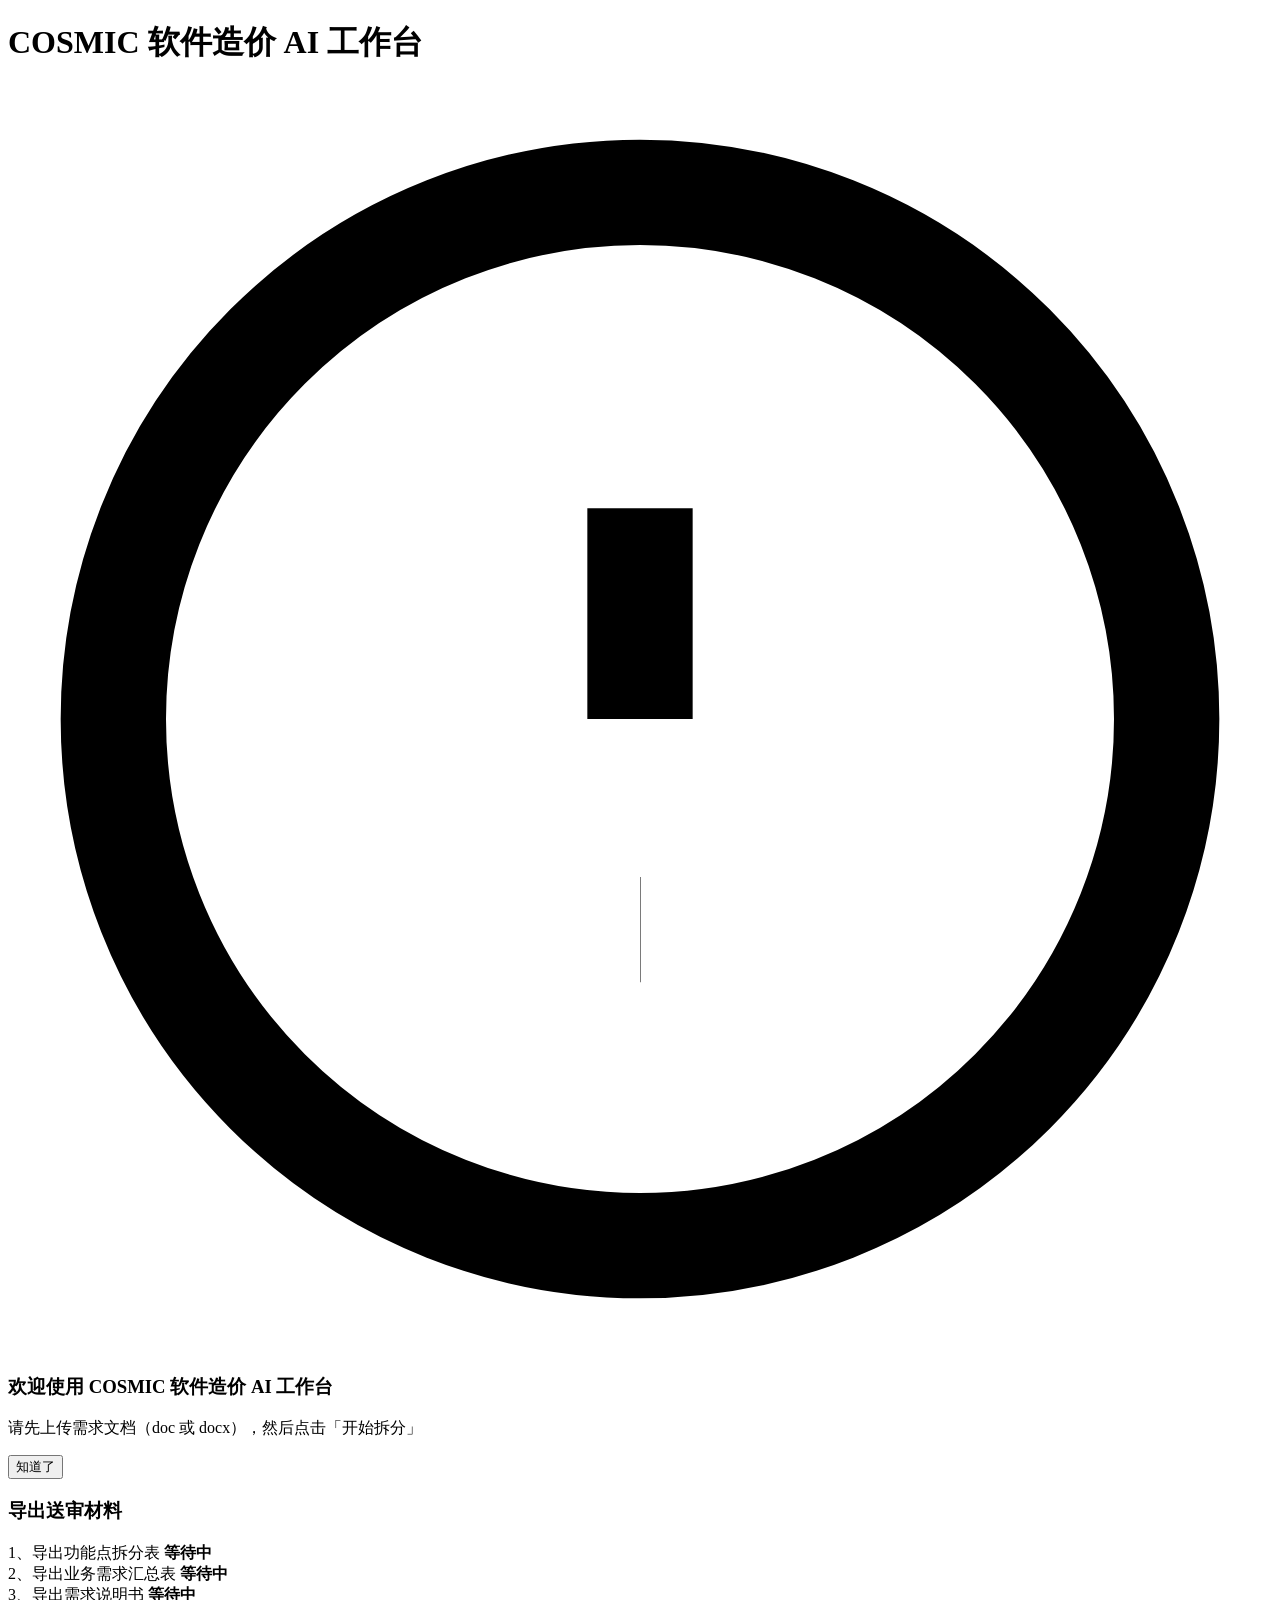
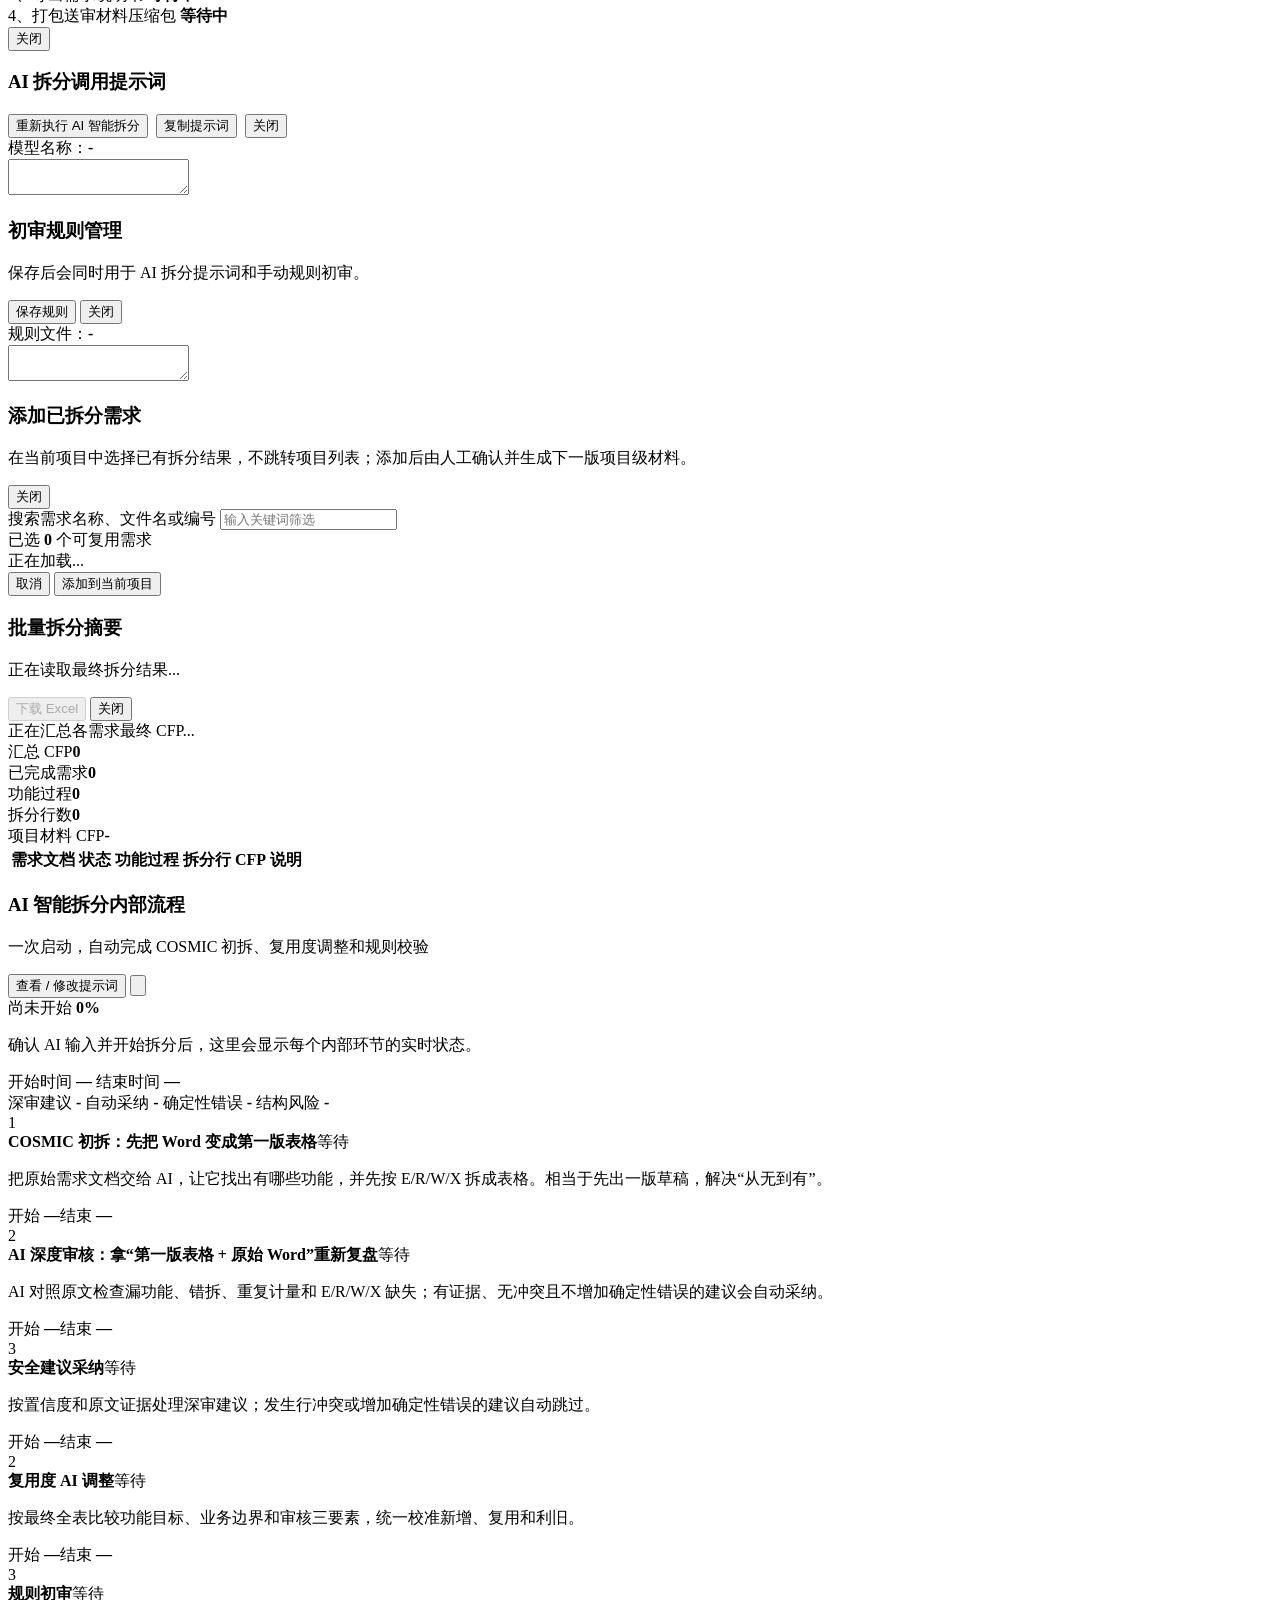
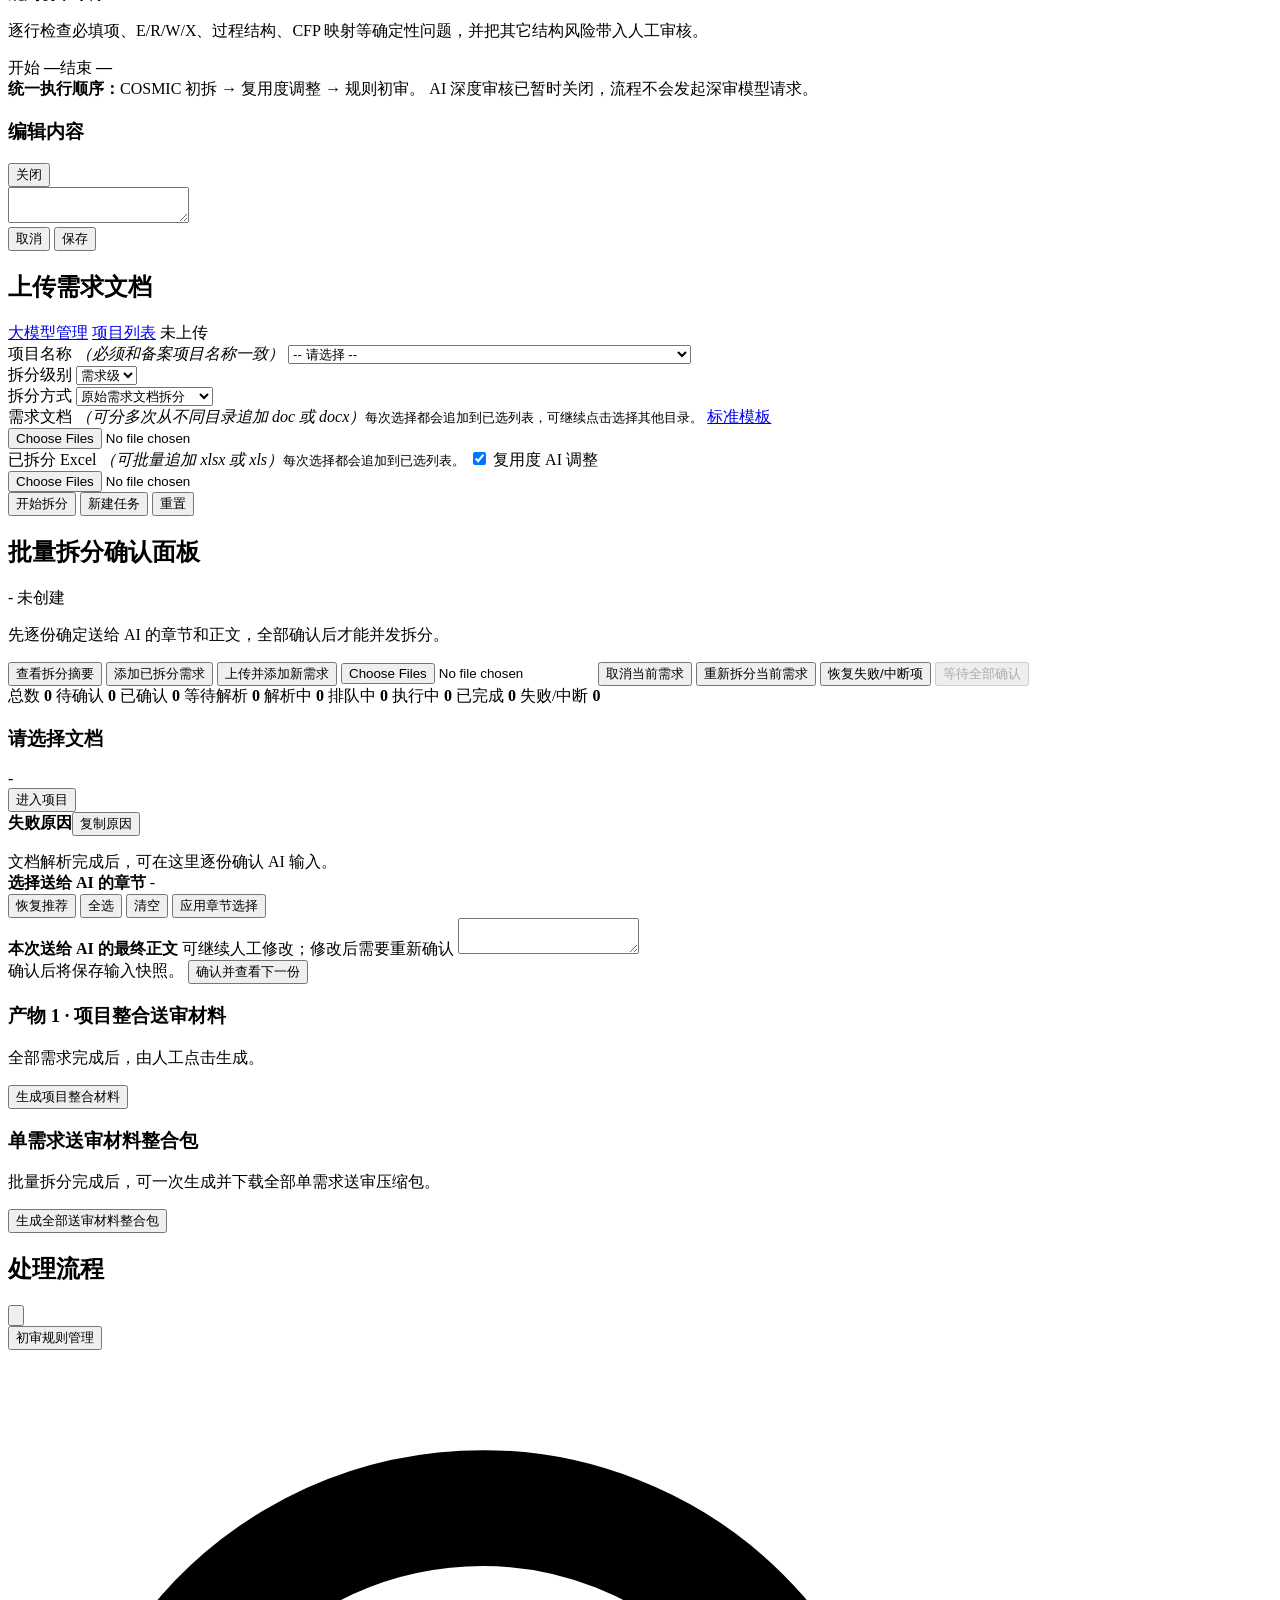
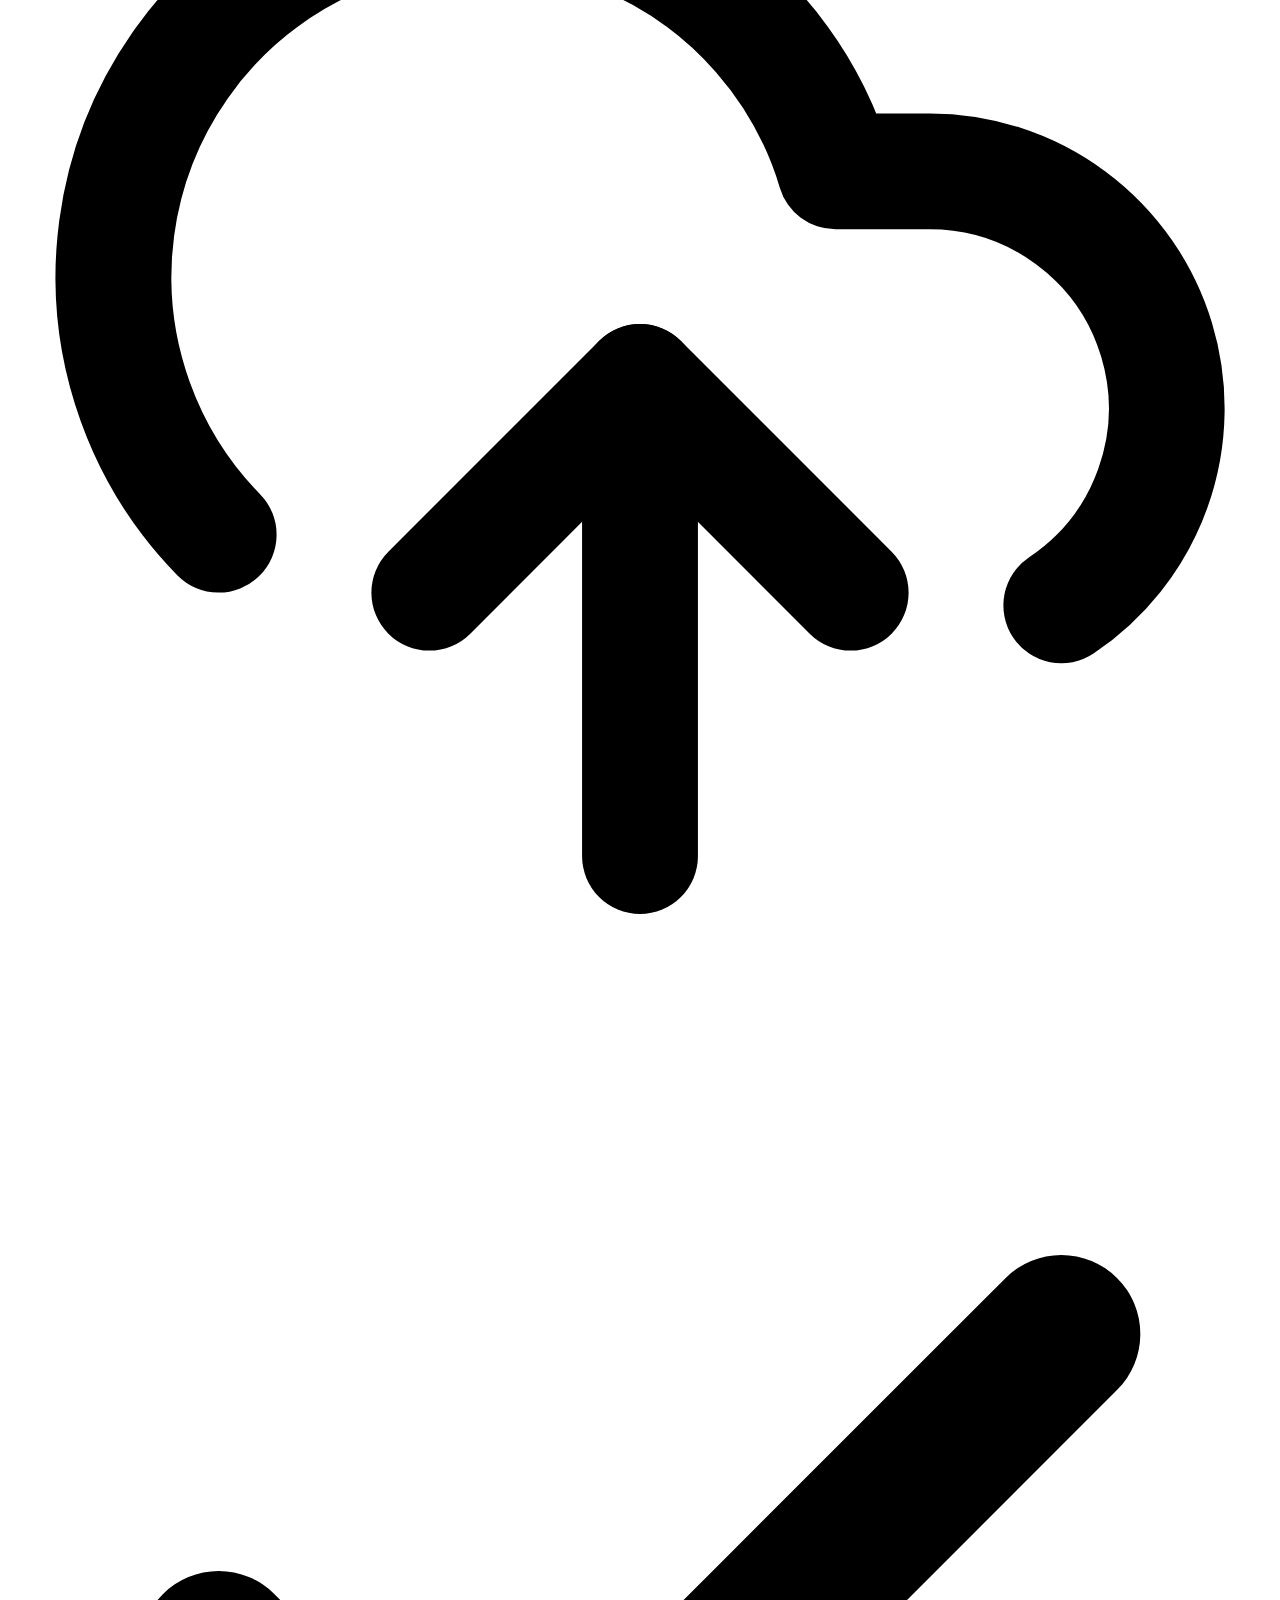
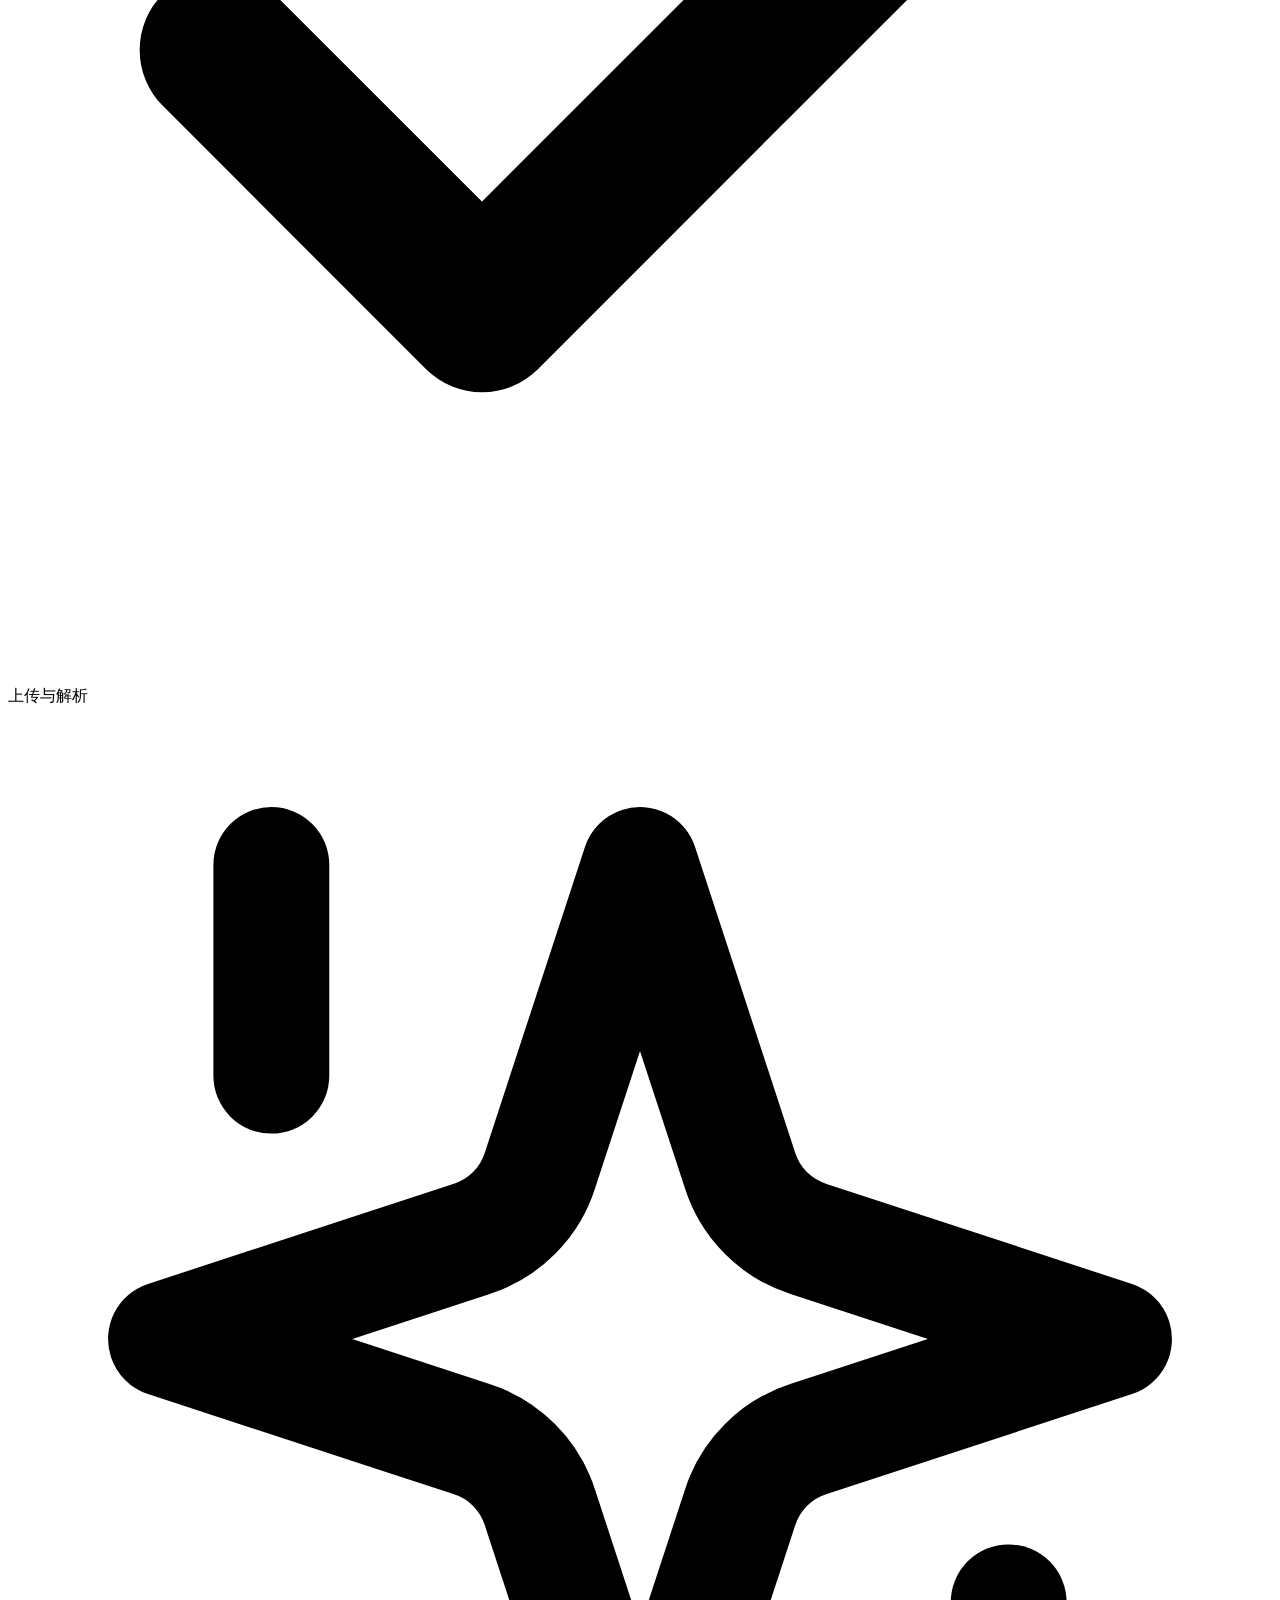
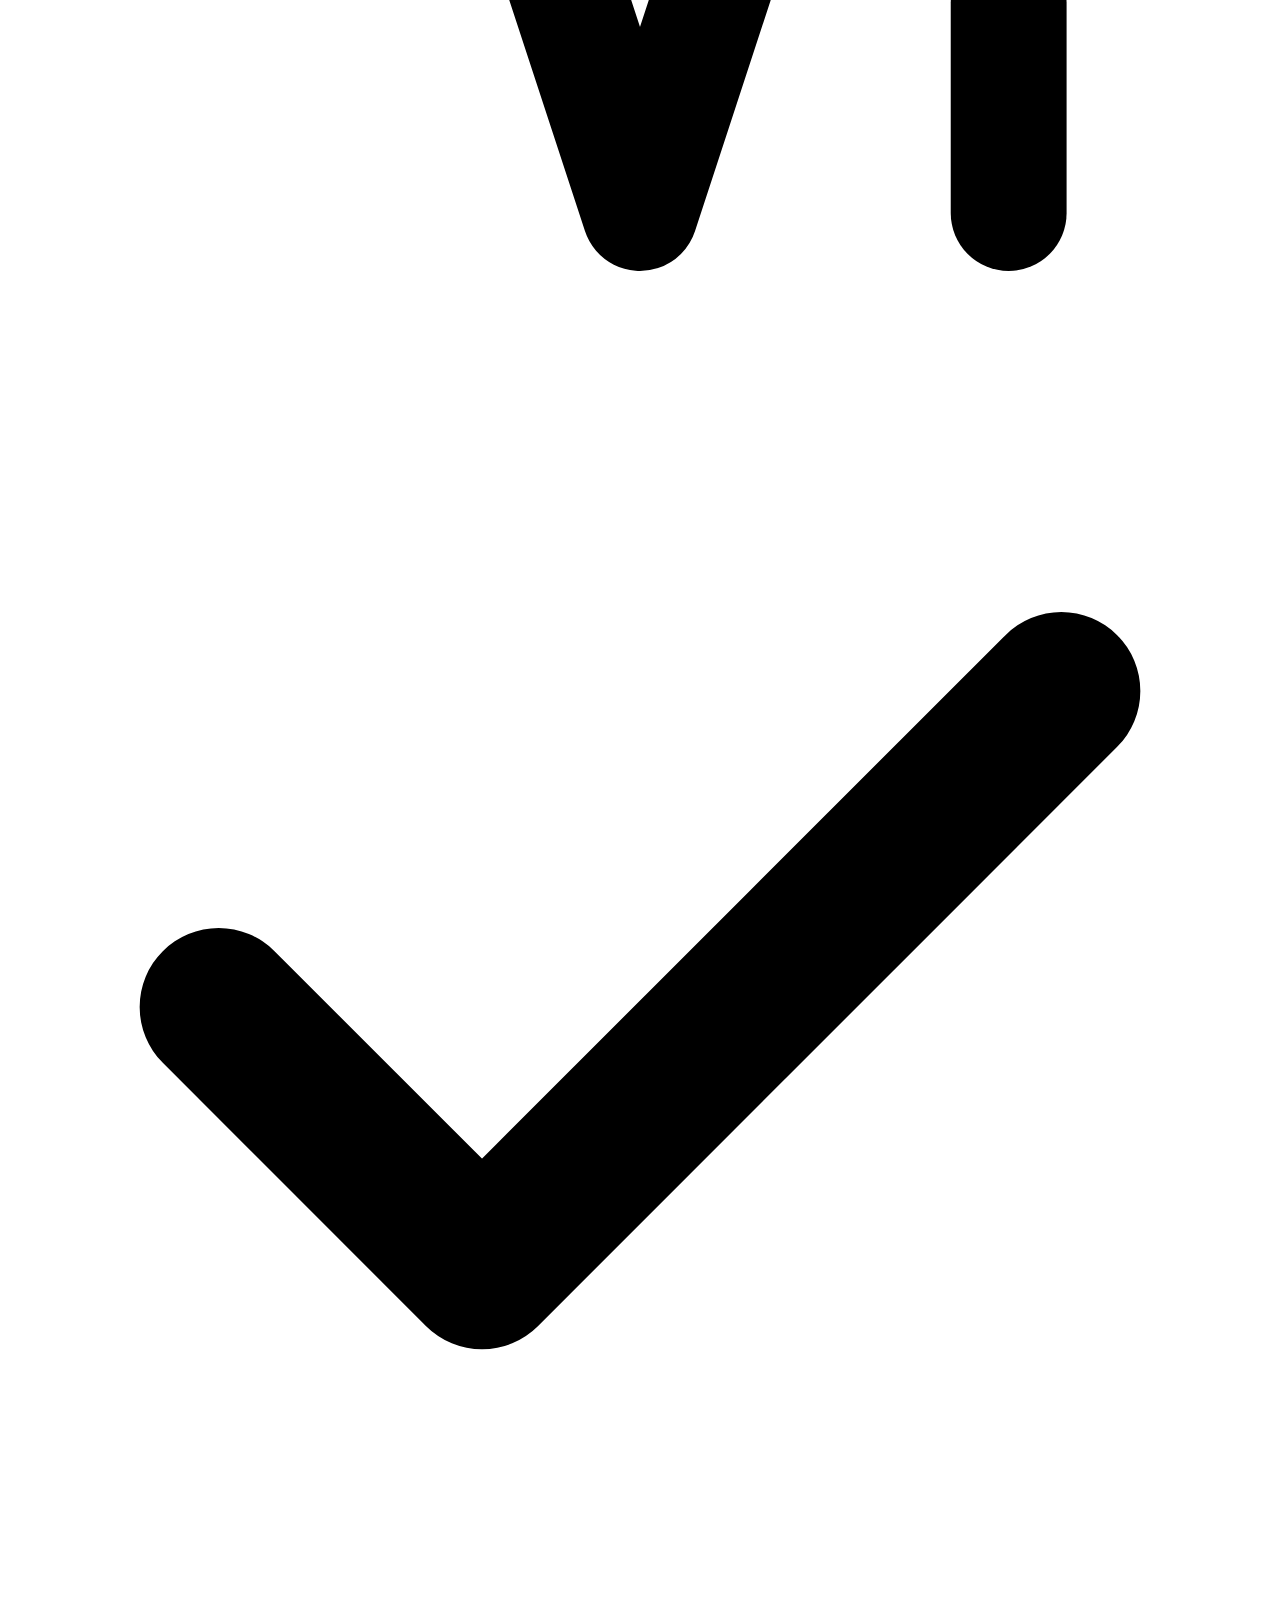
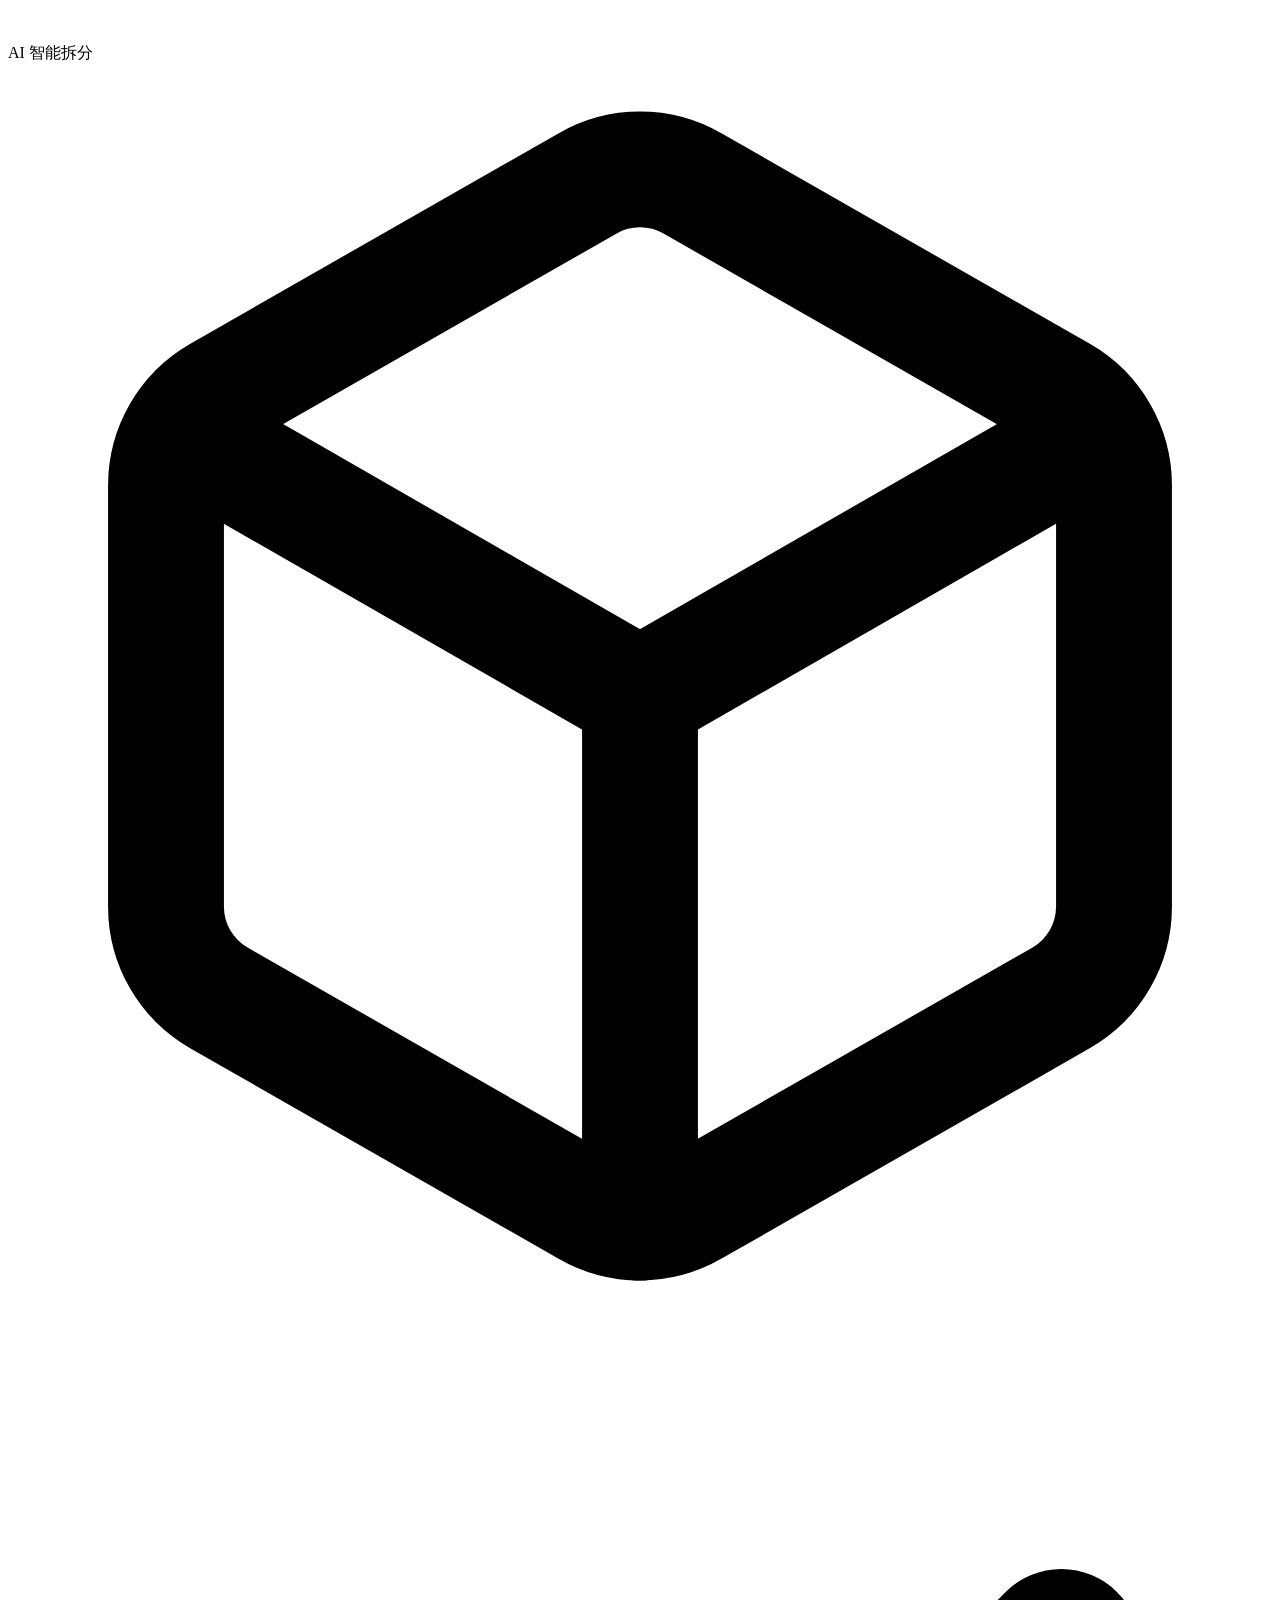
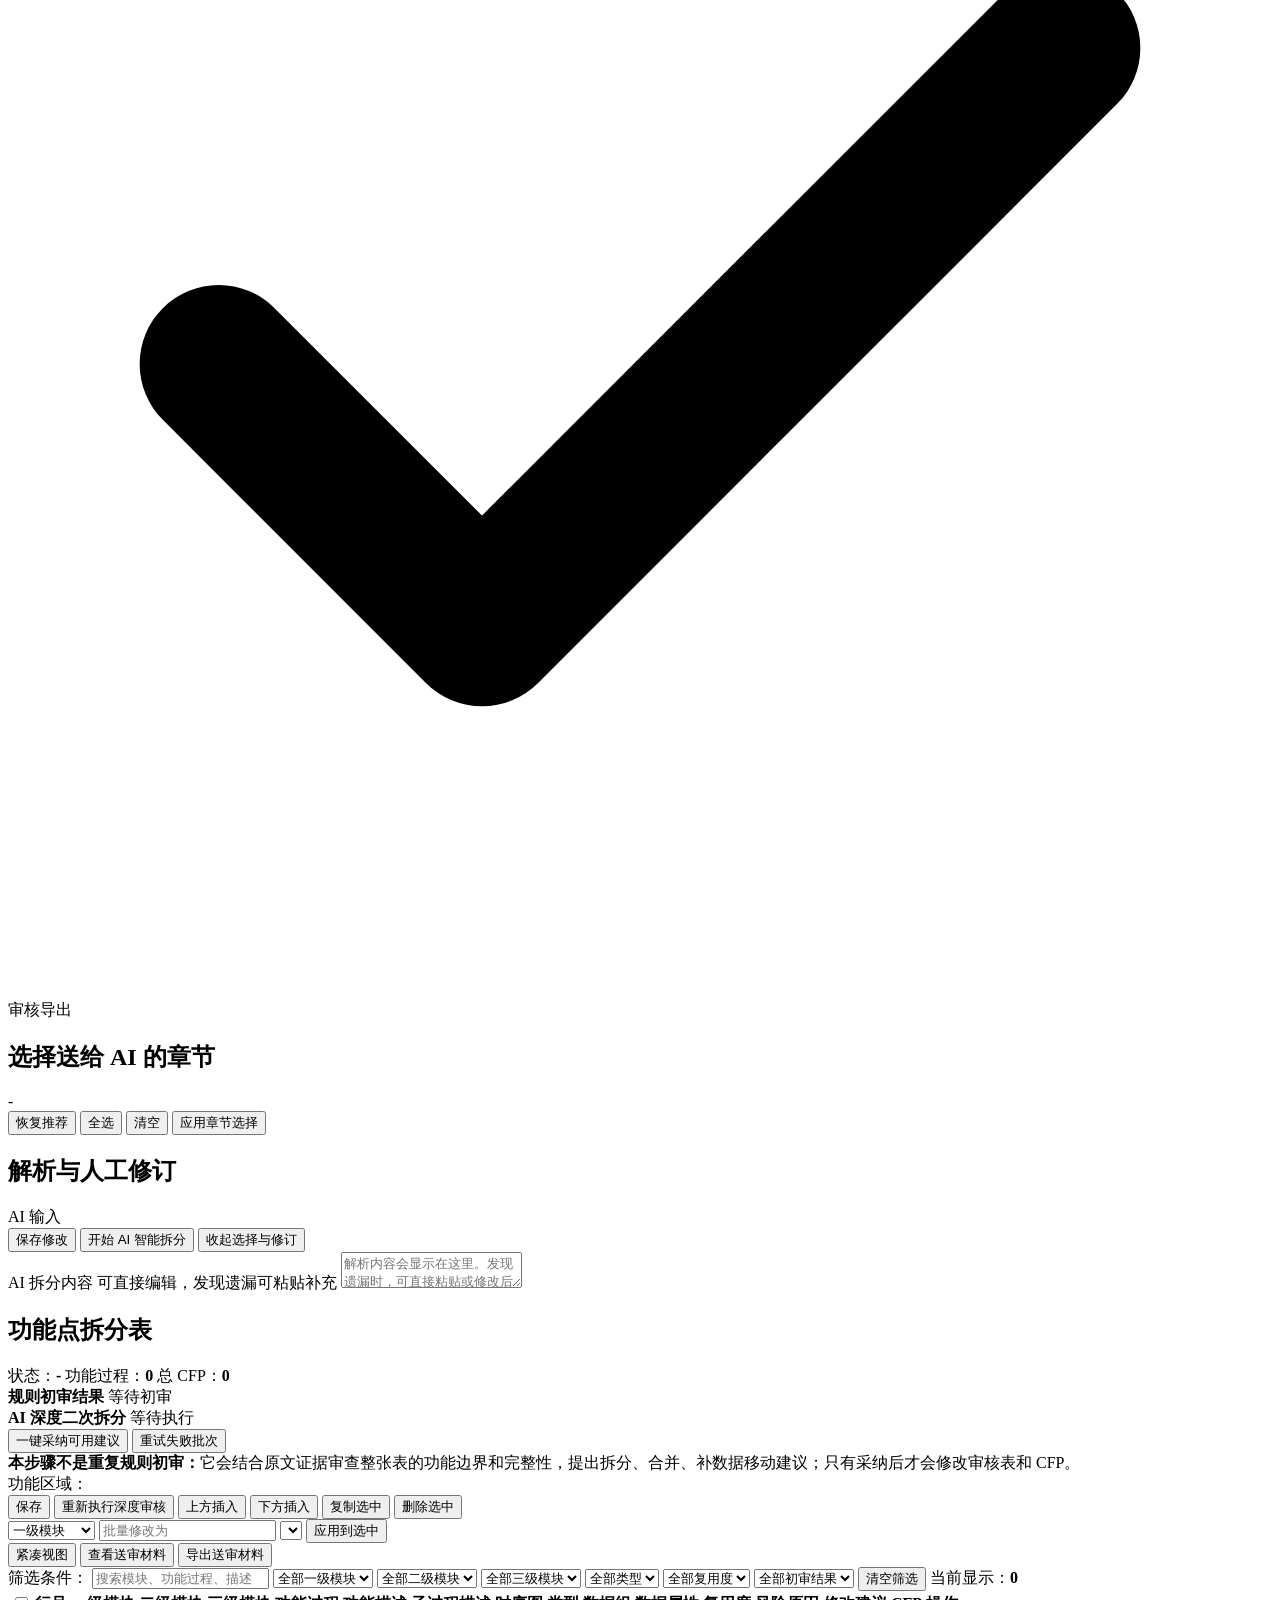
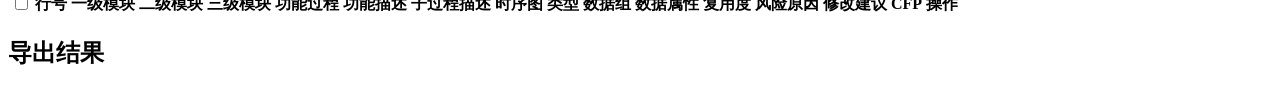
==== commit 6eb9435f: "完善11" ====
--- a/src/main/resources/static/index.html
+++ b/src/main/resources/static/index.html
@@ -99,7 +99,7 @@
       <div class="project-group-dialog-header">
         <div>
           <h3 id="projectGroupAddDialogTitle" class="dialog-title">添加已拆分需求</h3>
-          <p>在当前项目中选择已有拆分结果，不跳转项目列表；添加后自动生成下一版项目级材料。</p>
+          <p>在当前项目中选择已有拆分结果，不跳转项目列表；添加后由人工确认并生成下一版项目级材料。</p>
         </div>
         <button type="button" class="ghost" onclick="closeProjectGroupAddDialog()">关闭</button>
       </div>
@@ -408,9 +408,9 @@
         <div class="batch-materials-heading">
           <div>
             <h3>产物 1 · 项目整合送审材料</h3>
-            <p id="batchProjectMaterialsSummary" class="muted">全部需求完成智能拆分后自动生成。</p>
+            <p id="batchProjectMaterialsSummary" class="muted">全部需求完成后，由人工点击生成。</p>
           </div>
-          <button id="batchMaterialRetryBtn" type="button" class="ghost hidden" onclick="retryBatchProjectMaterials()">重试生成</button>
+          <button id="batchMaterialRetryBtn" type="button" class="ghost hidden" onclick="retryBatchProjectMaterials()">生成项目整合材料</button>
         </div>
         <div id="batchProjectMaterialFiles" class="batch-material-file-list"></div>
       </div>
@@ -690,6 +690,8 @@
     let splitMode = "document";
     let selectedDocumentFiles = [];
     let selectedExcelFiles = [];
+    let batchExcelImportFailures = [];
+    let selectedBatchExcelImportFailureIndex = 0;
     let currentProjectSourceType = "";
     let validationIssuesByRow = {};
     let lastValidationResult = null;
@@ -1854,6 +1856,9 @@
 
     async function startSplit() {
       if (splitMode === "excel") {
+        if (!confirmExcelProcessingOptions(selectedExcelFiles.length || 1)) {
+          return;
+        }
         if (selectedExcelFiles.length > 1 || selectedSplitLevel() === "PROJECT") {
           await startBatchExcelPreparation();
         } else {
@@ -1866,6 +1871,14 @@
         return;
       }
       await runAll();
+    }
+
+    function confirmExcelProcessingOptions(fileCount) {
+      const enabled = excelReuseAdjustmentEnabled();
+      return window.confirm("请再次确认本次 Excel 处理设置：\n\n"
+        + "拆分表数量：" + Number(fileCount || 0) + " 份\n"
+        + "复用度 AI 调整：" + (enabled ? "已勾选（会执行 AI 调整）" : "未勾选（保留人工复用度和 CFP）")
+        + "\n\n确认按以上设置继续？");
     }
 
     function onDocumentFilesChanged() {
@@ -2033,14 +2046,33 @@
       }
       await withBusy(async function () {
         setBatchModeActive(true);
-        setMessage("正在导入并解析 " + files.length + " 份拆分表...");
+        setMessage("正在逐份校验 " + files.length + " 份拆分表；全部通过前不会创建批次或生成材料...");
+        const validationFailures = await validateBatchSplitExcels(files, $("projectName").value);
+        if (validationFailures.length) {
+          renderBatchExcelImportFailures(validationFailures, files.length);
+          setMessage("Excel 导入校验未通过：发现 " + validationFailures.length
+            + " 份问题文档，整个批次已暂停，未开始拆分或生成材料。", "error");
+          showDialog("Excel 导入校验未通过", "发现 " + validationFailures.length
+            + " 份问题文档，整个批次已经停在校验阶段。请在批量面板右侧逐份查看具体行列问题。");
+          return;
+        }
+        batchExcelImportFailures = [];
+        setMessage("全部拆分表校验通过，正在正式导入 " + files.length + " 份拆分表...");
         const importResult = await uploadBatchSplitExcels(files, $("projectName").value);
         const projectIds = importResult.projectIds;
         const importFailures = importResult.failures;
-        if (!projectIds.length) {
-          const failureDetails = formatBatchExcelImportFailures(importFailures);
-          setMessage("拆分表导入完成：成功 0，失败 " + importFailures.length + "。", "error");
-          showDialog("全部拆分表导入失败", failureDetails);
+        if (importFailures.length || projectIds.length !== files.length) {
+          if (!importFailures.length) {
+            importFailures.push({
+              index: projectIds.length,
+              fileName: "未完成导入的 Excel",
+              message: "正式导入返回的成功数量与所选文件数量不一致（成功 " + projectIds.length
+                + "/" + files.length + "）。为避免遗漏，整个批次已停止，请重新导入。"
+            });
+          }
+          renderBatchExcelImportFailures(importFailures, files.length);
+          setMessage("Excel 正式导入未全部成功，整个批次已暂停；未开始拆分或生成材料。", "error");
+          showDialog("Excel 正式导入未完成", "正式导入阶段有文件失败，整个批次已经停下。请在右侧查看具体问题。");
           return;
         }
         const adjustReuseDegree = excelReuseAdjustmentEnabled();
@@ -2063,17 +2095,87 @@
             ? "Excel 已批量导入，正在并发执行复用度 AI 调整和规则初审。"
             : "Excel 已批量导入，正在并发保留人工复用度并执行规则初审；完成后可生成送审总包。")
           : "Excel 已导入，后台仍在载入批次；就绪后可点击“开始并发处理”。";
-        if (importFailures.length) {
-          setMessage("拆分表已全部处理：成功 " + projectIds.length + "，失败 " + importFailures.length
-            + "；成功项已进入批次继续处理。", "error");
-          showDialog("部分拆分表导入失败",
-            "成功 " + projectIds.length + " 份，失败 " + importFailures.length
-            + " 份。成功项不会受影响，已进入当前批次。\n\n"
-            + formatBatchExcelImportFailures(importFailures));
-        } else {
-          setMessage(successMessage, "success");
-        }
-      });
+        setMessage(successMessage + " 处理结束后请人工点击生成送审材料。", "success");
+      });
+    }
+
+    async function validateBatchSplitExcels(files, projectName) {
+      const failures = [];
+      let nextIndex = 0;
+      let completedCount = 0;
+      const workerCount = Math.min(3, files.length);
+      const workers = [];
+      for (let worker = 0; worker < workerCount; worker++) {
+        workers.push((async function () {
+          while (true) {
+            const index = nextIndex++;
+            if (index >= files.length) return;
+            const currentFile = files[index];
+            const formData = new FormData();
+            formData.append("file", currentFile);
+            formData.append("projectName", projectName || currentFile.name.replace(/\.[^.]+$/, ""));
+            try {
+              await requestWithTimeout("/api/files/validate-split-excel", {
+                method: "POST",
+                body: formData
+              }, SPLIT_EXCEL_IMPORT_TIMEOUT_MS, "校验“" + currentFile.name + "”");
+            } catch (error) {
+              failures.push({ index: index, fileName: currentFile.name, message: buildSplitExcelImportError(error) });
+            } finally {
+              completedCount++;
+              setMessage("正在校验拆分表... 已处理 " + completedCount + "/" + files.length
+                + "，发现问题 " + failures.length + " 份");
+            }
+          }
+        })());
+      }
+      await Promise.all(workers);
+      failures.sort(function (left, right) { return left.index - right.index; });
+      return failures;
+    }
+
+    function renderBatchExcelImportFailures(failures, totalCount) {
+      currentBatchSplitJob = null;
+      batchExcelImportFailures = failures || [];
+      selectedBatchExcelImportFailureIndex = 0;
+      setBatchModeActive(true);
+      $("batchProjectGroupBadge").classList.add("hidden");
+      $("batchSplitBadge").textContent = "Excel 校验未通过";
+      $("batchSplitBadge").className = "badge danger";
+      $("batchSplitSummary").textContent = "整个批次已暂停：请修正全部问题文档后重新导入；当前未开始拆分，也未生成送审材料。";
+      $("batchTotalCount").textContent = totalCount || batchExcelImportFailures.length;
+      ["batchAwaitingCount", "batchConfirmedCount", "batchParseQueuedCount", "batchPreparingCount",
+        "batchQueuedCount", "batchRunningCount", "batchCompletedCount"].forEach(function (id) { $(id).textContent = "0"; });
+      $("batchFailedCount").textContent = batchExcelImportFailures.length;
+      $("batchStartBtn").disabled = true;
+      $("batchStartBtn").textContent = "请先修正问题文档";
+      $("batchRetryBtn").classList.add("hidden");
+      $("batchProjectMaterials").classList.add("hidden");
+      $("batchRequirementMaterials").classList.add("hidden");
+      selectBatchExcelImportFailure(0);
+    }
+
+    function selectBatchExcelImportFailure(index) {
+      if (!batchExcelImportFailures.length) return;
+      selectedBatchExcelImportFailureIndex = Math.max(0, Math.min(index, batchExcelImportFailures.length - 1));
+      $("batchDocumentList").innerHTML = batchExcelImportFailures.map(function (failure, failureIndex) {
+        return "<button type=\"button\" class=\"batch-document-item"
+          + (failureIndex === selectedBatchExcelImportFailureIndex ? " active" : "")
+          + "\" onclick=\"selectBatchExcelImportFailure(" + failureIndex + ")\">"
+          + "<span class=\"batch-document-index\">" + (failureIndex + 1) + "</span>"
+          + "<span class=\"batch-document-name\">" + escapeHtml(failure.fileName)
+          + "<span class=\"batch-document-error\">校验失败</span></span></button>";
+      }).join("");
+      const failure = batchExcelImportFailures[selectedBatchExcelImportFailureIndex];
+      $("batchDocumentTitle").textContent = failure.fileName;
+      $("batchDocumentMeta").textContent = "Excel 导入校验失败 · 已阻止整个批次继续处理";
+      $("batchOpenProjectBtn").classList.add("hidden");
+      $("batchInputEditor").classList.add("hidden");
+      $("batchInputEmpty").classList.remove("hidden");
+      $("batchInputEmpty").classList.add("excel-import-failure-detail");
+      $("batchInputEmpty").textContent = failure.message;
+      $("batchSelectedItemError").classList.add("hidden");
+      $("batchRequirementWarning").classList.add("hidden");
     }
 
     async function waitForBatchExcelReadyAndStart(batchId) {
@@ -2222,7 +2324,7 @@
 
     function batchJobNeedsPolling(job) {
       return !!job && (job.status === "PREPARING" || job.status === "RUNNING"
-        || job.status === "MATERIAL_PENDING" || job.status === "GENERATING_MATERIALS"
+        || job.status === "GENERATING_MATERIALS"
         || job.requirementMaterialStatus === "GENERATING");
     }
 
@@ -2231,6 +2333,8 @@
       if (!job) {
         return;
       }
+      batchExcelImportFailures = [];
+      $("batchInputEmpty").classList.remove("excel-import-failure-detail");
       setBatchModeActive(true);
       const projectLevel = job.splitLevel === "PROJECT" && !!job.projectGroupId;
       $("batchProjectGroupBadge").textContent = job.projectGroupId || "-";
@@ -2443,15 +2547,18 @@
           + "，完成 " + job.completed + "/" + job.total + "，失败 " + job.failed
           + (job.failed > 0 ? "（可立即重试，不影响其他任务）" : "") + "。";
       }
-      if (job.status === "MATERIAL_PENDING" || job.status === "GENERATING_MATERIALS") {
-        return "全部需求已完成智能拆分，正在生成各需求送审材料并汇总项目级附件 1–5。";
+      if (job.status === "MATERIAL_PENDING") {
+        return "全部需求已完成处理，送审材料尚未生成；请人工检查后点击下方按钮生成。";
+      }
+      if (job.status === "GENERATING_MATERIALS") {
+        return "已由人工启动，正在生成项目级送审材料。";
       }
       if (job.status === "MATERIAL_FAILED") {
         return "需求拆分已完成，但项目级送审材料生成失败；可在下方查看原因并重试。";
       }
       if (job.status === "COMPLETED") {
         return job.splitLevel === "PROJECT"
-          ? "全部 " + job.total + " 份需求已完成处理，单需求及项目级送审材料均已生成。"
+          ? "全部 " + job.total + " 份需求已完成处理；送审材料仅在人工点击后生成。"
           : (excelBatch && job.reuseDegreeAdjustmentEnabled === false
             ? "全部 " + job.total + " 份拆分表已保留人工复用度并完成规则初审，可生成全量单需求送审包。"
             : "全部 " + job.total + " 份需求文档已完成智能拆分和规则初审。");
@@ -2513,6 +2620,8 @@
       panel.classList.toggle("hidden", !projectLevel);
       if (!projectLevel) return;
       const status = job.projectMaterialStatus || "PENDING";
+      const allCompleted = Number(job.total || 0) > 0 && Number(job.completed || 0) === Number(job.total || 0)
+        && Number(job.failed || 0) === 0;
       const summary = $("batchProjectMaterialsSummary");
       if (status === "COMPLETED") {
         summary.textContent = "V" + Number(job.projectMaterialVersion || 1) + " 已汇总 " + Number(job.projectMaterialRequirementCount || 0)
@@ -2523,9 +2632,11 @@
       } else if (status === "FAILED") {
         summary.textContent = job.projectMaterialMessage || "项目级送审材料生成失败。";
       } else {
-        summary.textContent = job.projectMaterialMessage || "全部需求完成智能拆分后自动生成。";
-      }
-      $("batchMaterialRetryBtn").classList.toggle("hidden", status !== "FAILED");
+        summary.textContent = job.projectMaterialMessage || "全部需求已完成后，由人工点击生成项目级附件 1–5。";
+      }
+      const materialButton = $("batchMaterialRetryBtn");
+      materialButton.classList.toggle("hidden", !allCompleted || status === "GENERATING");
+      materialButton.textContent = status === "COMPLETED" ? "重新生成项目整合材料" : "生成项目整合材料";
       const labels = {
         attachment1: "附件1 需求说明书",
         attachment2: "附件2 业务需求汇总表",
@@ -2560,7 +2671,7 @@
         : "单需求送审材料整合包";
       summary.textContent = job.requirementMaterialMessage
         || (projectLevel
-          ? "项目整合时自动为全部需求分别生成附件 1–3 和单需求 ZIP，再汇总为第二个总 ZIP。"
+          ? "人工确认后，为全部需求分别准备附件 1–3 和单需求 ZIP，再汇总为第二个总 ZIP。"
           : "将为 " + Number(job.completed || 0) + " 个已完成需求分别生成附件 1–3 和单需求 ZIP，再汇总为一个总 ZIP。");
       button.disabled = status === "GENERATING";
       button.textContent = status === "GENERATING" ? "正在生成，请稍候…"
@@ -2831,10 +2942,15 @@
         return;
       }
       const splitCount = Number(currentBatchSplitJob.confirmed || 0);
+      const excelBatch = (currentBatchSplitJob.items || []).length > 0
+        && (currentBatchSplitJob.items || []).every(function (item) { return item.existingRows; });
       const confirmed = window.confirm("确认开始并发拆分 " + splitCount
         + " 份已确认的需求文档？\n\n只会启动本次新增并已确认的需求，不会重复执行已完成成员。"
+        + (excelBatch ? "\n\n复用度 AI 调整当前："
+          + (currentBatchSplitJob.reuseDegreeAdjustmentEnabled === false
+            ? "未勾选（保留人工结果）" : "已勾选（执行 AI 调整）") : "")
         + (currentBatchSplitJob.splitLevel === "PROJECT"
-          ? "\n全部完成后将自动生成各需求送审材料和项目级附件 1–5。" : ""));
+          ? "\n全部完成后不会自动生成材料，需人工点击生成。" : ""));
       if (!confirmed) {
         return;
       }
@@ -2870,7 +2986,7 @@
         currentBatchSplitJob = response.data || currentBatchSplitJob;
         renderBatchSplitJob();
         startBatchSplitPolling();
-        setMessage("失败文档已独立重新进入处理队列，不会中断其他正在执行的任务；已成功结果保留，全部成功后自动生成项目材料。", "success");
+        setMessage("失败文档已独立重新进入处理队列，不会中断其他任务；已成功结果保留，全部成功后请人工生成项目材料。", "success");
       } catch (error) {
         showDialog("重试失败", error.message || "请稍后再试。");
       }
@@ -2878,6 +2994,8 @@
 
     async function retryBatchProjectMaterials() {
       if (!currentBatchSplitJob) return;
+      if (!window.confirm("确认现在生成项目整合送审材料（附件 1–5）？\n\n"
+        + "系统只会在本次人工确认后开始生成；已有单需求材料会优先复用，不重复调用 AI。")) return;
       const button = $("batchMaterialRetryBtn");
       button.disabled = true;
       try {
@@ -2886,7 +3004,7 @@
         currentBatchSplitJob = response.data || currentBatchSplitJob;
         renderBatchSplitJob();
         startBatchSplitPolling();
-        setMessage("项目级送审材料已重新进入生成队列。", "success");
+        setMessage("已人工启动项目级送审材料生成。", "success");
       } catch (error) {
         showDialog("重试材料生成失败", error.message || "请稍后再试。");
       } finally {
@@ -3075,7 +3193,7 @@
         closeProjectGroupAddDialog();
         renderBatchSplitJob();
         startBatchSplitPolling();
-        setMessage("已添加 " + projectIds.length + " 个已拆分需求，正在生成下一版项目级材料。", "success");
+        setMessage("已添加 " + projectIds.length + " 个已拆分需求；现成附件将优先复用，请人工点击生成下一版项目材料。", "success");
       } catch (error) {
         showDialog("添加已有需求失败", error.message || "请稍后重试。");
       } finally {
@@ -3408,10 +3526,9 @@
             ? "Excel 已导入，正在自动执行复用度 AI 调整和规则初审..."
             : "Excel 已导入，正在保留人工复用度并执行规则初审...");
           await executeSmartSplitWorkflow("EXCEL", "", adjustReuseDegree);
-          if (!adjustReuseDegree) {
-            setMessage("人工复用度已保留，正在直接生成 Word、汇总表、功能点表和送审压缩包...");
-            await exportReviewMaterials();
-          }
+          setMessage(adjustReuseDegree
+            ? "复用度 AI 调整和规则初审已完成；请人工检查后点击“导出送审材料”。"
+            : "人工复用度已保留并完成规则初审；请人工检查后点击“导出送审材料”。", "success");
         });
       } catch (error) {
         markActive("ai");
@@ -3680,6 +3797,11 @@
 
     function functionProcessKey(row) {
       const value = normalizeRow(row || {});
+      if (textOr(value.functionProcessId, "").trim()) {
+        return ["ID:" + value.functionProcessId, value.functionProcess]
+          .map(function (item) { return textOr(item, "").trim(); })
+          .join("\u001f");
+      }
       return [value.level1Module, value.level2Module, value.level3Module,
         value.functionalUser, value.triggerEvent, value.functionProcess]
         .map(function (item) { return textOr(item, "").trim(); })
@@ -4446,7 +4568,7 @@
     function buildSplitExcelImportError(error) {
       const message = error && error.message ? error.message : "导入失败，请检查 Excel 模板和数据内容。";
       if (message.indexOf("404") >= 0 || message.indexOf("Not Found") >= 0) {
-        return "导入接口不可用，请确认后端服务已更新并重启。\n\n接口：/api/files/upload-split-excel";
+        return "Excel 校验/导入接口不可用，请确认后端服务已更新并重启。\n\n接口：/api/files/validate-split-excel、/api/files/upload-split-excel";
       }
       if (message.indexOf("功能点拆分表") >= 0 || message.indexOf("工作表") >= 0 || message.indexOf("sheet") >= 0) {
         return message + "\n\n处理建议：请确认上传的是附件3功能点拆分表，并且工作簿中存在“2、功能点拆分表”页；如果 sheet 名不同，请保留表头中的客户需求、一级模块、功能过程、数据移动、复用度等字段。";
@@ -5099,6 +5221,7 @@
     function blankReviewRow(baseRow) {
       const base = baseRow || {};
       return normalizeRow({
+        functionProcessId: base.functionProcessId || "",
         projectName: base.projectName || $("projectName").value || "",
         level1Module: base.level1Module || "",
         level2Module: base.level2Module || "",
@@ -5120,6 +5243,7 @@
     function emptyInsertedReviewRow(referenceRow) {
       const reference = referenceRow || {};
       return markInsertedBlankRow(normalizeInsertedBlankRow({
+        functionProcessId: reference.functionProcessId || "",
         projectName: reference.projectName || $("projectName").value || "",
         level1Module: "",
         level2Module: "",
@@ -5322,9 +5446,9 @@
     function normalizeRow(row) {
       const next = Object.assign({}, row || {});
       next.level1Module = textOr(next.level1Module, "未命名模块");
-      next.level2Module = textOr(next.level2Module, next.level1Module);
-      next.level3Module = textOr(next.level3Module, next.level2Module);
-      next.functionProcess = textOr(next.functionProcess, next.level3Module);
+      next.level2Module = textOr(next.level2Module, "");
+      next.functionProcess = textOr(next.functionProcess, next.level3Module, next.level2Module, next.level1Module);
+      next.level3Module = textOr(next.level3Module, next.functionProcess);
       next.subProcessDescription = textOr(next.subProcessDescription, next.functionProcess);
       next.movementType = movementOptions.indexOf(next.movementType) >= 0 ? next.movementType : "E";
       next.dataGroup = textOr(next.dataGroup, next.functionProcess);
@@ -5619,15 +5743,17 @@
         return;
       }
       let exportStructureRiskCount = 0;
+      let exportErrorCount = 0;
       try {
         const validationResponse = await runRuleValidationRequest();
         const validation = validationResponse.data || {};
         renderRuleValidation(validation);
         exportStructureRiskCount = Number(validation.structureRiskCount || 0);
-        if ((validation.errorCount || 0) > 0) {
-          showDialog("无法导出送审材料",
-            "当前拆分结果仍有 " + (validation.errorCount || 0)
-              + " 条确定性错误。请按初审结果修正后再导出；结构风险不阻断导出。");
+        exportErrorCount = Number(validation.errorCount || 0);
+        if (exportErrorCount > 0 && !window.confirm(
+          "当前拆分结果仍有 " + exportErrorCount + " 条红色确定性错误。\n\n"
+          + "系统将允许继续导出，并在功能点拆分表中保留红色标记和问题原因，方便您导出后人工修改。"
+          + "\n\n确认仍要生成送审材料？")) {
           return;
         }
       } catch (error) {
@@ -5635,9 +5761,9 @@
         return;
       }
       openExportDialog();
-      if (exportStructureRiskCount > 0) {
-        setExportProgressHint("当前仍有 " + exportStructureRiskCount
-          + " 条结构风险：允许导出，相关行及风险原因将在功能点拆分表中着色，供人工审核。");
+      if (exportErrorCount > 0 || exportStructureRiskCount > 0) {
+        setExportProgressHint("当前包含 " + exportErrorCount + " 条红色确定性错误、"
+          + exportStructureRiskCount + " 条结构风险：均允许导出，相关行及原因将在功能点拆分表中着色，供人工修改。");
       }
       $("export-dialog-close").disabled = true;
       await withBusy(async function () {
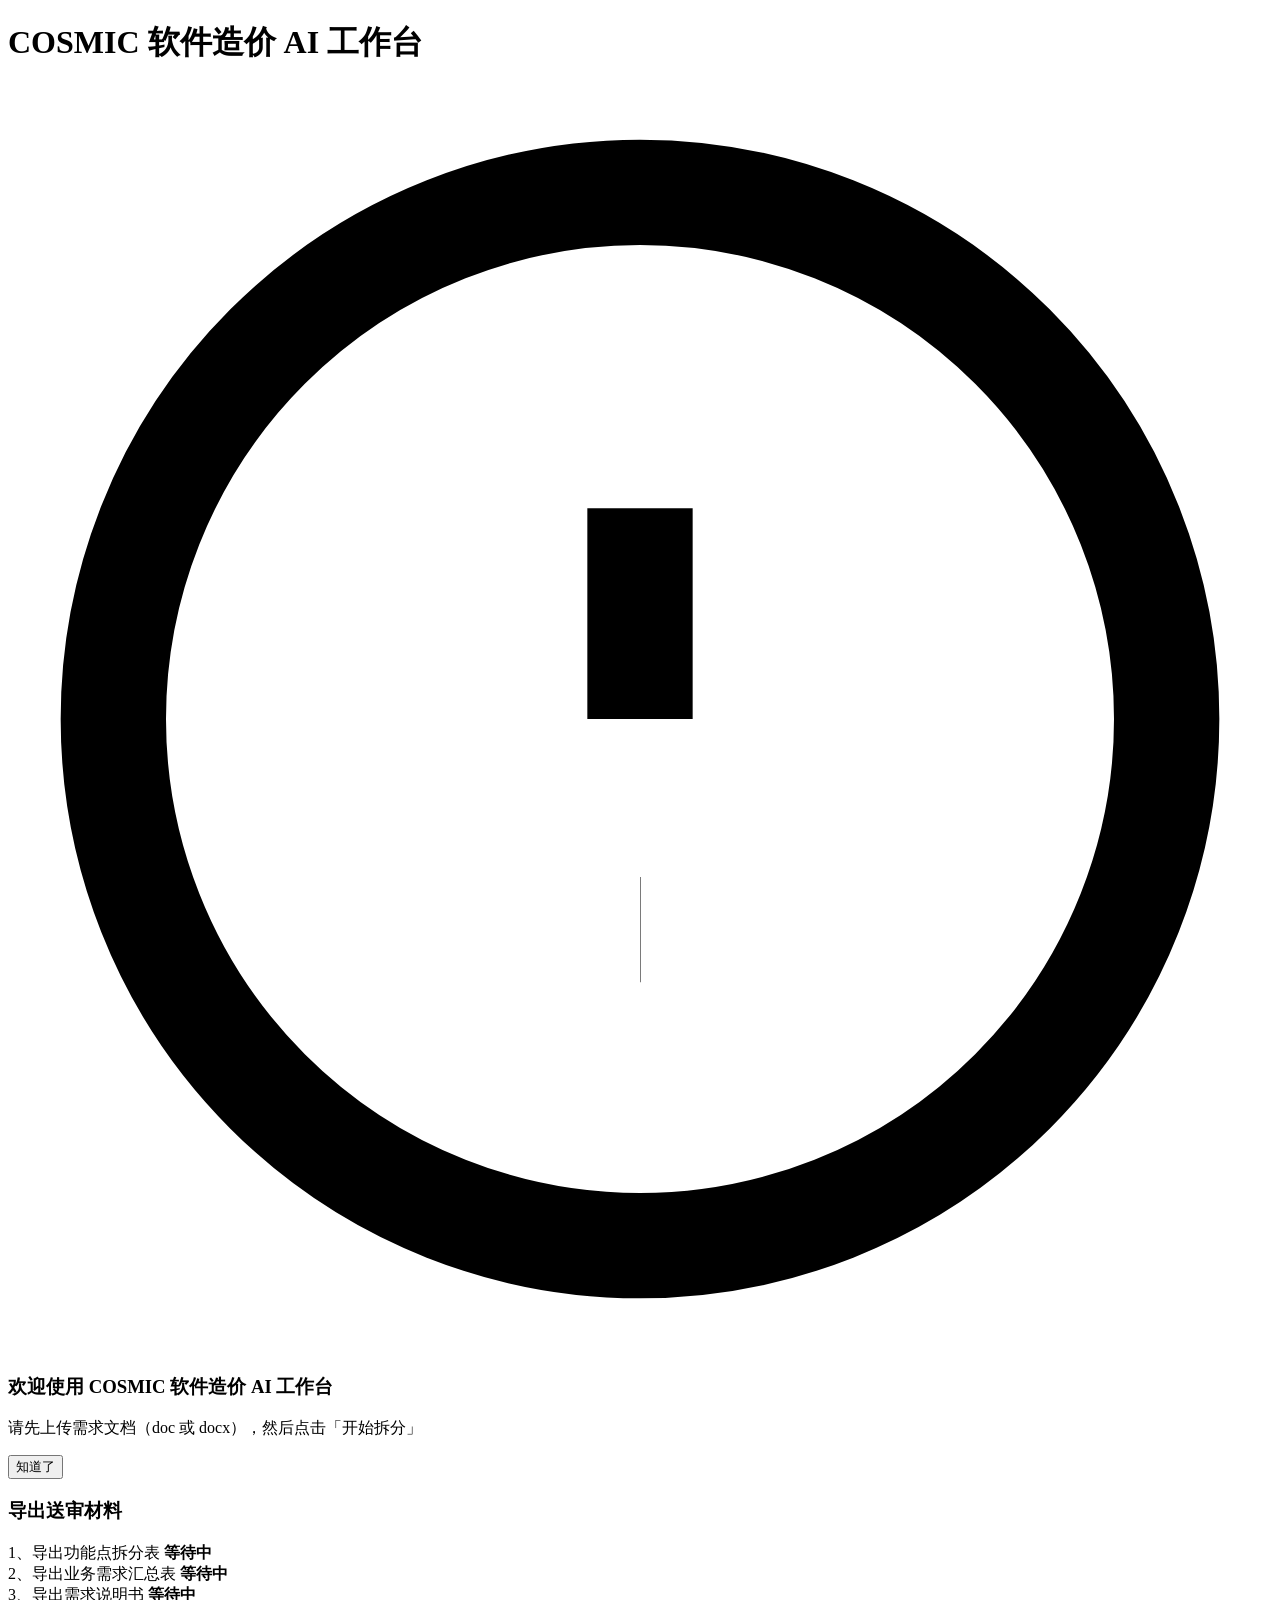
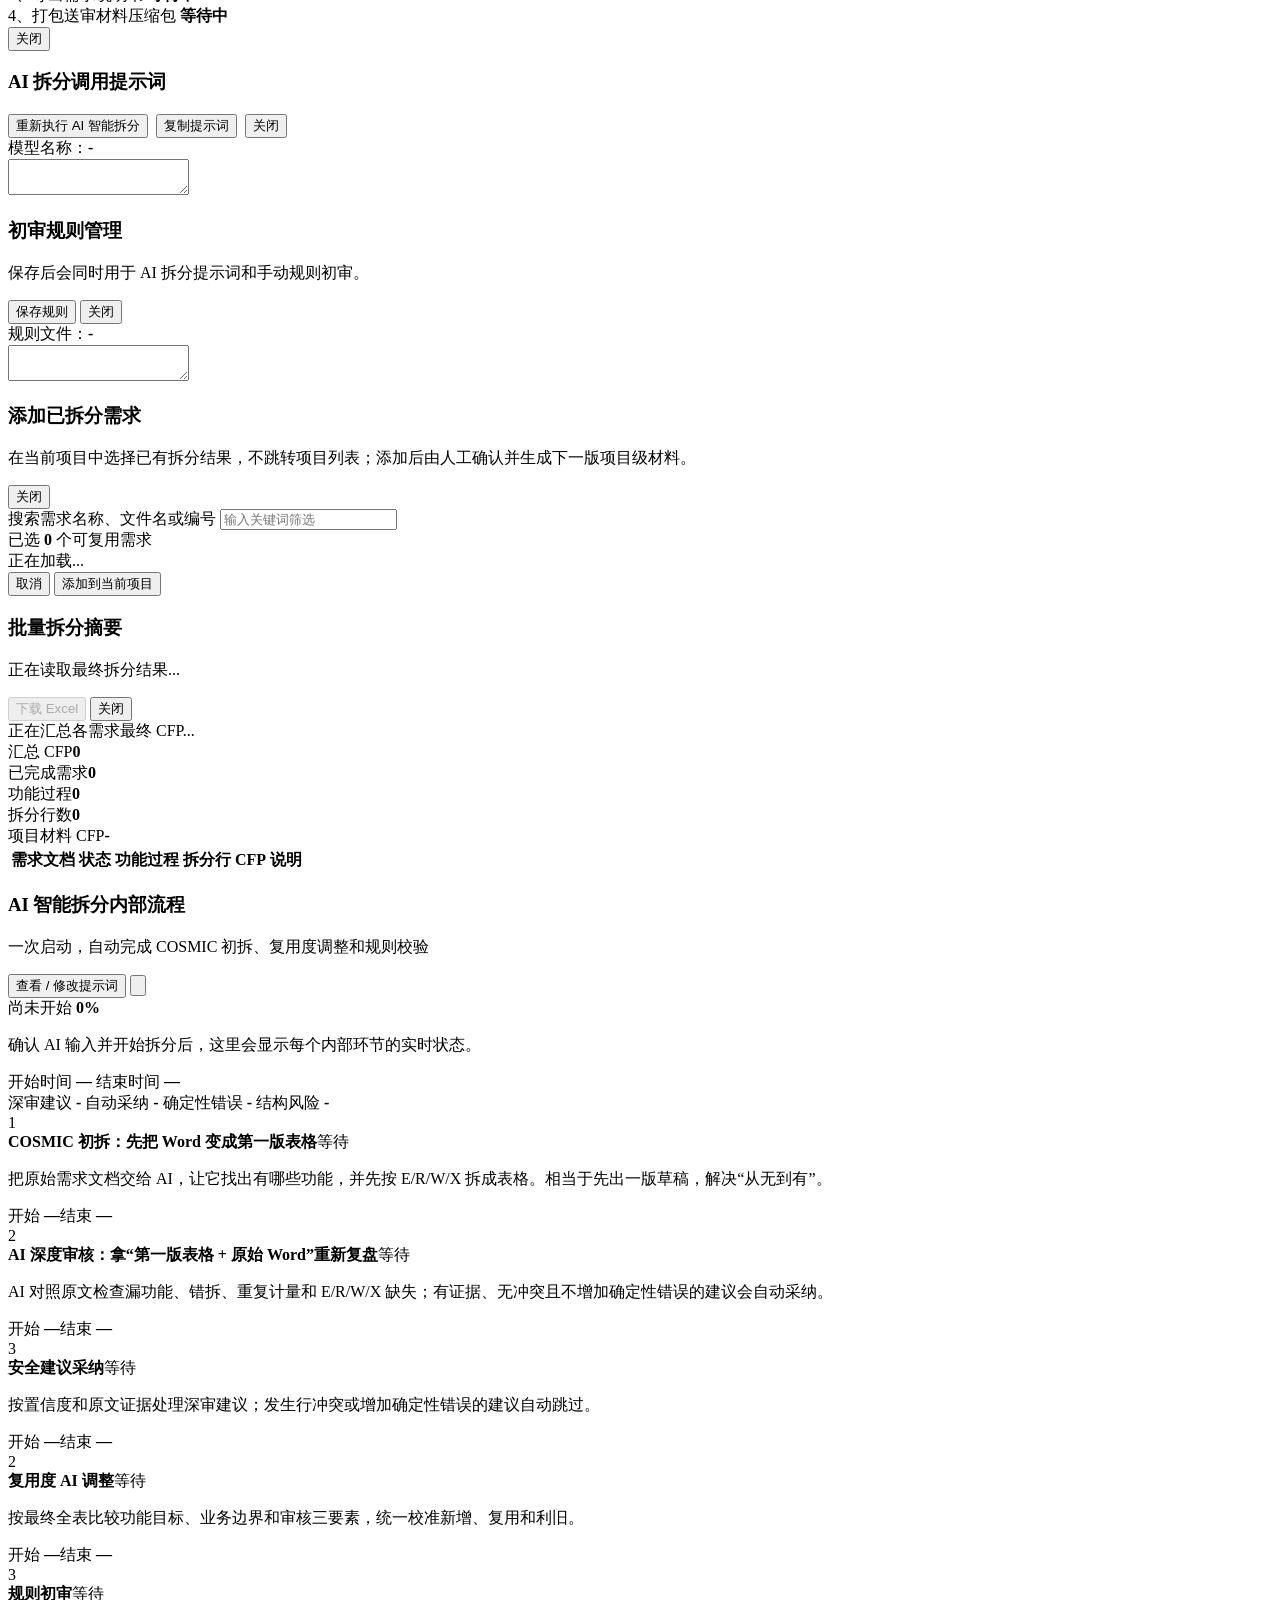
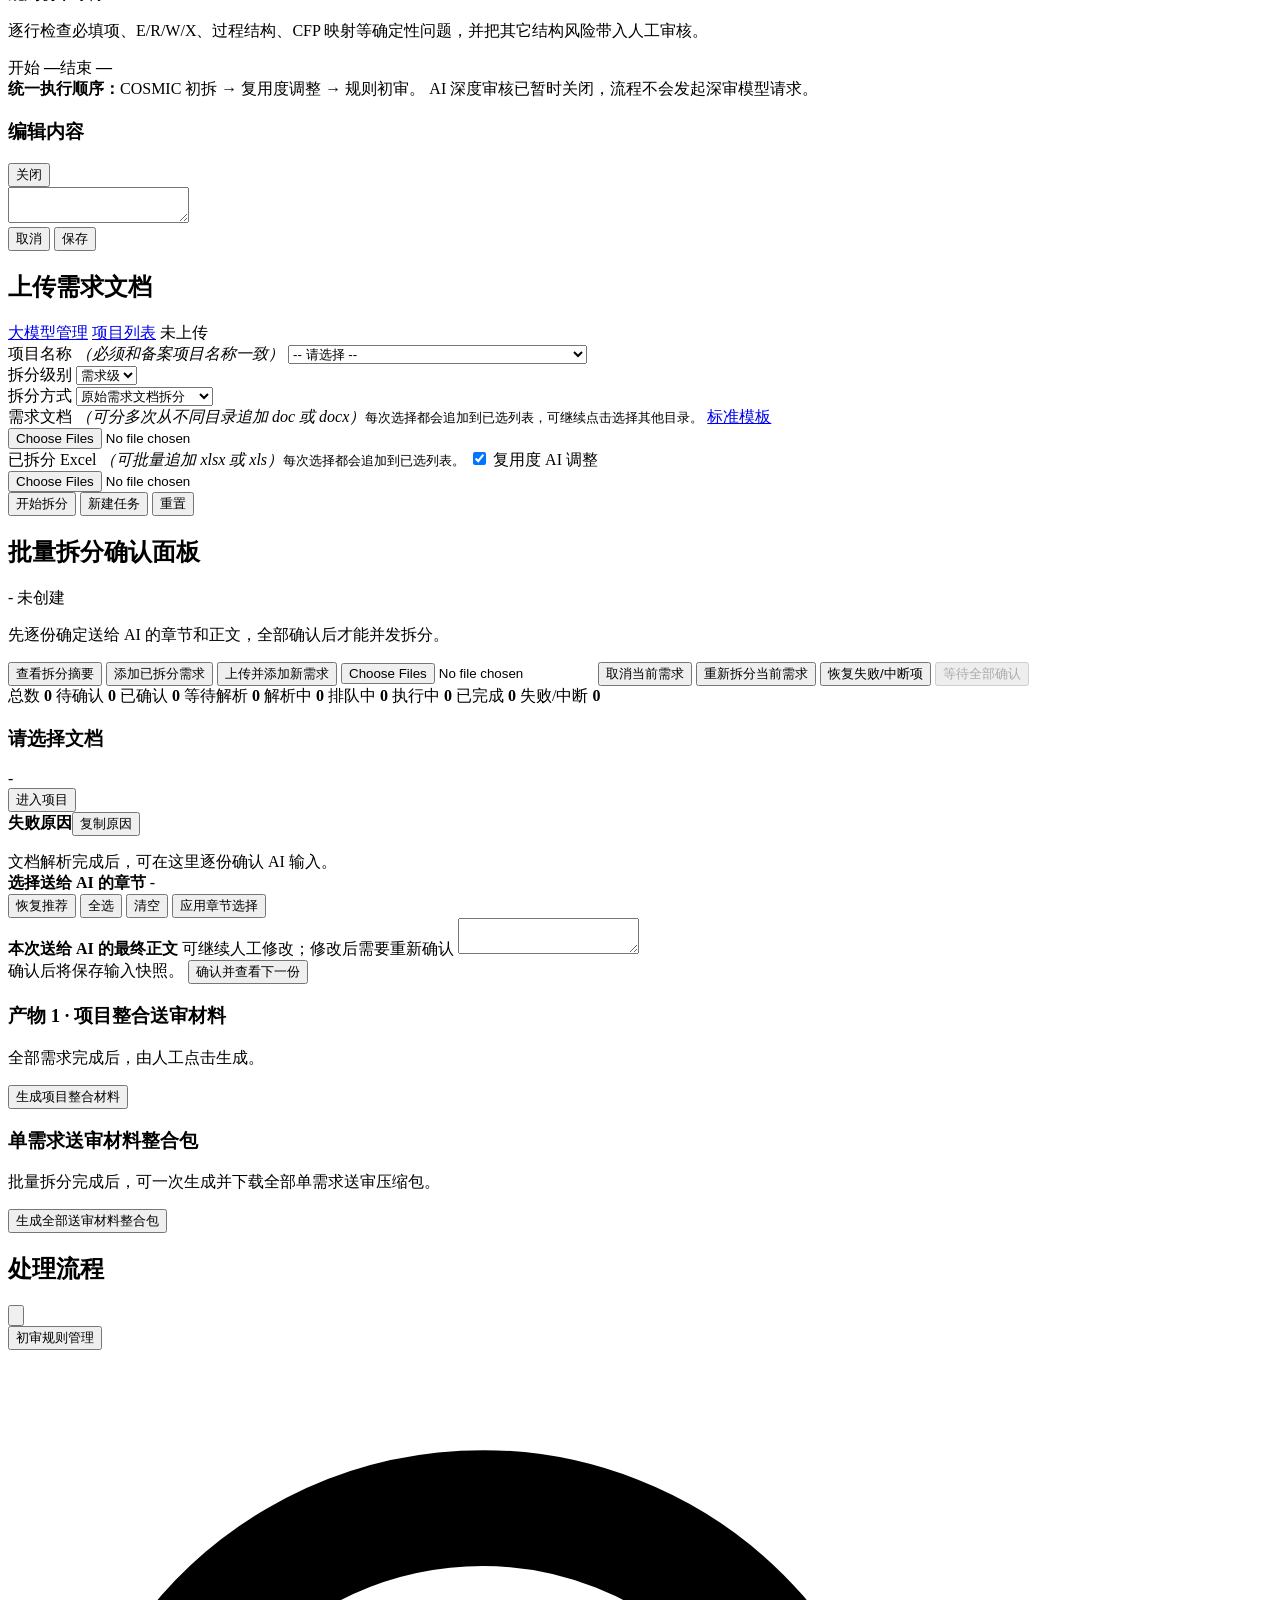
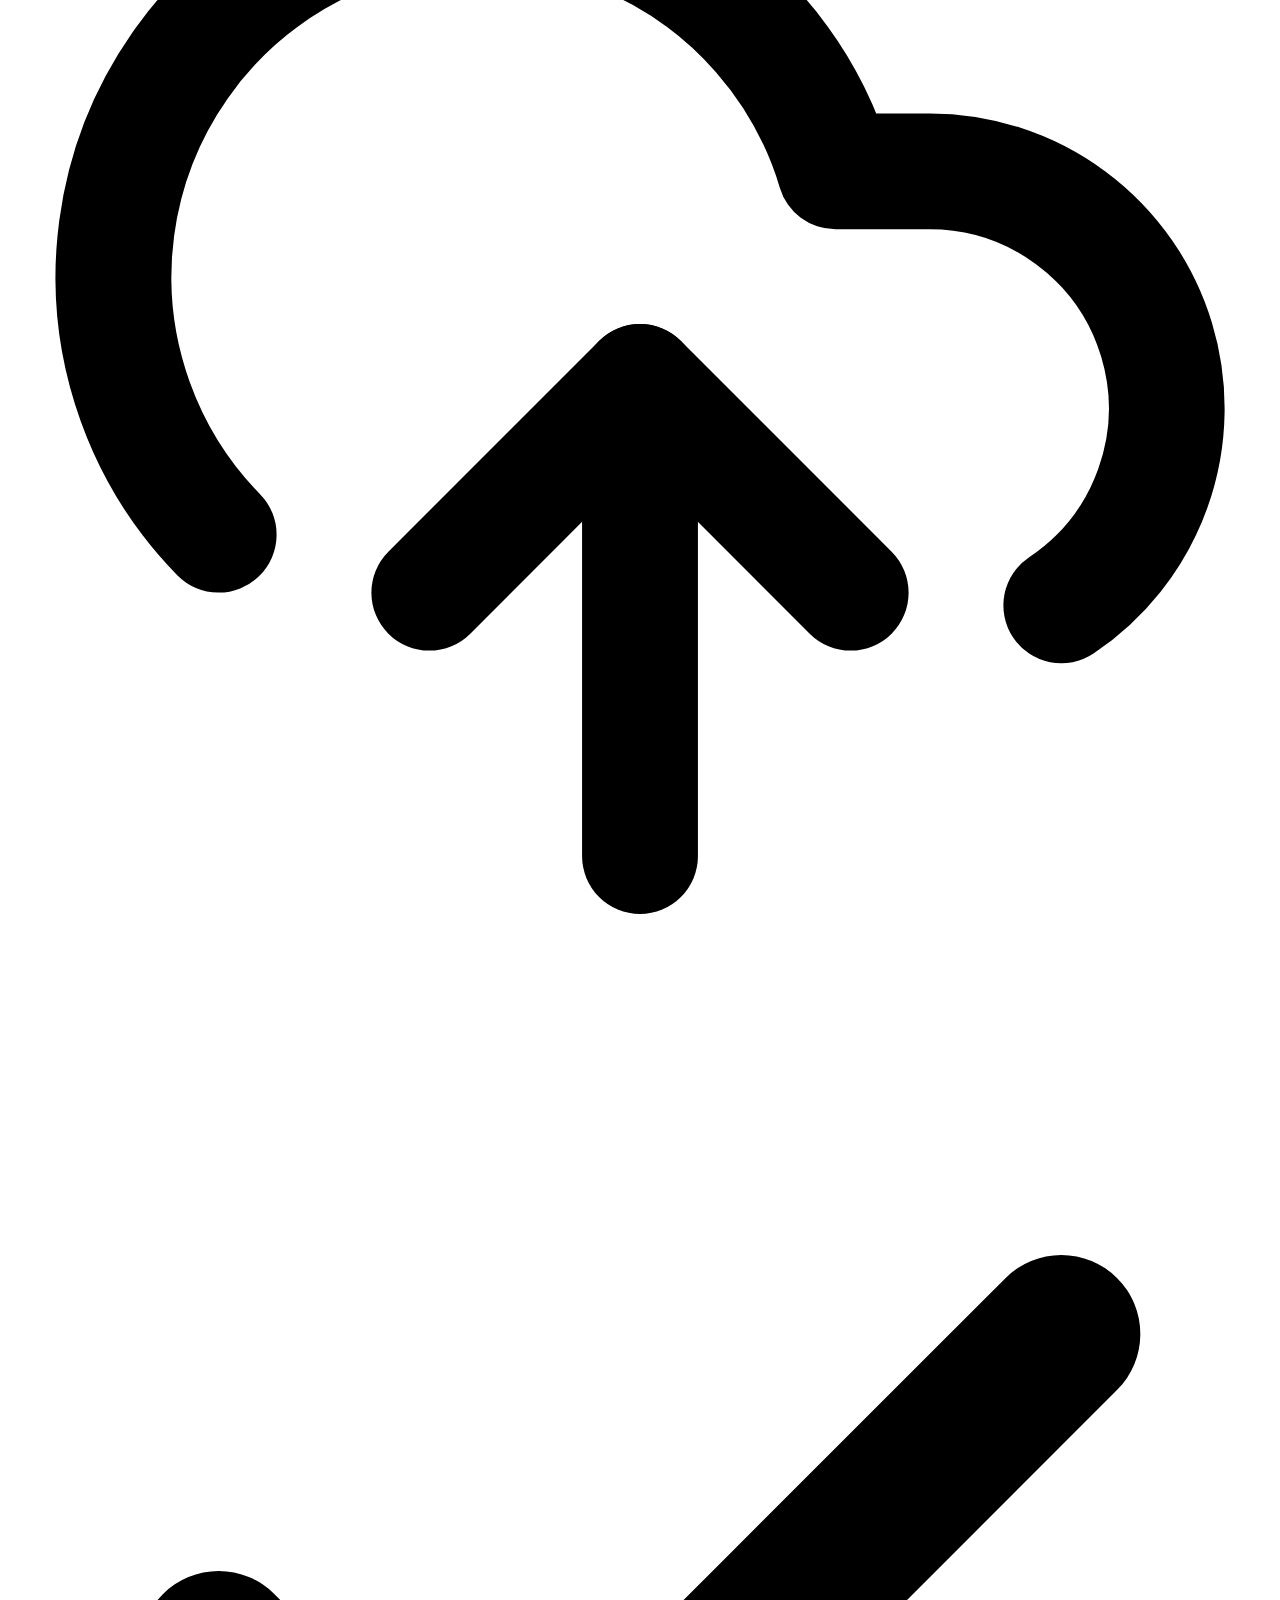
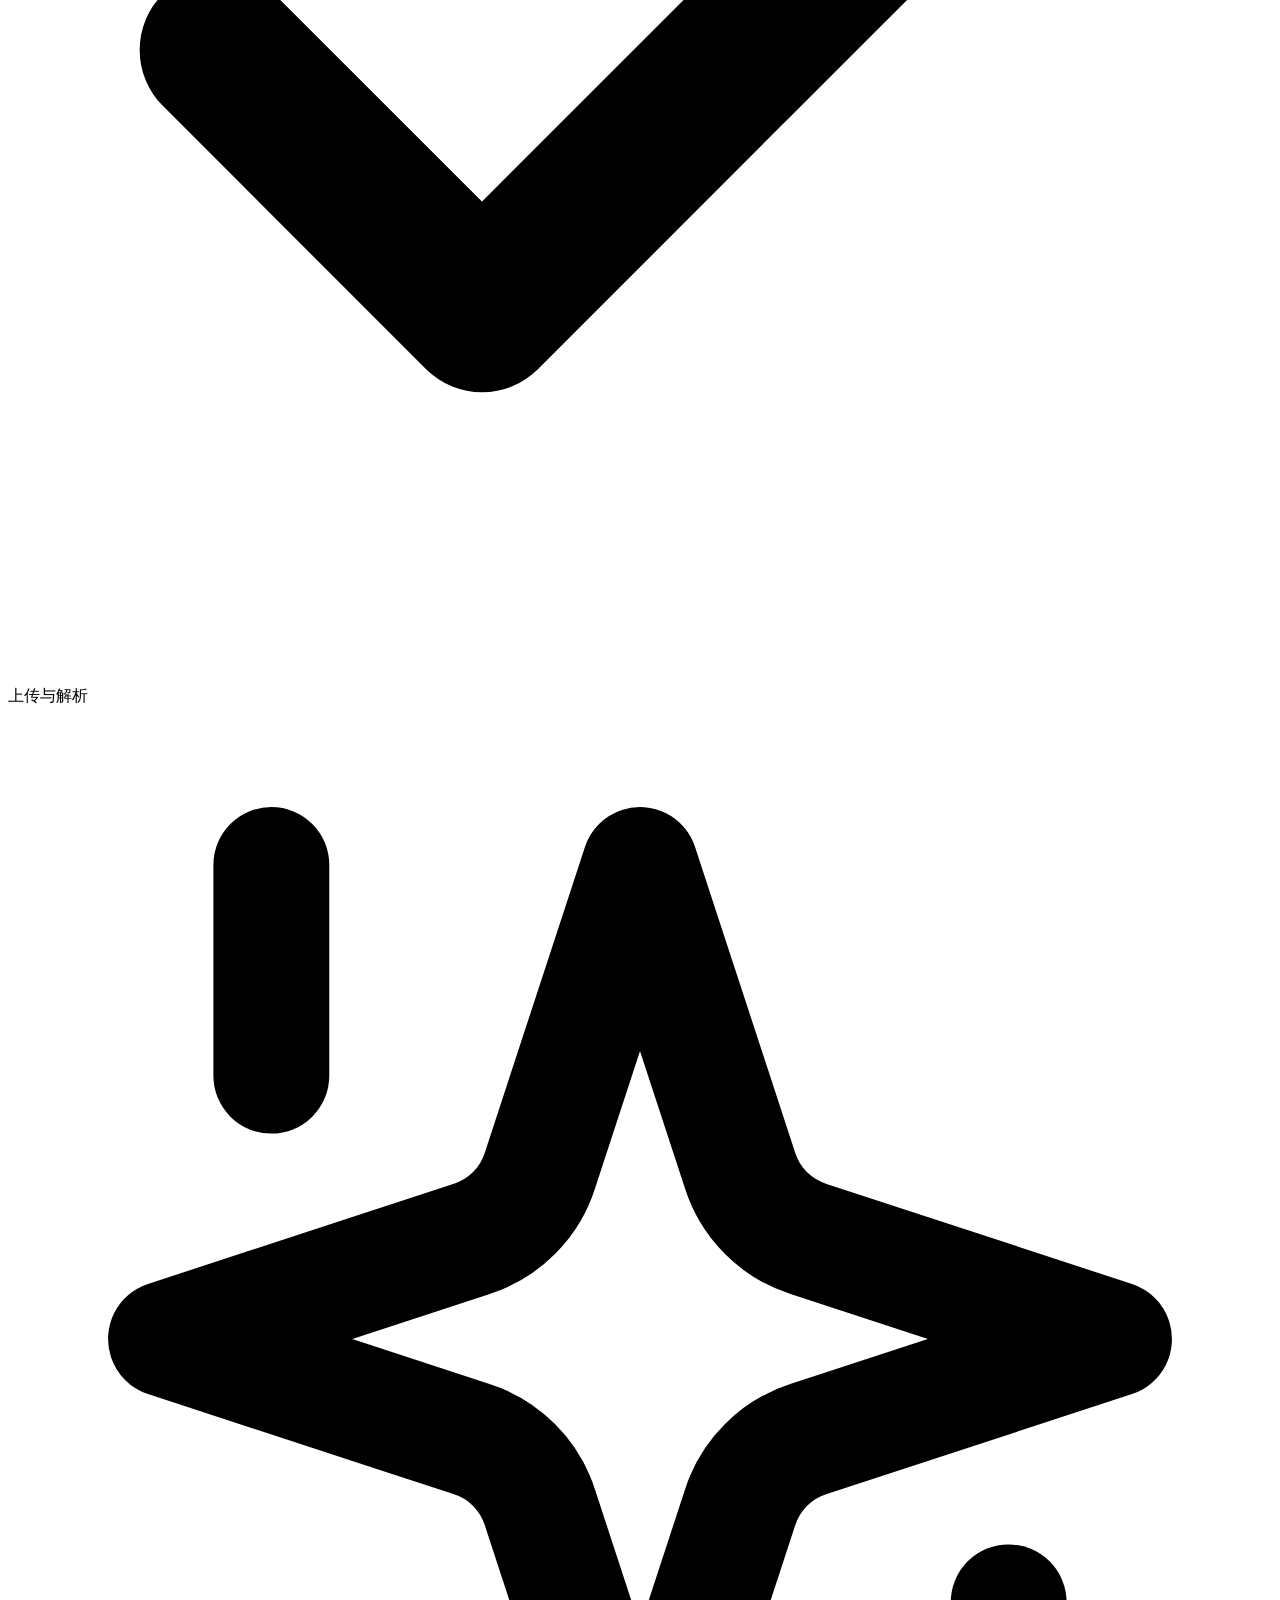
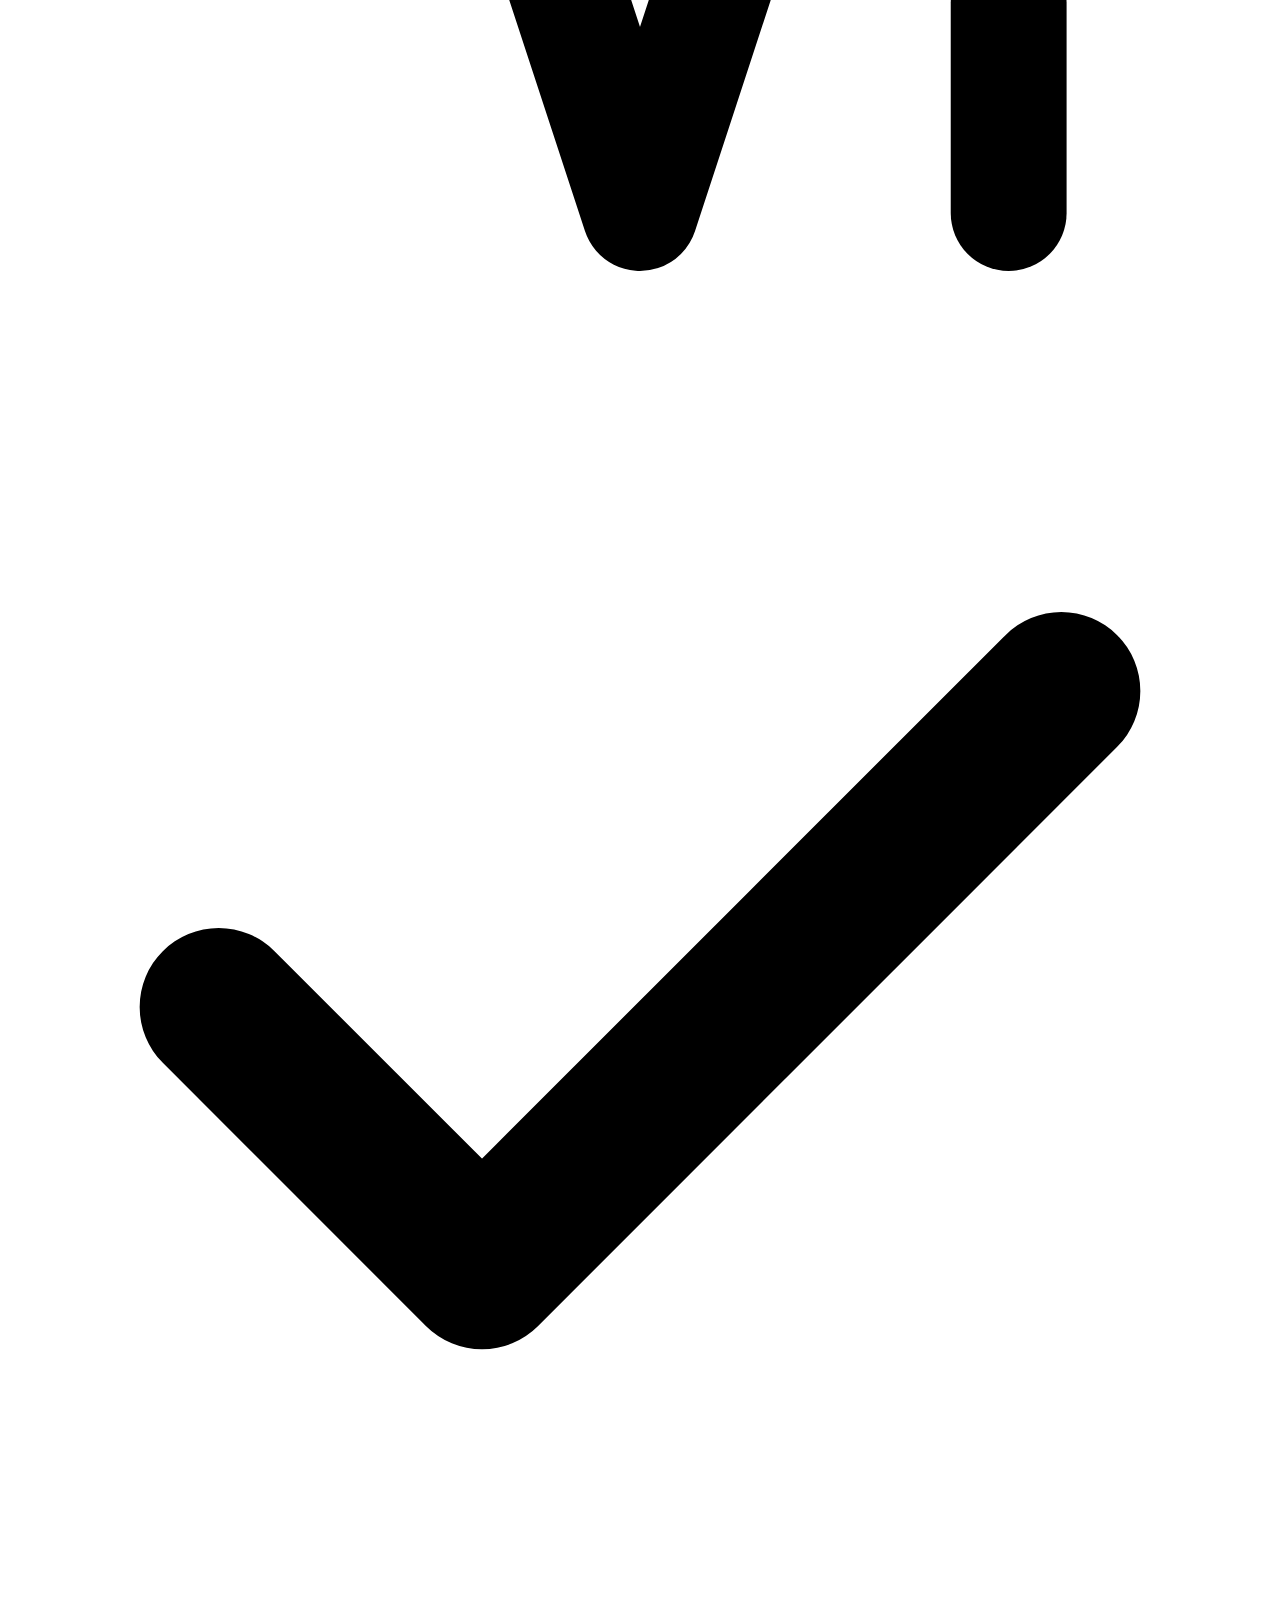
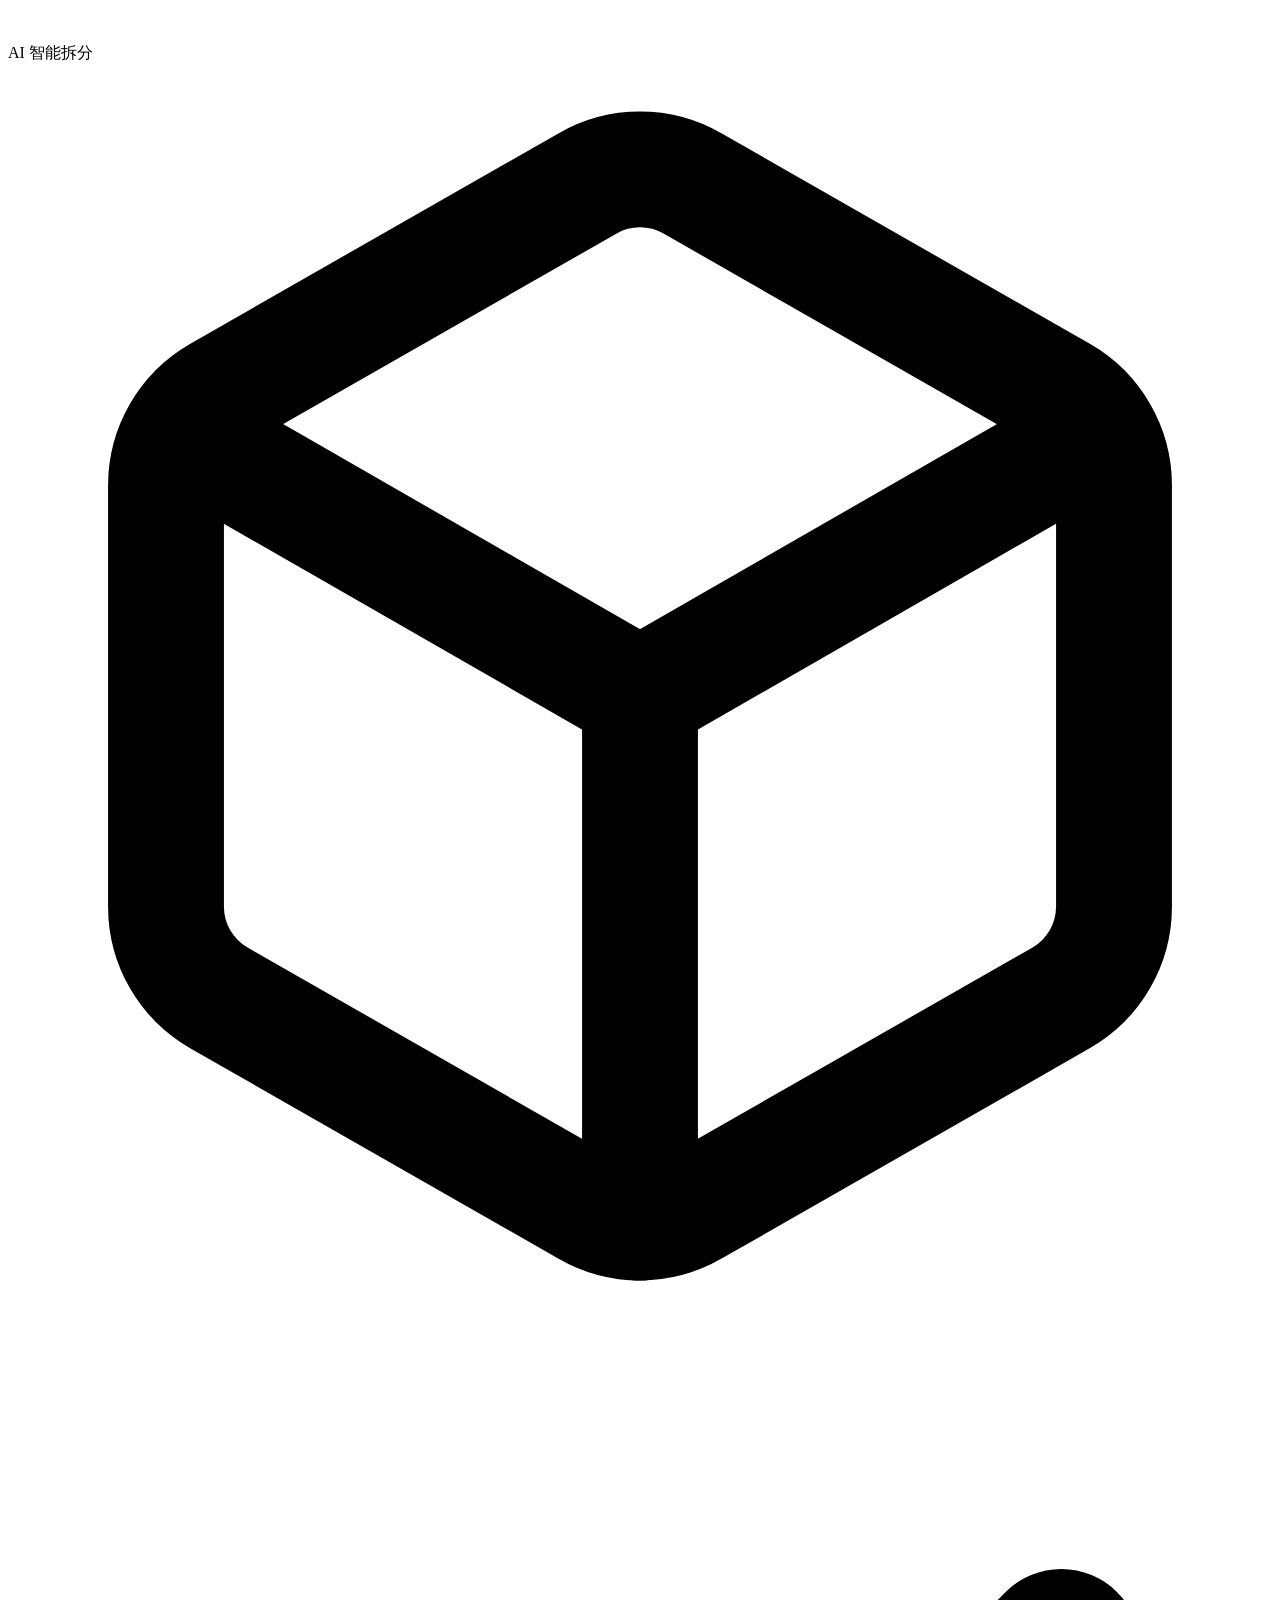
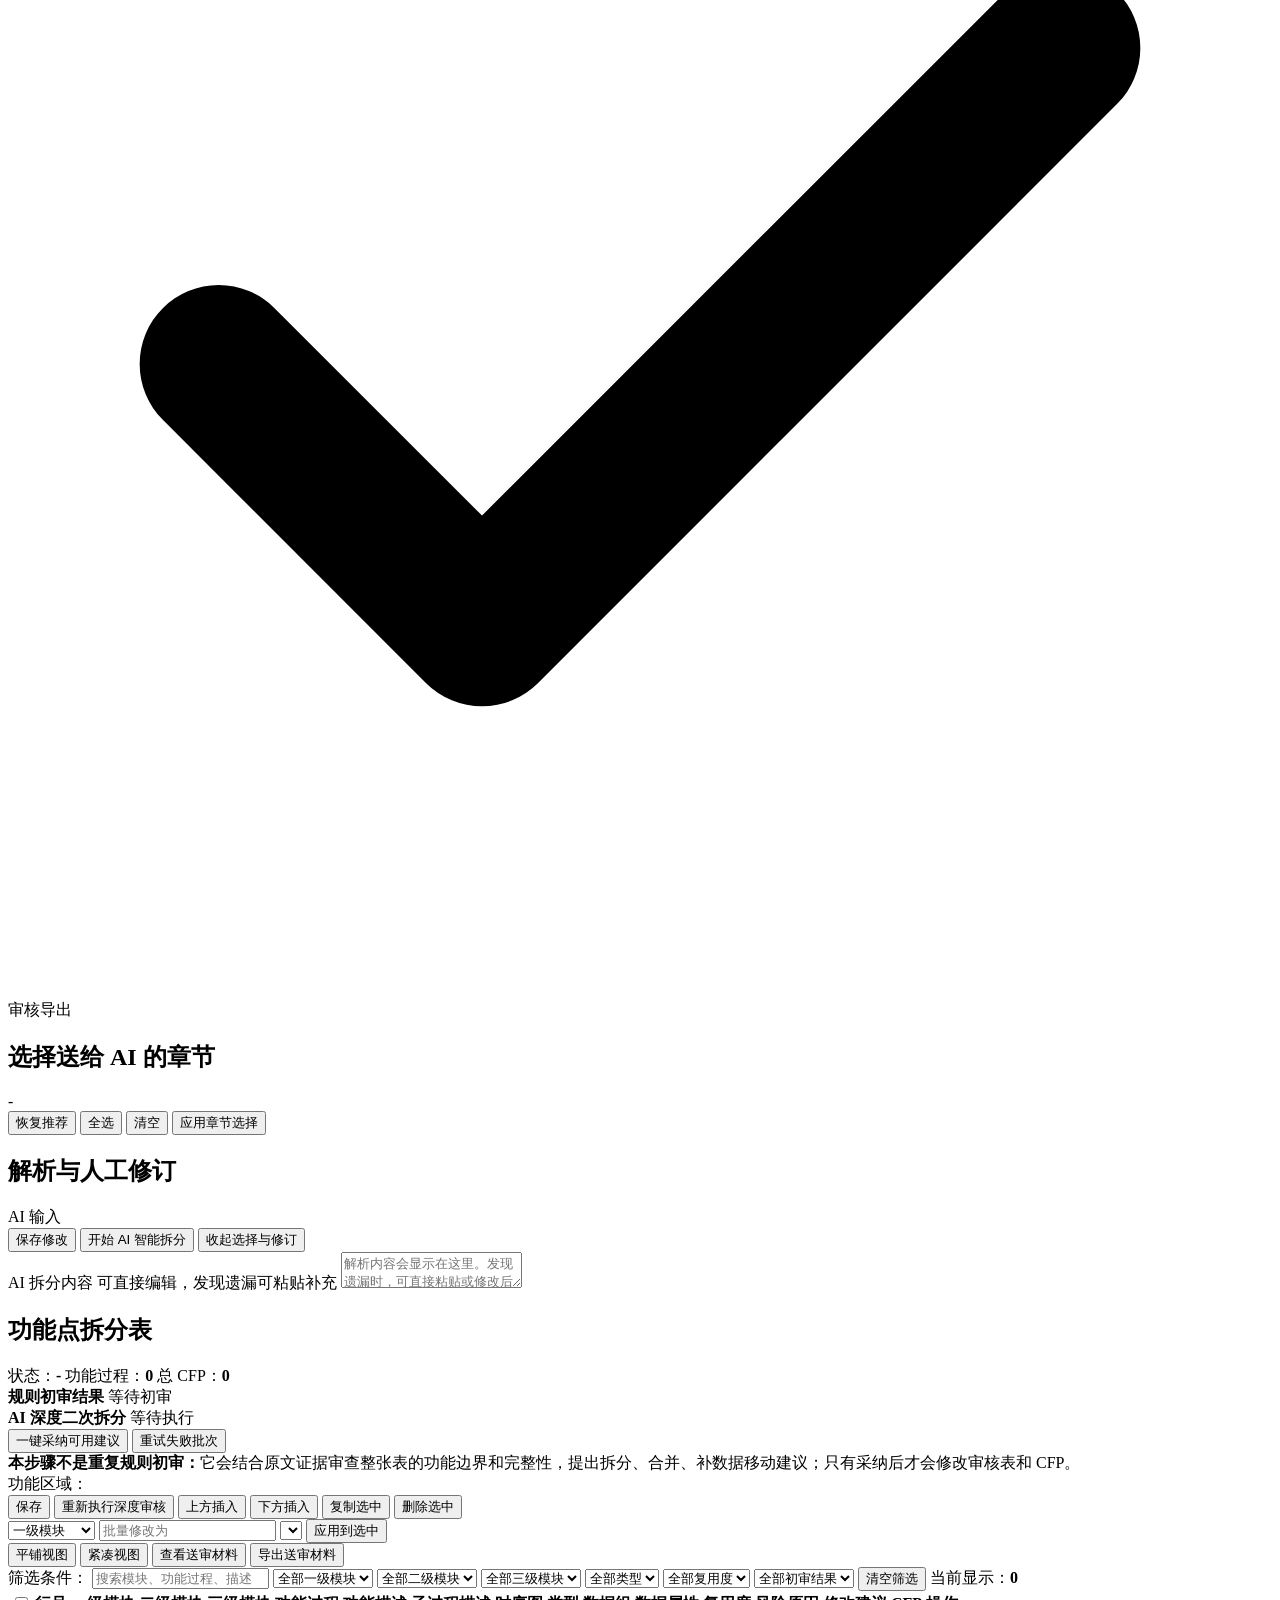
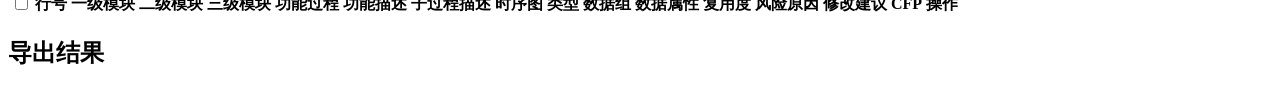
==== commit d4e67fd8: "完善" ====
--- a/src/main/resources/static/index.html
+++ b/src/main/resources/static/index.html
@@ -5,7 +5,7 @@
   <meta charset="UTF-8">
   <meta name="viewport" content="width=device-width, initial-scale=1.0">
   <title>COSMIC 软件造价 AI 工作台</title>
-  <link rel="stylesheet" href="/app.css?v=20260813-flow-time-3">
+  <link rel="stylesheet" href="/app.css?v=20260820-table-merge-expanded">
 </head>
 
 <body>
@@ -271,7 +271,7 @@
             <option value="2026年家客终端管理智能体研发项目">2026年家客终端管理智能体研发项目</option>
             <option value="2026年家客终端扩容">2026年家客终端扩容</option>
             <option value="2026年运维管理扩容">2026年运维管理扩容</option>
-            <option value="中国移动新疆公司2025年无线运维工作台网优工作台模块研发项目">中国移动新疆公司2025年无线运维工作台网优工作台模块研发项目</option>
+            <option value="2026年网优扩容">2026年网优扩容</option>
             <option value="2026年共享采集扩容">2026年共享采集扩容</option>
             <option value="2025年家客业务运维支撑系统研发项目">2025年家客业务运维支撑系统研发项目</option>
             <option value="中国移动新疆公司2026年性能管理系统研发项目">中国移动新疆公司2026年性能管理系统研发项目</option>
@@ -611,6 +611,7 @@
           <button type="button" class="ghost" onclick="applyBatchChange()">应用到选中</button>
         </div>
         <div class="review-view-tools">
+          <button id="mergeCellsBtn" type="button" class="ghost active" title="点击在【合并视图】与【平铺视图】之间切换" onclick="toggleMergeCells()">平铺视图</button>
           <button id="densityBtn" type="button" class="ghost" onclick="toggleReviewDensity()">紧凑视图</button>
           <button id="materialViewBtn" type="button" class="secondary material-view-btn hidden" onclick="showExportedMaterials()">查看送审材料</button>
           <button id="materialExportBtn" type="button" class="export material-export-btn" onclick="exportReviewMaterials()">导出送审材料</button>
@@ -636,11 +637,11 @@
           <option value="">全部复用度</option>
         </select>
         <select id="filterValidation" onchange="onReviewFilterChange()">
-          <option value="">&#x5168;&#x90e8;&#x521d;&#x5ba1;&#x7ed3;&#x679c;</option>
-          <option value="ERROR">&#x53ea;&#x770b;&#x9519;&#x8bef;</option>
-          <option value="RISK">&#x53ea;&#x770b;&#x5168;&#x90e8;&#x98ce;&#x9669;</option>
-          <option value="STRUCTURE_RISK">&#x53ea;&#x770b;&#x7ed3;&#x6784;&#x98ce;&#x9669;</option>
-          <option value="OK">&#x53ea;&#x770b;&#x65e0;&#x95ee;&#x9898;</option>
+          <option value="">全部初审结果</option>
+          <option value="ERROR">只看错误</option>
+          <option value="RISK">只看全部风险</option>
+          <option value="STRUCTURE_RISK">只看结构风险</option>
+          <option value="OK">只看无问题</option>
         </select>
         <button type="button" class="ghost" onclick="resetReviewFilters()">清空筛选</button>
         <span class="filter-count">当前显示：<b id="filteredCount">0</b></span>
@@ -659,7 +660,7 @@
               <th class="w-process">功能过程</th>
               <th class="w-desc">功能描述</th>
               <th class="w-desc">子过程描述</th>
-              <th class="w-data">时序图</th>
+              <th class="w-seq">时序图</th>
               <th class="w-type">类型</th>
               <th class="w-data">数据组</th>
               <th class="w-attr">数据属性</th>
@@ -730,6 +731,19 @@
       subProcessDescription: "子过程描述",
       dataAttributes: "数据属性"
     };
+    const allFieldLabels = {
+      level1Module: "一级模块",
+      level2Module: "二级模块",
+      level3Module: "三级模块",
+      functionProcess: "功能过程",
+      functionDescription: "功能描述",
+      subProcessDescription: "子过程描述",
+      sequenceDiagram: "时序图",
+      movementType: "类型",
+      dataGroup: "数据组",
+      dataAttributes: "数据属性",
+      reuseDegree: "复用度"
+    };
     const SPLIT_EXCEL_IMPORT_TIMEOUT_MS = 180000;
 
     function $(id) {
@@ -3076,19 +3090,67 @@
 
     function renderBatchAiAttemptInfo(item) {
       const panel = $("batchAiAttemptInfo");
-      if (!item || !item.aiAttempt || !item.aiMaxAttempts
+      const partitions = item && Array.isArray(item.aiPartitions) ? item.aiPartitions : [];
+      if (partitions.length && (item.stage === "AI_EXTRACTING" || item.stage === "REUSE_ADJUSTING"
+          || item.stage === "CANCEL_REQUESTED"
+          || item.status === "FAILED" || item.status === "RUNNING")) {
+        const counts = { QUEUED: 0, RUNNING: 0, CACHED: 0, COMPLETED: 0, FAILED: 0 };
+        partitions.forEach(function (part) {
+          const status = String(part.status || "QUEUED").toUpperCase();
+          counts[status] = Number(counts[status] || 0) + 1;
+        });
+        const done = counts.CACHED + counts.COMPLETED;
+        const statusText = {
+          QUEUED: "排队中",
+          RUNNING: item.stage === "CANCEL_REQUESTED" ? "取消中" : "处理中",
+          CACHED: "缓存复用",
+          COMPLETED: "已完成",
+          FAILED: "失败"
+        };
+        const cards = partitions.map(function (part) {
+          const status = String(part.status || "QUEUED").toUpperCase();
+          const started = parseBatchDateTime(part.startedAt);
+          const finished = parseBatchDateTime(part.finishedAt);
+          let duration = "";
+          if (started) {
+            const endTime = finished ? finished.getTime() : Date.now();
+            duration = " · " + formatBatchDuration((endTime - started.getTime()) / 1000);
+          }
+          const title = "第 " + Number(part.partNumber || 0) + " 段 · "
+            + escapeHtml(part.label || "未命名分段");
+          const detail = escapeHtml(statusText[status] || status) + duration;
+          const errorTitle = part.errorMessage ? ' title="' + escapeHtml(part.errorMessage) + '"' : "";
+          return '<div class="batch-ai-part batch-ai-part-' + status.toLowerCase() + '"' + errorTitle + '>'
+            + '<span class="batch-ai-part-title">' + title + '</span>'
+            + '<span class="batch-ai-part-status">' + detail + '</span></div>';
+        }).join("");
+        const phaseTitle = String((partitions[0] || {}).phase || "EXTRACTION") === "REUSE_ADJUSTMENT"
+          ? "复用度 AI 并发分段 " : "AI 初拆并发分段 ";
+        panel.innerHTML = '<div class="batch-ai-progress-summary">' + phaseTitle + done + '/' + partitions.length
+          + ' 已完成（缓存 ' + counts.CACHED + '） · ' + counts.RUNNING + ' 处理中 · '
+          + counts.QUEUED + ' 排队 · ' + counts.FAILED + ' 失败'
+          + (done === partitions.length && !counts.FAILED
+            ? ' · 全部响应已返回，正在本地合并'
+            : (item.stage === "CANCEL_REQUESTED" ? ' · 正在取消全部请求' : ' · 最多 4 路并发，不自动重试'))
+          + ' · 推理强度 max</div><div class="batch-ai-parts">' + cards + '</div>';
+        panel.classList.remove("hidden");
+        return;
+      }
+      if (!item || item.status !== "RUNNING" || !item.aiAttempt || !item.aiMaxAttempts
           || (item.stage !== "AI_EXTRACTING" && item.stage !== "CANCEL_REQUESTED")) {
         panel.classList.add("hidden");
         return;
       }
       const nowTime = Date.now();
       const started = parseBatchDateTime(item.aiAttemptStartedAt);
-      const deadline = parseBatchDateTime(item.aiAttemptDeadlineAt);
       const elapsed = started ? formatBatchDuration((nowTime - started.getTime()) / 1000) : "--:--";
-      const remaining = deadline ? formatBatchDuration((deadline.getTime() - nowTime) / 1000) : "--:--";
-      panel.textContent = "第 " + item.aiAttempt + "/" + item.aiMaxAttempts + " 次请求"
+      panel.textContent = (Number(item.aiMaxAttempts) > 1
+          ? "自动分段 " + item.aiAttempt + "/" + item.aiMaxAttempts
+          : "单次请求")
         + " · 已等待 " + elapsed
-        + (item.stage === "CANCEL_REQUESTED" ? " · 正在取消请求" : " · 本次超时剩余约 " + remaining)
+        + (item.stage === "CANCEL_REQUESTED"
+          ? " · 正在取消请求"
+          : " · 持续等待当前请求返回（不自动重试，可手动取消）")
         + " · 推理强度始终为 max（无 high 降级）";
       panel.classList.remove("hidden");
     }
@@ -4665,21 +4727,86 @@
       setMaterialActionExported(false);
     }
 
+    let mergeCellsEnabled = true;
+
+    function toggleMergeCells() {
+      mergeCellsEnabled = !mergeCellsEnabled;
+      const btn = $("mergeCellsBtn");
+      if (btn) {
+        btn.textContent = mergeCellsEnabled ? "平铺视图" : "合并视图";
+        btn.classList.toggle("active", mergeCellsEnabled);
+      }
+      renderTable();
+    }
+
+    const mergeableFieldDefs = [
+      {
+        field: "level1Module",
+        parentKey: function (r) { return ""; }
+      },
+      {
+        field: "level2Module",
+        parentKey: function (r) { return r.level1Module || ""; }
+      },
+      {
+        field: "level3Module",
+        parentKey: function (r) { return (r.level1Module || "") + "||" + (r.level2Module || ""); }
+      },
+      {
+        field: "functionProcess",
+        parentKey: function (r) { return (r.level1Module || "") + "||" + (r.level2Module || "") + "||" + (r.level3Module || ""); }
+      },
+      {
+        field: "functionDescription",
+        parentKey: function (r) { return (r.level1Module || "") + "||" + (r.level2Module || "") + "||" + (r.level3Module || "") + "||" + (r.functionProcess || ""); }
+      }
+    ];
+
+    function buildMergeSpanMap(visibleRows) {
+      const spanMap = {};
+      if (!visibleRows || !visibleRows.length) {
+        return spanMap;
+      }
+      for (let i = 0; i < visibleRows.length; i++) {
+        spanMap[i] = {};
+      }
+
+      mergeableFieldDefs.forEach(function (def) {
+        const field = def.field;
+        let startIndex = 0;
+        while (startIndex < visibleRows.length) {
+          const startRow = visibleRows[startIndex].row;
+          const startVal = (startRow[field] || "").trim();
+          const startParent = def.parentKey(startRow);
+          let endIndex = startIndex + 1;
+          while (endIndex < visibleRows.length) {
+            const nextRow = visibleRows[endIndex].row;
+            const nextVal = (nextRow[field] || "").trim();
+            const nextParent = def.parentKey(nextRow);
+            if (nextVal === startVal && nextParent === startParent) {
+              endIndex++;
+            } else {
+              break;
+            }
+          }
+          const span = endIndex - startIndex;
+          const coveredRowIndexes = [];
+          for (let k = startIndex; k < endIndex; k++) {
+            coveredRowIndexes.push(visibleRows[k].index);
+          }
+          spanMap[startIndex][field] = { span: span, rowIndexes: coveredRowIndexes };
+          for (let k = startIndex + 1; k < endIndex; k++) {
+            spanMap[k][field] = { span: 0, rowIndexes: coveredRowIndexes };
+          }
+          startIndex = endIndex;
+        }
+      });
+      return spanMap;
+    }
+
     function renderTable() {
       const body = $("reviewBody");
       body.innerHTML = "";
-      updateReviewEditControls();
-      syncSelectedRows();
-      updateReviewFilterOptions();
-      const visibleRows = filteredRowEntries();
-      const visibleSelectedCount = visibleRows.filter(function (entry) {
-        return !!selectedRows[entry.index];
-      }).length;
-      const selectAll = $("selectAllRows");
-      if (selectAll) {
-        selectAll.checked = visibleRows.length > 0 && visibleSelectedCount === visibleRows.length;
-        selectAll.indeterminate = visibleSelectedCount > 0 && visibleSelectedCount < visibleRows.length;
-      }
       if (!splitRows.length) {
         const tr = document.createElement("tr");
         const td = document.createElement("td");
@@ -4691,6 +4818,7 @@
         updateFilteredCount(0);
         return;
       }
+      const visibleRows = filteredRowEntries();
       if (!visibleRows.length) {
         const tr = document.createElement("tr");
         const td = document.createElement("td");
@@ -4703,7 +4831,9 @@
         return;
       }
 
-      visibleRows.forEach(function (entry) {
+      const spanMap = mergeCellsEnabled ? buildMergeSpanMap(visibleRows) : null;
+
+      visibleRows.forEach(function (entry, vIndex) {
         const row = entry.row;
         const index = entry.index;
         const tr = document.createElement("tr");
@@ -4712,11 +4842,11 @@
         applyValidationRowState(tr, index);
         addRowSelectCell(tr, index);
         addRowNumberCell(tr, index);
-        addTextCell(tr, row, index, "level1Module");
-        addTextCell(tr, row, index, "level2Module");
-        addTextCell(tr, row, index, "level3Module");
-        addTextCell(tr, row, index, "functionProcess");
-        addTextCell(tr, row, index, "functionDescription");
+        addTextCell(tr, row, index, "level1Module", spanMap ? spanMap[vIndex]["level1Module"] : null);
+        addTextCell(tr, row, index, "level2Module", spanMap ? spanMap[vIndex]["level2Module"] : null);
+        addTextCell(tr, row, index, "level3Module", spanMap ? spanMap[vIndex]["level3Module"] : null);
+        addTextCell(tr, row, index, "functionProcess", spanMap ? spanMap[vIndex]["functionProcess"] : null);
+        addTextCell(tr, row, index, "functionDescription", spanMap ? spanMap[vIndex]["functionDescription"] : null);
         addTextCell(tr, row, index, "subProcessDescription");
         addSelectCell(tr, row, index, "sequenceDiagram", sequenceDiagramOptions);
         addSelectCell(tr, row, index, "movementType", movementOptions);
@@ -4734,6 +4864,9 @@
         body.appendChild(tr);
       });
       updateFilteredCount(visibleRows.length);
+      window.requestAnimationFrame(function () {
+        document.querySelectorAll("#reviewTable .table-cell-input").forEach(autoResizeCellInput);
+      });
     }
 
     function applyValidationRowState(tr, index) {
@@ -4748,35 +4881,12 @@
       tr.classList.add("validation-row");
       tr.classList.add("validation-" + severity.toLowerCase());
       tr.title = issues.map(function (issue) {
-        return "\u3010" + issueDisplayType(issue) + "\u3011" + formatValidationIssue(issue, false);
+        return "【" + issueDisplayType(issue) + "】" + formatValidationIssue(issue, false);
       }).join("\n");
     }
 
     function paintValidationRow(tr, index) {
-      const issues = validationIssuesByRow[index] || [];
-      if (!issues.length) {
-        return;
-      }
-      const severity = highestValidationSeverity(issues);
-      if (!severity) {
-        return;
-      }
-      const palette = {
-        ERROR: { row: "#ffe4e6", control: "#fff1f2", border: "#ef4444" },
-        RISK: { row: "#fef3c7", control: "#fffbeb", border: "#f59e0b" }
-      }[severity] || { row: "#f8fafc", control: "#ffffff", border: "#94a3b8" };
-
-      Array.from(tr.children).forEach(function (td, tdIndex) {
-        td.style.setProperty("background-color", palette.row, "important");
-        td.style.setProperty("border-bottom-color", palette.border, "important");
-        if (tdIndex === 0) {
-          td.style.setProperty("box-shadow", "inset 5px 0 0 " + palette.border, "important");
-        }
-      });
-      tr.querySelectorAll("textarea, select, .cell-preview").forEach(function (el) {
-        el.style.setProperty("background-color", palette.control, "important");
-        el.style.setProperty("border-color", palette.border, "important");
-      });
+      // 告警与风险行样式由 CSS 类 .validation-error / .validation-risk / .validation-suggestion 统一定义
     }
 
     function addRowSelectCell(tr, index) {
@@ -4798,43 +4908,80 @@
       tr.appendChild(td);
     }
 
-    function addTextCell(tr, row, index, field) {
+    function autoResizeCellInput(el) {
+      if (!el) return;
+      el.style.height = "auto";
+      const scrollH = el.scrollHeight;
+      if (scrollH > 28) {
+        el.style.height = Math.min(scrollH + 2, 60) + "px";
+      } else {
+        el.style.height = "28px";
+      }
+    }
+
+    function addTextCell(tr, row, index, field, spanInfo) {
+      if (spanInfo && spanInfo.span === 0) {
+        return;
+      }
       const td = document.createElement("td");
       td.className = "field-" + field;
+      if (spanInfo && spanInfo.span > 1) {
+        td.rowSpan = spanInfo.span;
+        td.classList.add("merged-cell");
+      }
       const locked = isReviewTableLocked();
+      const rowIndexes = (spanInfo && spanInfo.rowIndexes) ? spanInfo.rowIndexes : [index];
+
       if (compactTextFields[field]) {
-        const preview = document.createElement("div");
-        preview.className = "cell-preview";
-        preview.textContent = row[field] || "";
-        preview.title = row[field] || "";
-        const editButton = document.createElement("button");
-        editButton.type = "button";
-        editButton.className = "ghost mini edit-cell-btn";
-        editButton.textContent = "编辑";
-        editButton.disabled = locked;
-        editButton.onclick = function () {
-          openCellEditor(index, field);
+        const card = document.createElement("div");
+        card.className = "cell-preview-card";
+        card.title = (row[field] || "") ? "点击或双击编辑完整内容\n" + row[field] : "点击输入内容";
+        const textSpan = document.createElement("div");
+        textSpan.className = "cell-preview-text" + (row[field] ? "" : " empty-preview");
+        textSpan.textContent = row[field] || "（点击添加内容）";
+        const editIcon = document.createElement("span");
+        editIcon.className = "cell-preview-edit-icon";
+        editIcon.innerHTML = '<svg viewBox="0 0 24 24" width="12" height="12" fill="none" stroke="currentColor" stroke-width="2"><path d="M11 4H4a2 2 0 0 0-2 2v14a2 2 0 0 0 2 2h14a2 2 0 0 0 2-2v-7"></path><path d="M18.5 2.5a2.121 2.121 0 0 1 3 3L12 15l-4 1 1-4 9.5-9.5z"></path></svg>';
+        card.appendChild(textSpan);
+        card.appendChild(editIcon);
+        card.onclick = function () {
+          openCellEditor(index, field, rowIndexes);
         };
-        td.appendChild(preview);
-        td.appendChild(editButton);
+        td.appendChild(card);
         tr.appendChild(td);
         return;
       }
       const input = document.createElement("textarea");
+      input.className = "table-cell-input";
+      input.rows = 1;
       input.value = row[field] || "";
       input.dataset.index = index;
       input.dataset.field = field;
+      input.dataset.rowIndexes = rowIndexes.join(",");
       input.disabled = locked;
-      input.addEventListener("input", onCellChange);
+      input.title = "双击可打开弹窗编辑\n" + (row[field] || "");
+      input.addEventListener("input", function (e) {
+        autoResizeCellInput(this);
+        onCellChange(e);
+      });
+      input.addEventListener("dblclick", function () {
+        openCellEditor(index, field, rowIndexes);
+      });
       td.appendChild(input);
       tr.appendChild(td);
+      window.requestAnimationFrame(function () {
+        autoResizeCellInput(input);
+      });
     }
 
     function addRowNumberCell(tr, index) {
       const td = document.createElement("td");
       td.className = "row-number-cell";
-      td.textContent = String(index + 1);
-      td.title = "原表第 " + (index + 1) + " 行";
+      const badge = document.createElement("span");
+      badge.className = "row-number-badge";
+      badge.textContent = String(index + 1);
+      badge.title = "原表第 " + (index + 1) + " 行";
+      td.appendChild(badge);
       tr.appendChild(td);
     }
 
@@ -4843,16 +4990,30 @@
       td.className = "validation-reason-cell";
       const issues = validationIssuesByRow[index] || [];
       if (!issues.length) {
-        td.textContent = "-";
-        td.classList.add("muted-cell");
+        td.innerHTML = '<span class="validation-ok-badge" title="规则初审通过">✓ 正常</span>';
         tr.appendChild(td);
         return;
       }
-      const text = issues.map(function (issue) {
-        return "\u3010" + issueDisplayType(issue) + "\u3011" + textOr(issue.message, "");
+      const container = document.createElement("div");
+      container.className = "validation-issues-box";
+      issues.forEach(function (issue) {
+        const item = document.createElement("div");
+        item.className = "validation-issue-row severity-" + (issue.severity || "RISK").toLowerCase();
+        const tag = document.createElement("span");
+        tag.className = "validation-issue-tag";
+        tag.textContent = issueDisplayType(issue);
+        const msg = document.createElement("span");
+        msg.className = "validation-issue-text";
+        msg.textContent = textOr(issue.message, "");
+        item.appendChild(tag);
+        item.appendChild(msg);
+        container.appendChild(item);
+      });
+      const fullText = issues.map(function (issue) {
+        return "【" + issueDisplayType(issue) + "】" + textOr(issue.message, "");
       }).join("\n");
-      td.textContent = text;
-      td.title = text;
+      container.title = fullText;
+      td.appendChild(container);
       tr.appendChild(td);
     }
 
@@ -4861,16 +5022,30 @@
       td.className = "validation-suggestion-cell";
       const issues = validationIssuesByRow[index] || [];
       if (!issues.length) {
-        td.textContent = "-";
-        td.classList.add("muted-cell");
+        td.innerHTML = '<span class="muted-text">-</span>';
         tr.appendChild(td);
         return;
       }
-      const text = issues.map(function (issue) {
-        return "\u3010" + issueDisplayType(issue) + "\u3011" + (textOr(issue.suggestion, "") || "请结合该行字段补充为明确、可计量的数据移动表达。");
+      const container = document.createElement("div");
+      container.className = "validation-issues-box";
+      issues.forEach(function (issue) {
+        const item = document.createElement("div");
+        item.className = "validation-issue-row";
+        const tag = document.createElement("span");
+        tag.className = "validation-issue-tag suggestion-tag";
+        tag.textContent = issueDisplayType(issue);
+        const sug = document.createElement("span");
+        sug.className = "validation-issue-text suggestion-text";
+        sug.textContent = textOr(issue.suggestion, "") || "请结合该行字段补充为明确、可计量的数据移动表达。";
+        item.appendChild(tag);
+        item.appendChild(sug);
+        container.appendChild(item);
+      });
+      const fullText = issues.map(function (issue) {
+        return "【" + issueDisplayType(issue) + "】" + (textOr(issue.suggestion, "") || "请结合该行字段补充为明确、可计量的数据移动表达。");
       }).join("\n");
-      td.textContent = text;
-      td.title = text;
+      container.title = fullText;
+      td.appendChild(container);
       tr.appendChild(td);
     }
 
@@ -4879,17 +5054,31 @@
       td.className = "field-" + field;
       const locked = isReviewTableLocked();
       const select = document.createElement("select");
+      select.className = "table-select table-select-" + field;
       options.forEach(function (item) {
         const option = document.createElement("option");
         option.value = item;
         option.textContent = item;
         select.appendChild(option);
       });
-      select.value = row[field] || options[0];
+      const currentVal = row[field] || options[0];
+      select.value = currentVal;
       select.dataset.index = index;
       select.dataset.field = field;
+      if (field === "movementType") {
+        select.dataset.type = currentVal;
+      } else if (field === "reuseDegree") {
+        select.dataset.reuse = currentVal;
+      }
       select.disabled = locked;
-      select.addEventListener("change", onCellChange);
+      select.addEventListener("change", function (event) {
+        if (field === "movementType") {
+          select.dataset.type = select.value;
+        } else if (field === "reuseDegree") {
+          select.dataset.reuse = select.value;
+        }
+        onCellChange(event);
+      });
       td.appendChild(select);
       tr.appendChild(td);
     }
@@ -5085,15 +5274,32 @@
       $("densityBtn").textContent = reviewDensity === "compact" ? "宽松视图" : "紧凑视图";
     }
 
-    function openCellEditor(index, field) {
+    function openCellEditor(index, field, rowIndexes) {
       if (blockReviewTableEditIfLocked()) {
         return;
       }
-      cellEditorState = { index: index, field: field };
-      $("cell-editor-title").textContent = compactTextFields[field] || "编辑内容";
-      $("cell-editor-text").value = splitRows[index][field] || "";
+      cellEditorState = { index: index, field: field, rowIndexes: rowIndexes || [index] };
+      const fieldName = allFieldLabels[field] || compactTextFields[field] || "编辑内容";
+      $("cell-editor-title").textContent = "编辑" + fieldName;
+      if ($("cell-editor-subtitle")) {
+        const rowsText = (cellEditorState.rowIndexes && cellEditorState.rowIndexes.length > 1)
+          ? "第 " + (cellEditorState.rowIndexes[0] + 1) + "~" + (cellEditorState.rowIndexes[cellEditorState.rowIndexes.length - 1] + 1) + " 行（共 " + cellEditorState.rowIndexes.length + " 行合并）"
+          : "第 " + (index + 1) + " 行";
+        $("cell-editor-subtitle").textContent = "行号：" + rowsText + " | 字段：" + fieldName;
+      }
+      const textVal = splitRows[index][field] || "";
+      const textarea = $("cell-editor-text");
+      textarea.value = textVal;
+      updateCellEditorCount(textVal);
       $("cell-editor-overlay").classList.remove("hidden");
-      $("cell-editor-text").focus();
+      textarea.focus();
+    }
+
+    function updateCellEditorCount(text) {
+      const countEl = $("cell-editor-count");
+      if (countEl) {
+        countEl.textContent = (text || "").length + " 字";
+      }
     }
 
     function closeCellEditor() {
@@ -5107,6 +5313,31 @@
       }
     }
 
+    function syncAllInputsToSplitRows() {
+      document.querySelectorAll("#reviewTable .table-cell-input").forEach(function (el) {
+        const idx = Number(el.dataset.index);
+        const field = el.dataset.field;
+        if (!isNaN(idx) && field && splitRows[idx]) {
+          const rowIndexes = el.dataset.rowIndexes ? el.dataset.rowIndexes.split(",").map(Number) : [idx];
+          rowIndexes.forEach(function (rIdx) {
+            if (splitRows[rIdx]) {
+              splitRows[rIdx][field] = el.value;
+              if (field === "level1Module" || field === "level2Module" || field === "level3Module") {
+                splitRows[rIdx].sourceReferences = [];
+              }
+            }
+          });
+        }
+      });
+      document.querySelectorAll("#reviewTable .table-select").forEach(function (el) {
+        const idx = Number(el.dataset.index);
+        const field = el.dataset.field;
+        if (!isNaN(idx) && field && splitRows[idx]) {
+          splitRows[idx][field] = el.value;
+        }
+      });
+    }
+
     function saveCellEditor() {
       if (blockReviewTableEditIfLocked()) {
         return;
@@ -5114,38 +5345,52 @@
       if (!cellEditorState) {
         return;
       }
-      const index = cellEditorState.index;
       const field = cellEditorState.field;
-      splitRows[index][field] = $("cell-editor-text").value;
-      splitRows[index] = normalizeEditedRow(splitRows[index]);
-      markValidationStale(index);
+      const rowIndexes = cellEditorState.rowIndexes || [cellEditorState.index];
+      const val = $("cell-editor-text").value;
+      rowIndexes.forEach(function (rIdx) {
+        if (splitRows[rIdx]) {
+          splitRows[rIdx][field] = val;
+          if (field === "level1Module" || field === "level2Module" || field === "level3Module") {
+            splitRows[rIdx].sourceReferences = [];
+          }
+          splitRows[rIdx] = normalizeEditedRow(splitRows[rIdx]);
+          markValidationStale(rIdx);
+        }
+      });
       closeCellEditor();
       renderTable();
       updateStats();
+      setMessage("已更新内容，点击上方【保存】可持久化到项目。", "info");
     }
 
     function addActionCell(tr, index) {
       const td = document.createElement("td");
       td.className = "row-actions";
       const locked = isReviewTableLocked();
+      const wrap = document.createElement("div");
+      wrap.className = "row-actions-wrap";
       const copyButton = document.createElement("button");
       copyButton.type = "button";
-      copyButton.className = "ghost mini";
+      copyButton.className = "ghost mini action-copy-btn";
       copyButton.textContent = "复制";
+      copyButton.title = "复制当前行并在下方插入";
       copyButton.disabled = locked;
       copyButton.onclick = function () {
         copyRow(index);
       };
       const deleteButton = document.createElement("button");
       deleteButton.type = "button";
-      deleteButton.className = "ghost mini danger";
+      deleteButton.className = "ghost mini danger action-delete-btn";
       deleteButton.textContent = "删除";
+      deleteButton.title = "删除当前行";
       deleteButton.disabled = locked;
       deleteButton.onclick = function () {
         deleteRow(index);
       };
-      td.appendChild(copyButton);
-      td.appendChild(deleteButton);
+      wrap.appendChild(copyButton);
+      wrap.appendChild(deleteButton);
+      td.appendChild(wrap);
       tr.appendChild(td);
     }
 
@@ -5162,7 +5407,7 @@
         }
       });
       document.querySelectorAll("#reviewPanel .review-actions button, #reviewPanel .batch-tools button").forEach(function (button) {
-        if (button.id === "deepSplitBtn" || button.id === "densityBtn") {
+        if (button.id === "deepSplitBtn" || button.id === "densityBtn" || button.id === "mergeCellsBtn") {
           return;
         }
         button.disabled = locked;
@@ -6009,7 +6254,25 @@
         closeBatchSummaryDialog();
       }
     });
-  </script>
+  
+    document.addEventListener("keydown", function (e) {
+      const overlay = $("cell-editor-overlay");
+      if (!overlay || overlay.classList.contains("hidden")) {
+        return;
+      }
+      if (e.key === "Escape") {
+        closeCellEditor();
+      } else if (e.key === "Enter" && (e.ctrlKey || e.metaKey)) {
+        e.preventDefault();
+        saveCellEditor();
+      }
+    });
+    if ($("cell-editor-text")) {
+      $("cell-editor-text").addEventListener("input", function () {
+        updateCellEditorCount(this.value);
+      });
+    }
+</script>
 </body>
 
 </html>
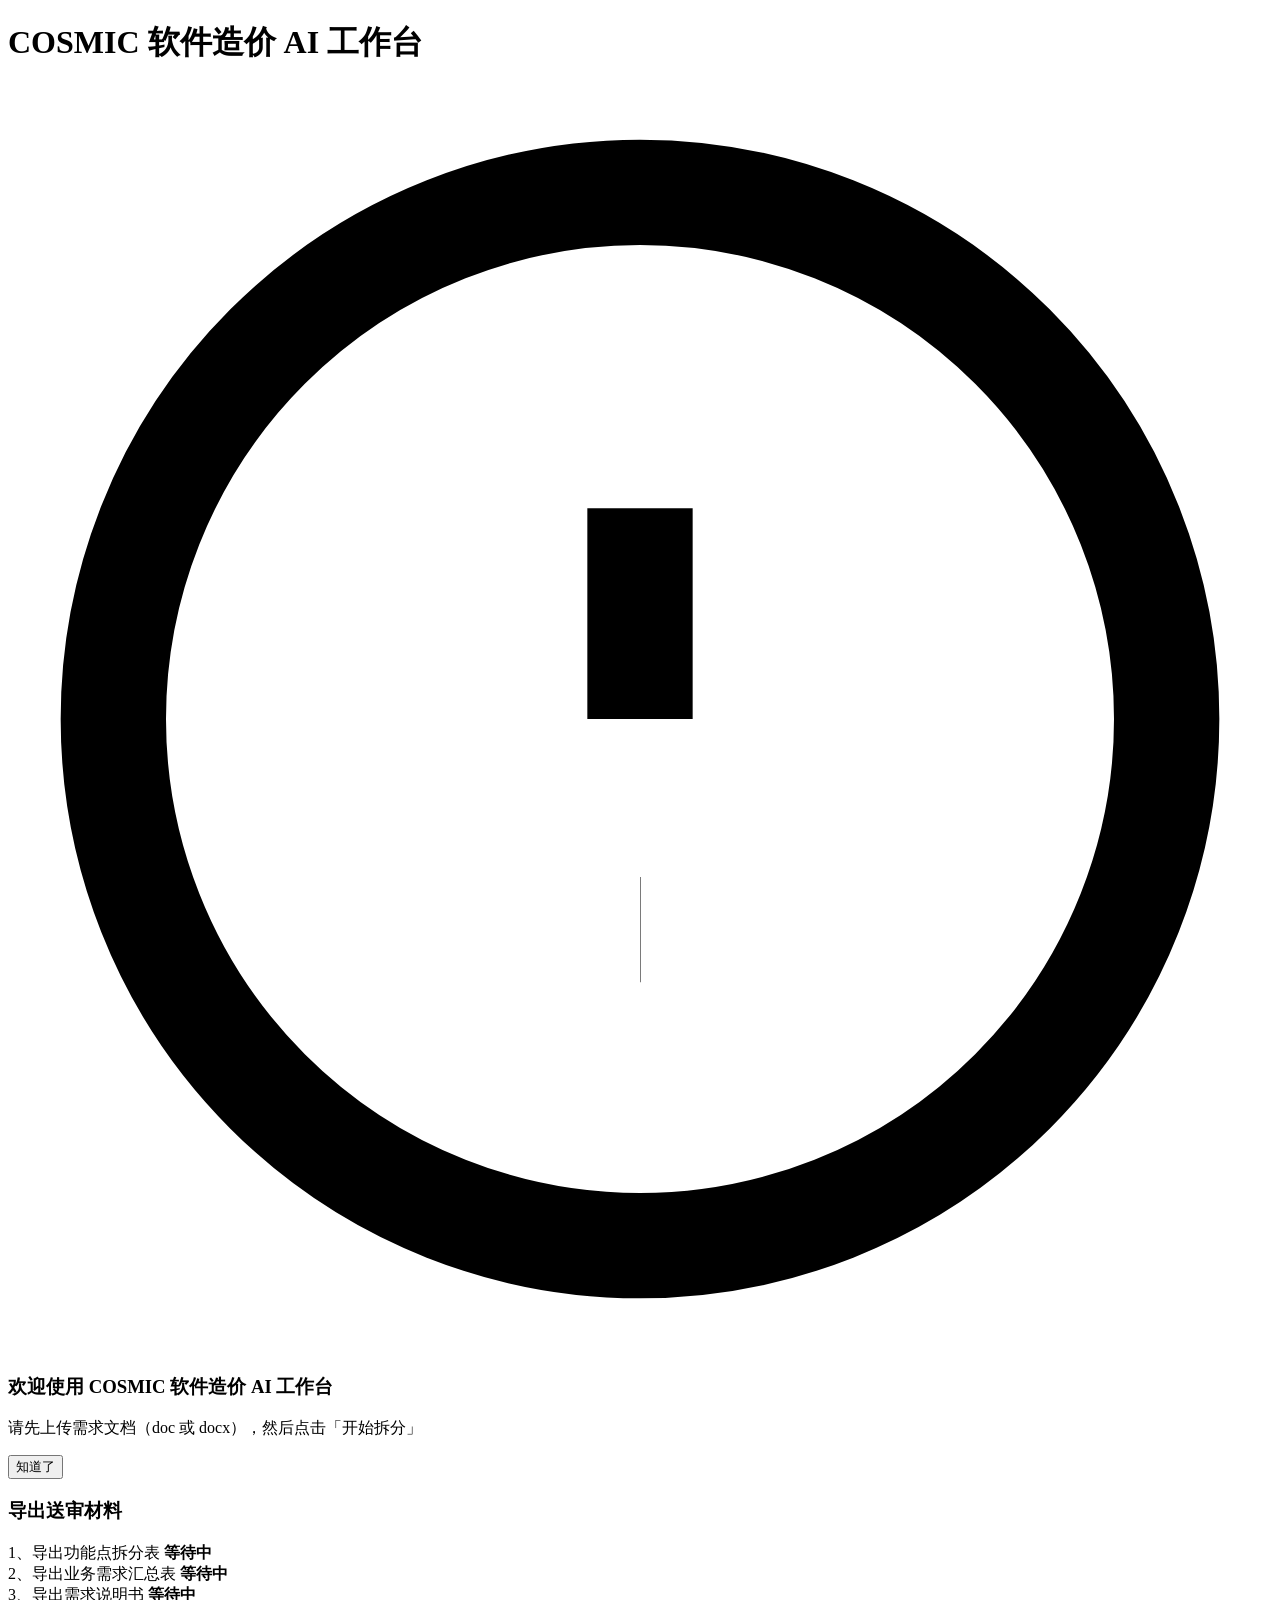
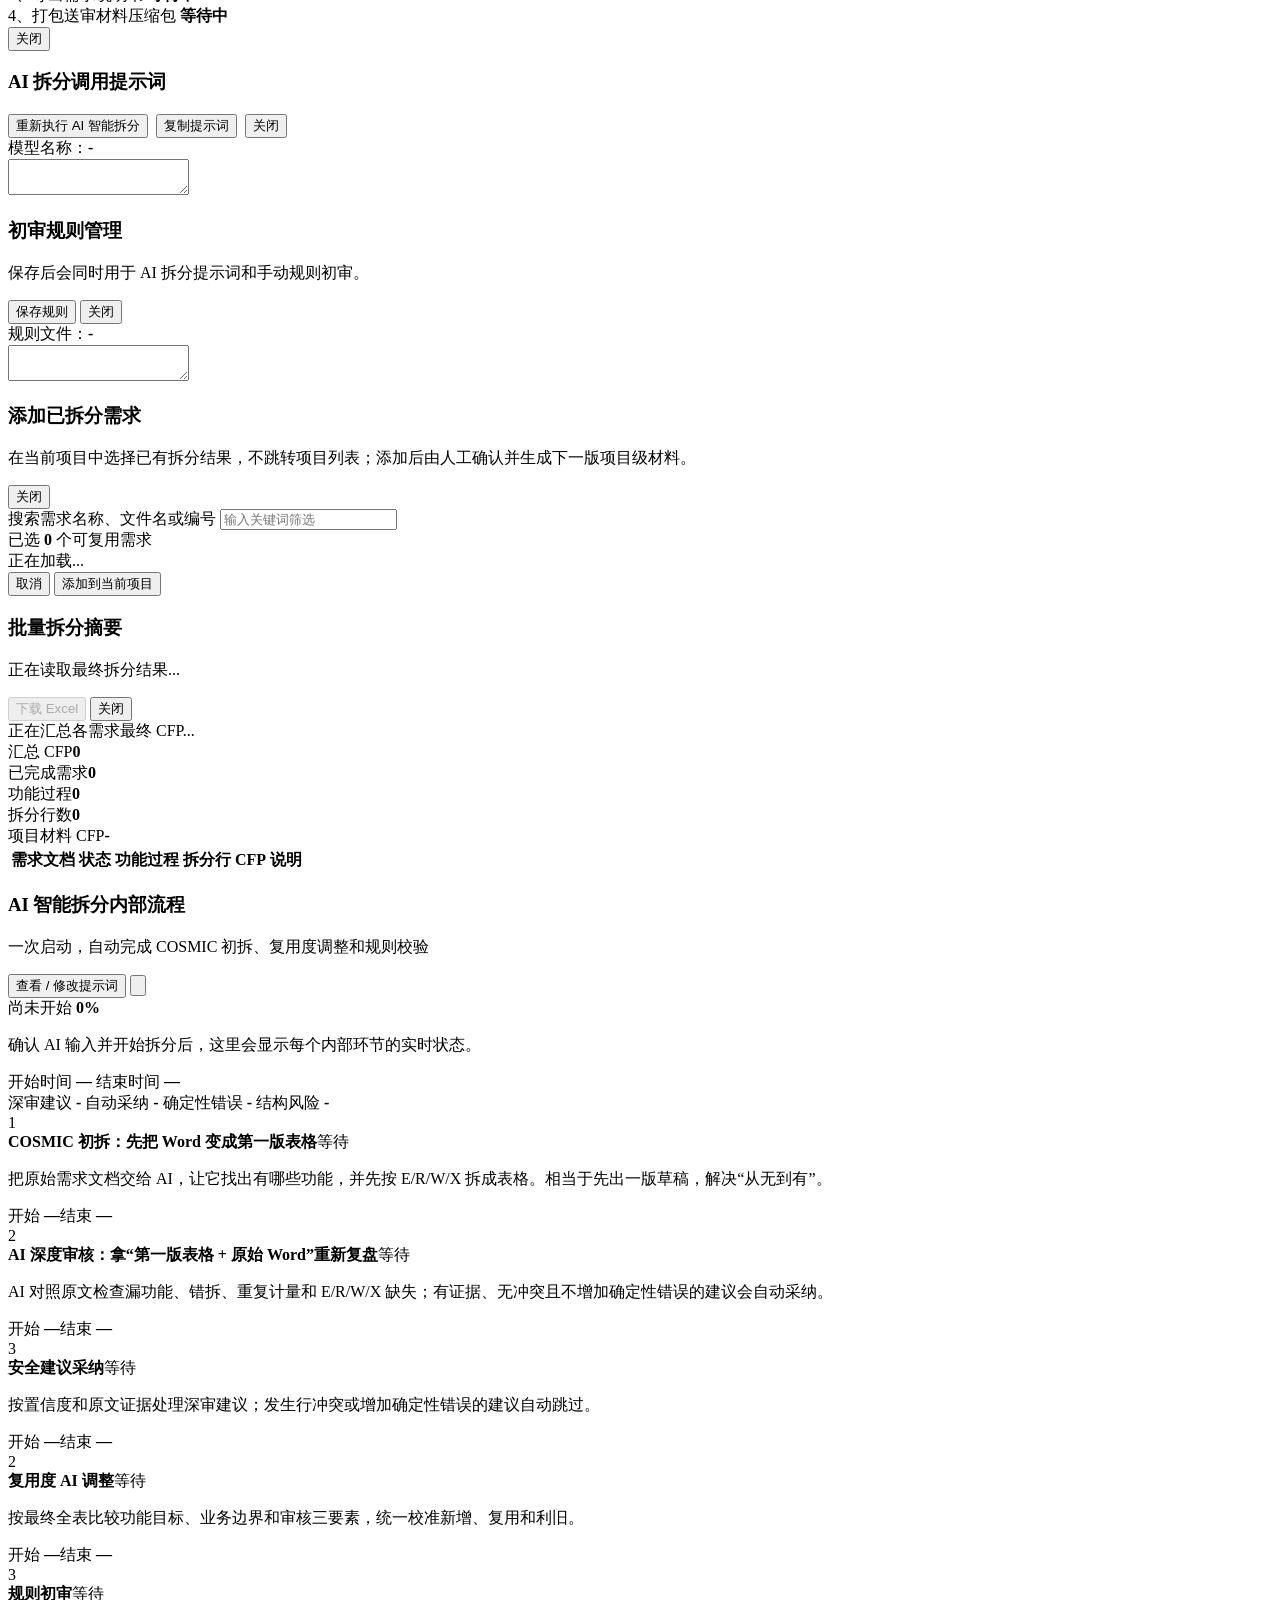
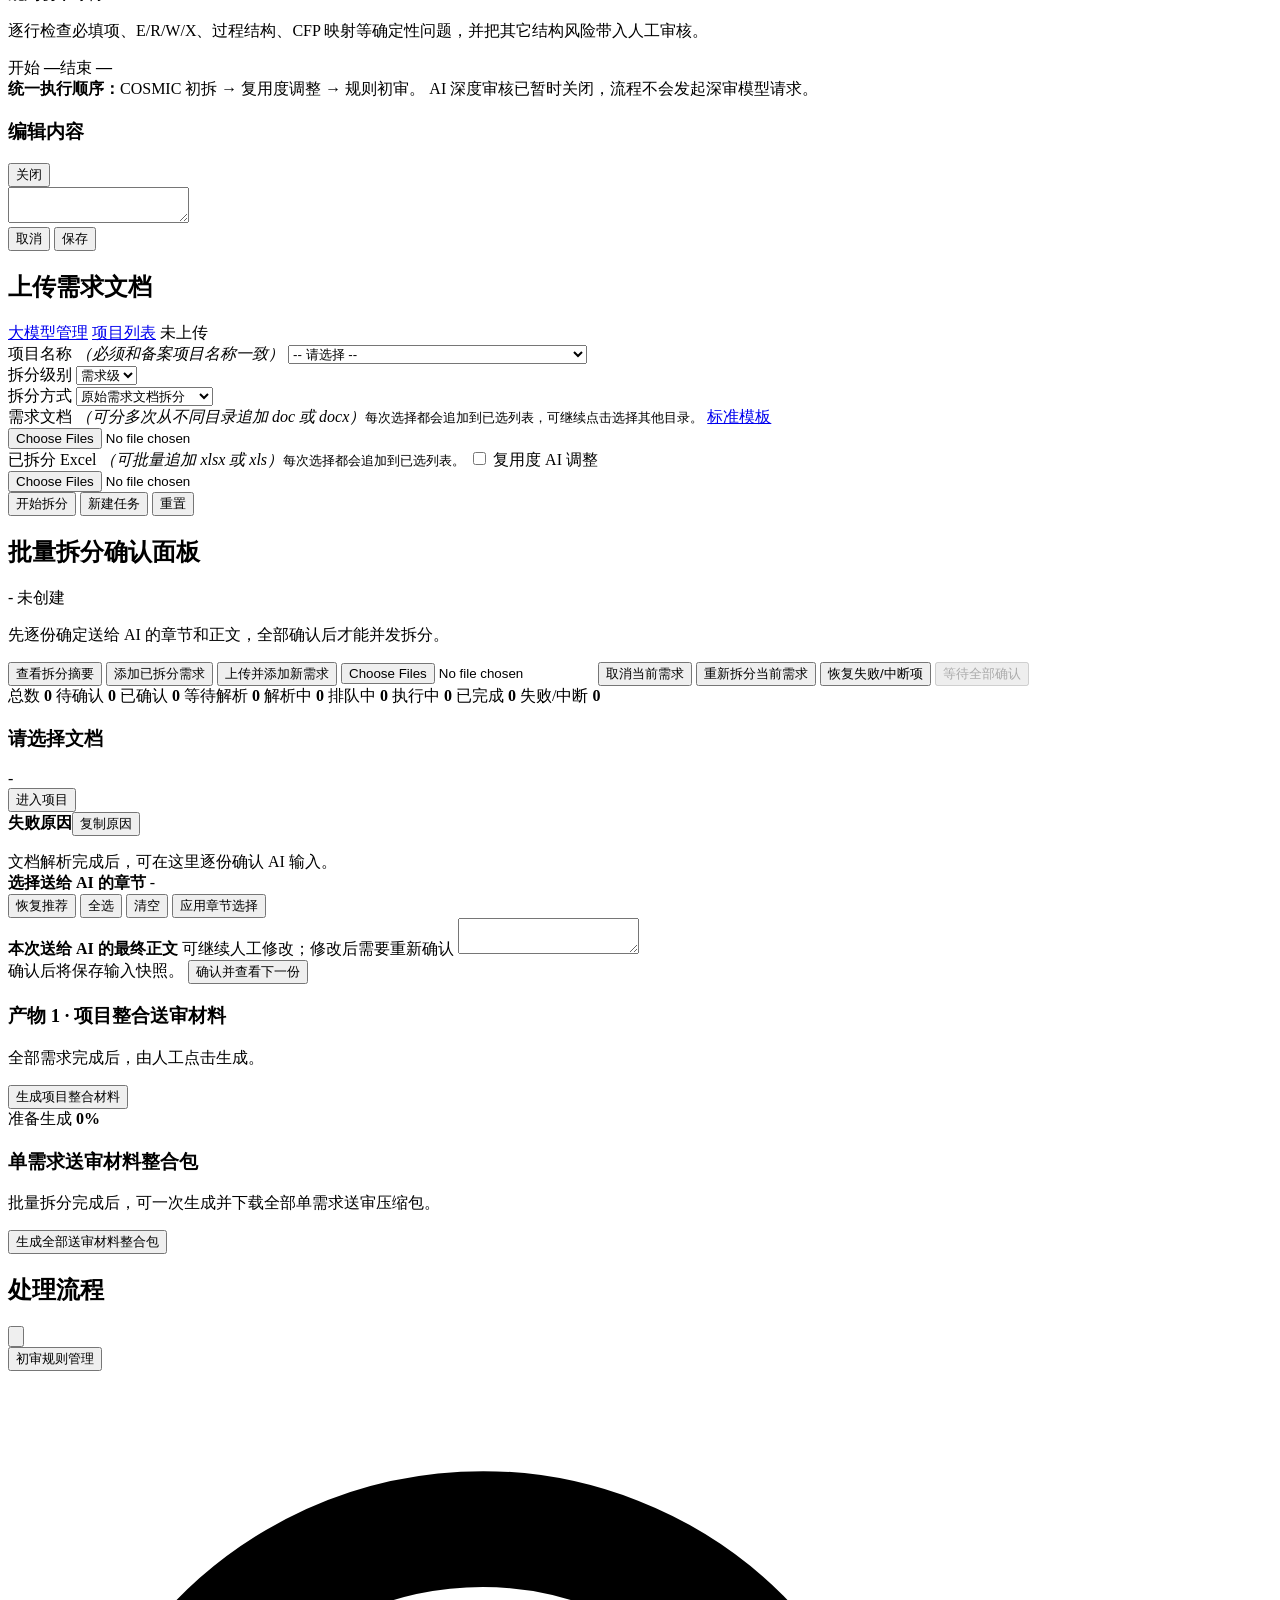
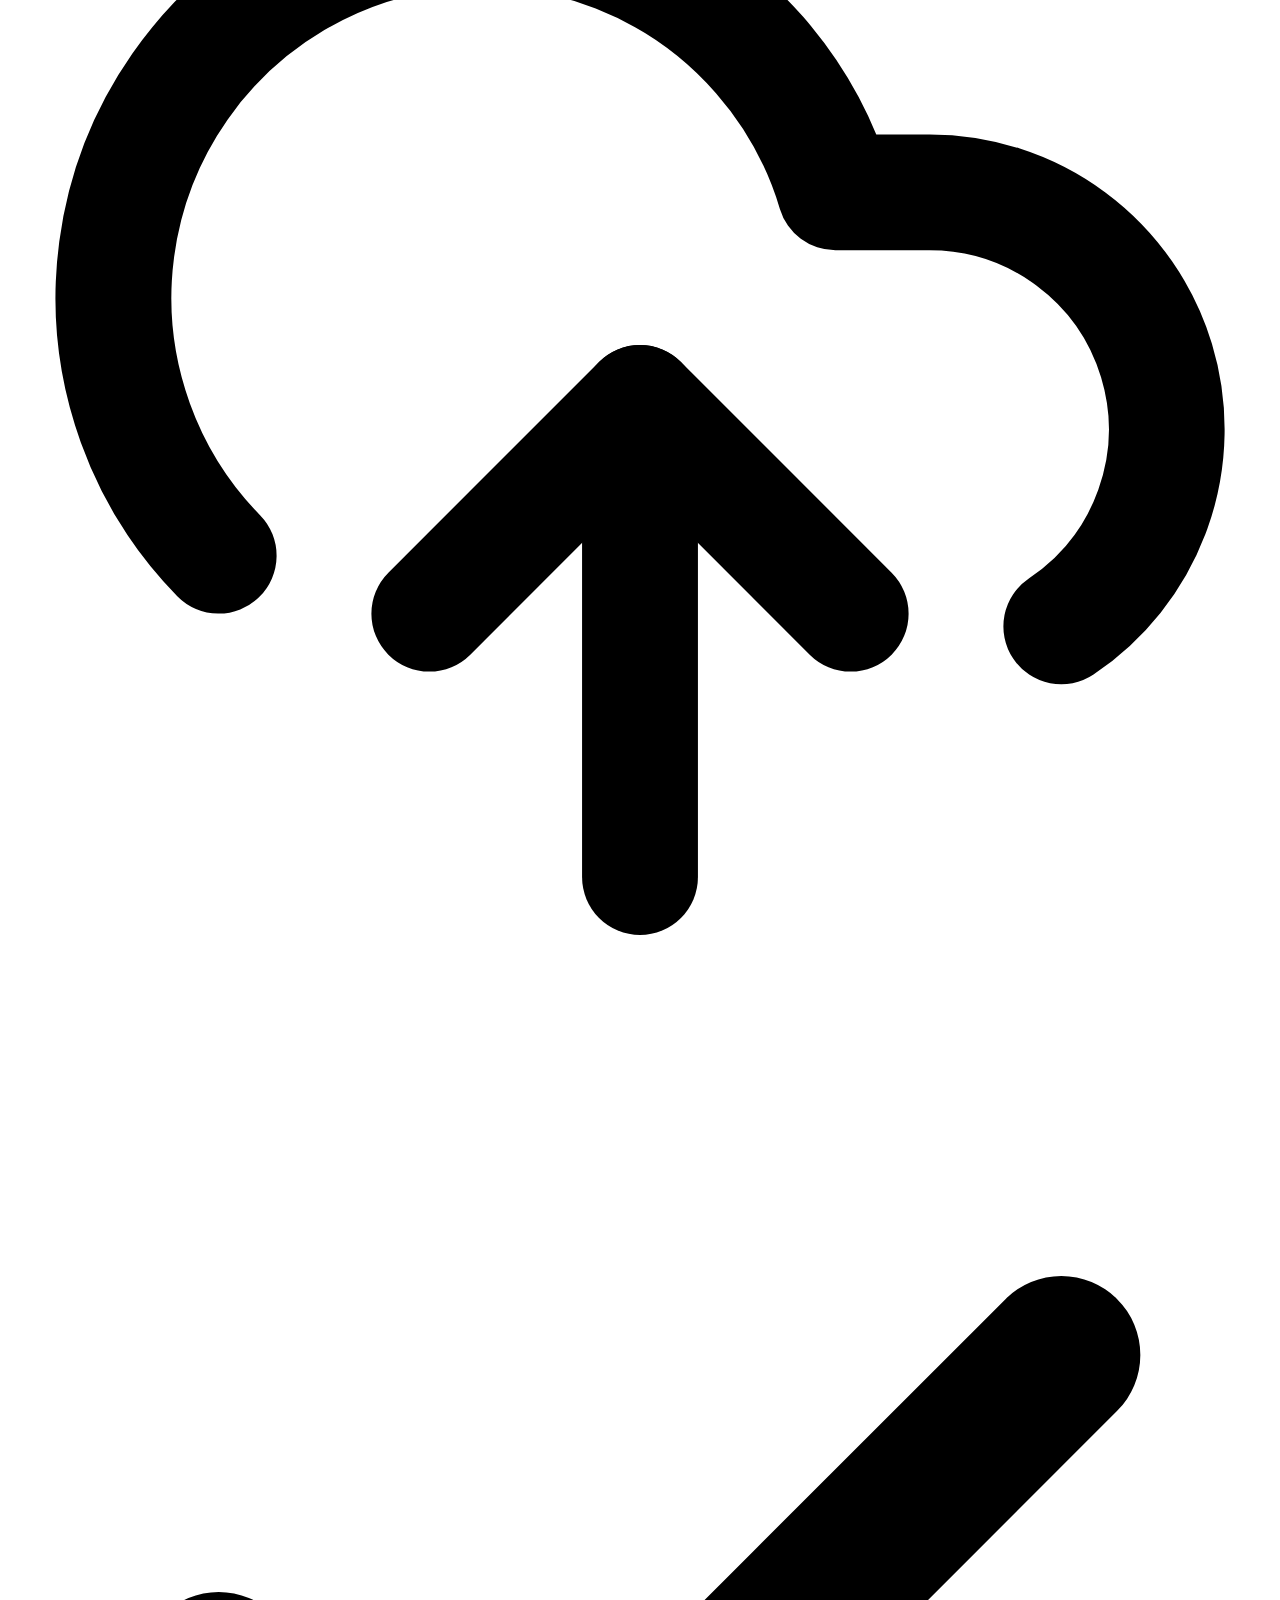
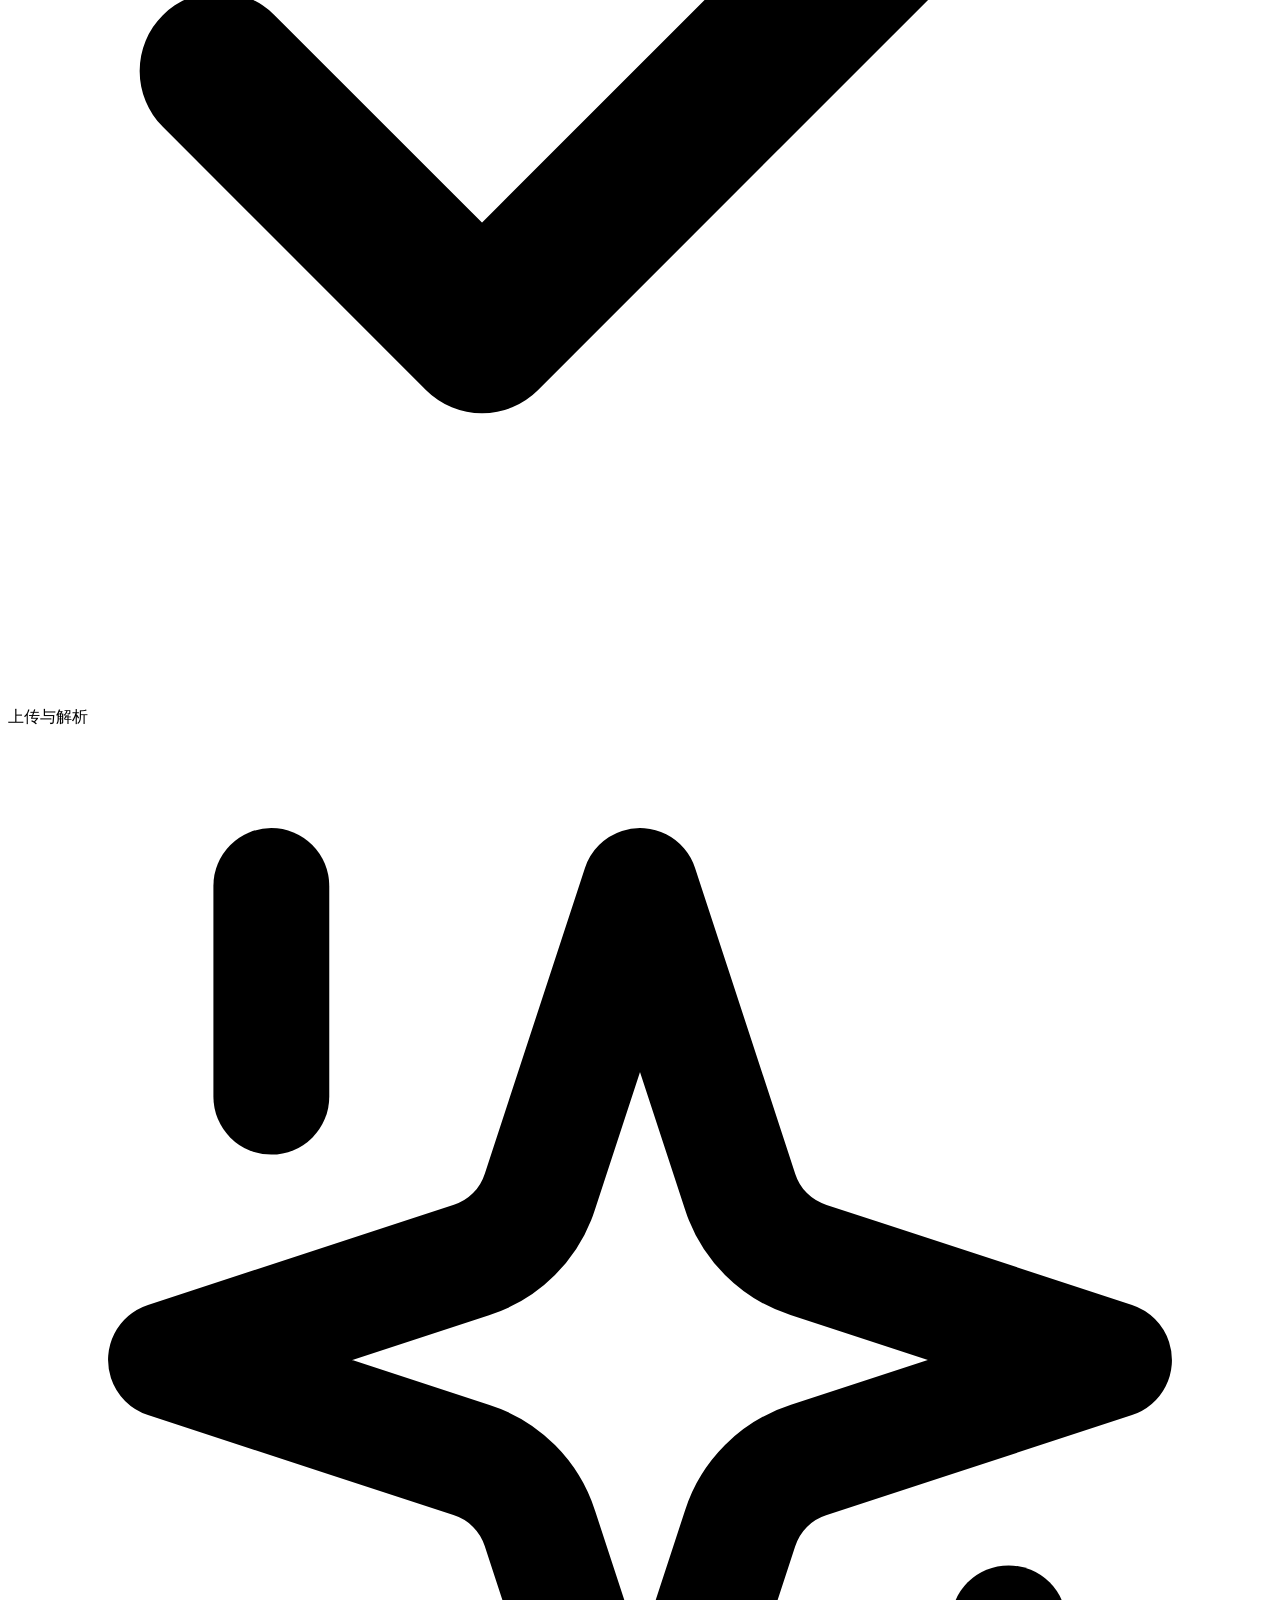
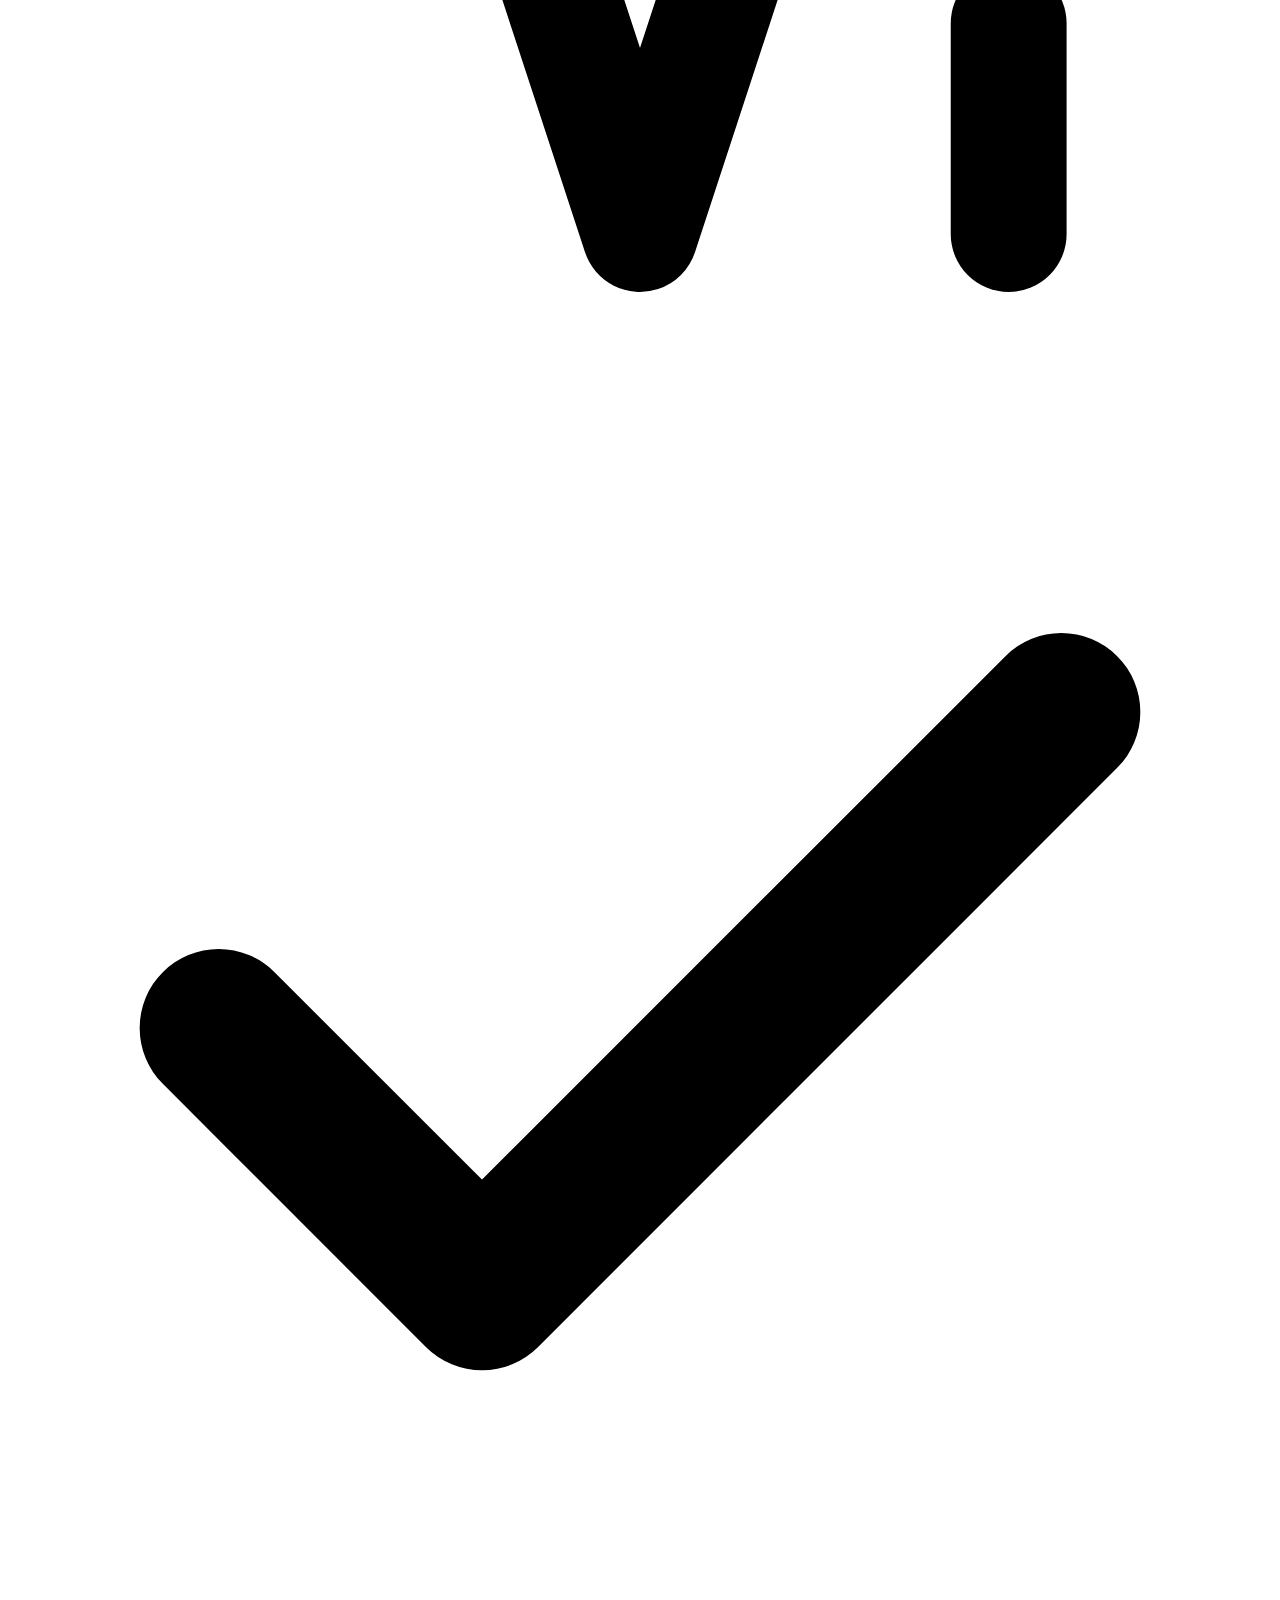
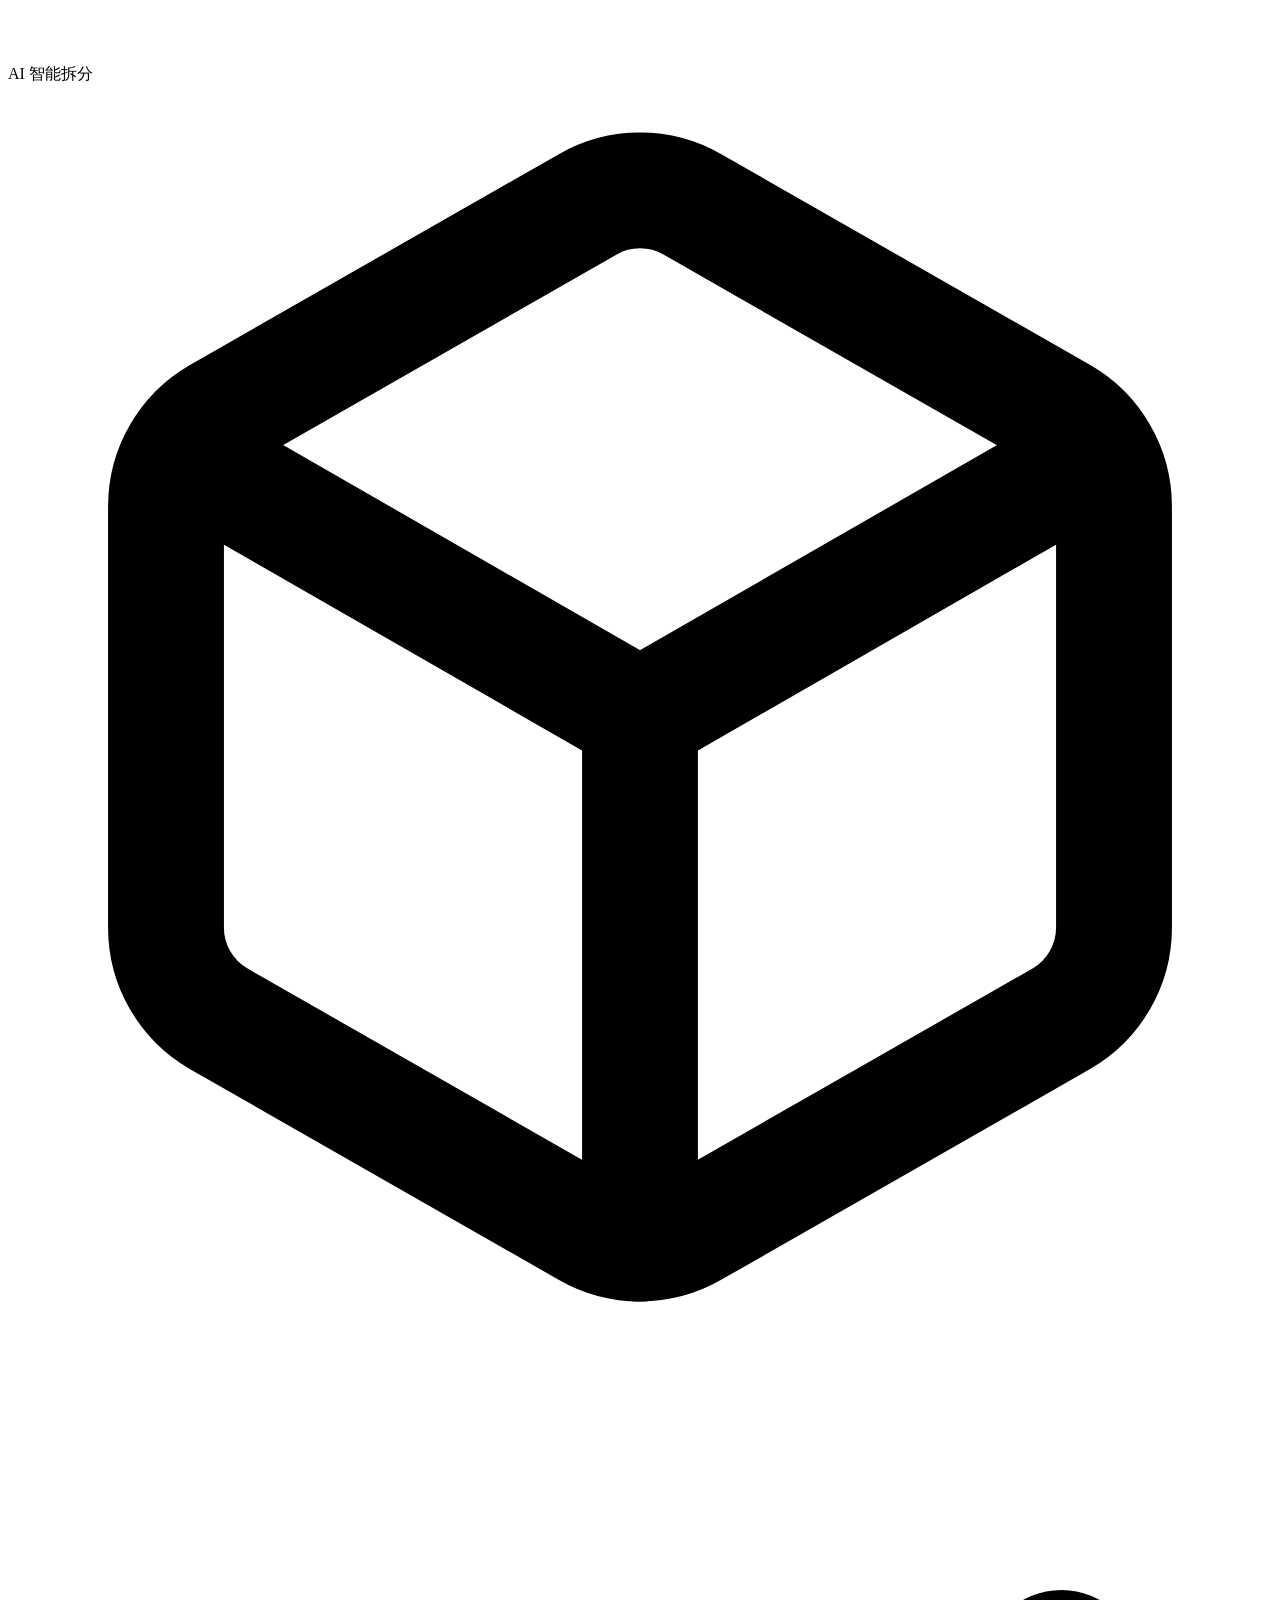
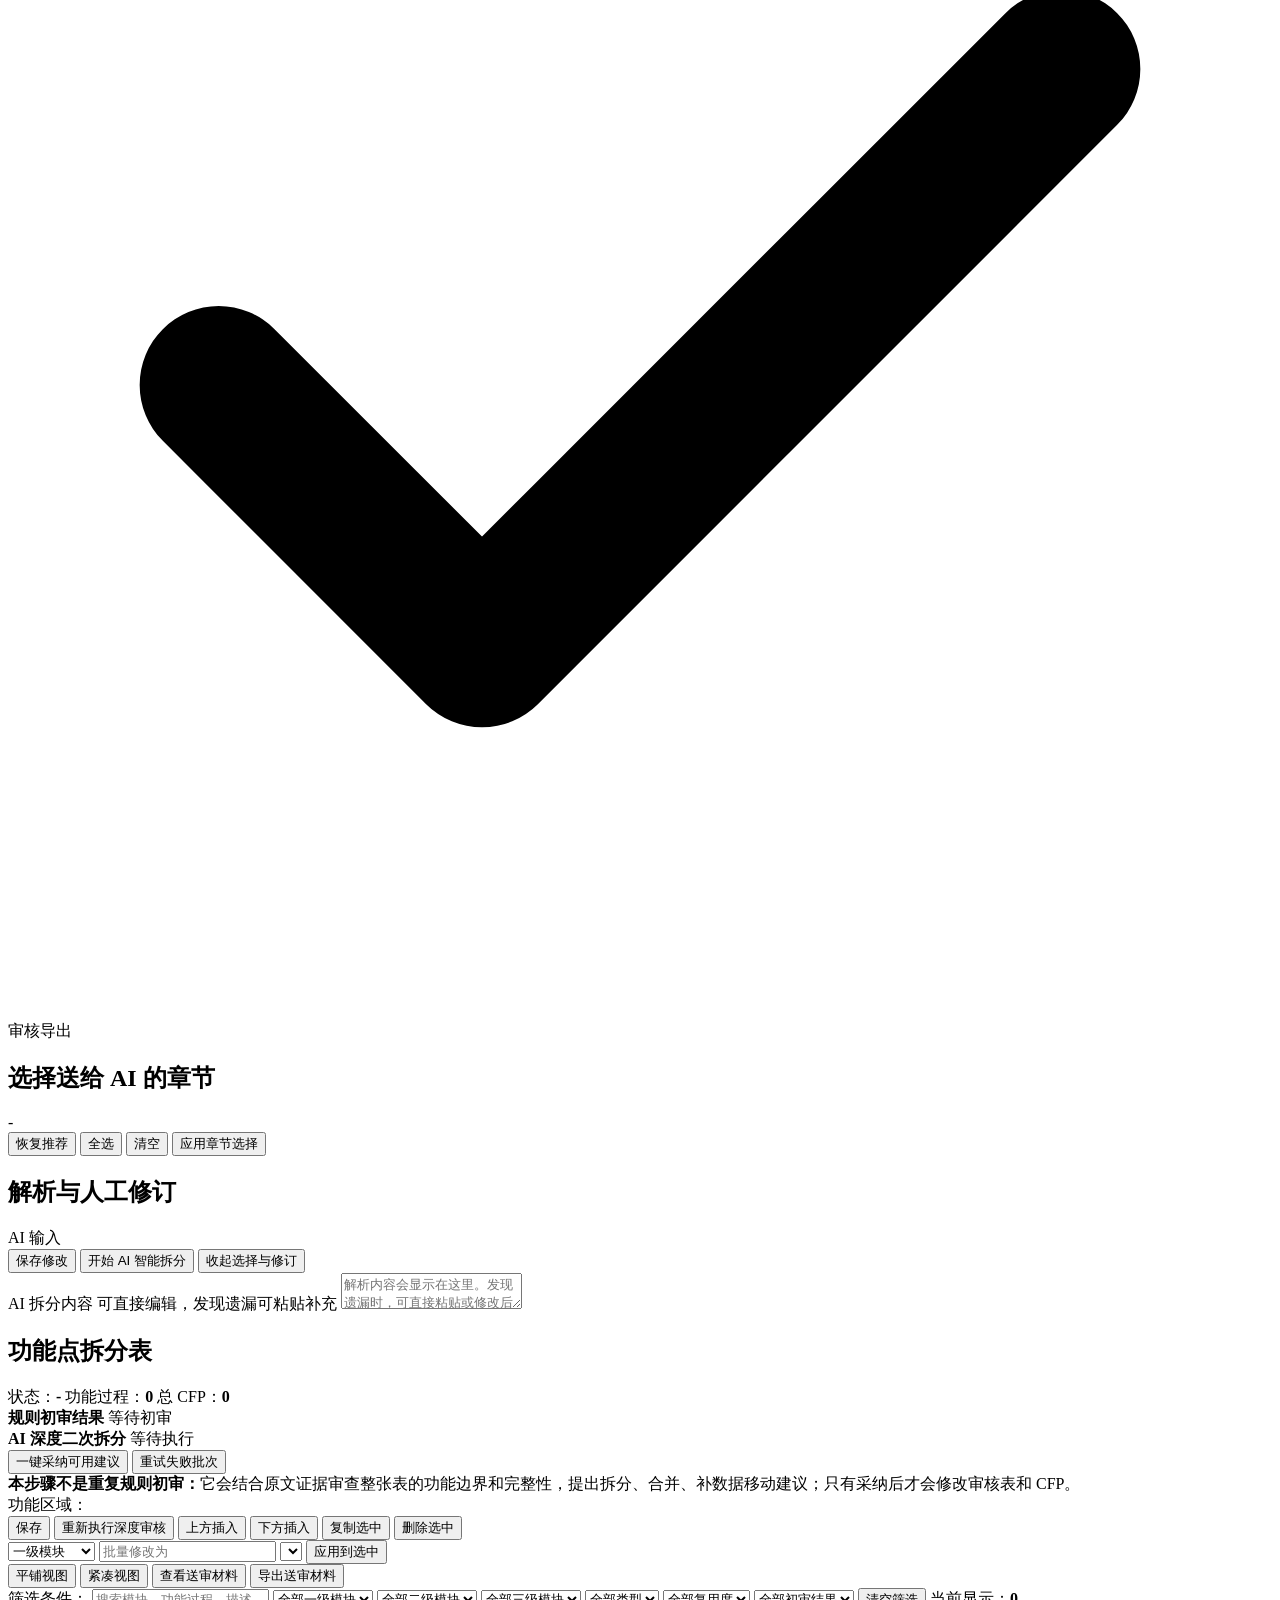
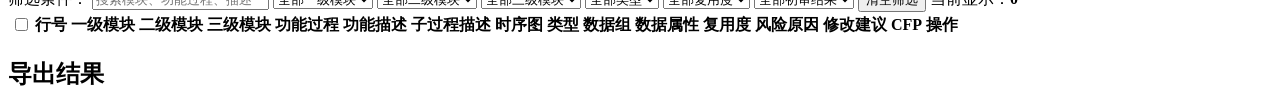
==== commit c1d2dc6e: "完善拆分" ====
--- a/src/main/resources/static/index.html
+++ b/src/main/resources/static/index.html
@@ -312,7 +312,7 @@
               <span>已拆分 Excel <em>（可批量追加 xlsx 或 xls）</em><small id="batchExcelFileHint" class="batch-file-hint">每次选择都会追加到已选列表。</small></span>
             </label>
             <label class="excel-reuse-toggle" title="关闭后保留 Excel 中人工确认的复用度和 CFP，不调用复用度调整模型">
-              <input id="excelReuseAdjustmentEnabled" type="checkbox" checked onchange="updateReviewStageGuide()">
+              <input id="excelReuseAdjustmentEnabled" type="checkbox" onchange="updateReviewStageGuide()">
               <span>复用度 AI 调整</span>
             </label>
           </div>
@@ -411,6 +411,14 @@
             <p id="batchProjectMaterialsSummary" class="muted">全部需求完成后，由人工点击生成。</p>
           </div>
           <button id="batchMaterialRetryBtn" type="button" class="ghost hidden" onclick="retryBatchProjectMaterials()">生成项目整合材料</button>
+        </div>
+        <div id="batchProjectMaterialProgress" class="batch-material-progress hidden">
+          <div class="batch-material-progress-head">
+            <span id="batchProjectMaterialProgressStage">准备生成</span>
+            <b id="batchProjectMaterialProgressPercent">0%</b>
+          </div>
+          <div class="batch-material-progress-track"><span id="batchProjectMaterialProgressBar"></span></div>
+          <p id="batchProjectMaterialProgressDetail" class="muted"></p>
         </div>
         <div id="batchProjectMaterialFiles" class="batch-material-file-list"></div>
       </div>
@@ -1832,7 +1840,7 @@
         $("splitExcelInput").value = "";
       }
       if ($("excelReuseAdjustmentEnabled")) {
-        $("excelReuseAdjustmentEnabled").checked = true;
+        $("excelReuseAdjustmentEnabled").checked = false;
       }
       if ($("polishFunctionDescriptionInput")) {
         $("polishFunctionDescriptionInput").checked = false;
@@ -2339,6 +2347,7 @@
     function batchJobNeedsPolling(job) {
       return !!job && (job.status === "PREPARING" || job.status === "RUNNING"
         || job.status === "GENERATING_MATERIALS"
+        || job.projectMaterialStatus === "GENERATING"
         || job.requirementMaterialStatus === "GENERATING");
     }
 
@@ -2645,8 +2654,45 @@
           || "存在拆分失败的需求，项目级送审材料已暂停；成功结果会保留。";
       } else if (status === "FAILED") {
         summary.textContent = job.projectMaterialMessage || "项目级送审材料生成失败。";
+      } else if (status === "GENERATING") {
+        summary.textContent = job.projectMaterialMessage || "正在按单个需求并发调用大模型生成功能描述。";
       } else {
         summary.textContent = job.projectMaterialMessage || "全部需求已完成后，由人工点击生成项目级附件 1–5。";
+      }
+      const progressPanel = $("batchProjectMaterialProgress");
+      const showProgress = status === "GENERATING"
+        || (status === "FAILED" && Number(job.projectMaterialProgressPercent || 0) > 0);
+      progressPanel.classList.toggle("hidden", !showProgress);
+      if (showProgress) {
+        const percent = Math.max(0, Math.min(100, Number(job.projectMaterialProgressPercent || 0)));
+        const stageLabels = {
+          QUEUED: "等待进入生成队列",
+          AI_FUNCTION_DESCRIPTIONS: "大模型生成功能描述",
+          EXPORTING_WORD: "生成附件 1 需求说明书",
+          EXPORTING_EXCEL: "写入附件 2 和附件 3",
+          EXPORTING_FORMS: "生成附件 4 和附件 5",
+          ARCHIVING: "打包项目整合材料",
+          FAILED: "生成失败"
+        };
+        $("batchProjectMaterialProgressStage").textContent = stageLabels[job.projectMaterialStage]
+          || (status === "FAILED" ? "生成失败" : "生成项目整合材料");
+        $("batchProjectMaterialProgressPercent").textContent = percent + "%";
+        $("batchProjectMaterialProgressBar").style.width = percent + "%";
+        const requirementTotal = Number(job.projectMaterialAiTotalRequirements || 0);
+        const functionTotal = Number(job.projectMaterialAiTotalFunctions || 0);
+        let detail = requirementTotal > 0
+          ? "需求 " + Number(job.projectMaterialAiCompletedRequirements || 0) + "/" + requirementTotal : "";
+        if (functionTotal > 0) {
+          detail += (detail ? " · " : "") + "功能过程 "
+            + Number(job.projectMaterialAiCompletedFunctions || 0) + "/" + functionTotal;
+        }
+        if (status === "GENERATING" && Number(job.projectMaterialAiActiveRequirements || 0) > 0) {
+          detail += (detail ? " · " : "") + "当前活跃 "
+            + Number(job.projectMaterialAiActiveRequirements || 0)
+            + " 个需求（需求内模型分批并发执行）";
+        }
+        $("batchProjectMaterialProgressDetail").textContent = detail
+          || (job.projectMaterialMessage || "正在准备生成。");
       }
       const materialButton = $("batchMaterialRetryBtn");
       materialButton.classList.toggle("hidden", !allCompleted || status === "GENERATING");
@@ -3009,7 +3055,7 @@
     async function retryBatchProjectMaterials() {
       if (!currentBatchSplitJob) return;
       if (!window.confirm("确认现在生成项目整合送审材料（附件 1–5）？\n\n"
-        + "系统只会在本次人工确认后开始生成；已有单需求材料会优先复用，不重复调用 AI。")) return;
+        + "系统会先按单个需求并发调用大模型，为每个功能过程重新生成功能描述；全部完成后再生成并打包附件 1–5。")) return;
       const button = $("batchMaterialRetryBtn");
       button.disabled = true;
       try {
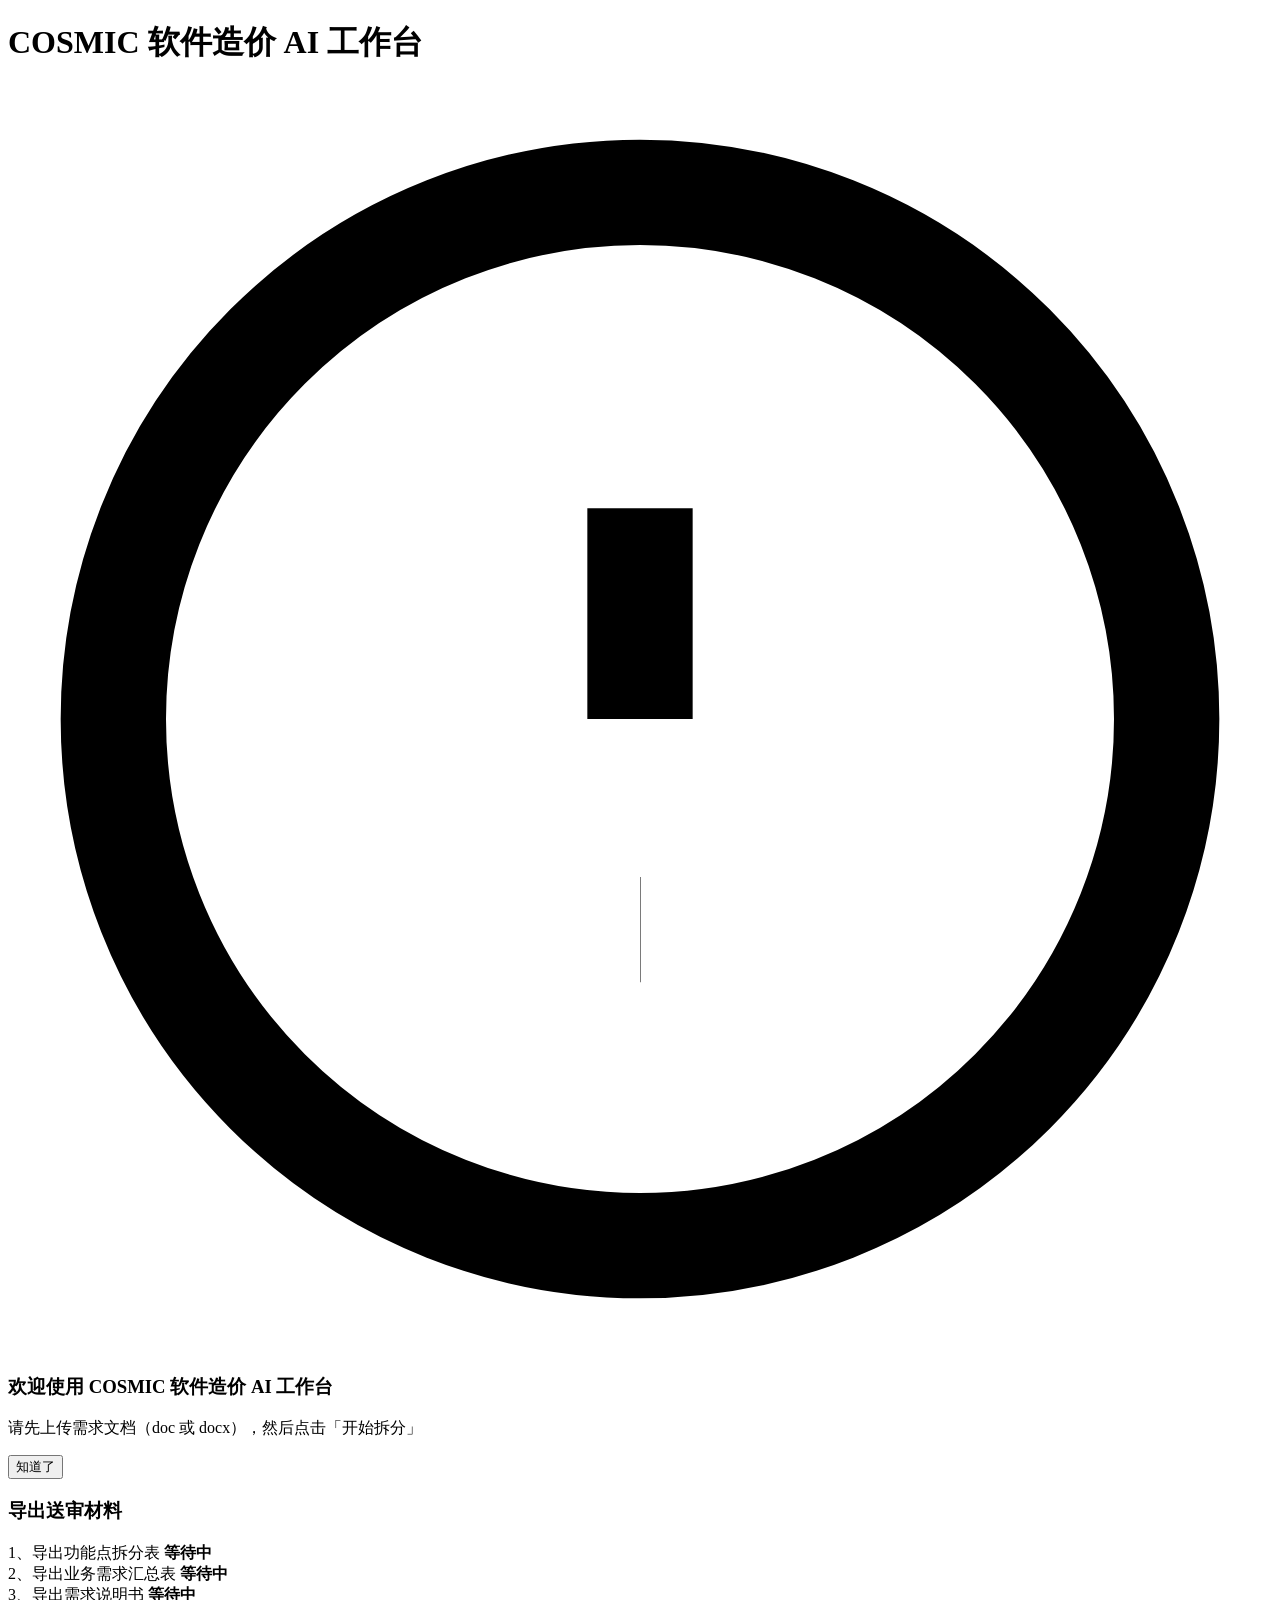
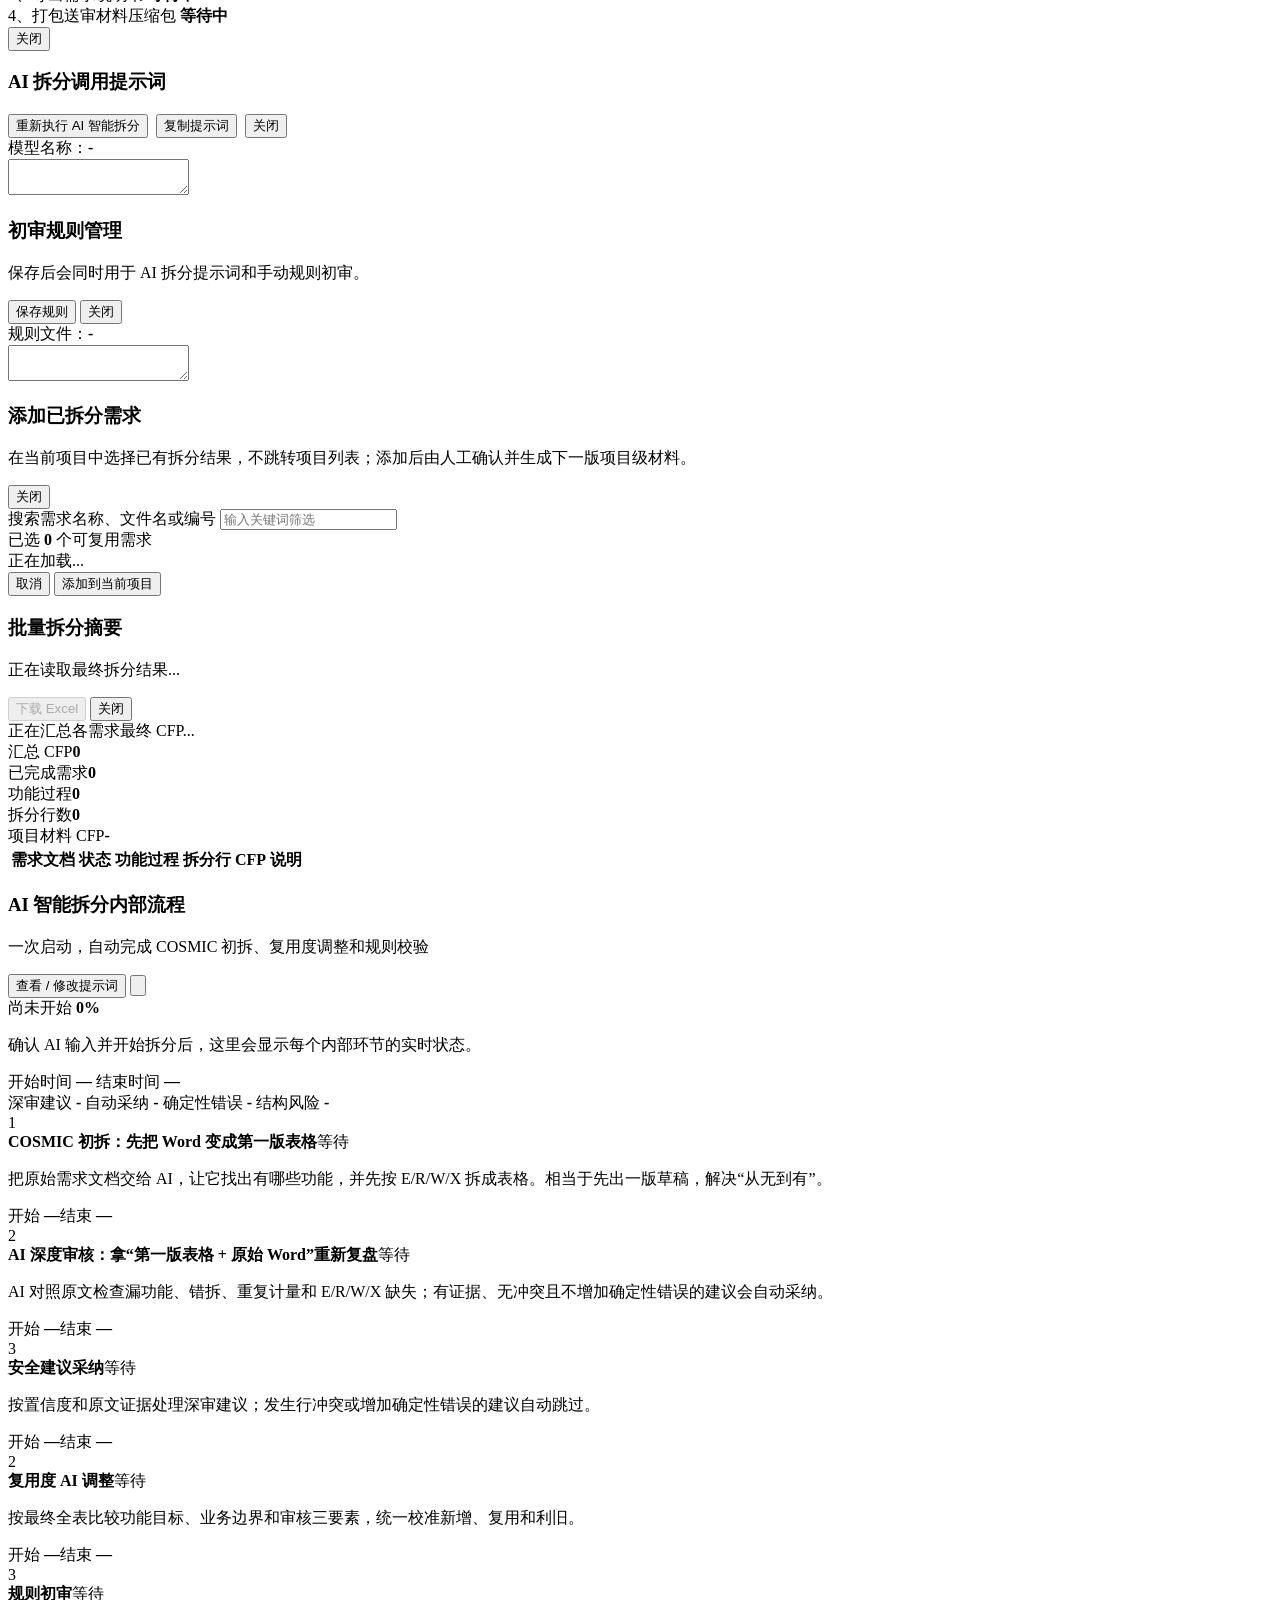
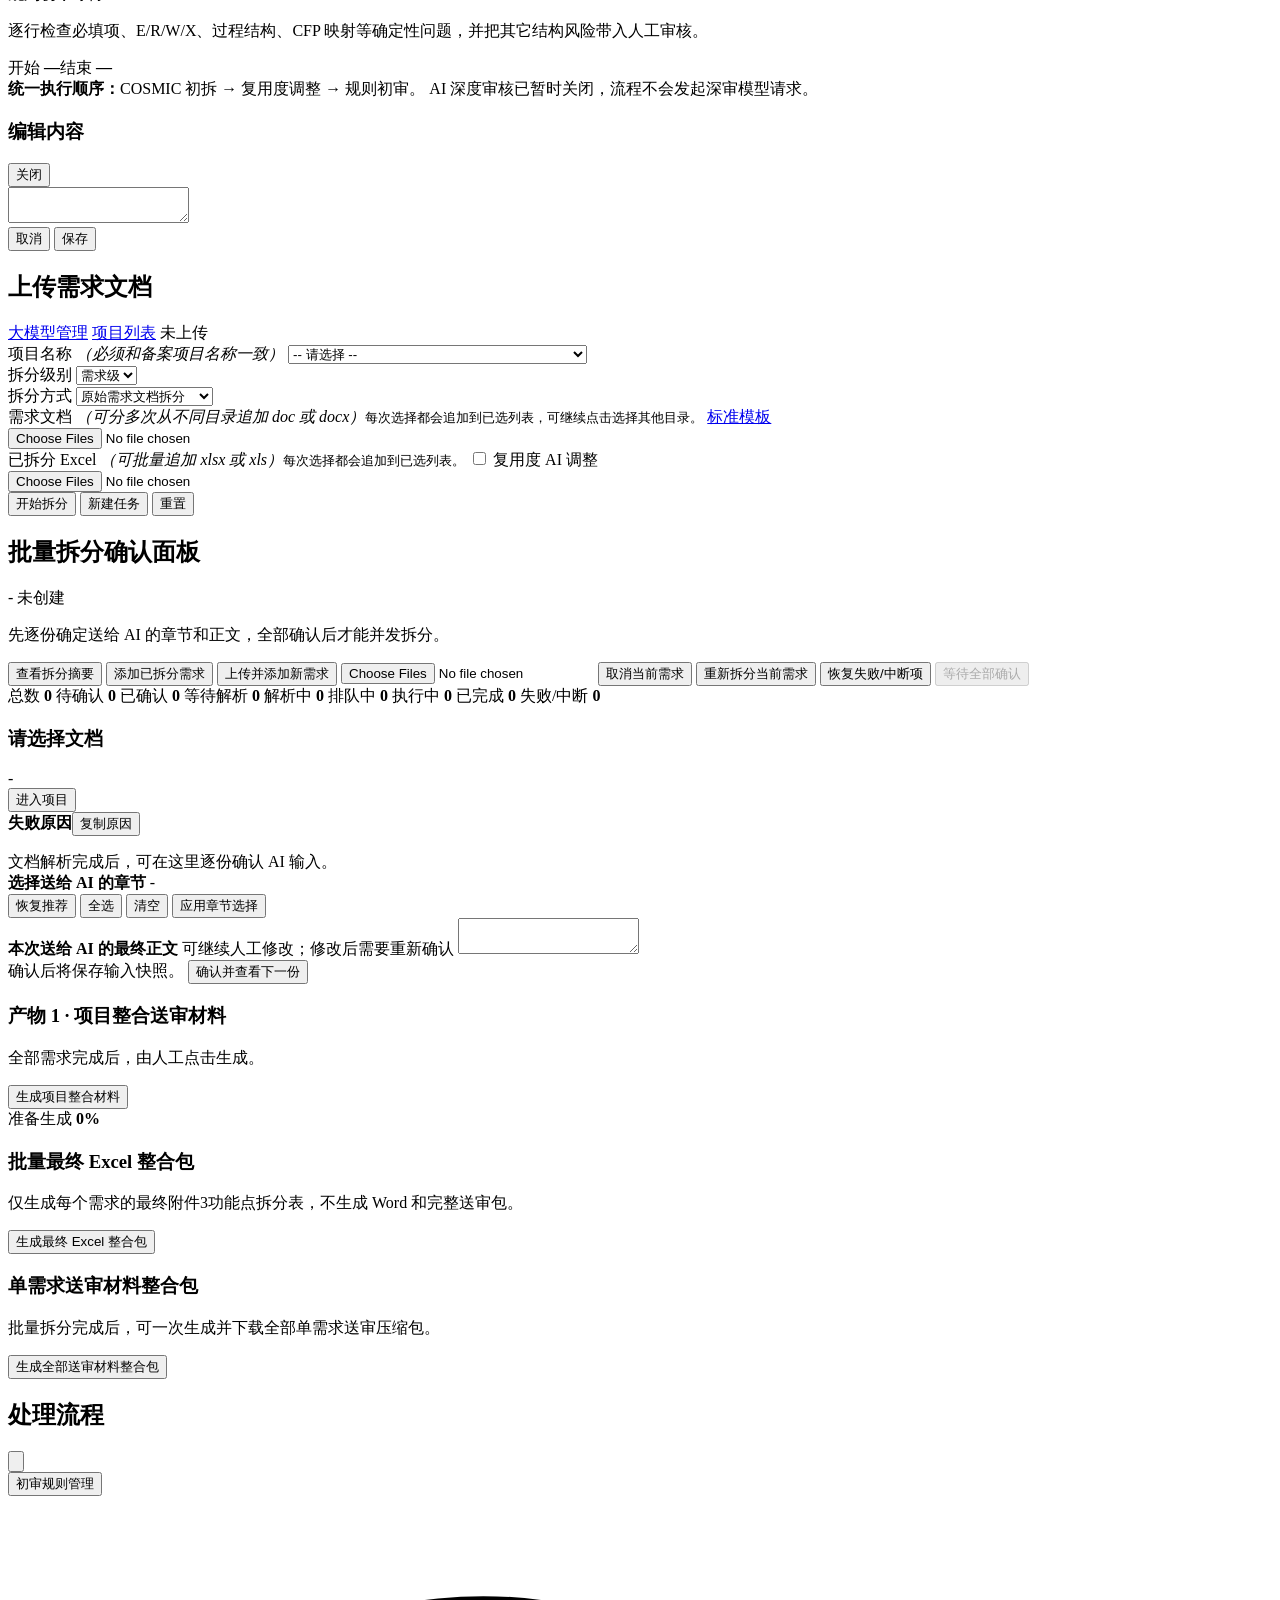
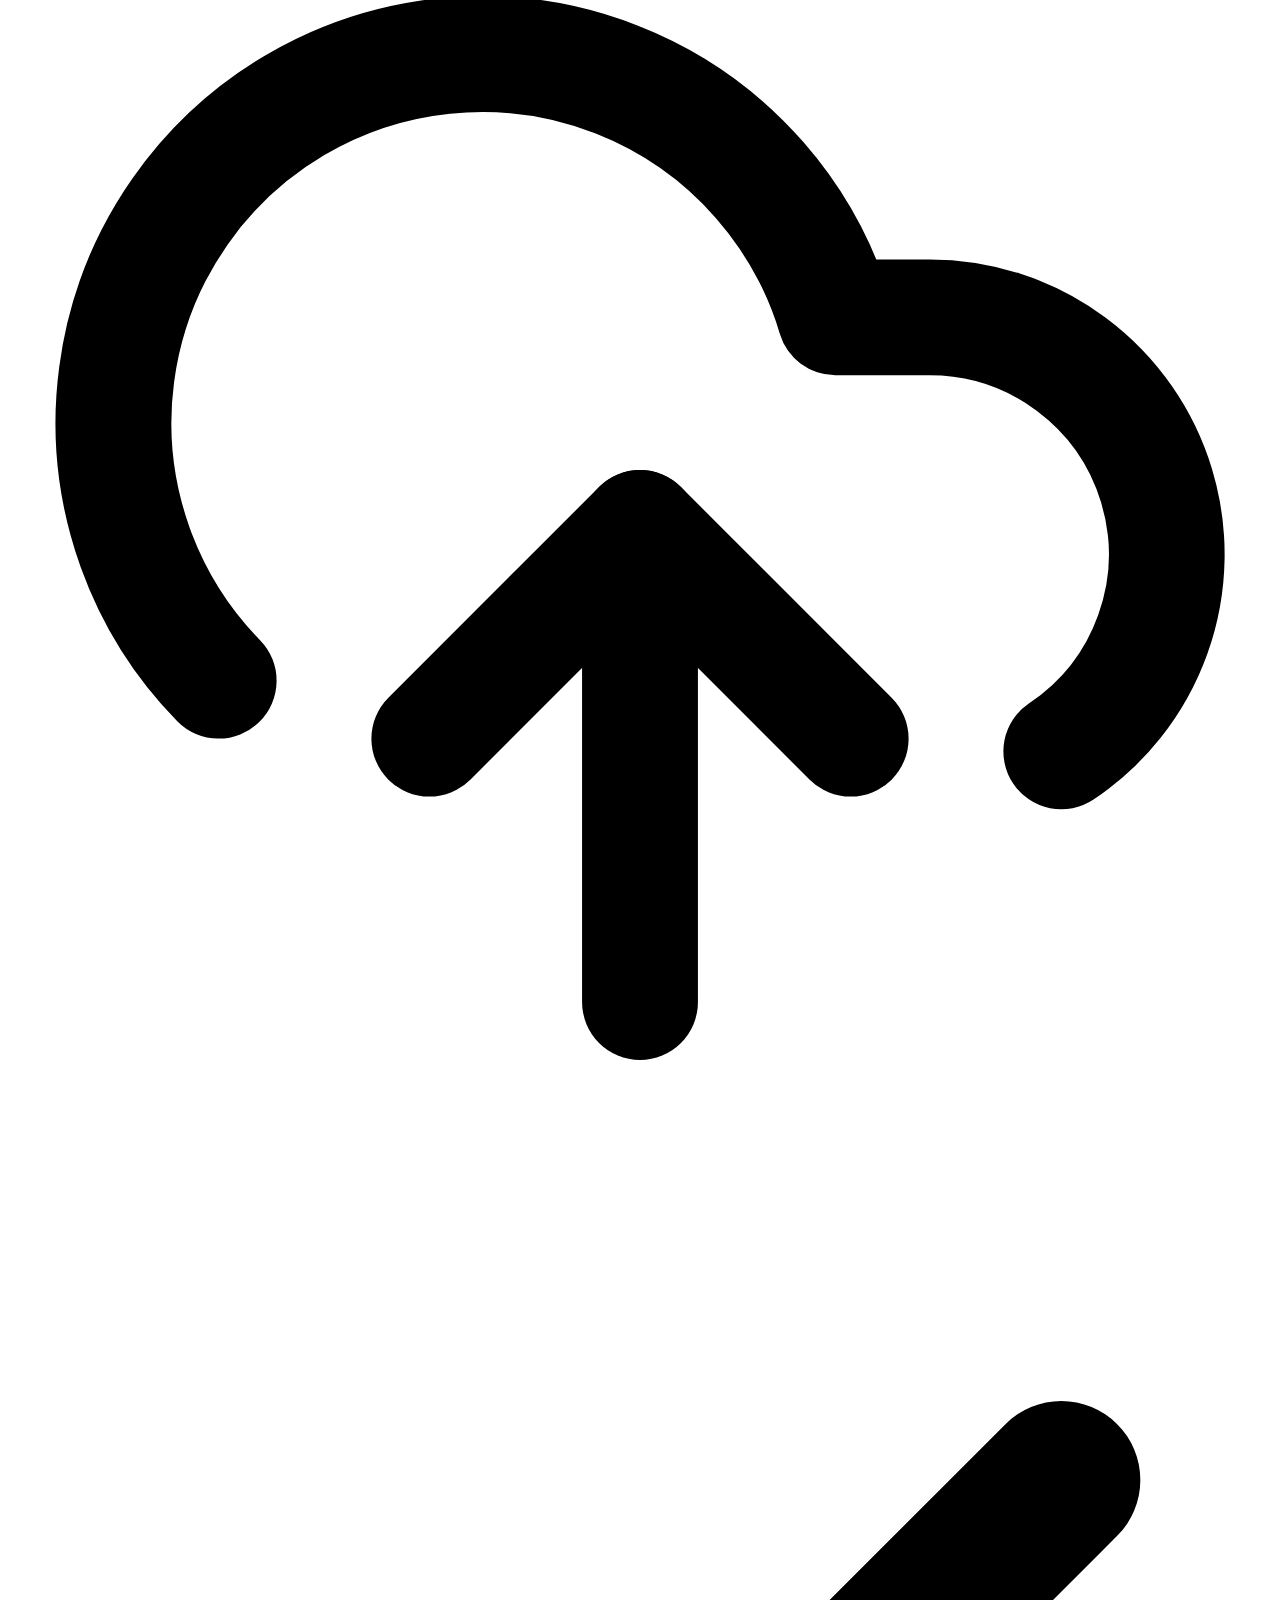
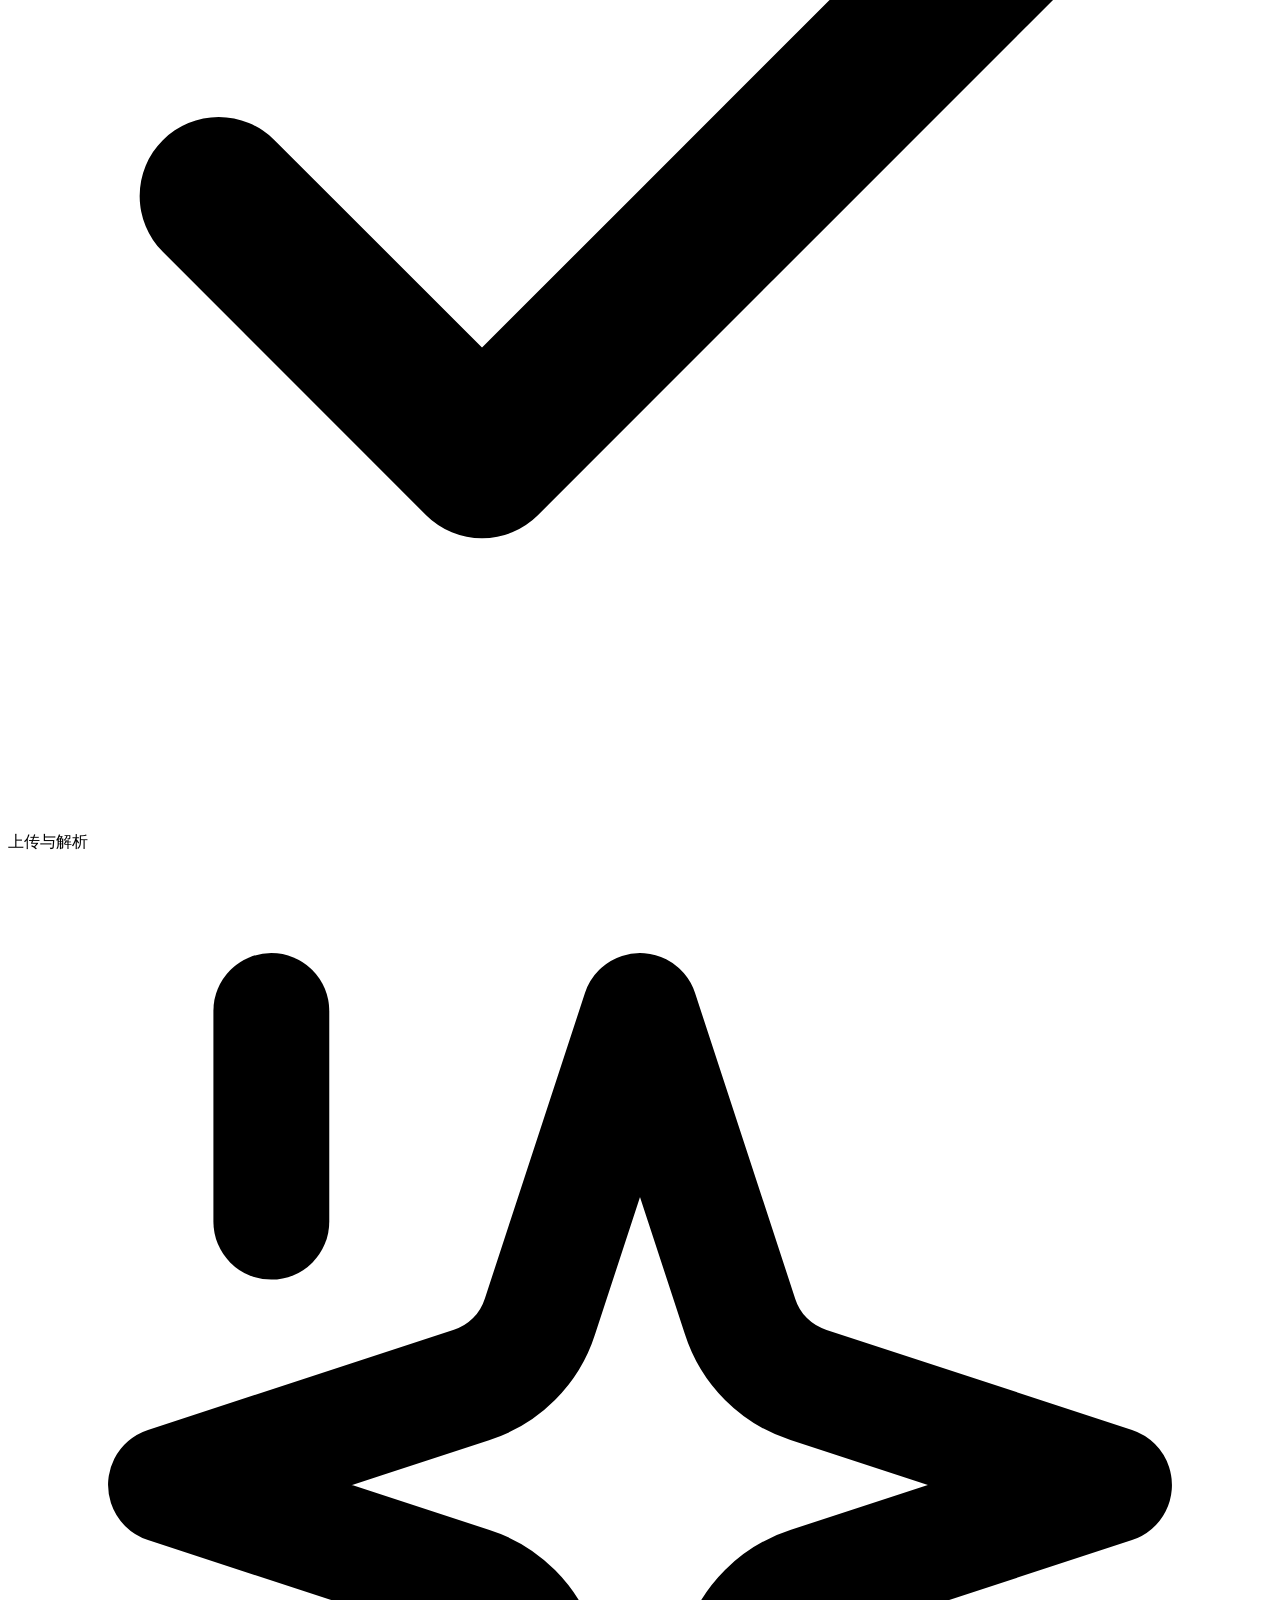
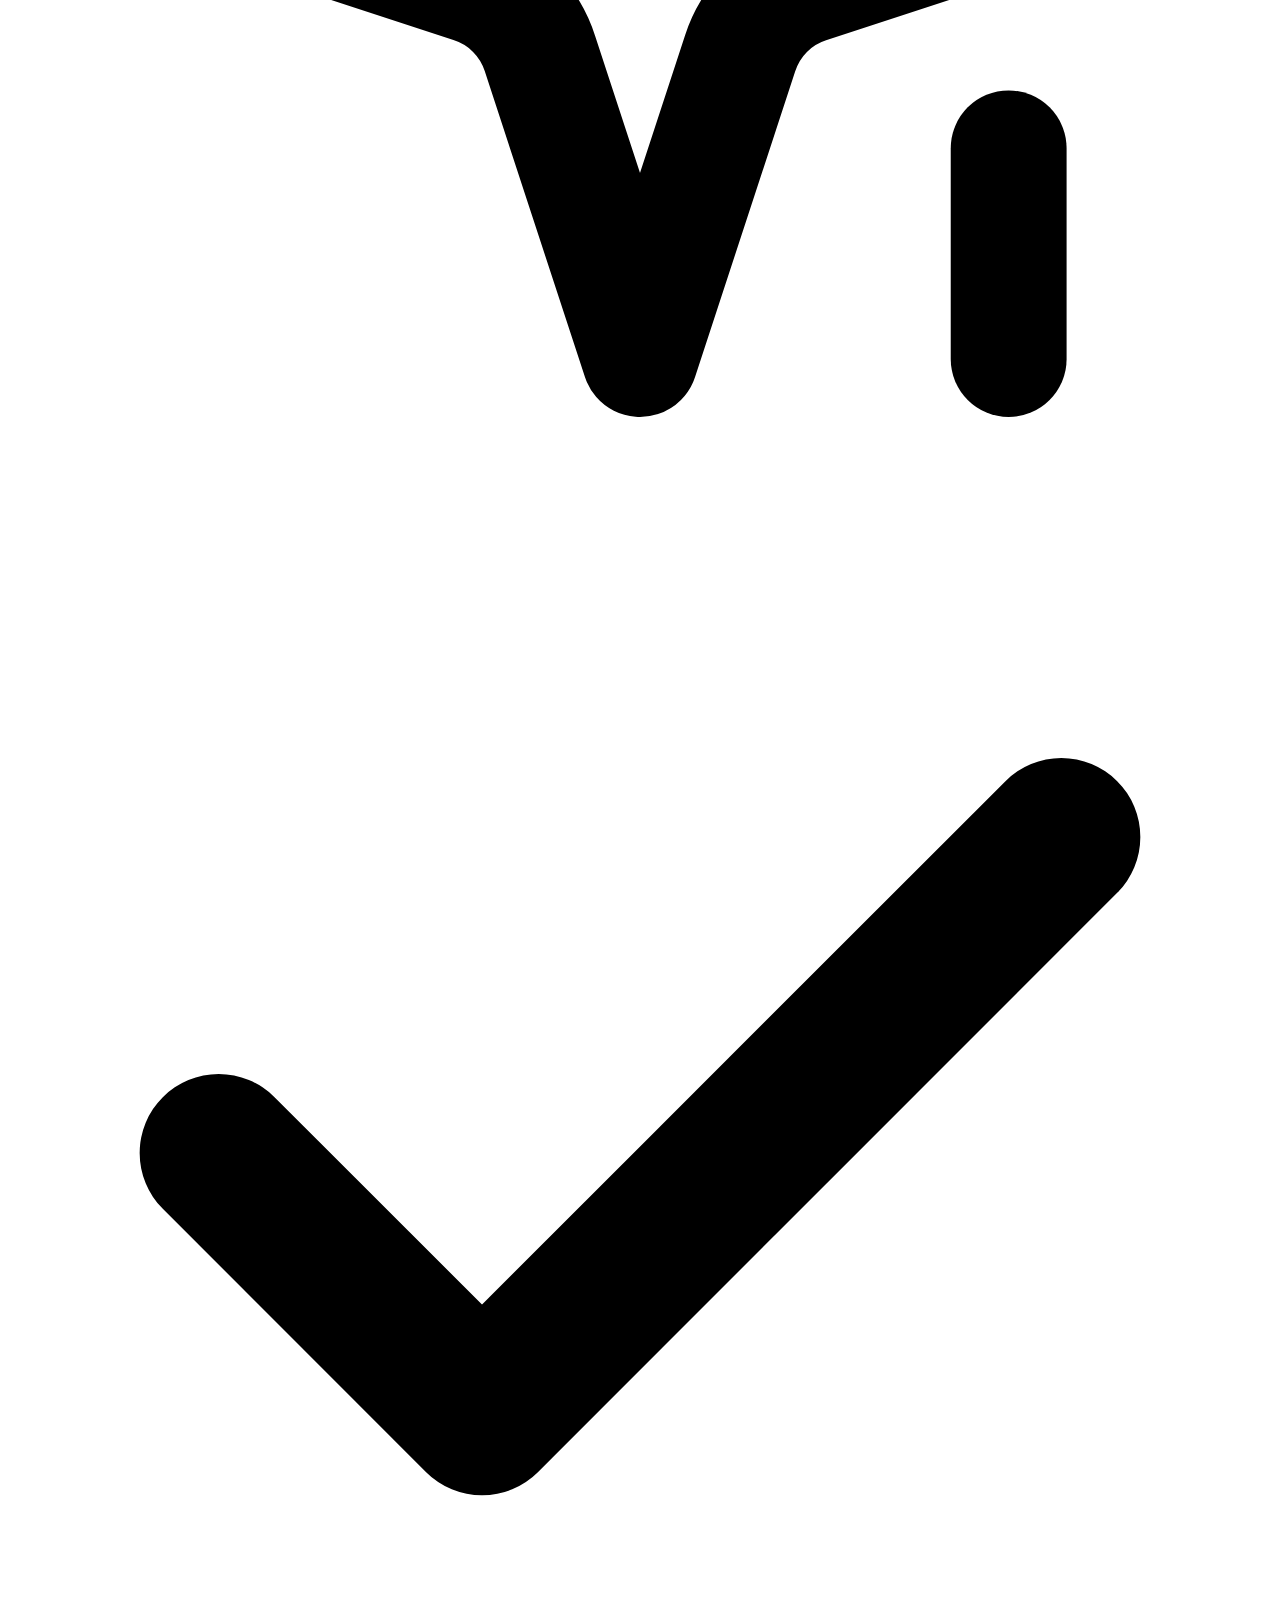
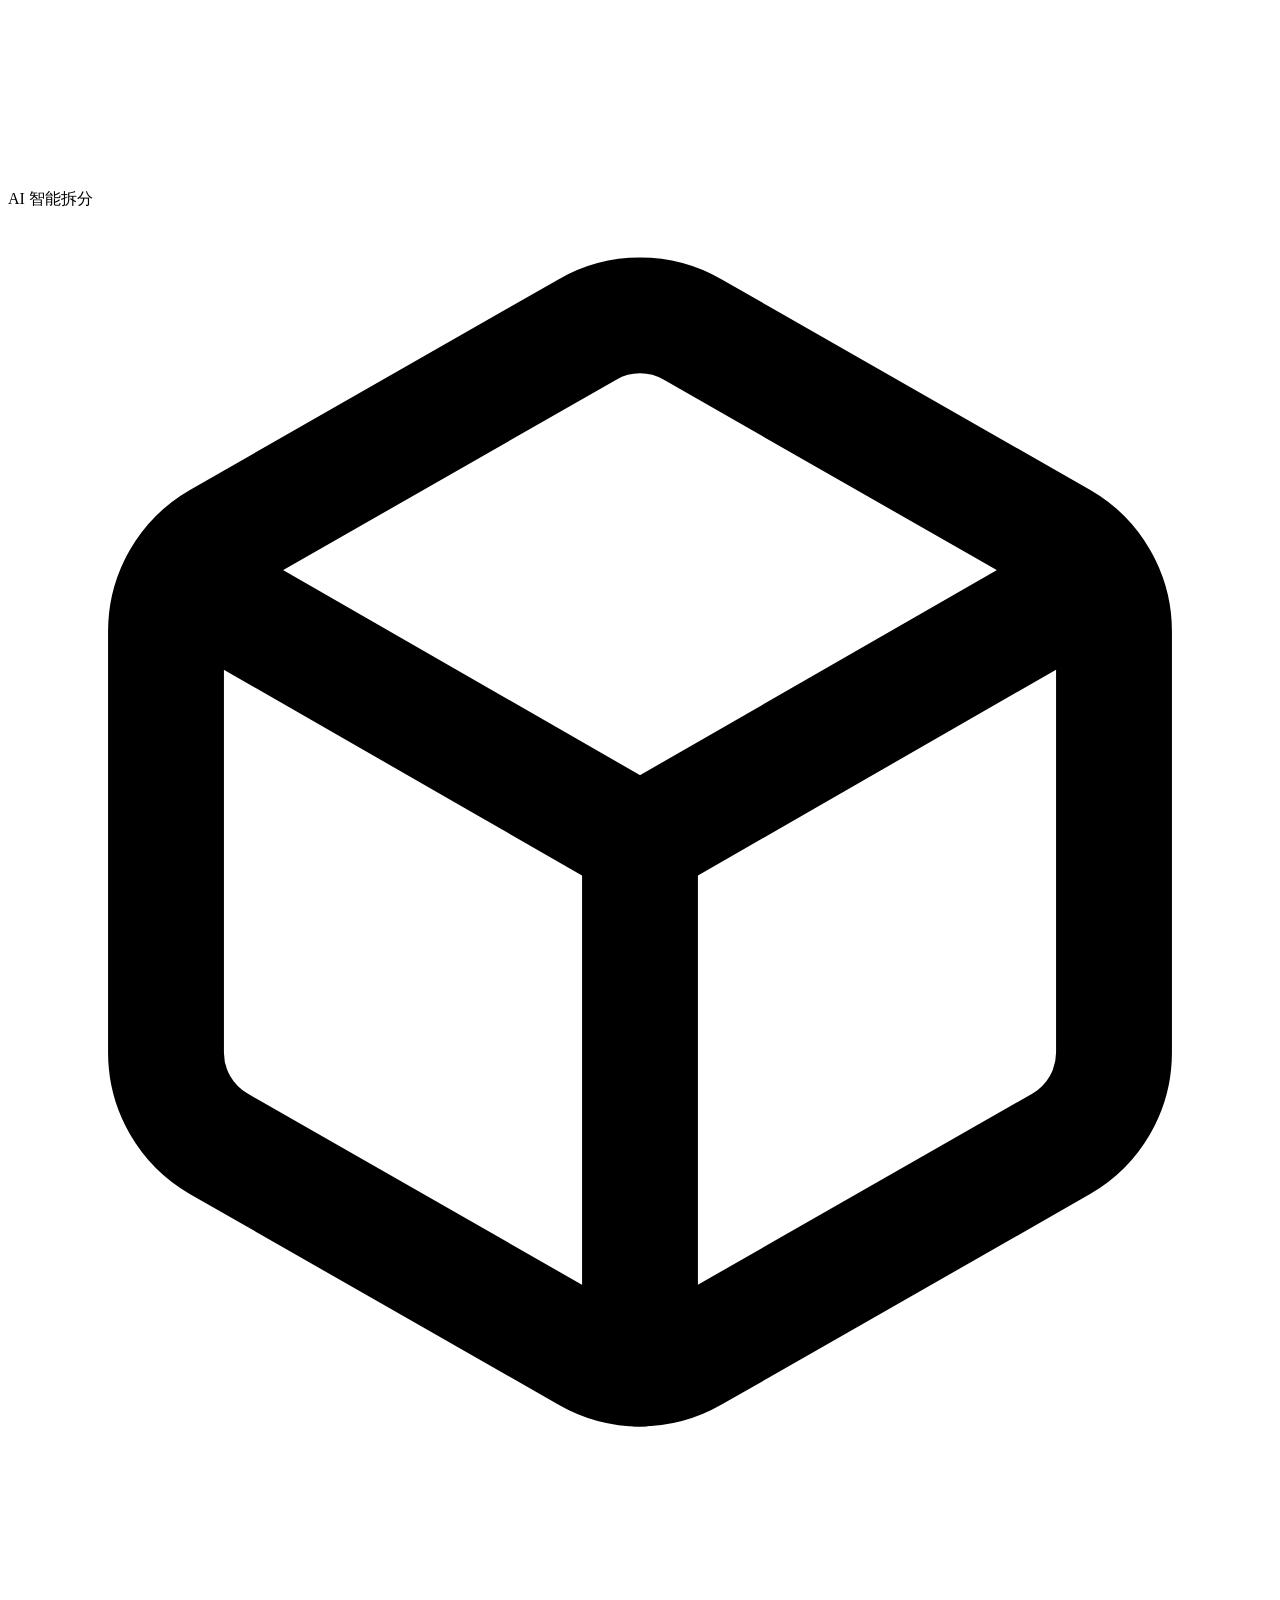
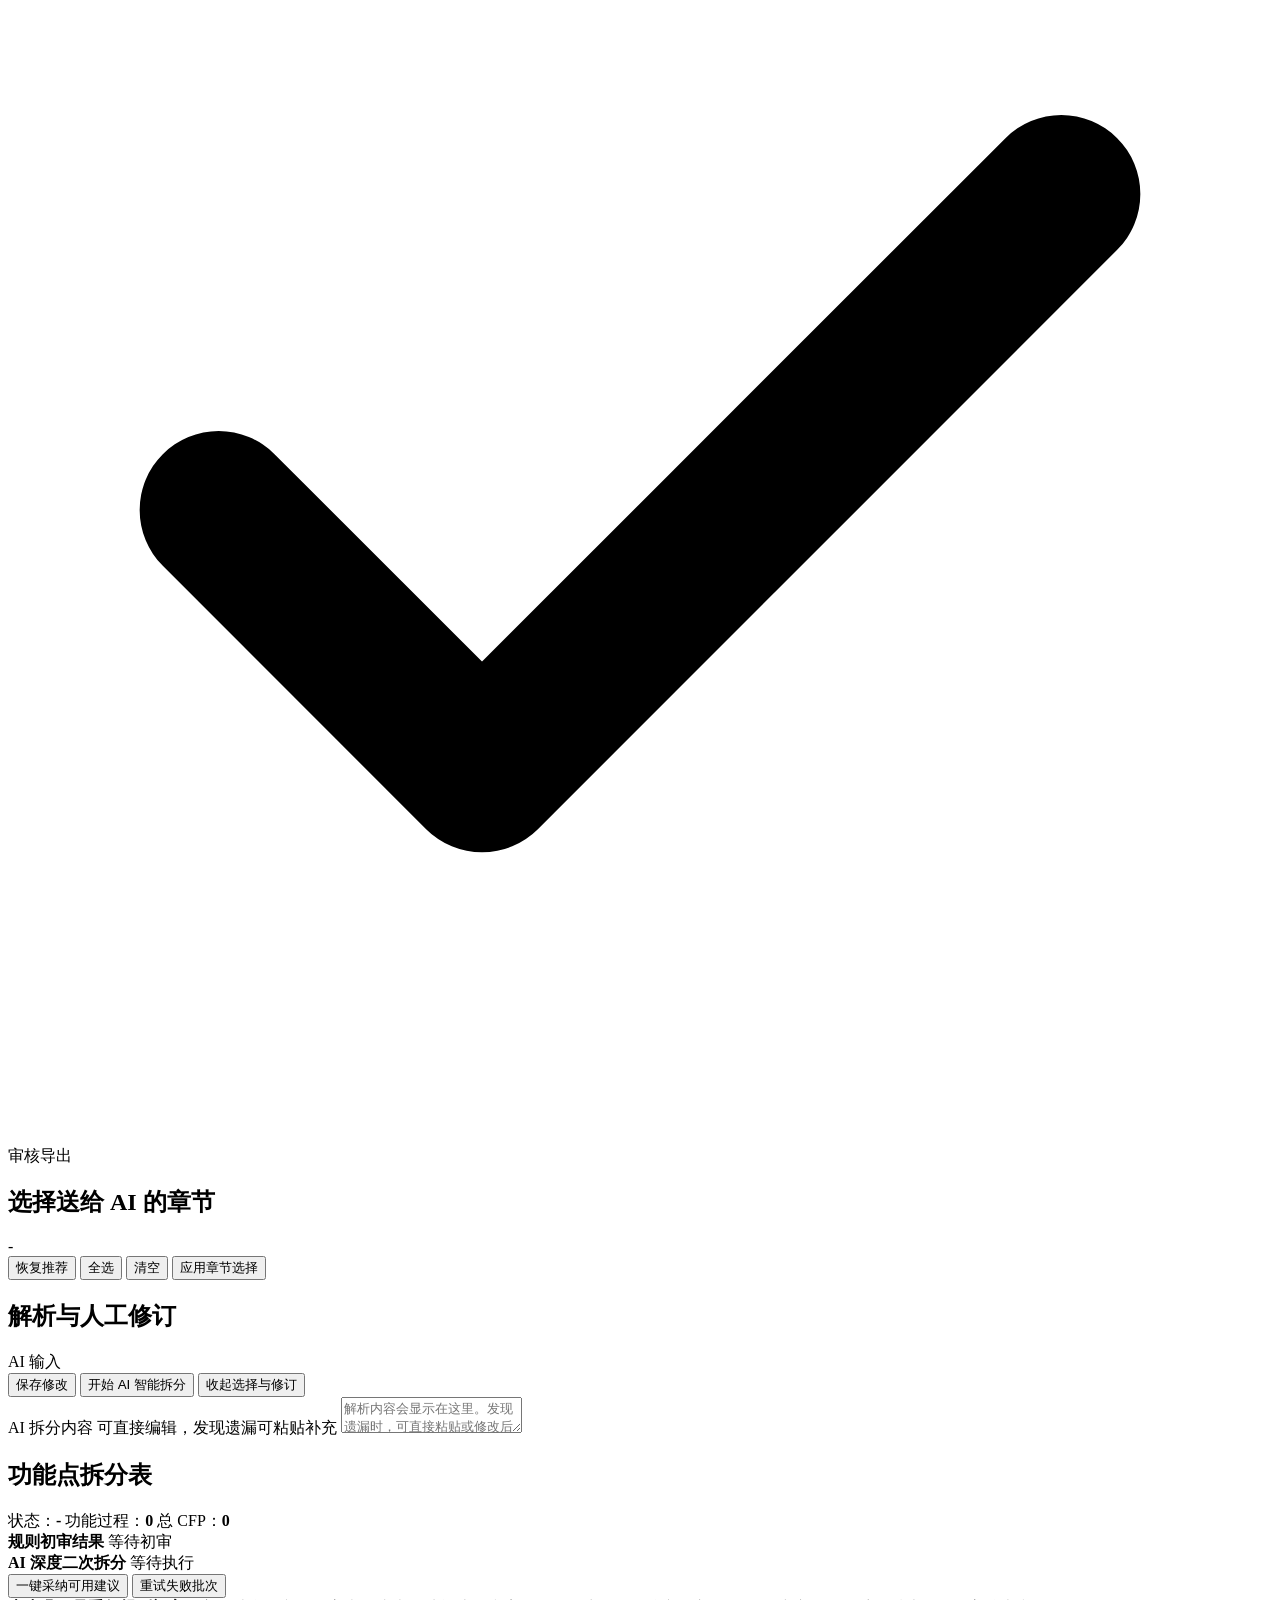
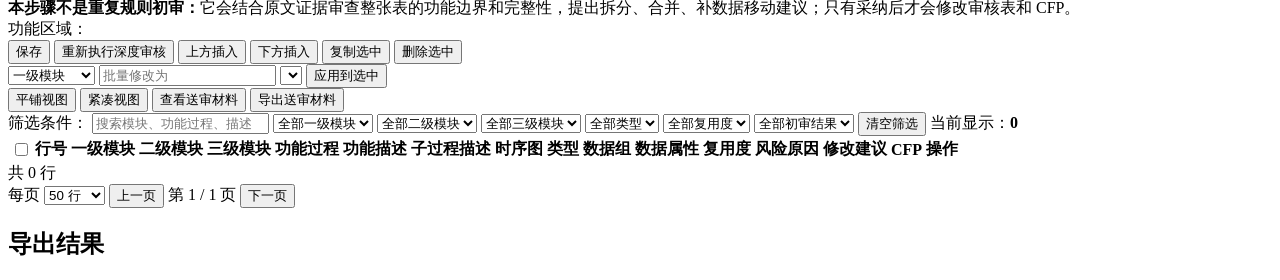
==== commit 08c3396e: "fix" ====
--- a/src/main/resources/static/index.html
+++ b/src/main/resources/static/index.html
@@ -273,7 +273,8 @@
             <option value="2026年运维管理扩容">2026年运维管理扩容</option>
             <option value="2026年网优扩容">2026年网优扩容</option>
             <option value="2026年共享采集扩容">2026年共享采集扩容</option>
-            <option value="2025年家客业务运维支撑系统研发项目">2025年家客业务运维支撑系统研发项目</option>
+            <option value="2026年资源管理项目">2026年资源管理项目</option>
+            <option value="2026年家客运维扩容">2026年家客运维扩容</option>
             <option value="中国移动新疆公司2026年性能管理系统研发项目">中国移动新疆公司2026年性能管理系统研发项目</option>
           </select>
         </div>
@@ -421,6 +422,16 @@
           <p id="batchProjectMaterialProgressDetail" class="muted"></p>
         </div>
         <div id="batchProjectMaterialFiles" class="batch-material-file-list"></div>
+      </div>
+      <div id="batchRequirementExcels" class="batch-project-materials hidden">
+        <div class="batch-materials-heading">
+          <div>
+            <h3>批量最终 Excel 整合包</h3>
+            <p id="batchRequirementExcelSummary" class="muted">仅生成每个需求的最终附件3功能点拆分表，不生成 Word 和完整送审包。</p>
+          </div>
+          <button id="batchRequirementExcelBtn" type="button" onclick="exportBatchRequirementExcels()">生成最终 Excel 整合包</button>
+        </div>
+        <div id="batchRequirementExcelFiles" class="batch-material-file-list"></div>
       </div>
       <div id="batchRequirementMaterials" class="batch-project-materials hidden">
         <div class="batch-materials-heading">
@@ -682,6 +693,20 @@
           <tbody id="reviewBody"></tbody>
         </table>
       </div>
+      <div id="reviewPagination" class="review-pagination hidden">
+        <span id="reviewPageSummary" class="review-page-summary">共 0 行</span>
+        <div class="review-page-controls">
+          <label for="reviewPageSize">每页</label>
+          <select id="reviewPageSize" onchange="setReviewPageSize(this.value)">
+            <option value="50" selected>50 行</option>
+            <option value="100">100 行</option>
+            <option value="200">200 行</option>
+          </select>
+          <button id="reviewPrevPage" type="button" class="ghost mini" onclick="changeReviewPage(-1)">上一页</button>
+          <span id="reviewPageIndicator">第 1 / 1 页</span>
+          <button id="reviewNextPage" type="button" class="ghost mini" onclick="changeReviewPage(1)">下一页</button>
+        </div>
+      </div>
     </section>
 
     <section id="outputPanel" class="panel hidden">
@@ -694,6 +719,8 @@
     let currentProjectId = "";
     let splitRows = [];
     let selectedRows = {};
+    let reviewPage = 1;
+    let reviewPageSize = 50;
     let reviewDensity = "comfortable";
     let cellEditorState = null;
     let splitMode = "document";
@@ -1812,6 +1839,8 @@
       currentProjectId = "";
       splitRows = [];
       selectedRows = {};
+      reviewPage = 1;
+      reviewPageSize = 50;
       reviewDensity = "comfortable";
       cellEditorState = null;
       currentProjectSourceType = "";
@@ -2173,6 +2202,7 @@
       $("batchStartBtn").textContent = "请先修正问题文档";
       $("batchRetryBtn").classList.add("hidden");
       $("batchProjectMaterials").classList.add("hidden");
+      $("batchRequirementExcels").classList.add("hidden");
       $("batchRequirementMaterials").classList.add("hidden");
       selectBatchExcelImportFailure(0);
     }
@@ -2348,7 +2378,8 @@
       return !!job && (job.status === "PREPARING" || job.status === "RUNNING"
         || job.status === "GENERATING_MATERIALS"
         || job.projectMaterialStatus === "GENERATING"
-        || job.requirementMaterialStatus === "GENERATING");
+        || job.requirementMaterialStatus === "GENERATING"
+        || job.requirementExcelStatus === "GENERATING");
     }
 
     function renderBatchSplitJob() {
@@ -2378,6 +2409,7 @@
       $("batchSplitSummary").textContent = batchJobSummary(job);
       renderBatchDocumentList(job.items || []);
       renderBatchProjectMaterials(job);
+      renderBatchRequirementExcels(job);
       renderBatchRequirementMaterials(job);
 
       const interruptedCount = (job.items || []).filter(function (item) {
@@ -2713,14 +2745,62 @@
       }).join("") || "<span class=\"muted\">材料尚未生成。</span>";
     }
 
-    function renderBatchRequirementMaterials(job) {
-      const panel = $("batchRequirementMaterials");
+    function batchRequirementExportsFinished(job) {
       const projectLevel = job && job.splitLevel === "PROJECT";
       const processingFinished = job && Number(job.completed || 0) > 0
         && Number(job.running || 0) === 0 && Number(job.queued || 0) === 0
         && Number(job.preparing || 0) === 0 && Number(job.parseQueued || 0) === 0;
-      const finished = processingFinished && (!projectLevel
+      return processingFinished && (!projectLevel
         || Number(job.completed || 0) === Number(job.total || 0));
+    }
+
+    function renderBatchRequirementExcels(job) {
+      const panel = $("batchRequirementExcels");
+      const finished = batchRequirementExportsFinished(job);
+      panel.classList.toggle("hidden", !finished);
+      if (!finished) return;
+      const status = job.requirementExcelStatus || "NOT_STARTED";
+      const button = $("batchRequirementExcelBtn");
+      const archive = job.requirementExcelArchive;
+      $("batchRequirementExcelSummary").textContent = job.requirementExcelMessage
+        || "仅生成 " + Number(job.completed || 0)
+        + " 个需求的最终附件3功能点拆分表，不调用功能描述 AI，不生成 Word 和完整送审包。";
+      button.disabled = status === "GENERATING";
+      button.textContent = status === "GENERATING" ? "正在生成最终 Excel…"
+        : ((status === "COMPLETED" || status === "PARTIAL_COMPLETED")
+          ? "重新生成最终 Excel 整合包" : "生成最终 Excel 整合包");
+      $("batchRequirementExcelFiles").innerHTML = archive
+        ? "<a class=\"batch-material-file primary\" href=\"" + escapeHtml(archive.downloadUrl)
+          + "\" download><b>下载全部需求最终 Excel</b><span>"
+          + escapeHtml(archive.name || "最终Excel整合包.zip") + "</span></a>"
+        : "<span class=\"muted\">最终 Excel 整合包尚未生成。</span>";
+    }
+
+    async function exportBatchRequirementExcels() {
+      if (!currentBatchSplitJob || !currentBatchSplitJob.batchId) return;
+      const count = Number(currentBatchSplitJob.completed || 0);
+      if (!window.confirm("确认为 " + count
+        + " 个需求生成最终功能点拆分表并打成 ZIP？\n\n不会生成 Word 或完整送审包。")) return;
+      const button = $("batchRequirementExcelBtn");
+      button.disabled = true;
+      button.textContent = "正在提交…";
+      try {
+        const response = await request("/api/projects/batch-split/"
+          + encodeURIComponent(currentBatchSplitJob.batchId) + "/excel-artifacts", { method: "POST" });
+        currentBatchSplitJob = response.data;
+        renderBatchSplitJob();
+        startBatchSplitPolling();
+        setMessage("已开始生成批量最终 Excel，完成后可直接下载 ZIP。", "success");
+      } catch (error) {
+        button.disabled = false;
+        showDialog("生成最终 Excel 整合包失败", error.message || "请稍后再试。");
+      }
+    }
+
+    function renderBatchRequirementMaterials(job) {
+      const panel = $("batchRequirementMaterials");
+      const projectLevel = job && job.splitLevel === "PROJECT";
+      const finished = batchRequirementExportsFinished(job);
       panel.classList.toggle("hidden", !finished);
       if (!finished) return;
       const status = job.requirementMaterialStatus || "NOT_STARTED";
@@ -4862,10 +4942,12 @@
         tr.appendChild(td);
         body.appendChild(tr);
         updateFilteredCount(0);
-        return;
-      }
-      const visibleRows = filteredRowEntries();
-      if (!visibleRows.length) {
+        renderReviewPagination(0);
+        updateSelectAllRowsState([]);
+        return;
+      }
+      const filteredRows = filteredRowEntries();
+      if (!filteredRows.length) {
         const tr = document.createElement("tr");
         const td = document.createElement("td");
         td.colSpan = 17;
@@ -4874,10 +4956,14 @@
         tr.appendChild(td);
         body.appendChild(tr);
         updateFilteredCount(0);
-        return;
-      }
-
+        renderReviewPagination(0);
+        updateSelectAllRowsState([]);
+        return;
+      }
+
+      const visibleRows = currentReviewPageEntries(filteredRows);
       const spanMap = mergeCellsEnabled ? buildMergeSpanMap(visibleRows) : null;
+      const fragment = document.createDocumentFragment();
 
       visibleRows.forEach(function (entry, vIndex) {
         const row = entry.row;
@@ -4907,9 +4993,12 @@
         tr.appendChild(cfp);
         addActionCell(tr, index);
         paintValidationRow(tr, index);
-        body.appendChild(tr);
-      });
-      updateFilteredCount(visibleRows.length);
+        fragment.appendChild(tr);
+      });
+      body.appendChild(fragment);
+      updateFilteredCount(filteredRows.length);
+      renderReviewPagination(filteredRows.length);
+      updateSelectAllRowsState(visibleRows);
       window.requestAnimationFrame(function () {
         document.querySelectorAll("#reviewTable .table-cell-input").forEach(autoResizeCellInput);
       });
@@ -5015,9 +5104,6 @@
       });
       td.appendChild(input);
       tr.appendChild(td);
-      window.requestAnimationFrame(function () {
-        autoResizeCellInput(input);
-      });
     }
 
     function addRowNumberCell(tr, index) {
@@ -5289,6 +5375,7 @@
     }
 
     function onReviewFilterChange() {
+      reviewPage = 1;
       renderTable();
     }
 
@@ -5302,7 +5389,69 @@
       if ($("filterValidation")) {
         $("filterValidation").value = "";
       }
+      reviewPage = 1;
       renderTable();
+    }
+
+    function currentReviewPageEntries(filteredRows) {
+      const rows = filteredRows || [];
+      const totalPages = Math.max(1, Math.ceil(rows.length / reviewPageSize));
+      reviewPage = Math.max(1, Math.min(reviewPage, totalPages));
+      const start = (reviewPage - 1) * reviewPageSize;
+      return rows.slice(start, start + reviewPageSize);
+    }
+
+    function setReviewPageSize(value) {
+      const parsed = Number(value);
+      reviewPageSize = [50, 100, 200].indexOf(parsed) >= 0 ? parsed : 50;
+      reviewPage = 1;
+      renderTable();
+      scrollReviewTableToTop();
+    }
+
+    function changeReviewPage(delta) {
+      const totalRows = filteredRowEntries().length;
+      const totalPages = Math.max(1, Math.ceil(totalRows / reviewPageSize));
+      reviewPage = Math.max(1, Math.min(reviewPage + Number(delta || 0), totalPages));
+      renderTable();
+      scrollReviewTableToTop();
+    }
+
+    function scrollReviewTableToTop() {
+      const wrap = document.querySelector("#reviewPanel .table-wrap");
+      if (wrap) {
+        wrap.scrollTop = 0;
+      }
+    }
+
+    function renderReviewPagination(totalRows) {
+      const pagination = $("reviewPagination");
+      if (!pagination) {
+        return;
+      }
+      const total = Math.max(0, Number(totalRows || 0));
+      const totalPages = Math.max(1, Math.ceil(total / reviewPageSize));
+      reviewPage = Math.max(1, Math.min(reviewPage, totalPages));
+      const start = total ? (reviewPage - 1) * reviewPageSize + 1 : 0;
+      const end = total ? Math.min(reviewPage * reviewPageSize, total) : 0;
+      pagination.classList.toggle("hidden", total === 0);
+      $("reviewPageSummary").textContent = "显示 " + start + "-" + end + "，共 " + total + " 行";
+      $("reviewPageIndicator").textContent = "第 " + reviewPage + " / " + totalPages + " 页";
+      $("reviewPrevPage").disabled = reviewPage <= 1;
+      $("reviewNextPage").disabled = reviewPage >= totalPages;
+      $("reviewPageSize").value = String(reviewPageSize);
+    }
+
+    function updateSelectAllRowsState(visibleRows) {
+      const checkbox = $("selectAllRows");
+      if (!checkbox) {
+        return;
+      }
+      const rows = visibleRows || [];
+      const selectedCount = rows.filter(function (entry) { return !!selectedRows[entry.index]; }).length;
+      checkbox.checked = rows.length > 0 && selectedCount === rows.length;
+      checkbox.indeterminate = selectedCount > 0 && selectedCount < rows.length;
+      checkbox.title = "选择当前页 " + rows.length + " 行";
     }
 
     function updateFilteredCount(count) {
@@ -5453,7 +5602,8 @@
         }
       });
       document.querySelectorAll("#reviewPanel .review-actions button, #reviewPanel .batch-tools button").forEach(function (button) {
-        if (button.id === "deepSplitBtn" || button.id === "densityBtn" || button.id === "mergeCellsBtn") {
+        if (button.id === "deepSplitBtn" || button.id === "densityBtn" || button.id === "mergeCellsBtn"
+            || button.id === "reviewPrevPage" || button.id === "reviewNextPage") {
           return;
         }
         button.disabled = locked;
@@ -5608,7 +5758,7 @@
     }
 
     function toggleAllRows(checked) {
-      const visibleRows = filteredRowEntries();
+      const visibleRows = currentReviewPageEntries(filteredRowEntries());
       const visibleMap = {};
       visibleRows.forEach(function (entry) {
         visibleMap[entry.index] = true;
